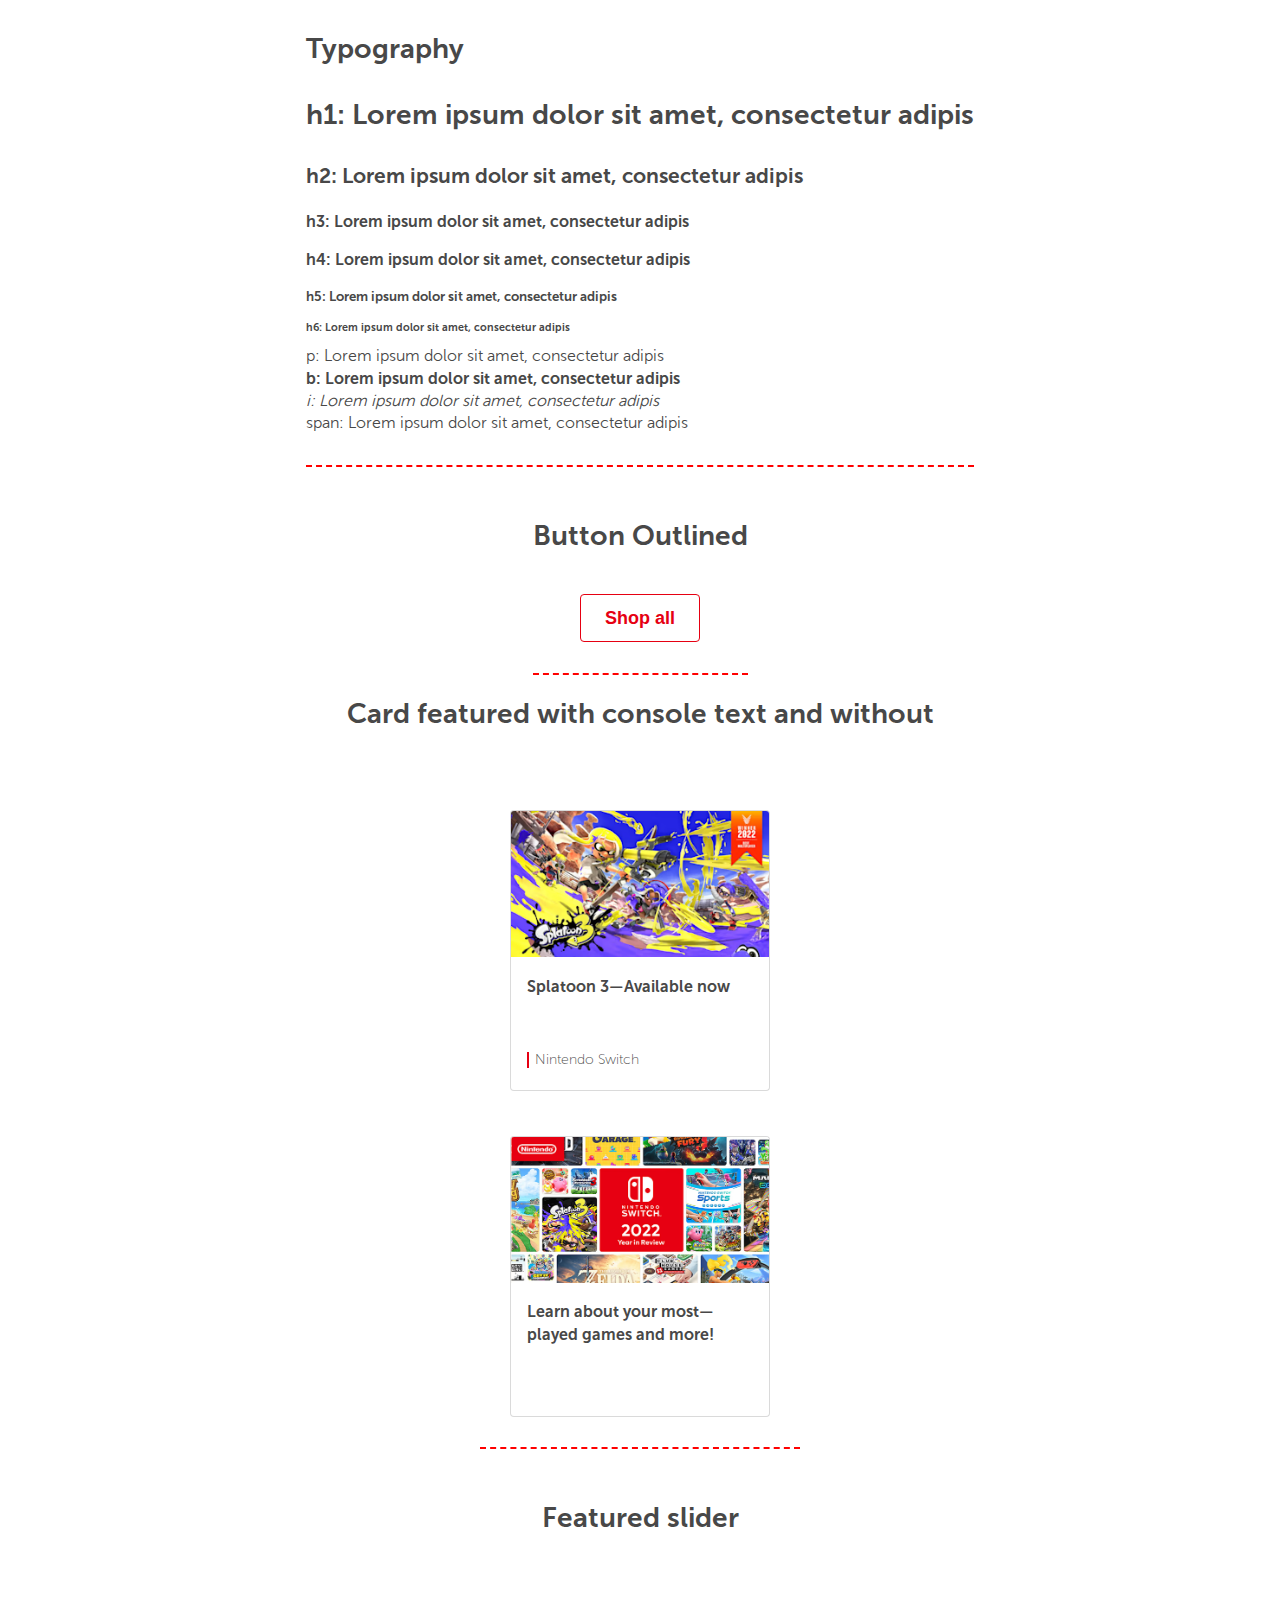
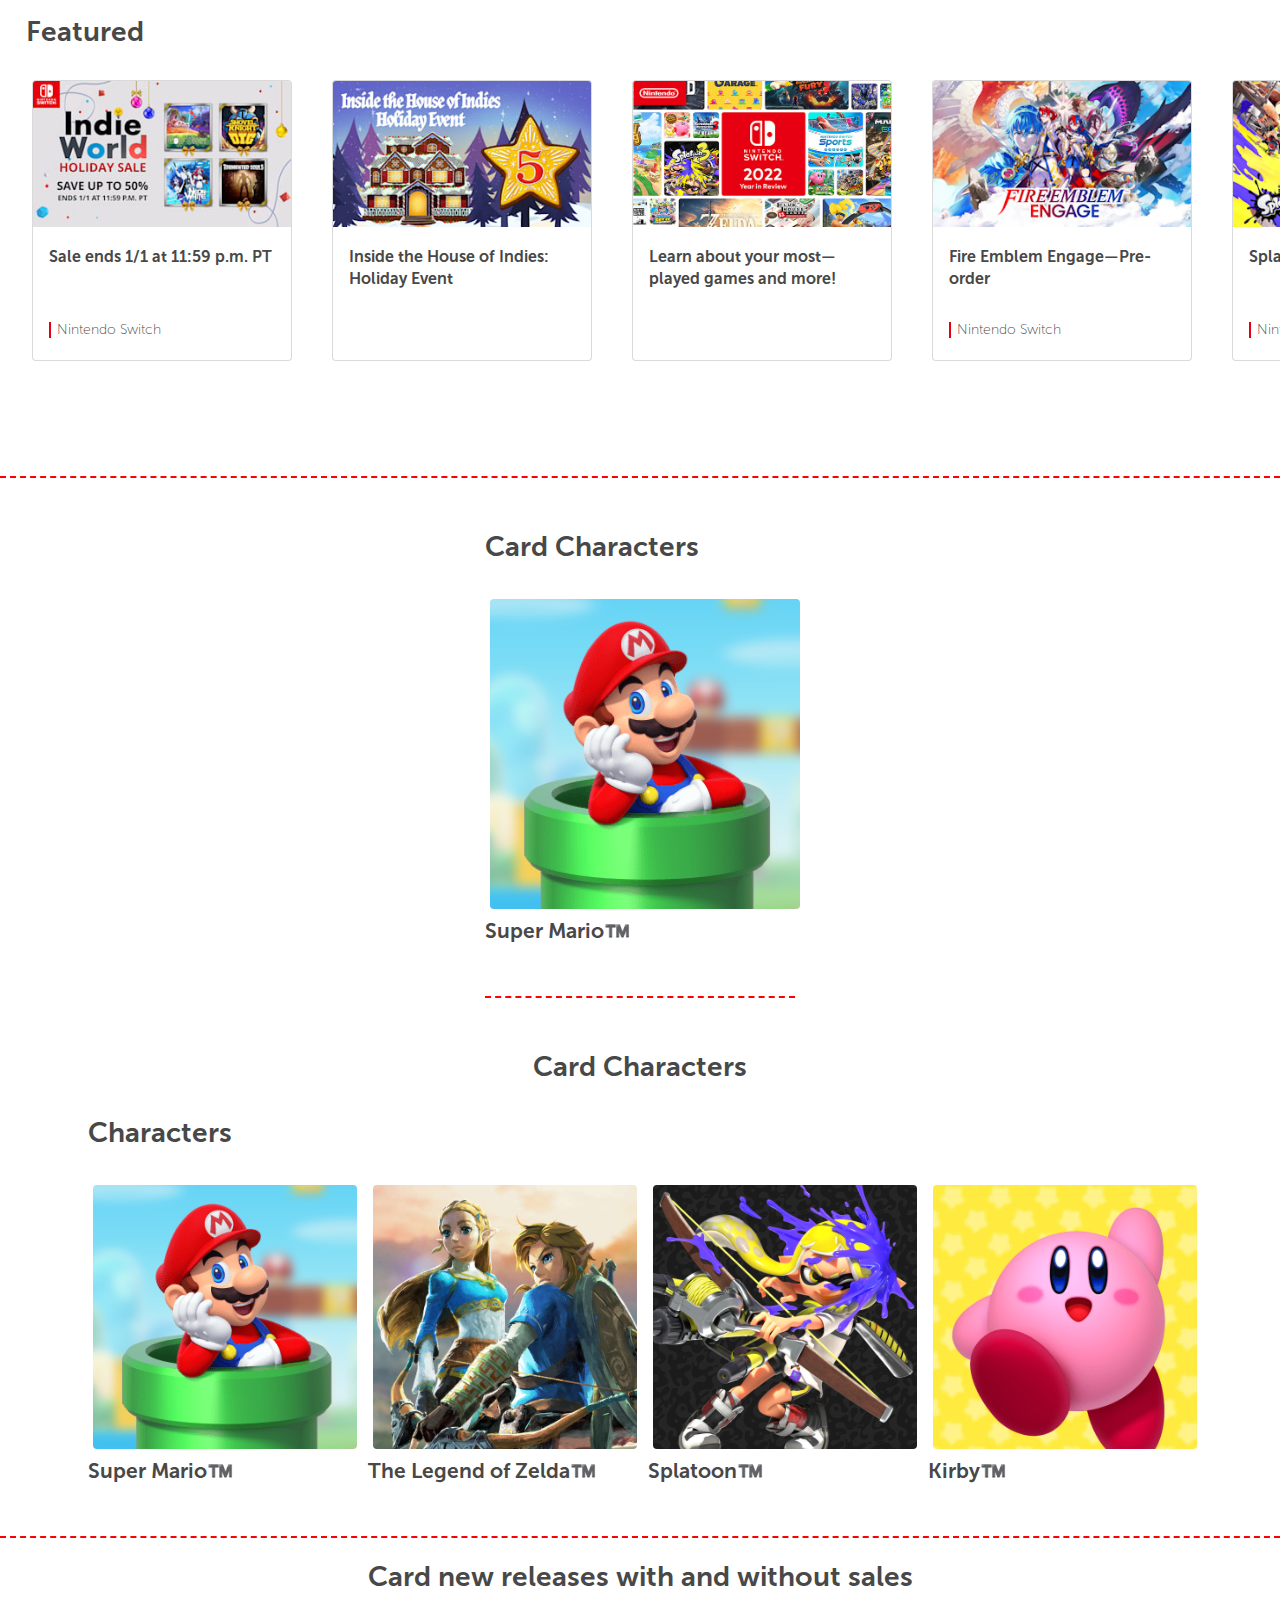
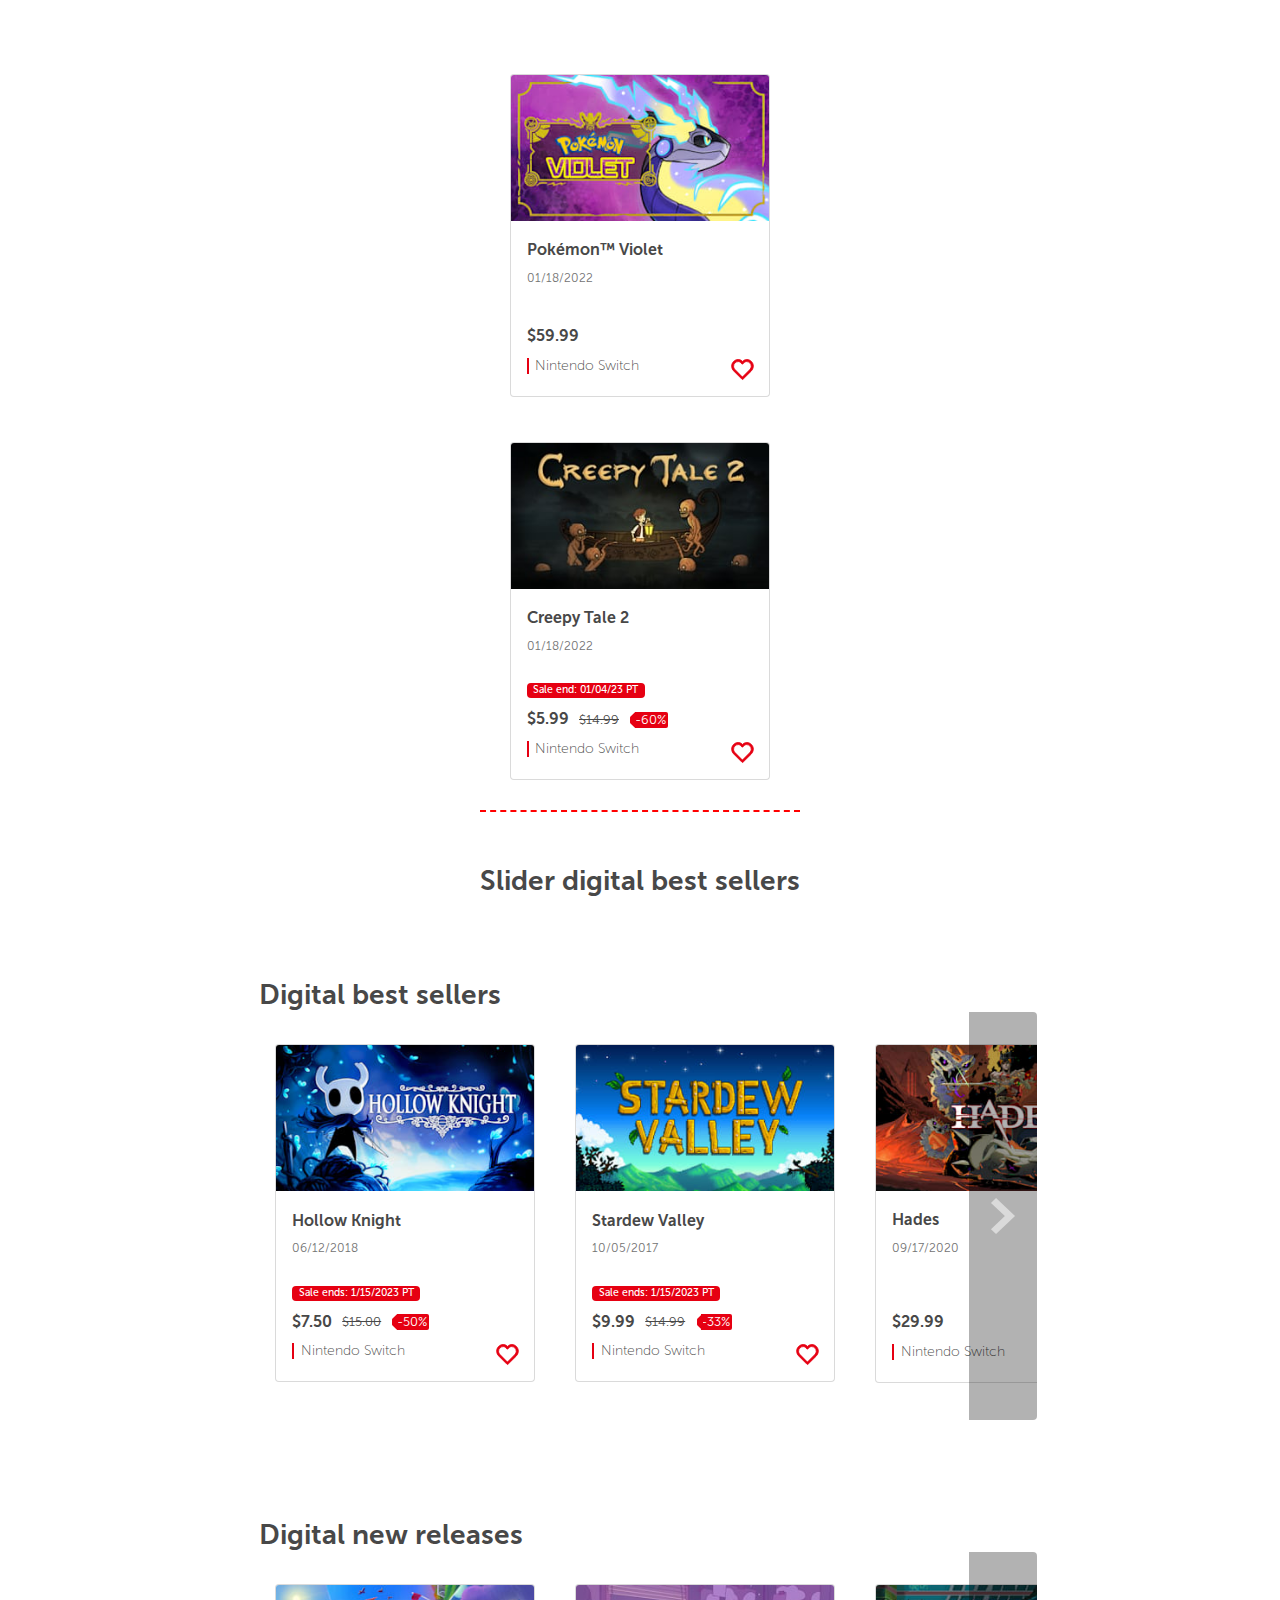
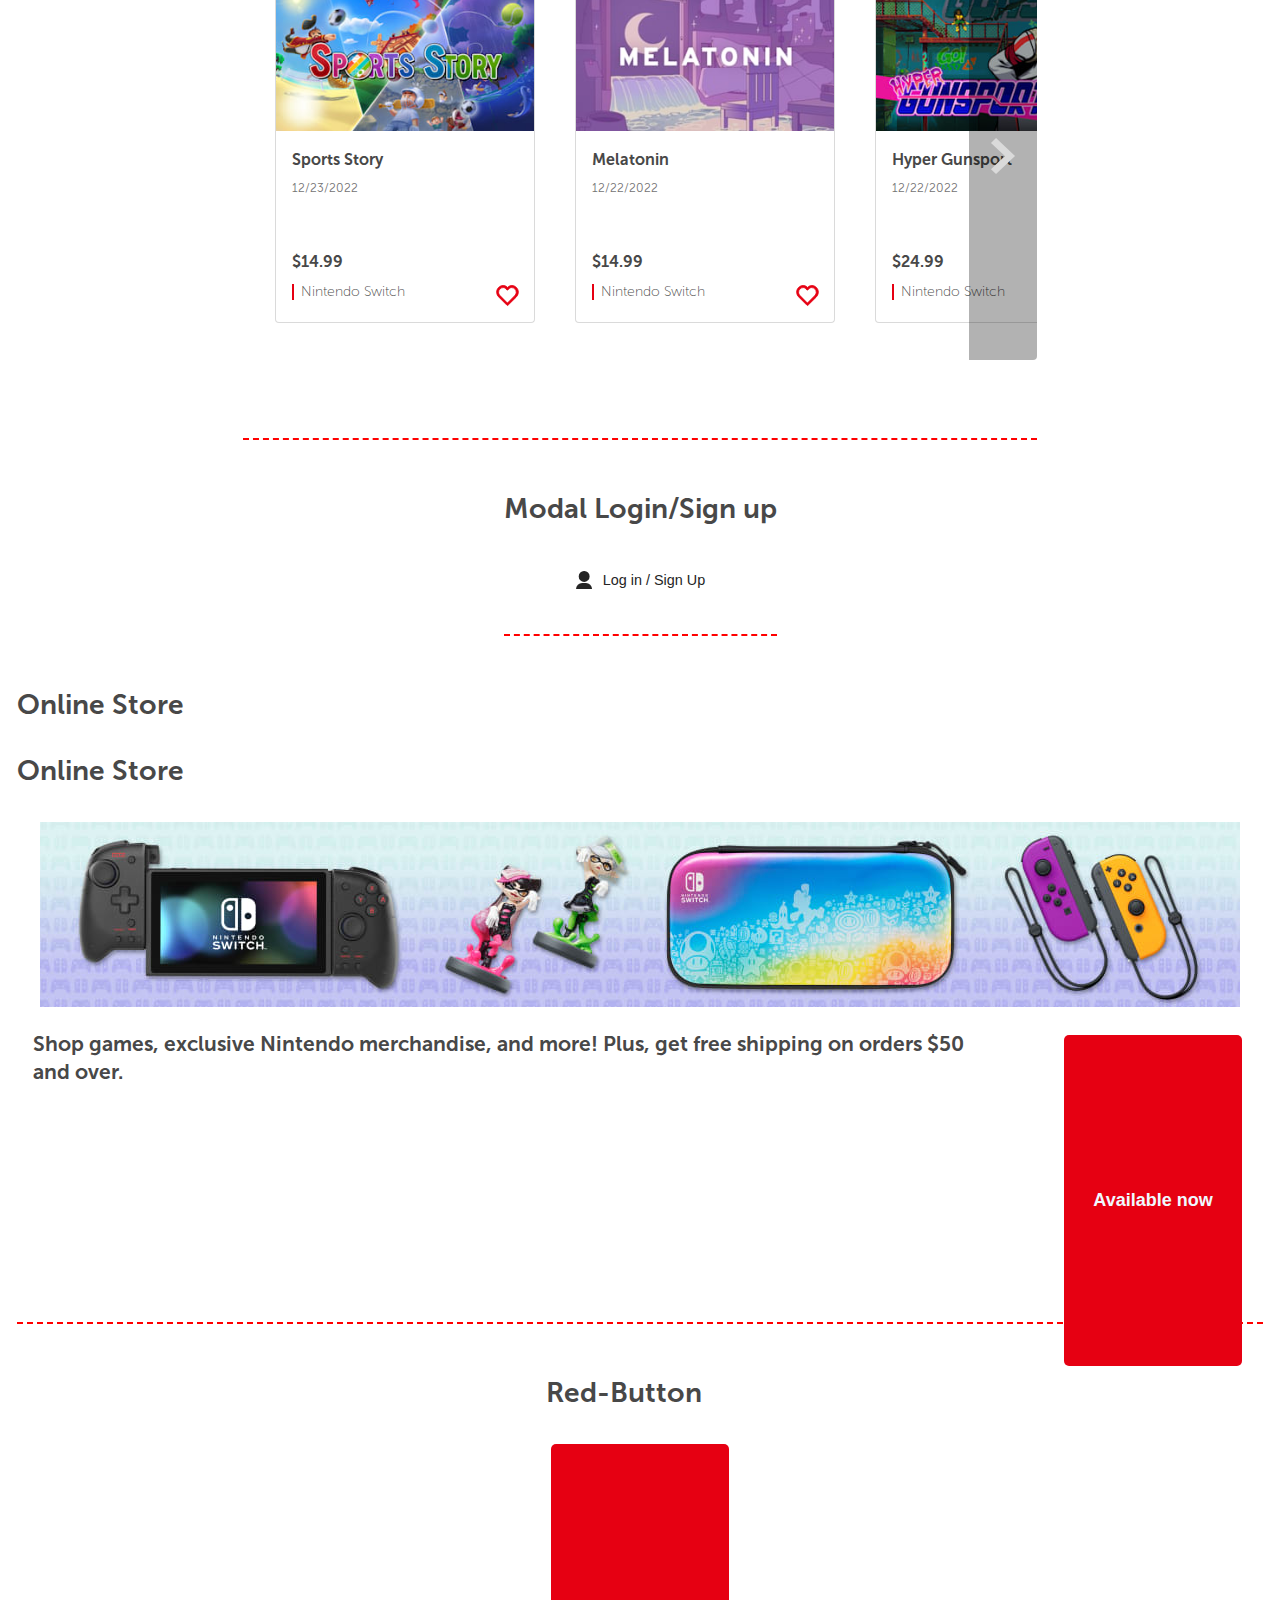
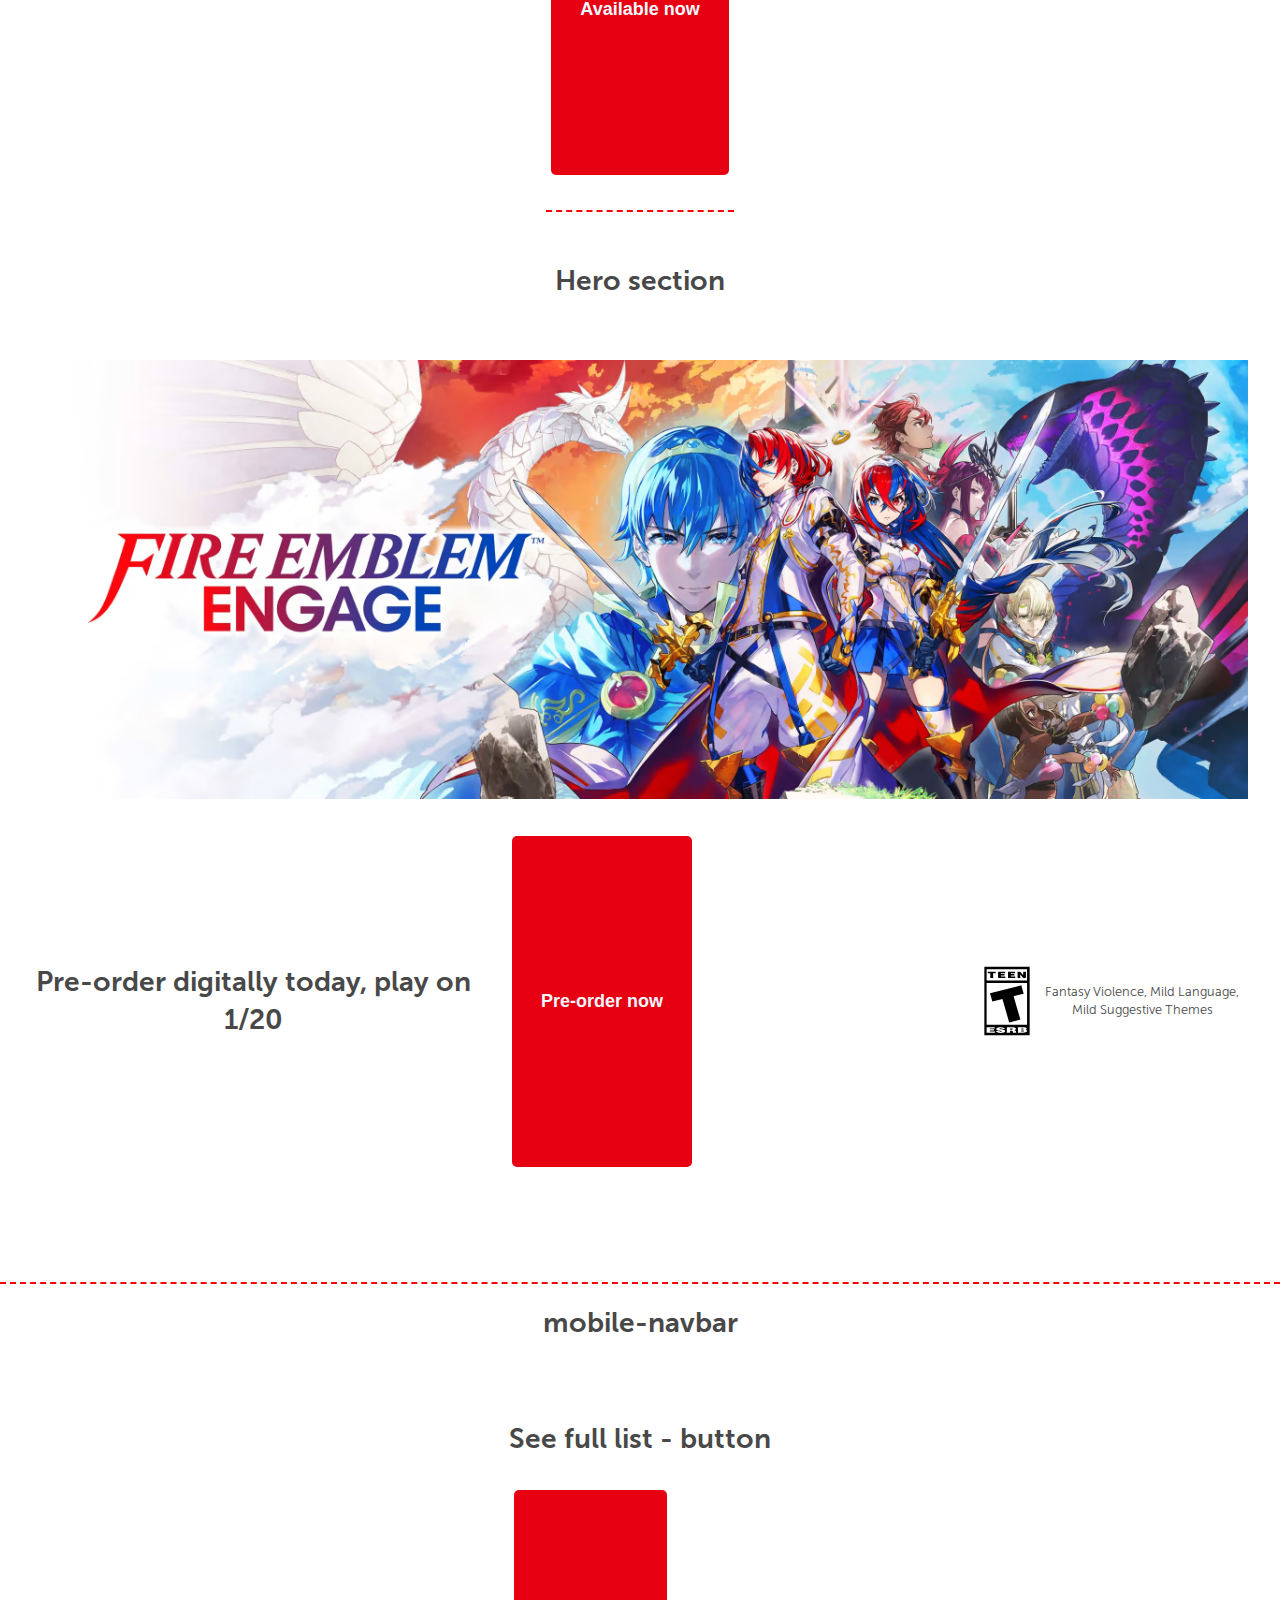
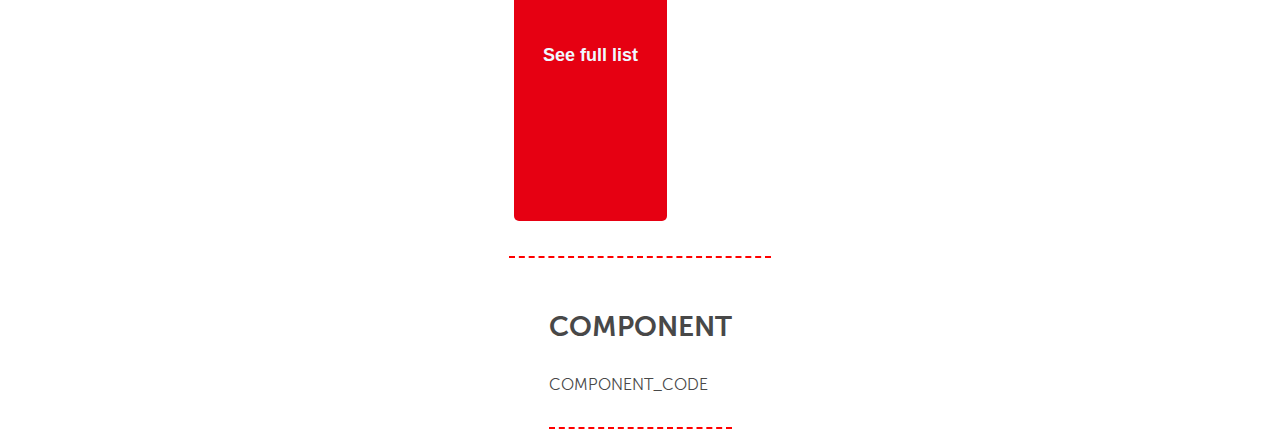
==== components.html @ 9468f5fb "feat see full list button" ====
<!DOCTYPE html>
<html lang="it">

<head>
  <meta charset="UTF-8" />
  <meta http-equiv="X-UA-Compatible" content="IE=edge" />
  <meta name="viewport" content="width=device-width, initial-scale=1.0" />
  <title>Nintendo | Components</title>
  <link rel="stylesheet" href="./assets/css/components-page.css" />
  <link rel="stylesheet" href="./assets/css/common.css" />
  <meta name="description" content="List of components used in the website" />
  <meta name="author" content="Fullstack Team 4" />
</head>

<body>
  <main class="container-components">

    <!-- Typography -->
    <section class="component">
      <h1>Typography</h1>
      <div>
        <h1>h1: Lorem ipsum dolor sit amet, consectetur adipis</h1>
        <h2>h2: Lorem ipsum dolor sit amet, consectetur adipis</h2>
        <h3>h3: Lorem ipsum dolor sit amet, consectetur adipis</h3>
        <h4>h4: Lorem ipsum dolor sit amet, consectetur adipis</h4>
        <h5>h5: Lorem ipsum dolor sit amet, consectetur adipis</h5>
        <h6>h6: Lorem ipsum dolor sit amet, consectetur adipis</h6>
        <p>p: Lorem ipsum dolor sit amet, consectetur adipis</p>
        <b>b: Lorem ipsum dolor sit amet, consectetur adipis</b><br />
        <i>i: Lorem ipsum dolor sit amet, consectetur adipis</i><br />
        <span>span: Lorem ipsum dolor sit amet, consectetur adipis</span>
      </div>
      <div></div>
    </section>

    <!-- Button outlined -->
    <section class="component">
      <h1>Button Outlined</h1>
      <div>
        <a href="#"><button class="button-outlined">Shop all</button></a>
      </div>
      <div></div>
    </section>

    <!-- Card Featured -->
    <h1>Card featured with console text and without</h1>
    <section class="multiple-component">
      <div>
        <div class="featured-card">
          <section class="featured-card-image-container">
            <img src="assets/img/splat3_tga.avif" alt="Nintendo switch preview" width="260px" height="146px">
          </section>
          <section class="featured-card-description-container">
            <div class="featured-card-description">
              <h3 class="featured-card-text">Splatoon 3—Available now</h3>
            </div>
            <div class="featured-card-console-grid">
              <div class="featured-card-console">
                <div class="vline-red"></div>
                <span class="console">Nintendo Switch</span>
              </div>
            </div>
          </section>
        </div>
        <br><br>
        <div class="featured-card">
          <section class="featured-card-image-container">
            <img src="assets/img/680x383_YIR2022_EN.avif" alt="Nintendo switch preview" width="260px" height="146px">
          </section>
          <section class="featured-card-description-container">
            <div class="featured-card-description">
              <h3 class="featured-card-text">Learn about your most—played games and more!</h3>
            </div>
            <div class="featured-card-console-grid">
            </div>
          </section>
        </div>
      </div>
    </section>

    <!-- Container featured -->
    <section class="component" style="width:100%">
      <h1 style="text-align:center">Featured slider</h1>
      <div>
        <section class="featured-slider-section-container">
          <div class="featured-slider-title-container">
            <h1 class="section-title">Featured</h1>
          </div>
          <div class="featured-slider-container">
            <div class="featured-slider">

              <div class="featured-card">
                <section class="featured-card-image-container">
                  <img src="assets/img/Ncom_1920x1080_feature.png" alt="Nintendo switch preview" width="260px"
                    height="146px">
                </section>
                <section class="featured-card-description-container">
                  <div class="featured-card-description">
                    <h3 class="featured-card-text">
                      Sale ends 1/1 at 11:59 p.m. PT</h3>
                  </div>
                  <div class="featured-card-console-grid">
                    <div class="featured-card-console">
                      <div class="vline-red"></div>
                      <span class="console">Nintendo Switch</span>
                    </div>
                  </div>
                </section>
              </div>

              <div class="featured-card">
                <section class="featured-card-image-container">
                  <img src="assets/img/Snack_NintendoHoliday2022_thumbnail_day5_no_Nintendo.png"
                    alt="Nintendo switch preview" width="260px" height="146px">
                </section>
                <section class="featured-card-description-container">
                  <div class="featured-card-description">
                    <h3 class="featured-card-text">Inside the House of Indies: Holiday Event</h3>
                  </div>
                  <div class="featured-card-console-grid">
                  </div>
                </section>
              </div>

              <div class="featured-card">
                <section class="featured-card-image-container">
                  <img src="assets/img/680x383_YIR2022_EN.avif" alt="Nintendo switch preview" width="260px"
                    height="146px">
                </section>
                <section class="featured-card-description-container">
                  <div class="featured-card-description">
                    <h3 class="featured-card-text">Learn about your most—played games and more!</h3>
                  </div>
                  <div class="featured-card-console-grid">
                  </div>
                </section>
              </div>

              <div class="featured-card">
                <section class="featured-card-image-container">
                  <img src="assets/img/fire_emblem.png" alt="Nintendo switch preview" width="260px" height="146px">
                </section>
                <section class="featured-card-description-container">
                  <div class="featured-card-description">
                    <h3 class="featured-card-text">Fire Emblem Engage—Pre-order</h3>
                  </div>
                  <div class="featured-card-console-grid">
                    <div class="featured-card-console">
                      <div class="vline-red"></div>
                      <span class="console">Nintendo Switch</span>
                    </div>
                  </div>
                </section>
              </div>

              <div class="featured-card">
                <section class="featured-card-image-container">
                  <img src="assets/img/splat3_tga.avif" alt="Nintendo switch preview" width="260px" height="146px">
                </section>
                <section class="featured-card-description-container">
                  <div class="featured-card-description">
                    <h3 class="featured-card-text">Splatoon 3—Available now</h3>
                  </div>
                  <div class="featured-card-console-grid">
                    <div class="featured-card-console">
                      <div class="vline-red"></div>
                      <span class="console">Nintendo Switch</span>
                    </div>
                  </div>
                </section>
              </div>

              <div class="featured-card">
                <section class="featured-card-image-container">
                  <img src="assets/img/1280x720_MK8DBCP_wave-3_hero.png" alt="Nintendo switch preview" width="260px"
                    height="146px">
                </section>
                <section class="featured-card-description-container">
                  <div class="featured-card-description">
                    <h3 class="featured-card-text">Mario Kart 8 Deluxe DLC Wave 3—Available now</h3>
                  </div>
                  <div class="featured-card-console-grid">
                    <div class="featured-card-console">
                      <div class="vline-red"></div>
                      <span class="console">Nintendo Switch</span>
                    </div>
                  </div>
                </section>
              </div>

              <div class="featured-card">
                <section class="featured-card-image-container">
                  <img src="assets/img/hero--vkvzmj.png" alt="Nintendo switch preview" width="260px" height="146px">
                </section>
                <section class="featured-card-description-container">
                  <div class="featured-card-description">
                    <h3 class="featured-card-text">Mario+Rabbids Sparks of Hope—Available now</h3>
                  </div>
                  <div class="featured-card-console-grid">
                    <div class="featured-card-console">
                      <div class="vline-red"></div>
                      <span class="console">Nintendo Switch</span>
                    </div>
                  </div>
                </section>
              </div>

              <div class="featured-card">
                <section class="featured-card-image-container">
                  <img src="assets/img/bayo3_tga.png" alt="Nintendo switch preview" width="260px" height="146px">
                </section>
                <section class="featured-card-description-container">
                  <div class="featured-card-description">
                    <h3 class="featured-card-text">Bayonetta 3—Available now</h3>
                  </div>
                  <div class="featured-card-console-grid">
                    <div class="featured-card-console">
                      <div class="vline-red"></div>
                      <span class="console">Nintendo Switch</span>
                    </div>
                  </div>
                </section>
              </div>

              <div class="featured-card">
                <section class="featured-card-image-container">
                  <img src="assets/img/hero--J9Zwu8.png" alt="Nintendo switch preview" width="260px" height="146px">
                </section>
                <section class="featured-card-description-container">
                  <div class="featured-card-description">
                    <h3 class="featured-card-text">Crisis Core –Final Fantasy VII– Reunion</h3>
                  </div>
                  <div class="featured-card-console-grid">
                    <div class="featured-card-console">
                      <div class="vline-red"></div>
                      <span class="console">Nintendo Switch</span>
                    </div>
                  </div>
                </section>
              </div>

              <div class="featured-card">
                <section class="featured-card-image-container">
                  <img src="assets/img/hero--cTK09s.png" alt="Nintendo switch preview" width="260px" height="146px">
                </section>
                <section class="featured-card-description-container">
                  <div class="featured-card-description">
                    <h3 class="featured-card-text">Fortnite—Chapter 4 Season 1</h3>
                  </div>
                  <div class="featured-card-console-grid">
                    <div class="featured-card-console">
                      <div class="vline-red"></div>
                      <span class="console">Nintendo Switch</span>
                    </div>
                  </div>
                </section>
              </div>

              <div class="featured-card">
                <section class="featured-card-image-container">
                  <img src="assets/img/hero--gr4d0t.png" alt="Nintendo switch preview" width="260px" height="146px">
                </section>
                <section class="featured-card-description-container">
                  <div class="featured-card-description">
                    <h3 class="featured-card-text">Dragon Quest Treasures—Available now</h3>
                  </div>
                  <div class="featured-card-console-grid">
                    <div class="featured-card-console">
                      <div class="vline-red"></div>
                      <span class="console">Nintendo Switch</span>
                    </div>
                  </div>
                </section>
              </div>

              <div class="featured-card">
                <section class="featured-card-image-container">
                  <img src="assets/img/NINMERCH-1468-1920x1080-GridPromos-MarioFriends_v01.png"
                    alt="Nintendo switch preview" width="260px" height="146px">
                </section>
                <section class="featured-card-description-container">
                  <div class="featured-card-description">
                    <h3 class="featured-card-text">Check out games featuring Mario and friends!</h3>
                  </div>
                  <div class="featured-card-console-grid">
                  </div>
                </section>
              </div>

              <div class="featured-card">
                <section class="featured-card-image-container">
                  <img src="assets/img/xenoblade.png" alt="Nintendo switch preview" width="260px" height="146px">
                </section>
                <section class="featured-card-description-container">
                  <div class="featured-card-description">
                    <h3 class="featured-card-text">Xenoblade Chronicles 3—Available now</h3>
                  </div>
                  <div class="featured-card-console-grid">
                    <div class="featured-card-console">
                      <div class="vline-red"></div>
                      <span class="console">Nintendo Switch</span>
                    </div>
                  </div>
                </section>
              </div>

              <div class="featured-card">
                <section class="featured-card-image-container">
                  <img src="assets/img/2250x1266_MarioStrikers_update3_EN.png" alt="Nintendo switch preview"
                    width="260px" height="146px">
                </section>
                <section class="featured-card-description-container">
                  <div class="featured-card-description">
                    <h3 class="featured-card-text">Free demo available</h3>
                  </div>
                  <div class="featured-card-console-grid">
                    <div class="featured-card-console">
                      <div class="vline-red"></div>
                      <span class="console">Nintendo Switch</span>
                    </div>
                  </div>
                </section>
              </div>

              <div class="featured-card">
                <section class="featured-card-image-container">
                  <img src="assets/img/OW2_Season_2_Gingerbread_Bastion_Promo_NX_1920x1080_OW2_logo_only_1.png"
                    alt="Nintendo switch preview" width="260px" height="146px">
                </section>
                <section class="featured-card-description-container">
                  <div class="featured-card-description">
                    <h3 class="featured-card-text">Overwatch 2: Season 2—Free download</h3>
                  </div>
                  <div class="featured-card-console-grid">
                    <div class="featured-card-console">
                      <div class="vline-red"></div>
                      <span class="console">Nintendo Switch</span>
                    </div>
                  </div>
                </section>
              </div>

              <div class="featured-card">
                <section class="featured-card-image-container">
                  <img src="assets/img/image.png" alt="Nintendo switch preview" width="260px" height="146px">
                </section>
                <section class="featured-card-description-container">
                  <div class="featured-card-description">
                    <h3 class="featured-card-text">Just Dance 2023 Edition—Available now</h3>
                  </div>
                  <div class="featured-card-console-grid">
                    <div class="featured-card-console">
                      <div class="vline-red"></div>
                      <span class="console">Nintendo Switch</span>
                    </div>
                  </div>
                </section>
              </div>

              <div class="featured-card">
                <section class="featured-card-image-container">
                  <img src="assets/img/FallGuys-yeetings.png" alt="Nintendo switch preview" width="260px"
                    height="146px">
                </section>
                <section class="featured-card-description-container">
                  <div class="featured-card-description">
                    <h3 class="featured-card-text">Fall Guys—Season’s Yeetings!</h3>
                  </div>
                  <div class="featured-card-console-grid">
                    <div class="featured-card-console">
                      <div class="vline-red"></div>
                      <span class="console">Nintendo Switch</span>
                    </div>
                  </div>
                </section>
              </div>

              <div class="featured-card">
                <section class="featured-card-image-container">
                  <img src="assets/img/1920x1080-NSO_EP_20222204.png" alt="Nintendo switch preview" width="260px"
                    height="146px">
                </section>
                <section class="featured-card-description-container">
                  <div class="featured-card-description">
                    <h3 class="featured-card-text">Nintendo Switch Online + Expansion Pack</h3>
                  </div>
                  <div class="featured-card-console-grid">
                    <div class="featured-card-console">
                      <div class="vline-red"></div>
                      <span class="console">Nintendo Switch</span>
                    </div>
                  </div>
                </section>
              </div>

              <div class="featured-card">
                <section class="featured-card-image-container">
                  <img src="assets/img/1216splatfest.png" alt="Nintendo switch preview" width="260px" height="146px">
                </section>
                <section class="featured-card-description-container">
                  <div class="featured-card-description">
                    <h3 class="featured-card-text">Splatoon 3 Splatfest—Learn more</h3>
                  </div>
                  <div class="featured-card-console-grid">
                    <div class="featured-card-console">
                      <div class="vline-red"></div>
                      <span class="console">Nintendo Switch</span>
                    </div>
                  </div>
                </section>
              </div>

            </div>

            <div class="slider-controls">
              <a class="pos" id="pos1"></a>
              <a class="pos" id="pos2"></a>
              <a class="pos" id="pos3"></a>
              <a class="pos" id="pos4"></a>

              <a href="#pos1" id="left1">
                <button aria-label="Previous page" tabindex="0" class="slider-button-prev">
                  <svg xmlns="http://www.w3.org/2000/svg" viewBox="0 0 32 32" width="36" role="presentation" alt=""
                    size="36">
                    <path fill-rule="evenodd" clip-rule="evenodd" fill="currentColor"
                      d="M14.3 16l12.4 11.7-4.5 4.3L5.3 16 22.2 0l4.5 4.3z">
                    </path>
                  </svg>
                </button>
              </a>

              <a href="#pos2" id="left2">
                <button aria-label="Previous page" tabindex="0" class="slider-button-prev">
                  <svg xmlns="http://www.w3.org/2000/svg" viewBox="0 0 32 32" width="36" role="presentation" alt=""
                    size="36">
                    <path fill-rule="evenodd" clip-rule="evenodd" fill="currentColor"
                      d="M14.3 16l12.4 11.7-4.5 4.3L5.3 16 22.2 0l4.5 4.3z">
                    </path>
                  </svg>
                </button>
              </a>

              <a href="#pos3" id="left3">
                <button aria-label="Previous page" tabindex="0" class="slider-button-prev">
                  <svg xmlns="http://www.w3.org/2000/svg" viewBox="0 0 32 32" width="36" role="presentation" alt=""
                    size="36">
                    <path fill-rule="evenodd" clip-rule="evenodd" fill="currentColor"
                      d="M14.3 16l12.4 11.7-4.5 4.3L5.3 16 22.2 0l4.5 4.3z">
                    </path>
                  </svg>
                </button>
              </a>

              <a href="#pos2" id="right1">
                <button aria-label="Next page" tabindex="0" class="slider-button-next">
                  <svg xmlns="http://www.w3.org/2000/svg" viewBox="0 0 32 32" width="36" role="presentation" alt=""
                    size="36" color="currentColor">
                    <path fill-rule="evenodd" clip-rule="evenodd" fill="currentColor"
                      d="M5.3 4.3L9.8 0l16.9 16L9.8 32l-4.5-4.3L17.7 16z">
                    </path>
                  </svg>
                </button>
              </a>
              <a href="#pos3" id="right2">
                <button aria-label="Next page" tabindex="0" class="slider-button-next">
                  <svg xmlns="http://www.w3.org/2000/svg" viewBox="0 0 32 32" width="36" role="presentation" alt=""
                    size="36" color="currentColor">
                    <path fill-rule="evenodd" clip-rule="evenodd" fill="currentColor"
                      d="M5.3 4.3L9.8 0l16.9 16L9.8 32l-4.5-4.3L17.7 16z">
                    </path>
                  </svg>
                </button>
              </a>
              <a href="#pos4" id="right3">
                <button aria-label="Next page" tabindex="0" class="slider-button-next">
                  <svg xmlns="http://www.w3.org/2000/svg" viewBox="0 0 32 32" width="36" role="presentation" alt=""
                    size="36" color="currentColor">
                    <path fill-rule="evenodd" clip-rule="evenodd" fill="currentColor"
                      d="M5.3 4.3L9.8 0l16.9 16L9.8 32l-4.5-4.3L17.7 16z">
                    </path>
                  </svg>
                </button>
              </a>
            </div>

          </div>
        </section>
      </div>
      <div></div>
    </section>

    <!-- Card characters -->
    <section class="component">
      <h1>Card Characters</h1>
      <div>
        <section class="character-card">
          <a class="character-card-image-container">
            <div class="character-card-bg">
              <img alt="mario-bg" src="assets/img/mario-bg.png">
            </div>
            <div class="character-card-img">
              <img alt="mario" src="assets/img/1600x1600_NCOM_Home_Characters_Mario.png">
            </div>
          </a>
          <h2>Super Mario™️</h2>
        </section>
      </div>
      <div></div>
    </section>

    <!-- Container characters -->
    <section class="component" style="width:100%">
      <h1 style="text-align:center">Card Characters</h1>
      <div>
        <section class="characters-section-container">
          <h1 class="character-title">Characters</h1>
          <div class="characters-container">
            <section class="character-card">
              <a class="character-card-image-container">
                <div class="character-card-bg">
                  <img alt="mario-bg" src="assets/img/mario-bg.png">
                </div>
                <div class="character-card-img">
                  <img alt="mario" src="assets/img/1600x1600_NCOM_Home_Characters_Mario.png">
                </div>
              </a>
              <h2>Super Mario™️</h2>
            </section>

            <section class="character-card">
              <a class="character-card-image-container">
                <div class="character-card-bg">
                  <img alt="mario-bg" src="assets/img/1600x1600_NCOM_Home_Characters_TLOZ_BOTW_BG.png">
                </div>
                <div class="character-card-img">
                  <img alt="mario" src="assets/img/1600x1600_NCOM_Home_Characters_TLOZ_BOTW.png">
                </div>
              </a>
              <h2>The Legend of Zelda™️</h2>
            </section>

            <section class="character-card">
              <a class="character-card-image-container">
                <div class="character-card-bg">
                  <img alt="mario-bg" src="assets/img/Ncom_CharacterRail_1600x1600_Splatoon_BG.png">
                </div>
                <div class="character-card-img">
                  <img alt="mario" src="assets/img/Ncom_CharacterRail_1600x1600_Splatoon_character_v2.png">
                </div>
              </a>
              <h2>Splatoon™️</h2>
            </section>

            <section class="character-card">
              <a class="character-card-image-container">
                <div class="character-card-bg">
                  <img alt="mario-bg" src="assets/img/1600x1600_NCOM_Home_Characters_Kirby_BG.png">
                </div>
                <div class="character-card-img">
                  <img alt="mario" src="assets/img/1600x1600_NCOM_Home_Characters_Kirby.png">
                </div>
              </a>
              <h2>Kirby™️</h2>
            </section>
          </div>
        </section>
      </div>

    </section>

    <!-- Card new releases -->
    <h1>Card new releases with and without sales</h1>
    <section class="multiple-component">
      <div>
        <div class="featured-card">
          <section class="featured-card-image-container">
            <img src="assets/img/hero--XYQ488.png" alt="Nintendo switch preview" width="260px" height="146px">
          </section>
          <section class="featured-card-description-container">
            <div class="featured-card-description">
              <h3 class="featured-card-text">Pokémon™ Violet</h3>
              <div class="featured-card-date">01/18/2022</div>
            </div>
            <div class="featured-card-price">
              <b>$59.99</b>
            </div>
            <div class="featured-card-console-grid">
              <div class="featured-card-console">
                <div class="vline-red"></div>
                <span class="console">Nintendo Switch</span>
              </div>
              <button class="featured-card-heart">
                <svg viewBox="0 0 54 54" fill="currentColor" stroke="currentColor" width="45" color="currentColor"
                  size="45">
                  <g class="heart">
                    <path class="heart-outline"
                      d="M27 38.9c-.4 0-.6-.1-.8-.4L16.7 29c-1.8-1.8-2.7-3.8-2.7-6 0-4.4 3.5-8 7.9-8 1.9 0 3.7.8 5.1 2.3 1.4-1.4 3.2-2.3 5.1-2.3 4.4 0 7.9 3.6 7.9 8 0 2.6-1.5 4.6-2.7 6.1l-9.5 9.4c-.2.3-.6.4-.8.4zm-5.1-21.4c-3.1 0-5.6 2.5-5.6 5.6 0 1.9 1.1 3.3 2 4.3l8.6 8.7 8.5-8.6c1.4-1.5 2.1-3 2.1-4.4 0-3.1-2.5-5.6-5.6-5.6-1.5 0-3 1-4.1 2.5-.5.6-1.4.6-1.9 0-1-1.6-2.4-2.5-4-2.5z">
                    </path>
                  </g>
                  <g class="sparks">
                    <path class="spark" d="M27 8V0M27 46v8" stroke-width="2"></path>
                    <path class="spark" d="M41.171 12.828l5.657-5.657M12.829 12.828L7.171 7.172" stroke-width="1.99998">
                    </path>
                    <path class="spark" d="M46 27h8M8 27H0" stroke-width="2"></path>
                    <path class="spark" d="M41.172 41.172l5.657 5.656M12.829 41.171l-5.657 5.657"
                      stroke-width="1.99998"></path>
                  </g>
                </svg></button>
            </div>
          </section>
        </div>
        <br><br>

        <div class="featured-card">
          <section class="featured-card-image-container">
            <img src="assets/img/hero--MTaPkv.png" alt="Nintendo switch preview" width="260px" height="146px">
          </section>
          <section class="featured-card-description-container">
            <div class="featured-card-description">
              <h3 class="featured-card-text">Creepy Tale 2</h3>
              <div class="featured-card-date">01/18/2022</div>
            </div>
            <div class="featured-card-sale-label">
              Sale end: 01/04/23 PT
            </div>
            <div class="featured-card-price">
              <b>$5.99</b>
              <span class="featured-card-previous-price">$14.99</span>
              <span class="featured-card-discount">-60%</span>
            </div>
            <div class="featured-card-console-grid">
              <div class="featured-card-console">
                <div class="vline-red"></div>
                <span class="console">Nintendo Switch</span>
              </div>
              <button class="featured-card-heart">
                <svg viewBox="0 0 54 54" fill="currentColor" stroke="currentColor" width="45" color="currentColor"
                  size="45">
                  <g class="heart">
                    <path class="heart-outline"
                      d="M27 38.9c-.4 0-.6-.1-.8-.4L16.7 29c-1.8-1.8-2.7-3.8-2.7-6 0-4.4 3.5-8 7.9-8 1.9 0 3.7.8 5.1 2.3 1.4-1.4 3.2-2.3 5.1-2.3 4.4 0 7.9 3.6 7.9 8 0 2.6-1.5 4.6-2.7 6.1l-9.5 9.4c-.2.3-.6.4-.8.4zm-5.1-21.4c-3.1 0-5.6 2.5-5.6 5.6 0 1.9 1.1 3.3 2 4.3l8.6 8.7 8.5-8.6c1.4-1.5 2.1-3 2.1-4.4 0-3.1-2.5-5.6-5.6-5.6-1.5 0-3 1-4.1 2.5-.5.6-1.4.6-1.9 0-1-1.6-2.4-2.5-4-2.5z">
                    </path>
                  </g>
                  <g class="sparks">
                    <path class="spark" d="M27 8V0M27 46v8" stroke-width="2"></path>
                    <path class="spark" d="M41.171 12.828l5.657-5.657M12.829 12.828L7.171 7.172" stroke-width="1.99998">
                    </path>
                    <path class="spark" d="M46 27h8M8 27H0" stroke-width="2"></path>
                    <path class="spark" d="M41.172 41.172l5.657 5.656M12.829 41.171l-5.657 5.657"
                      stroke-width="1.99998"></path>
                  </g>
                </svg></button>
            </div>
          </section>
        </div>
      </div>
    </section>

    <section class="component" style="width:62%">
      <h1 style="text-align:center">Slider digital best sellers</h1>
      <div>
        <section class="featured-slider-section-container">
          <div class="featured-slider-title-container">
            <h1 class="section-title">Digital best sellers</h1>
          </div>
          <div class="featured-slider-container">
            <div class="featured-slider">

              <div class="featured-card">
                <section class="featured-card-image-container">
                  <img src="assets/img/hero--fsZelq.png" alt="Nintendo switch preview" width="260px" height="146px">
                </section>
                <section class="featured-card-description-container">
                  <div class="featured-card-description">
                    <h3 class="featured-card-text">Hollow Knight</h3>
                    <div class="featured-card-date">06/12/2018</div>
                  </div>
                  <div class="featured-card-sale-label">
                    Sale ends: 1/15/2023 PT
                  </div>
                  <div class="featured-card-price">
                    <b>$7.50</b>
                    <span class="featured-card-previous-price">$15.00</span>
                    <span class="featured-card-discount">-50%</span>
                  </div>
                  <div class="featured-card-console-grid">
                    <div class="featured-card-console">
                      <div class="vline-red"></div>
                      <span class="console">Nintendo Switch</span>
                    </div>
                    <button class="featured-card-heart">
                      <svg viewBox="0 0 54 54" fill="currentColor" stroke="currentColor" width="45" color="currentColor"
                        size="45">
                        <g class="heart">
                          <path class="heart-outline"
                            d="M27 38.9c-.4 0-.6-.1-.8-.4L16.7 29c-1.8-1.8-2.7-3.8-2.7-6 0-4.4 3.5-8 7.9-8 1.9 0 3.7.8 5.1 2.3 1.4-1.4 3.2-2.3 5.1-2.3 4.4 0 7.9 3.6 7.9 8 0 2.6-1.5 4.6-2.7 6.1l-9.5 9.4c-.2.3-.6.4-.8.4zm-5.1-21.4c-3.1 0-5.6 2.5-5.6 5.6 0 1.9 1.1 3.3 2 4.3l8.6 8.7 8.5-8.6c1.4-1.5 2.1-3 2.1-4.4 0-3.1-2.5-5.6-5.6-5.6-1.5 0-3 1-4.1 2.5-.5.6-1.4.6-1.9 0-1-1.6-2.4-2.5-4-2.5z">
                          </path>
                        </g>
                        <g class="sparks">
                          <path class="spark" d="M27 8V0M27 46v8" stroke-width="2"></path>
                          <path class="spark" d="M41.171 12.828l5.657-5.657M12.829 12.828L7.171 7.172"
                            stroke-width="1.99998">
                          </path>
                          <path class="spark" d="M46 27h8M8 27H0" stroke-width="2"></path>
                          <path class="spark" d="M41.172 41.172l5.657 5.656M12.829 41.171l-5.657 5.657"
                            stroke-width="1.99998"></path>
                        </g>
                      </svg></button>
                  </div>
                </section>
              </div>

              <div class="featured-card">
                <section class="featured-card-image-container">
                  <img src="assets/img/hero--mQVKM7.png" alt="Nintendo switch preview" width="260px" height="146px">
                </section>
                <section class="featured-card-description-container">
                  <div class="featured-card-description">
                    <h3 class="featured-card-text">Stardew Valley</h3>
                    <div class="featured-card-date">10/05/2017</div>
                  </div>
                  <div class="featured-card-sale-label">
                    Sale ends: 1/15/2023 PT
                  </div>
                  <div class="featured-card-price">
                    <b>$9.99</b>
                    <span class="featured-card-previous-price">$14.99</span>
                    <span class="featured-card-discount">-33%</span>
                  </div>
                  <div class="featured-card-console-grid">
                    <div class="featured-card-console">
                      <div class="vline-red"></div>
                      <span class="console">Nintendo Switch</span>
                    </div>
                    <button class="featured-card-heart">
                      <svg viewBox="0 0 54 54" fill="currentColor" stroke="currentColor" width="45" color="currentColor"
                        size="45">
                        <g class="heart">
                          <path class="heart-outline"
                            d="M27 38.9c-.4 0-.6-.1-.8-.4L16.7 29c-1.8-1.8-2.7-3.8-2.7-6 0-4.4 3.5-8 7.9-8 1.9 0 3.7.8 5.1 2.3 1.4-1.4 3.2-2.3 5.1-2.3 4.4 0 7.9 3.6 7.9 8 0 2.6-1.5 4.6-2.7 6.1l-9.5 9.4c-.2.3-.6.4-.8.4zm-5.1-21.4c-3.1 0-5.6 2.5-5.6 5.6 0 1.9 1.1 3.3 2 4.3l8.6 8.7 8.5-8.6c1.4-1.5 2.1-3 2.1-4.4 0-3.1-2.5-5.6-5.6-5.6-1.5 0-3 1-4.1 2.5-.5.6-1.4.6-1.9 0-1-1.6-2.4-2.5-4-2.5z">
                          </path>
                        </g>
                        <g class="sparks">
                          <path class="spark" d="M27 8V0M27 46v8" stroke-width="2"></path>
                          <path class="spark" d="M41.171 12.828l5.657-5.657M12.829 12.828L7.171 7.172"
                            stroke-width="1.99998">
                          </path>
                          <path class="spark" d="M46 27h8M8 27H0" stroke-width="2"></path>
                          <path class="spark" d="M41.172 41.172l5.657 5.656M12.829 41.171l-5.657 5.657"
                            stroke-width="1.99998"></path>
                        </g>
                      </svg></button>
                  </div>
                </section>
              </div>

              <div class="featured-card">
                <section class="featured-card-image-container">
                  <img src="assets/img/hero--wHVFOd.png" alt="Nintendo switch preview" width="260px" height="146px">
                </section>
                <section class="featured-card-description-container">
                  <div class="featured-card-description">
                    <h3 class="featured-card-text">Hades</h3>
                    <div class="featured-card-date">09/17/2020</div>
                  </div>
                  <div style="padding:0.5rem;"></div> <!--filler for right height-->
                  <div class="featured-card-price">
                    <b>$29.99</b>
                  </div>
                  <div class="featured-card-console-grid">
                    <div class="featured-card-console">
                      <div class="vline-red"></div>
                      <span class="console">Nintendo Switch</span>
                    </div>
                    <button class="featured-card-heart">
                      <svg viewBox="0 0 54 54" fill="currentColor" stroke="currentColor" width="45" color="currentColor"
                        size="45">
                        <g class="heart">
                          <path class="heart-outline"
                            d="M27 38.9c-.4 0-.6-.1-.8-.4L16.7 29c-1.8-1.8-2.7-3.8-2.7-6 0-4.4 3.5-8 7.9-8 1.9 0 3.7.8 5.1 2.3 1.4-1.4 3.2-2.3 5.1-2.3 4.4 0 7.9 3.6 7.9 8 0 2.6-1.5 4.6-2.7 6.1l-9.5 9.4c-.2.3-.6.4-.8.4zm-5.1-21.4c-3.1 0-5.6 2.5-5.6 5.6 0 1.9 1.1 3.3 2 4.3l8.6 8.7 8.5-8.6c1.4-1.5 2.1-3 2.1-4.4 0-3.1-2.5-5.6-5.6-5.6-1.5 0-3 1-4.1 2.5-.5.6-1.4.6-1.9 0-1-1.6-2.4-2.5-4-2.5z">
                          </path>
                        </g>
                        <g class="sparks">
                          <path class="spark" d="M27 8V0M27 46v8" stroke-width="2"></path>
                          <path class="spark" d="M41.171 12.828l5.657-5.657M12.829 12.828L7.171 7.172"
                            stroke-width="1.99998">
                          </path>
                          <path class="spark" d="M46 27h8M8 27H0" stroke-width="2"></path>
                          <path class="spark" d="M41.172 41.172l5.657 5.656M12.829 41.171l-5.657 5.657"
                            stroke-width="1.99998"></path>
                        </g>
                      </svg></button>
                  </div>
                </section>
              </div>

              <div class="featured-card">
                <section class="featured-card-image-container">
                  <img src="assets/img/hero--35fSGB.png" alt="Nintendo switch preview" width="260px" height="146px">
                </section>
                <section class="featured-card-description-container">
                  <div class="featured-card-description">
                    <h3 class="featured-card-text">Pool Pro GOLD</h3>
                    <div class="featured-card-date">08/13/2020</div>
                  </div>
                  <div style="padding:0.5rem;"></div> <!--filler for right height-->
                  <div class="featured-card-price">
                    <b>$9.99</b>
                  </div>
                  <div class="featured-card-console-grid">
                    <div class="featured-card-console">
                      <div class="vline-red"></div>
                      <span class="console">Nintendo Switch</span>
                    </div>
                    <button class="featured-card-heart">
                      <svg viewBox="0 0 54 54" fill="currentColor" stroke="currentColor" width="45" color="currentColor"
                        size="45">
                        <g class="heart">
                          <path class="heart-outline"
                            d="M27 38.9c-.4 0-.6-.1-.8-.4L16.7 29c-1.8-1.8-2.7-3.8-2.7-6 0-4.4 3.5-8 7.9-8 1.9 0 3.7.8 5.1 2.3 1.4-1.4 3.2-2.3 5.1-2.3 4.4 0 7.9 3.6 7.9 8 0 2.6-1.5 4.6-2.7 6.1l-9.5 9.4c-.2.3-.6.4-.8.4zm-5.1-21.4c-3.1 0-5.6 2.5-5.6 5.6 0 1.9 1.1 3.3 2 4.3l8.6 8.7 8.5-8.6c1.4-1.5 2.1-3 2.1-4.4 0-3.1-2.5-5.6-5.6-5.6-1.5 0-3 1-4.1 2.5-.5.6-1.4.6-1.9 0-1-1.6-2.4-2.5-4-2.5z">
                          </path>
                        </g>
                        <g class="sparks">
                          <path class="spark" d="M27 8V0M27 46v8" stroke-width="2"></path>
                          <path class="spark" d="M41.171 12.828l5.657-5.657M12.829 12.828L7.171 7.172"
                            stroke-width="1.99998">
                          </path>
                          <path class="spark" d="M46 27h8M8 27H0" stroke-width="2"></path>
                          <path class="spark" d="M41.172 41.172l5.657 5.656M12.829 41.171l-5.657 5.657"
                            stroke-width="1.99998"></path>
                        </g>
                      </svg></button>
                  </div>
                </section>
              </div>

              <div class="featured-card">
                <section class="featured-card-image-container">
                  <img src="assets/img/hero--fsZelq.png" alt="Nintendo switch preview" width="260px" height="146px">
                </section>
                <section class="featured-card-description-container">
                  <div class="featured-card-description">
                    <h3 class="featured-card-text">Hollow Knight</h3>
                    <div class="featured-card-date">06/12/2018</div>
                  </div>
                  <div class="featured-card-sale-label">
                    Sale ends: 1/15/2023 PT
                  </div>
                  <div class="featured-card-price">
                    <b>$7.50</b>
                    <span class="featured-card-previous-price">$15.00</span>
                    <span class="featured-card-discount">-50%</span>
                  </div>
                  <div class="featured-card-console-grid">
                    <div class="featured-card-console">
                      <div class="vline-red"></div>
                      <span class="console">Nintendo Switch</span>
                    </div>
                    <button class="featured-card-heart">
                      <svg viewBox="0 0 54 54" fill="currentColor" stroke="currentColor" width="45" color="currentColor"
                        size="45">
                        <g class="heart">
                          <path class="heart-outline"
                            d="M27 38.9c-.4 0-.6-.1-.8-.4L16.7 29c-1.8-1.8-2.7-3.8-2.7-6 0-4.4 3.5-8 7.9-8 1.9 0 3.7.8 5.1 2.3 1.4-1.4 3.2-2.3 5.1-2.3 4.4 0 7.9 3.6 7.9 8 0 2.6-1.5 4.6-2.7 6.1l-9.5 9.4c-.2.3-.6.4-.8.4zm-5.1-21.4c-3.1 0-5.6 2.5-5.6 5.6 0 1.9 1.1 3.3 2 4.3l8.6 8.7 8.5-8.6c1.4-1.5 2.1-3 2.1-4.4 0-3.1-2.5-5.6-5.6-5.6-1.5 0-3 1-4.1 2.5-.5.6-1.4.6-1.9 0-1-1.6-2.4-2.5-4-2.5z">
                          </path>
                        </g>
                        <g class="sparks">
                          <path class="spark" d="M27 8V0M27 46v8" stroke-width="2"></path>
                          <path class="spark" d="M41.171 12.828l5.657-5.657M12.829 12.828L7.171 7.172"
                            stroke-width="1.99998">
                          </path>
                          <path class="spark" d="M46 27h8M8 27H0" stroke-width="2"></path>
                          <path class="spark" d="M41.172 41.172l5.657 5.656M12.829 41.171l-5.657 5.657"
                            stroke-width="1.99998"></path>
                        </g>
                      </svg></button>
                  </div>
                </section>
              </div>

              <div class="featured-card">
                <section class="featured-card-image-container">
                  <img src="assets/img/hero--mQVKM7.png" alt="Nintendo switch preview" width="260px" height="146px">
                </section>
                <section class="featured-card-description-container">
                  <div class="featured-card-description">
                    <h3 class="featured-card-text">Stardew Valley</h3>
                    <div class="featured-card-date">10/05/2017</div>
                  </div>
                  <div class="featured-card-sale-label">
                    Sale ends: 1/15/2023 PT
                  </div>
                  <div class="featured-card-price">
                    <b>$9.99</b>
                    <span class="featured-card-previous-price">$14.99</span>
                    <span class="featured-card-discount">-33%</span>
                  </div>
                  <div class="featured-card-console-grid">
                    <div class="featured-card-console">
                      <div class="vline-red"></div>
                      <span class="console">Nintendo Switch</span>
                    </div>
                    <button class="featured-card-heart">
                      <svg viewBox="0 0 54 54" fill="currentColor" stroke="currentColor" width="45" color="currentColor"
                        size="45">
                        <g class="heart">
                          <path class="heart-outline"
                            d="M27 38.9c-.4 0-.6-.1-.8-.4L16.7 29c-1.8-1.8-2.7-3.8-2.7-6 0-4.4 3.5-8 7.9-8 1.9 0 3.7.8 5.1 2.3 1.4-1.4 3.2-2.3 5.1-2.3 4.4 0 7.9 3.6 7.9 8 0 2.6-1.5 4.6-2.7 6.1l-9.5 9.4c-.2.3-.6.4-.8.4zm-5.1-21.4c-3.1 0-5.6 2.5-5.6 5.6 0 1.9 1.1 3.3 2 4.3l8.6 8.7 8.5-8.6c1.4-1.5 2.1-3 2.1-4.4 0-3.1-2.5-5.6-5.6-5.6-1.5 0-3 1-4.1 2.5-.5.6-1.4.6-1.9 0-1-1.6-2.4-2.5-4-2.5z">
                          </path>
                        </g>
                        <g class="sparks">
                          <path class="spark" d="M27 8V0M27 46v8" stroke-width="2"></path>
                          <path class="spark" d="M41.171 12.828l5.657-5.657M12.829 12.828L7.171 7.172"
                            stroke-width="1.99998">
                          </path>
                          <path class="spark" d="M46 27h8M8 27H0" stroke-width="2"></path>
                          <path class="spark" d="M41.172 41.172l5.657 5.656M12.829 41.171l-5.657 5.657"
                            stroke-width="1.99998"></path>
                        </g>
                      </svg></button>
                  </div>
                </section>
              </div>

              <div class="featured-card">
                <section class="featured-card-image-container">
                  <img src="assets/img/hero--wHVFOd.png" alt="Nintendo switch preview" width="260px" height="146px">
                </section>
                <section class="featured-card-description-container">
                  <div class="featured-card-description">
                    <h3 class="featured-card-text">Hades</h3>
                    <div class="featured-card-date">09/17/2020</div>
                  </div>
                  <div style="padding:0.5rem;"></div> <!--filler for right height-->
                  <div class="featured-card-price">
                    <b>$29.99</b>
                  </div>
                  <div class="featured-card-console-grid">
                    <div class="featured-card-console">
                      <div class="vline-red"></div>
                      <span class="console">Nintendo Switch</span>
                    </div>
                    <button class="featured-card-heart">
                      <svg viewBox="0 0 54 54" fill="currentColor" stroke="currentColor" width="45" color="currentColor"
                        size="45">
                        <g class="heart">
                          <path class="heart-outline"
                            d="M27 38.9c-.4 0-.6-.1-.8-.4L16.7 29c-1.8-1.8-2.7-3.8-2.7-6 0-4.4 3.5-8 7.9-8 1.9 0 3.7.8 5.1 2.3 1.4-1.4 3.2-2.3 5.1-2.3 4.4 0 7.9 3.6 7.9 8 0 2.6-1.5 4.6-2.7 6.1l-9.5 9.4c-.2.3-.6.4-.8.4zm-5.1-21.4c-3.1 0-5.6 2.5-5.6 5.6 0 1.9 1.1 3.3 2 4.3l8.6 8.7 8.5-8.6c1.4-1.5 2.1-3 2.1-4.4 0-3.1-2.5-5.6-5.6-5.6-1.5 0-3 1-4.1 2.5-.5.6-1.4.6-1.9 0-1-1.6-2.4-2.5-4-2.5z">
                          </path>
                        </g>
                        <g class="sparks">
                          <path class="spark" d="M27 8V0M27 46v8" stroke-width="2"></path>
                          <path class="spark" d="M41.171 12.828l5.657-5.657M12.829 12.828L7.171 7.172"
                            stroke-width="1.99998">
                          </path>
                          <path class="spark" d="M46 27h8M8 27H0" stroke-width="2"></path>
                          <path class="spark" d="M41.172 41.172l5.657 5.656M12.829 41.171l-5.657 5.657"
                            stroke-width="1.99998"></path>
                        </g>
                      </svg></button>
                  </div>
                </section>
              </div>

              <div class="featured-card">
                <section class="featured-card-image-container">
                  <img src="assets/img/hero--35fSGB.png" alt="Nintendo switch preview" width="260px" height="146px">
                </section>
                <section class="featured-card-description-container">
                  <div class="featured-card-description">
                    <h3 class="featured-card-text">Pool Pro GOLD</h3>
                    <div class="featured-card-date">08/13/2020</div>
                  </div>
                  <div style="padding:0.5rem;"></div> <!--filler for right height-->
                  <div class="featured-card-price">
                    <b>$9.99</b>
                  </div>
                  <div class="featured-card-console-grid">
                    <div class="featured-card-console">
                      <div class="vline-red"></div>
                      <span class="console">Nintendo Switch</span>
                    </div>
                    <button class="featured-card-heart">
                      <svg viewBox="0 0 54 54" fill="currentColor" stroke="currentColor" width="45" color="currentColor"
                        size="45">
                        <g class="heart">
                          <path class="heart-outline"
                            d="M27 38.9c-.4 0-.6-.1-.8-.4L16.7 29c-1.8-1.8-2.7-3.8-2.7-6 0-4.4 3.5-8 7.9-8 1.9 0 3.7.8 5.1 2.3 1.4-1.4 3.2-2.3 5.1-2.3 4.4 0 7.9 3.6 7.9 8 0 2.6-1.5 4.6-2.7 6.1l-9.5 9.4c-.2.3-.6.4-.8.4zm-5.1-21.4c-3.1 0-5.6 2.5-5.6 5.6 0 1.9 1.1 3.3 2 4.3l8.6 8.7 8.5-8.6c1.4-1.5 2.1-3 2.1-4.4 0-3.1-2.5-5.6-5.6-5.6-1.5 0-3 1-4.1 2.5-.5.6-1.4.6-1.9 0-1-1.6-2.4-2.5-4-2.5z">
                          </path>
                        </g>
                        <g class="sparks">
                          <path class="spark" d="M27 8V0M27 46v8" stroke-width="2"></path>
                          <path class="spark" d="M41.171 12.828l5.657-5.657M12.829 12.828L7.171 7.172"
                            stroke-width="1.99998">
                          </path>
                          <path class="spark" d="M46 27h8M8 27H0" stroke-width="2"></path>
                          <path class="spark" d="M41.172 41.172l5.657 5.656M12.829 41.171l-5.657 5.657"
                            stroke-width="1.99998"></path>
                        </g>
                      </svg></button>
                  </div>
                </section>
              </div>

              <div class="featured-card">
                <section class="featured-card-image-container">
                  <img src="assets/img/hero--fsZelq.png" alt="Nintendo switch preview" width="260px" height="146px">
                </section>
                <section class="featured-card-description-container">
                  <div class="featured-card-description">
                    <h3 class="featured-card-text">Hollow Knight</h3>
                    <div class="featured-card-date">06/12/2018</div>
                  </div>
                  <div class="featured-card-sale-label">
                    Sale ends: 1/15/2023 PT
                  </div>
                  <div class="featured-card-price">
                    <b>$7.50</b>
                    <span class="featured-card-previous-price">$15.00</span>
                    <span class="featured-card-discount">-50%</span>
                  </div>
                  <div class="featured-card-console-grid">
                    <div class="featured-card-console">
                      <div class="vline-red"></div>
                      <span class="console">Nintendo Switch</span>
                    </div>
                    <button class="featured-card-heart">
                      <svg viewBox="0 0 54 54" fill="currentColor" stroke="currentColor" width="45" color="currentColor"
                        size="45">
                        <g class="heart">
                          <path class="heart-outline"
                            d="M27 38.9c-.4 0-.6-.1-.8-.4L16.7 29c-1.8-1.8-2.7-3.8-2.7-6 0-4.4 3.5-8 7.9-8 1.9 0 3.7.8 5.1 2.3 1.4-1.4 3.2-2.3 5.1-2.3 4.4 0 7.9 3.6 7.9 8 0 2.6-1.5 4.6-2.7 6.1l-9.5 9.4c-.2.3-.6.4-.8.4zm-5.1-21.4c-3.1 0-5.6 2.5-5.6 5.6 0 1.9 1.1 3.3 2 4.3l8.6 8.7 8.5-8.6c1.4-1.5 2.1-3 2.1-4.4 0-3.1-2.5-5.6-5.6-5.6-1.5 0-3 1-4.1 2.5-.5.6-1.4.6-1.9 0-1-1.6-2.4-2.5-4-2.5z">
                          </path>
                        </g>
                        <g class="sparks">
                          <path class="spark" d="M27 8V0M27 46v8" stroke-width="2"></path>
                          <path class="spark" d="M41.171 12.828l5.657-5.657M12.829 12.828L7.171 7.172"
                            stroke-width="1.99998">
                          </path>
                          <path class="spark" d="M46 27h8M8 27H0" stroke-width="2"></path>
                          <path class="spark" d="M41.172 41.172l5.657 5.656M12.829 41.171l-5.657 5.657"
                            stroke-width="1.99998"></path>
                        </g>
                      </svg></button>
                  </div>
                </section>
              </div>

              <div class="featured-card">
                <section class="featured-card-image-container">
                  <img src="assets/img/hero--mQVKM7.png" alt="Nintendo switch preview" width="260px" height="146px">
                </section>
                <section class="featured-card-description-container">
                  <div class="featured-card-description">
                    <h3 class="featured-card-text">Stardew Valley</h3>
                    <div class="featured-card-date">10/05/2017</div>
                  </div>
                  <div class="featured-card-sale-label">
                    Sale ends: 1/15/2023 PT
                  </div>
                  <div class="featured-card-price">
                    <b>$9.99</b>
                    <span class="featured-card-previous-price">$14.99</span>
                    <span class="featured-card-discount">-33%</span>
                  </div>
                  <div class="featured-card-console-grid">
                    <div class="featured-card-console">
                      <div class="vline-red"></div>
                      <span class="console">Nintendo Switch</span>
                    </div>
                    <button class="featured-card-heart">
                      <svg viewBox="0 0 54 54" fill="currentColor" stroke="currentColor" width="45" color="currentColor"
                        size="45">
                        <g class="heart">
                          <path class="heart-outline"
                            d="M27 38.9c-.4 0-.6-.1-.8-.4L16.7 29c-1.8-1.8-2.7-3.8-2.7-6 0-4.4 3.5-8 7.9-8 1.9 0 3.7.8 5.1 2.3 1.4-1.4 3.2-2.3 5.1-2.3 4.4 0 7.9 3.6 7.9 8 0 2.6-1.5 4.6-2.7 6.1l-9.5 9.4c-.2.3-.6.4-.8.4zm-5.1-21.4c-3.1 0-5.6 2.5-5.6 5.6 0 1.9 1.1 3.3 2 4.3l8.6 8.7 8.5-8.6c1.4-1.5 2.1-3 2.1-4.4 0-3.1-2.5-5.6-5.6-5.6-1.5 0-3 1-4.1 2.5-.5.6-1.4.6-1.9 0-1-1.6-2.4-2.5-4-2.5z">
                          </path>
                        </g>
                        <g class="sparks">
                          <path class="spark" d="M27 8V0M27 46v8" stroke-width="2"></path>
                          <path class="spark" d="M41.171 12.828l5.657-5.657M12.829 12.828L7.171 7.172"
                            stroke-width="1.99998">
                          </path>
                          <path class="spark" d="M46 27h8M8 27H0" stroke-width="2"></path>
                          <path class="spark" d="M41.172 41.172l5.657 5.656M12.829 41.171l-5.657 5.657"
                            stroke-width="1.99998"></path>
                        </g>
                      </svg></button>
                  </div>
                </section>
              </div>

              <div class="featured-card">
                <section class="featured-card-image-container">
                  <img src="assets/img/hero--wHVFOd.png" alt="Nintendo switch preview" width="260px" height="146px">
                </section>
                <section class="featured-card-description-container">
                  <div class="featured-card-description">
                    <h3 class="featured-card-text">Hades</h3>
                    <div class="featured-card-date">09/17/2020</div>
                  </div>
                  <div style="padding:0.5rem;"></div> <!--filler for right height-->
                  <div class="featured-card-price">
                    <b>$29.99</b>
                  </div>
                  <div class="featured-card-console-grid">
                    <div class="featured-card-console">
                      <div class="vline-red"></div>
                      <span class="console">Nintendo Switch</span>
                    </div>
                    <button class="featured-card-heart">
                      <svg viewBox="0 0 54 54" fill="currentColor" stroke="currentColor" width="45" color="currentColor"
                        size="45">
                        <g class="heart">
                          <path class="heart-outline"
                            d="M27 38.9c-.4 0-.6-.1-.8-.4L16.7 29c-1.8-1.8-2.7-3.8-2.7-6 0-4.4 3.5-8 7.9-8 1.9 0 3.7.8 5.1 2.3 1.4-1.4 3.2-2.3 5.1-2.3 4.4 0 7.9 3.6 7.9 8 0 2.6-1.5 4.6-2.7 6.1l-9.5 9.4c-.2.3-.6.4-.8.4zm-5.1-21.4c-3.1 0-5.6 2.5-5.6 5.6 0 1.9 1.1 3.3 2 4.3l8.6 8.7 8.5-8.6c1.4-1.5 2.1-3 2.1-4.4 0-3.1-2.5-5.6-5.6-5.6-1.5 0-3 1-4.1 2.5-.5.6-1.4.6-1.9 0-1-1.6-2.4-2.5-4-2.5z">
                          </path>
                        </g>
                        <g class="sparks">
                          <path class="spark" d="M27 8V0M27 46v8" stroke-width="2"></path>
                          <path class="spark" d="M41.171 12.828l5.657-5.657M12.829 12.828L7.171 7.172"
                            stroke-width="1.99998">
                          </path>
                          <path class="spark" d="M46 27h8M8 27H0" stroke-width="2"></path>
                          <path class="spark" d="M41.172 41.172l5.657 5.656M12.829 41.171l-5.657 5.657"
                            stroke-width="1.99998"></path>
                        </g>
                      </svg></button>
                  </div>
                </section>
              </div>

              <div class="featured-card">
                <section class="featured-card-image-container">
                  <img src="assets/img/hero--35fSGB.png" alt="Nintendo switch preview" width="260px" height="146px">
                </section>
                <section class="featured-card-description-container">
                  <div class="featured-card-description">
                    <h3 class="featured-card-text">Pool Pro GOLD</h3>
                    <div class="featured-card-date">08/13/2020</div>
                  </div>
                  <div style="padding:0.5rem;"></div> <!--filler for right height-->
                  <div class="featured-card-price">
                    <b>$9.99</b>
                  </div>
                  <div class="featured-card-console-grid">
                    <div class="featured-card-console">
                      <div class="vline-red"></div>
                      <span class="console">Nintendo Switch</span>
                    </div>
                    <button class="featured-card-heart">
                      <svg viewBox="0 0 54 54" fill="currentColor" stroke="currentColor" width="45" color="currentColor"
                        size="45">
                        <g class="heart">
                          <path class="heart-outline"
                            d="M27 38.9c-.4 0-.6-.1-.8-.4L16.7 29c-1.8-1.8-2.7-3.8-2.7-6 0-4.4 3.5-8 7.9-8 1.9 0 3.7.8 5.1 2.3 1.4-1.4 3.2-2.3 5.1-2.3 4.4 0 7.9 3.6 7.9 8 0 2.6-1.5 4.6-2.7 6.1l-9.5 9.4c-.2.3-.6.4-.8.4zm-5.1-21.4c-3.1 0-5.6 2.5-5.6 5.6 0 1.9 1.1 3.3 2 4.3l8.6 8.7 8.5-8.6c1.4-1.5 2.1-3 2.1-4.4 0-3.1-2.5-5.6-5.6-5.6-1.5 0-3 1-4.1 2.5-.5.6-1.4.6-1.9 0-1-1.6-2.4-2.5-4-2.5z">
                          </path>
                        </g>
                        <g class="sparks">
                          <path class="spark" d="M27 8V0M27 46v8" stroke-width="2"></path>
                          <path class="spark" d="M41.171 12.828l5.657-5.657M12.829 12.828L7.171 7.172"
                            stroke-width="1.99998">
                          </path>
                          <path class="spark" d="M46 27h8M8 27H0" stroke-width="2"></path>
                          <path class="spark" d="M41.172 41.172l5.657 5.656M12.829 41.171l-5.657 5.657"
                            stroke-width="1.99998"></path>
                        </g>
                      </svg></button>
                  </div>
                </section>
              </div>

              <div class="featured-card">
                <section class="featured-card-image-container">
                  <img src="assets/img/hero--fsZelq.png" alt="Nintendo switch preview" width="260px" height="146px">
                </section>
                <section class="featured-card-description-container">
                  <div class="featured-card-description">
                    <h3 class="featured-card-text">Hollow Knight</h3>
                    <div class="featured-card-date">06/12/2018</div>
                  </div>
                  <div class="featured-card-sale-label">
                    Sale ends: 1/15/2023 PT
                  </div>
                  <div class="featured-card-price">
                    <b>$7.50</b>
                    <span class="featured-card-previous-price">$15.00</span>
                    <span class="featured-card-discount">-50%</span>
                  </div>
                  <div class="featured-card-console-grid">
                    <div class="featured-card-console">
                      <div class="vline-red"></div>
                      <span class="console">Nintendo Switch</span>
                    </div>
                    <button class="featured-card-heart">
                      <svg viewBox="0 0 54 54" fill="currentColor" stroke="currentColor" width="45" color="currentColor"
                        size="45">
                        <g class="heart">
                          <path class="heart-outline"
                            d="M27 38.9c-.4 0-.6-.1-.8-.4L16.7 29c-1.8-1.8-2.7-3.8-2.7-6 0-4.4 3.5-8 7.9-8 1.9 0 3.7.8 5.1 2.3 1.4-1.4 3.2-2.3 5.1-2.3 4.4 0 7.9 3.6 7.9 8 0 2.6-1.5 4.6-2.7 6.1l-9.5 9.4c-.2.3-.6.4-.8.4zm-5.1-21.4c-3.1 0-5.6 2.5-5.6 5.6 0 1.9 1.1 3.3 2 4.3l8.6 8.7 8.5-8.6c1.4-1.5 2.1-3 2.1-4.4 0-3.1-2.5-5.6-5.6-5.6-1.5 0-3 1-4.1 2.5-.5.6-1.4.6-1.9 0-1-1.6-2.4-2.5-4-2.5z">
                          </path>
                        </g>
                        <g class="sparks">
                          <path class="spark" d="M27 8V0M27 46v8" stroke-width="2"></path>
                          <path class="spark" d="M41.171 12.828l5.657-5.657M12.829 12.828L7.171 7.172"
                            stroke-width="1.99998">
                          </path>
                          <path class="spark" d="M46 27h8M8 27H0" stroke-width="2"></path>
                          <path class="spark" d="M41.172 41.172l5.657 5.656M12.829 41.171l-5.657 5.657"
                            stroke-width="1.99998"></path>
                        </g>
                      </svg></button>
                  </div>
                </section>
              </div>

              <div class="featured-card">
                <section class="featured-card-image-container">
                  <img src="assets/img/hero--mQVKM7.png" alt="Nintendo switch preview" width="260px" height="146px">
                </section>
                <section class="featured-card-description-container">
                  <div class="featured-card-description">
                    <h3 class="featured-card-text">Stardew Valley</h3>
                    <div class="featured-card-date">10/05/2017</div>
                  </div>
                  <div class="featured-card-sale-label">
                    Sale ends: 1/15/2023 PT
                  </div>
                  <div class="featured-card-price">
                    <b>$9.99</b>
                    <span class="featured-card-previous-price">$14.99</span>
                    <span class="featured-card-discount">-33%</span>
                  </div>
                  <div class="featured-card-console-grid">
                    <div class="featured-card-console">
                      <div class="vline-red"></div>
                      <span class="console">Nintendo Switch</span>
                    </div>
                    <button class="featured-card-heart">
                      <svg viewBox="0 0 54 54" fill="currentColor" stroke="currentColor" width="45" color="currentColor"
                        size="45">
                        <g class="heart">
                          <path class="heart-outline"
                            d="M27 38.9c-.4 0-.6-.1-.8-.4L16.7 29c-1.8-1.8-2.7-3.8-2.7-6 0-4.4 3.5-8 7.9-8 1.9 0 3.7.8 5.1 2.3 1.4-1.4 3.2-2.3 5.1-2.3 4.4 0 7.9 3.6 7.9 8 0 2.6-1.5 4.6-2.7 6.1l-9.5 9.4c-.2.3-.6.4-.8.4zm-5.1-21.4c-3.1 0-5.6 2.5-5.6 5.6 0 1.9 1.1 3.3 2 4.3l8.6 8.7 8.5-8.6c1.4-1.5 2.1-3 2.1-4.4 0-3.1-2.5-5.6-5.6-5.6-1.5 0-3 1-4.1 2.5-.5.6-1.4.6-1.9 0-1-1.6-2.4-2.5-4-2.5z">
                          </path>
                        </g>
                        <g class="sparks">
                          <path class="spark" d="M27 8V0M27 46v8" stroke-width="2"></path>
                          <path class="spark" d="M41.171 12.828l5.657-5.657M12.829 12.828L7.171 7.172"
                            stroke-width="1.99998">
                          </path>
                          <path class="spark" d="M46 27h8M8 27H0" stroke-width="2"></path>
                          <path class="spark" d="M41.172 41.172l5.657 5.656M12.829 41.171l-5.657 5.657"
                            stroke-width="1.99998"></path>
                        </g>
                      </svg></button>
                  </div>
                </section>
              </div>

              <div class="featured-card">
                <section class="featured-card-image-container">
                  <img src="assets/img/hero--wHVFOd.png" alt="Nintendo switch preview" width="260px" height="146px">
                </section>
                <section class="featured-card-description-container">
                  <div class="featured-card-description">
                    <h3 class="featured-card-text">Hades</h3>
                    <div class="featured-card-date">09/17/2020</div>
                  </div>
                  <div style="padding:0.5rem;"></div> <!--filler for right height-->
                  <div class="featured-card-price">
                    <b>$29.99</b>
                  </div>
                  <div class="featured-card-console-grid">
                    <div class="featured-card-console">
                      <div class="vline-red"></div>
                      <span class="console">Nintendo Switch</span>
                    </div>
                    <button class="featured-card-heart">
                      <svg viewBox="0 0 54 54" fill="currentColor" stroke="currentColor" width="45" color="currentColor"
                        size="45">
                        <g class="heart">
                          <path class="heart-outline"
                            d="M27 38.9c-.4 0-.6-.1-.8-.4L16.7 29c-1.8-1.8-2.7-3.8-2.7-6 0-4.4 3.5-8 7.9-8 1.9 0 3.7.8 5.1 2.3 1.4-1.4 3.2-2.3 5.1-2.3 4.4 0 7.9 3.6 7.9 8 0 2.6-1.5 4.6-2.7 6.1l-9.5 9.4c-.2.3-.6.4-.8.4zm-5.1-21.4c-3.1 0-5.6 2.5-5.6 5.6 0 1.9 1.1 3.3 2 4.3l8.6 8.7 8.5-8.6c1.4-1.5 2.1-3 2.1-4.4 0-3.1-2.5-5.6-5.6-5.6-1.5 0-3 1-4.1 2.5-.5.6-1.4.6-1.9 0-1-1.6-2.4-2.5-4-2.5z">
                          </path>
                        </g>
                        <g class="sparks">
                          <path class="spark" d="M27 8V0M27 46v8" stroke-width="2"></path>
                          <path class="spark" d="M41.171 12.828l5.657-5.657M12.829 12.828L7.171 7.172"
                            stroke-width="1.99998">
                          </path>
                          <path class="spark" d="M46 27h8M8 27H0" stroke-width="2"></path>
                          <path class="spark" d="M41.172 41.172l5.657 5.656M12.829 41.171l-5.657 5.657"
                            stroke-width="1.99998"></path>
                        </g>
                      </svg></button>
                  </div>
                </section>
              </div>

              <div class="featured-card">
                <section class="featured-card-image-container">
                  <img src="assets/img/hero--35fSGB.png" alt="Nintendo switch preview" width="260px" height="146px">
                </section>
                <section class="featured-card-description-container">
                  <div class="featured-card-description">
                    <h3 class="featured-card-text">Pool Pro GOLD</h3>
                    <div class="featured-card-date">08/13/2020</div>
                  </div>
                  <div style="padding:0.5rem;"></div> <!--filler for right height-->
                  <div class="featured-card-price">
                    <b>$9.99</b>
                  </div>
                  <div class="featured-card-console-grid">
                    <div class="featured-card-console">
                      <div class="vline-red"></div>
                      <span class="console">Nintendo Switch</span>
                    </div>
                    <button class="featured-card-heart">
                      <svg viewBox="0 0 54 54" fill="currentColor" stroke="currentColor" width="45" color="currentColor"
                        size="45">
                        <g class="heart">
                          <path class="heart-outline"
                            d="M27 38.9c-.4 0-.6-.1-.8-.4L16.7 29c-1.8-1.8-2.7-3.8-2.7-6 0-4.4 3.5-8 7.9-8 1.9 0 3.7.8 5.1 2.3 1.4-1.4 3.2-2.3 5.1-2.3 4.4 0 7.9 3.6 7.9 8 0 2.6-1.5 4.6-2.7 6.1l-9.5 9.4c-.2.3-.6.4-.8.4zm-5.1-21.4c-3.1 0-5.6 2.5-5.6 5.6 0 1.9 1.1 3.3 2 4.3l8.6 8.7 8.5-8.6c1.4-1.5 2.1-3 2.1-4.4 0-3.1-2.5-5.6-5.6-5.6-1.5 0-3 1-4.1 2.5-.5.6-1.4.6-1.9 0-1-1.6-2.4-2.5-4-2.5z">
                          </path>
                        </g>
                        <g class="sparks">
                          <path class="spark" d="M27 8V0M27 46v8" stroke-width="2"></path>
                          <path class="spark" d="M41.171 12.828l5.657-5.657M12.829 12.828L7.171 7.172"
                            stroke-width="1.99998">
                          </path>
                          <path class="spark" d="M46 27h8M8 27H0" stroke-width="2"></path>
                          <path class="spark" d="M41.172 41.172l5.657 5.656M12.829 41.171l-5.657 5.657"
                            stroke-width="1.99998"></path>
                        </g>
                      </svg></button>
                  </div>
                </section>
              </div>

            </div>

            <div class="slider-controls">
              <a class="pos" id="posd1"></a>
              <a class="pos" id="posd2"></a>
              <a class="pos" id="posd3"></a>
              <a class="pos" id="posd4"></a>

              <a href="#posd1" id="leftd1">
                <button aria-label="Previous page" tabindex="0" class="slider-button-prev slider-button-active">
                  <svg xmlns="http://www.w3.org/2000/svg" viewBox="0 0 32 32" width="36" role="presentation" alt=""
                    size="36">
                    <path fill-rule="evenodd" clip-rule="evenodd" fill="currentColor"
                      d="M14.3 16l12.4 11.7-4.5 4.3L5.3 16 22.2 0l4.5 4.3z">
                    </path>
                  </svg>
                </button>
              </a>

              <a href="#posd2" id="leftd2">
                <button aria-label="Previous page" tabindex="0" class="slider-button-prev">
                  <svg xmlns="http://www.w3.org/2000/svg" viewBox="0 0 32 32" width="36" role="presentation" alt=""
                    size="36">
                    <path fill-rule="evenodd" clip-rule="evenodd" fill="currentColor"
                      d="M14.3 16l12.4 11.7-4.5 4.3L5.3 16 22.2 0l4.5 4.3z">
                    </path>
                  </svg>
                </button>
              </a>

              <a href="#posd3" id="leftd3">
                <button aria-label="Previous page" tabindex="0" class="slider-button-prev">
                  <svg xmlns="http://www.w3.org/2000/svg" viewBox="0 0 32 32" width="36" role="presentation" alt=""
                    size="36">
                    <path fill-rule="evenodd" clip-rule="evenodd" fill="currentColor"
                      d="M14.3 16l12.4 11.7-4.5 4.3L5.3 16 22.2 0l4.5 4.3z">
                    </path>
                  </svg>
                </button>
              </a>

              <a href="#posd2" id="rightd1">
                <button aria-label="Next page" tabindex="0" class="slider-button-next slider-button-active">
                  <svg xmlns="http://www.w3.org/2000/svg" viewBox="0 0 32 32" width="36" role="presentation" alt=""
                    size="36" color="currentColor">
                    <path fill-rule="evenodd" clip-rule="evenodd" fill="currentColor"
                      d="M5.3 4.3L9.8 0l16.9 16L9.8 32l-4.5-4.3L17.7 16z">
                    </path>
                  </svg>
                </button>
              </a>
              <a href="#posd3" id="rightd2">
                <button aria-label="Next page" tabindex="0" class="slider-button-next">
                  <svg xmlns="http://www.w3.org/2000/svg" viewBox="0 0 32 32" width="36" role="presentation" alt=""
                    size="36" color="currentColor">
                    <path fill-rule="evenodd" clip-rule="evenodd" fill="currentColor"
                      d="M5.3 4.3L9.8 0l16.9 16L9.8 32l-4.5-4.3L17.7 16z">
                    </path>
                  </svg>
                </button>
              </a>
              <a href="#posd4" id="rightd3">
                <button aria-label="Next page" tabindex="0" class="slider-button-next">
                  <svg xmlns="http://www.w3.org/2000/svg" viewBox="0 0 32 32" width="36" role="presentation" alt=""
                    size="36" color="currentColor">
                    <path fill-rule="evenodd" clip-rule="evenodd" fill="currentColor"
                      d="M5.3 4.3L9.8 0l16.9 16L9.8 32l-4.5-4.3L17.7 16z">
                    </path>
                  </svg>
                </button>
              </a>
            </div>

          </div>
        </section>
      </div>

      <div>
        <section class="featured-slider-section-container">
          <div class="featured-slider-title-container">
            <h1 class="section-title">Digital new releases</h1>
          </div>
          <div class="featured-slider-container">
            <div class="featured-slider">

              <div class="featured-card">
                <section class="featured-card-image-container">
                  <img src="assets/img/hero--uUfDz2.png" alt="Nintendo switch preview" width="260px" height="146px">
                </section>
                <section class="featured-card-description-container">
                  <div class="featured-card-description">
                    <h3 class="featured-card-text">Sports Story</h3>
                    <div class="featured-card-date">12/23/2022</div>
                  </div>
                  <div style="padding:0.5rem;"></div> <!--filler for right height-->
                  <div class="featured-card-price">
                    <b>$14.99</b>
                  </div>
                  <div class="featured-card-console-grid">
                    <div class="featured-card-console">
                      <div class="vline-red"></div>
                      <span class="console">Nintendo Switch</span>
                    </div>
                    <button class="featured-card-heart">
                      <svg viewBox="0 0 54 54" fill="currentColor" stroke="currentColor" width="45" color="currentColor"
                        size="45">
                        <g class="heart">
                          <path class="heart-outline"
                            d="M27 38.9c-.4 0-.6-.1-.8-.4L16.7 29c-1.8-1.8-2.7-3.8-2.7-6 0-4.4 3.5-8 7.9-8 1.9 0 3.7.8 5.1 2.3 1.4-1.4 3.2-2.3 5.1-2.3 4.4 0 7.9 3.6 7.9 8 0 2.6-1.5 4.6-2.7 6.1l-9.5 9.4c-.2.3-.6.4-.8.4zm-5.1-21.4c-3.1 0-5.6 2.5-5.6 5.6 0 1.9 1.1 3.3 2 4.3l8.6 8.7 8.5-8.6c1.4-1.5 2.1-3 2.1-4.4 0-3.1-2.5-5.6-5.6-5.6-1.5 0-3 1-4.1 2.5-.5.6-1.4.6-1.9 0-1-1.6-2.4-2.5-4-2.5z">
                          </path>
                        </g>
                        <g class="sparks">
                          <path class="spark" d="M27 8V0M27 46v8" stroke-width="2"></path>
                          <path class="spark" d="M41.171 12.828l5.657-5.657M12.829 12.828L7.171 7.172"
                            stroke-width="1.99998">
                          </path>
                          <path class="spark" d="M46 27h8M8 27H0" stroke-width="2"></path>
                          <path class="spark" d="M41.172 41.172l5.657 5.656M12.829 41.171l-5.657 5.657"
                            stroke-width="1.99998"></path>
                        </g>
                      </svg></button>
                  </div>
                </section>
              </div>

              <div class="featured-card">
                <section class="featured-card-image-container">
                  <img src="assets/img/hero--LTzovB.png" alt="Nintendo switch preview" width="260px" height="146px">
                </section>
                <section class="featured-card-description-container">
                  <div class="featured-card-description">
                    <h3 class="featured-card-text">Melatonin</h3>
                    <div class="featured-card-date">12/22/2022</div>
                  </div>
                  <div style="padding:0.5rem;"></div> <!--filler for right height-->
                  <div class="featured-card-price">
                    <b>$14.99</b>
                  </div>
                  <div class="featured-card-console-grid">
                    <div class="featured-card-console">
                      <div class="vline-red"></div>
                      <span class="console">Nintendo Switch</span>
                    </div>
                    <button class="featured-card-heart">
                      <svg viewBox="0 0 54 54" fill="currentColor" stroke="currentColor" width="45" color="currentColor"
                        size="45">
                        <g class="heart">
                          <path class="heart-outline"
                            d="M27 38.9c-.4 0-.6-.1-.8-.4L16.7 29c-1.8-1.8-2.7-3.8-2.7-6 0-4.4 3.5-8 7.9-8 1.9 0 3.7.8 5.1 2.3 1.4-1.4 3.2-2.3 5.1-2.3 4.4 0 7.9 3.6 7.9 8 0 2.6-1.5 4.6-2.7 6.1l-9.5 9.4c-.2.3-.6.4-.8.4zm-5.1-21.4c-3.1 0-5.6 2.5-5.6 5.6 0 1.9 1.1 3.3 2 4.3l8.6 8.7 8.5-8.6c1.4-1.5 2.1-3 2.1-4.4 0-3.1-2.5-5.6-5.6-5.6-1.5 0-3 1-4.1 2.5-.5.6-1.4.6-1.9 0-1-1.6-2.4-2.5-4-2.5z">
                          </path>
                        </g>
                        <g class="sparks">
                          <path class="spark" d="M27 8V0M27 46v8" stroke-width="2"></path>
                          <path class="spark" d="M41.171 12.828l5.657-5.657M12.829 12.828L7.171 7.172"
                            stroke-width="1.99998">
                          </path>
                          <path class="spark" d="M46 27h8M8 27H0" stroke-width="2"></path>
                          <path class="spark" d="M41.172 41.172l5.657 5.656M12.829 41.171l-5.657 5.657"
                            stroke-width="1.99998"></path>
                        </g>
                      </svg></button>
                  </div>
                </section>
              </div>

              <div class="featured-card">
                <section class="featured-card-image-container">
                  <img src="assets/img/hero--hIuVPt.png" alt="Nintendo switch preview" width="260px" height="146px">
                </section>
                <section class="featured-card-description-container">
                  <div class="featured-card-description">
                    <h3 class="featured-card-text">Hyper Gunsport</h3>
                    <div class="featured-card-date">12/22/2022</div>
                  </div>
                  <div style="padding:0.5rem;"></div> <!--filler for right height-->
                  <div class="featured-card-price">
                    <b>$24.99</b>
                  </div>
                  <div class="featured-card-console-grid">
                    <div class="featured-card-console">
                      <div class="vline-red"></div>
                      <span class="console">Nintendo Switch</span>
                    </div>
                    <button class="featured-card-heart">
                      <svg viewBox="0 0 54 54" fill="currentColor" stroke="currentColor" width="45" color="currentColor"
                        size="45">
                        <g class="heart">
                          <path class="heart-outline"
                            d="M27 38.9c-.4 0-.6-.1-.8-.4L16.7 29c-1.8-1.8-2.7-3.8-2.7-6 0-4.4 3.5-8 7.9-8 1.9 0 3.7.8 5.1 2.3 1.4-1.4 3.2-2.3 5.1-2.3 4.4 0 7.9 3.6 7.9 8 0 2.6-1.5 4.6-2.7 6.1l-9.5 9.4c-.2.3-.6.4-.8.4zm-5.1-21.4c-3.1 0-5.6 2.5-5.6 5.6 0 1.9 1.1 3.3 2 4.3l8.6 8.7 8.5-8.6c1.4-1.5 2.1-3 2.1-4.4 0-3.1-2.5-5.6-5.6-5.6-1.5 0-3 1-4.1 2.5-.5.6-1.4.6-1.9 0-1-1.6-2.4-2.5-4-2.5z">
                          </path>
                        </g>
                        <g class="sparks">
                          <path class="spark" d="M27 8V0M27 46v8" stroke-width="2"></path>
                          <path class="spark" d="M41.171 12.828l5.657-5.657M12.829 12.828L7.171 7.172"
                            stroke-width="1.99998">
                          </path>
                          <path class="spark" d="M46 27h8M8 27H0" stroke-width="2"></path>
                          <path class="spark" d="M41.172 41.172l5.657 5.656M12.829 41.171l-5.657 5.657"
                            stroke-width="1.99998"></path>
                        </g>
                      </svg></button>
                  </div>
                </section>
              </div>

              <div class="featured-card">
                <section class="featured-card-image-container">
                  <img src="assets/img/hero--N02q2m.png" alt="Nintendo switch preview" width="260px" height="146px">
                </section>
                <section class="featured-card-description-container">
                  <div class="featured-card-description">
                    <h3 class="featured-card-text">Sail Forth</h3>
                    <div class="featured-card-date">12/21/2022</div>
                  </div>
                  <div style="padding:0.5rem;"></div> <!--filler for right height-->
                  <div class="featured-card-price">
                    <b>$19.99</b>
                  </div>
                  <div class="featured-card-console-grid">
                    <div class="featured-card-console">
                      <div class="vline-red"></div>
                      <span class="console">Nintendo Switch</span>
                    </div>
                    <button class="featured-card-heart">
                      <svg viewBox="0 0 54 54" fill="currentColor" stroke="currentColor" width="45" color="currentColor"
                        size="45">
                        <g class="heart">
                          <path class="heart-outline"
                            d="M27 38.9c-.4 0-.6-.1-.8-.4L16.7 29c-1.8-1.8-2.7-3.8-2.7-6 0-4.4 3.5-8 7.9-8 1.9 0 3.7.8 5.1 2.3 1.4-1.4 3.2-2.3 5.1-2.3 4.4 0 7.9 3.6 7.9 8 0 2.6-1.5 4.6-2.7 6.1l-9.5 9.4c-.2.3-.6.4-.8.4zm-5.1-21.4c-3.1 0-5.6 2.5-5.6 5.6 0 1.9 1.1 3.3 2 4.3l8.6 8.7 8.5-8.6c1.4-1.5 2.1-3 2.1-4.4 0-3.1-2.5-5.6-5.6-5.6-1.5 0-3 1-4.1 2.5-.5.6-1.4.6-1.9 0-1-1.6-2.4-2.5-4-2.5z">
                          </path>
                        </g>
                        <g class="sparks">
                          <path class="spark" d="M27 8V0M27 46v8" stroke-width="2"></path>
                          <path class="spark" d="M41.171 12.828l5.657-5.657M12.829 12.828L7.171 7.172"
                            stroke-width="1.99998">
                          </path>
                          <path class="spark" d="M46 27h8M8 27H0" stroke-width="2"></path>
                          <path class="spark" d="M41.172 41.172l5.657 5.656M12.829 41.171l-5.657 5.657"
                            stroke-width="1.99998"></path>
                        </g>
                      </svg></button>
                  </div>
                </section>
              </div>

              <div class="featured-card">
                <section class="featured-card-image-container">
                  <img src="assets/img/hero--uUfDz2.png" alt="Nintendo switch preview" width="260px" height="146px">
                </section>
                <section class="featured-card-description-container">
                  <div class="featured-card-description">
                    <h3 class="featured-card-text">Sports Story</h3>
                    <div class="featured-card-date">12/23/2022</div>
                  </div>
                  <div style="padding:0.5rem;"></div> <!--filler for right height-->
                  <div class="featured-card-price">
                    <b>$14.99</b>
                  </div>
                  <div class="featured-card-console-grid">
                    <div class="featured-card-console">
                      <div class="vline-red"></div>
                      <span class="console">Nintendo Switch</span>
                    </div>
                    <button class="featured-card-heart">
                      <svg viewBox="0 0 54 54" fill="currentColor" stroke="currentColor" width="45" color="currentColor"
                        size="45">
                        <g class="heart">
                          <path class="heart-outline"
                            d="M27 38.9c-.4 0-.6-.1-.8-.4L16.7 29c-1.8-1.8-2.7-3.8-2.7-6 0-4.4 3.5-8 7.9-8 1.9 0 3.7.8 5.1 2.3 1.4-1.4 3.2-2.3 5.1-2.3 4.4 0 7.9 3.6 7.9 8 0 2.6-1.5 4.6-2.7 6.1l-9.5 9.4c-.2.3-.6.4-.8.4zm-5.1-21.4c-3.1 0-5.6 2.5-5.6 5.6 0 1.9 1.1 3.3 2 4.3l8.6 8.7 8.5-8.6c1.4-1.5 2.1-3 2.1-4.4 0-3.1-2.5-5.6-5.6-5.6-1.5 0-3 1-4.1 2.5-.5.6-1.4.6-1.9 0-1-1.6-2.4-2.5-4-2.5z">
                          </path>
                        </g>
                        <g class="sparks">
                          <path class="spark" d="M27 8V0M27 46v8" stroke-width="2"></path>
                          <path class="spark" d="M41.171 12.828l5.657-5.657M12.829 12.828L7.171 7.172"
                            stroke-width="1.99998">
                          </path>
                          <path class="spark" d="M46 27h8M8 27H0" stroke-width="2"></path>
                          <path class="spark" d="M41.172 41.172l5.657 5.656M12.829 41.171l-5.657 5.657"
                            stroke-width="1.99998"></path>
                        </g>
                      </svg></button>
                  </div>
                </section>
              </div>

              <div class="featured-card">
                <section class="featured-card-image-container">
                  <img src="assets/img/hero--LTzovB.png" alt="Nintendo switch preview" width="260px" height="146px">
                </section>
                <section class="featured-card-description-container">
                  <div class="featured-card-description">
                    <h3 class="featured-card-text">Melatonin</h3>
                    <div class="featured-card-date">12/22/2022</div>
                  </div>
                  <div style="padding:0.5rem;"></div> <!--filler for right height-->
                  <div class="featured-card-price">
                    <b>$14.99</b>
                  </div>
                  <div class="featured-card-console-grid">
                    <div class="featured-card-console">
                      <div class="vline-red"></div>
                      <span class="console">Nintendo Switch</span>
                    </div>
                    <button class="featured-card-heart">
                      <svg viewBox="0 0 54 54" fill="currentColor" stroke="currentColor" width="45" color="currentColor"
                        size="45">
                        <g class="heart">
                          <path class="heart-outline"
                            d="M27 38.9c-.4 0-.6-.1-.8-.4L16.7 29c-1.8-1.8-2.7-3.8-2.7-6 0-4.4 3.5-8 7.9-8 1.9 0 3.7.8 5.1 2.3 1.4-1.4 3.2-2.3 5.1-2.3 4.4 0 7.9 3.6 7.9 8 0 2.6-1.5 4.6-2.7 6.1l-9.5 9.4c-.2.3-.6.4-.8.4zm-5.1-21.4c-3.1 0-5.6 2.5-5.6 5.6 0 1.9 1.1 3.3 2 4.3l8.6 8.7 8.5-8.6c1.4-1.5 2.1-3 2.1-4.4 0-3.1-2.5-5.6-5.6-5.6-1.5 0-3 1-4.1 2.5-.5.6-1.4.6-1.9 0-1-1.6-2.4-2.5-4-2.5z">
                          </path>
                        </g>
                        <g class="sparks">
                          <path class="spark" d="M27 8V0M27 46v8" stroke-width="2"></path>
                          <path class="spark" d="M41.171 12.828l5.657-5.657M12.829 12.828L7.171 7.172"
                            stroke-width="1.99998">
                          </path>
                          <path class="spark" d="M46 27h8M8 27H0" stroke-width="2"></path>
                          <path class="spark" d="M41.172 41.172l5.657 5.656M12.829 41.171l-5.657 5.657"
                            stroke-width="1.99998"></path>
                        </g>
                      </svg></button>
                  </div>
                </section>
              </div>

              <div class="featured-card">
                <section class="featured-card-image-container">
                  <img src="assets/img/hero--hIuVPt.png" alt="Nintendo switch preview" width="260px" height="146px">
                </section>
                <section class="featured-card-description-container">
                  <div class="featured-card-description">
                    <h3 class="featured-card-text">Hyper Gunsport</h3>
                    <div class="featured-card-date">12/22/2022</div>
                  </div>
                  <div style="padding:0.5rem;"></div> <!--filler for right height-->
                  <div class="featured-card-price">
                    <b>$24.99</b>
                  </div>
                  <div class="featured-card-console-grid">
                    <div class="featured-card-console">
                      <div class="vline-red"></div>
                      <span class="console">Nintendo Switch</span>
                    </div>
                    <button class="featured-card-heart">
                      <svg viewBox="0 0 54 54" fill="currentColor" stroke="currentColor" width="45" color="currentColor"
                        size="45">
                        <g class="heart">
                          <path class="heart-outline"
                            d="M27 38.9c-.4 0-.6-.1-.8-.4L16.7 29c-1.8-1.8-2.7-3.8-2.7-6 0-4.4 3.5-8 7.9-8 1.9 0 3.7.8 5.1 2.3 1.4-1.4 3.2-2.3 5.1-2.3 4.4 0 7.9 3.6 7.9 8 0 2.6-1.5 4.6-2.7 6.1l-9.5 9.4c-.2.3-.6.4-.8.4zm-5.1-21.4c-3.1 0-5.6 2.5-5.6 5.6 0 1.9 1.1 3.3 2 4.3l8.6 8.7 8.5-8.6c1.4-1.5 2.1-3 2.1-4.4 0-3.1-2.5-5.6-5.6-5.6-1.5 0-3 1-4.1 2.5-.5.6-1.4.6-1.9 0-1-1.6-2.4-2.5-4-2.5z">
                          </path>
                        </g>
                        <g class="sparks">
                          <path class="spark" d="M27 8V0M27 46v8" stroke-width="2"></path>
                          <path class="spark" d="M41.171 12.828l5.657-5.657M12.829 12.828L7.171 7.172"
                            stroke-width="1.99998">
                          </path>
                          <path class="spark" d="M46 27h8M8 27H0" stroke-width="2"></path>
                          <path class="spark" d="M41.172 41.172l5.657 5.656M12.829 41.171l-5.657 5.657"
                            stroke-width="1.99998"></path>
                        </g>
                      </svg></button>
                  </div>
                </section>
              </div>

              <div class="featured-card">
                <section class="featured-card-image-container">
                  <img src="assets/img/hero--N02q2m.png" alt="Nintendo switch preview" width="260px" height="146px">
                </section>
                <section class="featured-card-description-container">
                  <div class="featured-card-description">
                    <h3 class="featured-card-text">Sail Forth</h3>
                    <div class="featured-card-date">12/21/2022</div>
                  </div>
                  <div style="padding:0.5rem;"></div> <!--filler for right height-->
                  <div class="featured-card-price">
                    <b>$19.99</b>
                  </div>
                  <div class="featured-card-console-grid">
                    <div class="featured-card-console">
                      <div class="vline-red"></div>
                      <span class="console">Nintendo Switch</span>
                    </div>
                    <button class="featured-card-heart">
                      <svg viewBox="0 0 54 54" fill="currentColor" stroke="currentColor" width="45" color="currentColor"
                        size="45">
                        <g class="heart">
                          <path class="heart-outline"
                            d="M27 38.9c-.4 0-.6-.1-.8-.4L16.7 29c-1.8-1.8-2.7-3.8-2.7-6 0-4.4 3.5-8 7.9-8 1.9 0 3.7.8 5.1 2.3 1.4-1.4 3.2-2.3 5.1-2.3 4.4 0 7.9 3.6 7.9 8 0 2.6-1.5 4.6-2.7 6.1l-9.5 9.4c-.2.3-.6.4-.8.4zm-5.1-21.4c-3.1 0-5.6 2.5-5.6 5.6 0 1.9 1.1 3.3 2 4.3l8.6 8.7 8.5-8.6c1.4-1.5 2.1-3 2.1-4.4 0-3.1-2.5-5.6-5.6-5.6-1.5 0-3 1-4.1 2.5-.5.6-1.4.6-1.9 0-1-1.6-2.4-2.5-4-2.5z">
                          </path>
                        </g>
                        <g class="sparks">
                          <path class="spark" d="M27 8V0M27 46v8" stroke-width="2"></path>
                          <path class="spark" d="M41.171 12.828l5.657-5.657M12.829 12.828L7.171 7.172"
                            stroke-width="1.99998">
                          </path>
                          <path class="spark" d="M46 27h8M8 27H0" stroke-width="2"></path>
                          <path class="spark" d="M41.172 41.172l5.657 5.656M12.829 41.171l-5.657 5.657"
                            stroke-width="1.99998"></path>
                        </g>
                      </svg></button>
                  </div>
                </section>
              </div>

              <div class="featured-card">
                <section class="featured-card-image-container">
                  <img src="assets/img/hero--uUfDz2.png" alt="Nintendo switch preview" width="260px" height="146px">
                </section>
                <section class="featured-card-description-container">
                  <div class="featured-card-description">
                    <h3 class="featured-card-text">Sports Story</h3>
                    <div class="featured-card-date">12/23/2022</div>
                  </div>
                  <div style="padding:0.5rem;"></div> <!--filler for right height-->
                  <div class="featured-card-price">
                    <b>$14.99</b>
                  </div>
                  <div class="featured-card-console-grid">
                    <div class="featured-card-console">
                      <div class="vline-red"></div>
                      <span class="console">Nintendo Switch</span>
                    </div>
                    <button class="featured-card-heart">
                      <svg viewBox="0 0 54 54" fill="currentColor" stroke="currentColor" width="45" color="currentColor"
                        size="45">
                        <g class="heart">
                          <path class="heart-outline"
                            d="M27 38.9c-.4 0-.6-.1-.8-.4L16.7 29c-1.8-1.8-2.7-3.8-2.7-6 0-4.4 3.5-8 7.9-8 1.9 0 3.7.8 5.1 2.3 1.4-1.4 3.2-2.3 5.1-2.3 4.4 0 7.9 3.6 7.9 8 0 2.6-1.5 4.6-2.7 6.1l-9.5 9.4c-.2.3-.6.4-.8.4zm-5.1-21.4c-3.1 0-5.6 2.5-5.6 5.6 0 1.9 1.1 3.3 2 4.3l8.6 8.7 8.5-8.6c1.4-1.5 2.1-3 2.1-4.4 0-3.1-2.5-5.6-5.6-5.6-1.5 0-3 1-4.1 2.5-.5.6-1.4.6-1.9 0-1-1.6-2.4-2.5-4-2.5z">
                          </path>
                        </g>
                        <g class="sparks">
                          <path class="spark" d="M27 8V0M27 46v8" stroke-width="2"></path>
                          <path class="spark" d="M41.171 12.828l5.657-5.657M12.829 12.828L7.171 7.172"
                            stroke-width="1.99998">
                          </path>
                          <path class="spark" d="M46 27h8M8 27H0" stroke-width="2"></path>
                          <path class="spark" d="M41.172 41.172l5.657 5.656M12.829 41.171l-5.657 5.657"
                            stroke-width="1.99998"></path>
                        </g>
                      </svg></button>
                  </div>
                </section>
              </div>

              <div class="featured-card">
                <section class="featured-card-image-container">
                  <img src="assets/img/hero--LTzovB.png" alt="Nintendo switch preview" width="260px" height="146px">
                </section>
                <section class="featured-card-description-container">
                  <div class="featured-card-description">
                    <h3 class="featured-card-text">Melatonin</h3>
                    <div class="featured-card-date">12/22/2022</div>
                  </div>
                  <div style="padding:0.5rem;"></div> <!--filler for right height-->
                  <div class="featured-card-price">
                    <b>$14.99</b>
                  </div>
                  <div class="featured-card-console-grid">
                    <div class="featured-card-console">
                      <div class="vline-red"></div>
                      <span class="console">Nintendo Switch</span>
                    </div>
                    <button class="featured-card-heart">
                      <svg viewBox="0 0 54 54" fill="currentColor" stroke="currentColor" width="45" color="currentColor"
                        size="45">
                        <g class="heart">
                          <path class="heart-outline"
                            d="M27 38.9c-.4 0-.6-.1-.8-.4L16.7 29c-1.8-1.8-2.7-3.8-2.7-6 0-4.4 3.5-8 7.9-8 1.9 0 3.7.8 5.1 2.3 1.4-1.4 3.2-2.3 5.1-2.3 4.4 0 7.9 3.6 7.9 8 0 2.6-1.5 4.6-2.7 6.1l-9.5 9.4c-.2.3-.6.4-.8.4zm-5.1-21.4c-3.1 0-5.6 2.5-5.6 5.6 0 1.9 1.1 3.3 2 4.3l8.6 8.7 8.5-8.6c1.4-1.5 2.1-3 2.1-4.4 0-3.1-2.5-5.6-5.6-5.6-1.5 0-3 1-4.1 2.5-.5.6-1.4.6-1.9 0-1-1.6-2.4-2.5-4-2.5z">
                          </path>
                        </g>
                        <g class="sparks">
                          <path class="spark" d="M27 8V0M27 46v8" stroke-width="2"></path>
                          <path class="spark" d="M41.171 12.828l5.657-5.657M12.829 12.828L7.171 7.172"
                            stroke-width="1.99998">
                          </path>
                          <path class="spark" d="M46 27h8M8 27H0" stroke-width="2"></path>
                          <path class="spark" d="M41.172 41.172l5.657 5.656M12.829 41.171l-5.657 5.657"
                            stroke-width="1.99998"></path>
                        </g>
                      </svg></button>
                  </div>
                </section>
              </div>

              <div class="featured-card">
                <section class="featured-card-image-container">
                  <img src="assets/img/hero--hIuVPt.png" alt="Nintendo switch preview" width="260px" height="146px">
                </section>
                <section class="featured-card-description-container">
                  <div class="featured-card-description">
                    <h3 class="featured-card-text">Hyper Gunsport</h3>
                    <div class="featured-card-date">12/22/2022</div>
                  </div>
                  <div style="padding:0.5rem;"></div> <!--filler for right height-->
                  <div class="featured-card-price">
                    <b>$24.99</b>
                  </div>
                  <div class="featured-card-console-grid">
                    <div class="featured-card-console">
                      <div class="vline-red"></div>
                      <span class="console">Nintendo Switch</span>
                    </div>
                    <button class="featured-card-heart">
                      <svg viewBox="0 0 54 54" fill="currentColor" stroke="currentColor" width="45" color="currentColor"
                        size="45">
                        <g class="heart">
                          <path class="heart-outline"
                            d="M27 38.9c-.4 0-.6-.1-.8-.4L16.7 29c-1.8-1.8-2.7-3.8-2.7-6 0-4.4 3.5-8 7.9-8 1.9 0 3.7.8 5.1 2.3 1.4-1.4 3.2-2.3 5.1-2.3 4.4 0 7.9 3.6 7.9 8 0 2.6-1.5 4.6-2.7 6.1l-9.5 9.4c-.2.3-.6.4-.8.4zm-5.1-21.4c-3.1 0-5.6 2.5-5.6 5.6 0 1.9 1.1 3.3 2 4.3l8.6 8.7 8.5-8.6c1.4-1.5 2.1-3 2.1-4.4 0-3.1-2.5-5.6-5.6-5.6-1.5 0-3 1-4.1 2.5-.5.6-1.4.6-1.9 0-1-1.6-2.4-2.5-4-2.5z">
                          </path>
                        </g>
                        <g class="sparks">
                          <path class="spark" d="M27 8V0M27 46v8" stroke-width="2"></path>
                          <path class="spark" d="M41.171 12.828l5.657-5.657M12.829 12.828L7.171 7.172"
                            stroke-width="1.99998">
                          </path>
                          <path class="spark" d="M46 27h8M8 27H0" stroke-width="2"></path>
                          <path class="spark" d="M41.172 41.172l5.657 5.656M12.829 41.171l-5.657 5.657"
                            stroke-width="1.99998"></path>
                        </g>
                      </svg></button>
                  </div>
                </section>
              </div>

              <div class="featured-card">
                <section class="featured-card-image-container">
                  <img src="assets/img/hero--uUfDz2.png" alt="Nintendo switch preview" width="260px" height="146px">
                </section>
                <section class="featured-card-description-container">
                  <div class="featured-card-description">
                    <h3 class="featured-card-text">Sports Story</h3>
                    <div class="featured-card-date">12/23/2022</div>
                  </div>
                  <div style="padding:0.5rem;"></div> <!--filler for right height-->
                  <div class="featured-card-price">
                    <b>$14.99</b>
                  </div>
                  <div class="featured-card-console-grid">
                    <div class="featured-card-console">
                      <div class="vline-red"></div>
                      <span class="console">Nintendo Switch</span>
                    </div>
                    <button class="featured-card-heart">
                      <svg viewBox="0 0 54 54" fill="currentColor" stroke="currentColor" width="45" color="currentColor"
                        size="45">
                        <g class="heart">
                          <path class="heart-outline"
                            d="M27 38.9c-.4 0-.6-.1-.8-.4L16.7 29c-1.8-1.8-2.7-3.8-2.7-6 0-4.4 3.5-8 7.9-8 1.9 0 3.7.8 5.1 2.3 1.4-1.4 3.2-2.3 5.1-2.3 4.4 0 7.9 3.6 7.9 8 0 2.6-1.5 4.6-2.7 6.1l-9.5 9.4c-.2.3-.6.4-.8.4zm-5.1-21.4c-3.1 0-5.6 2.5-5.6 5.6 0 1.9 1.1 3.3 2 4.3l8.6 8.7 8.5-8.6c1.4-1.5 2.1-3 2.1-4.4 0-3.1-2.5-5.6-5.6-5.6-1.5 0-3 1-4.1 2.5-.5.6-1.4.6-1.9 0-1-1.6-2.4-2.5-4-2.5z">
                          </path>
                        </g>
                        <g class="sparks">
                          <path class="spark" d="M27 8V0M27 46v8" stroke-width="2"></path>
                          <path class="spark" d="M41.171 12.828l5.657-5.657M12.829 12.828L7.171 7.172"
                            stroke-width="1.99998">
                          </path>
                          <path class="spark" d="M46 27h8M8 27H0" stroke-width="2"></path>
                          <path class="spark" d="M41.172 41.172l5.657 5.656M12.829 41.171l-5.657 5.657"
                            stroke-width="1.99998"></path>
                        </g>
                      </svg></button>
                  </div>
                </section>
              </div>

              <div class="featured-card">
                <section class="featured-card-image-container">
                  <img src="assets/img/hero--LTzovB.png" alt="Nintendo switch preview" width="260px" height="146px">
                </section>
                <section class="featured-card-description-container">
                  <div class="featured-card-description">
                    <h3 class="featured-card-text">Melatonin</h3>
                    <div class="featured-card-date">12/22/2022</div>
                  </div>
                  <div style="padding:0.5rem;"></div> <!--filler for right height-->
                  <div class="featured-card-price">
                    <b>$14.99</b>
                  </div>
                  <div class="featured-card-console-grid">
                    <div class="featured-card-console">
                      <div class="vline-red"></div>
                      <span class="console">Nintendo Switch</span>
                    </div>
                    <button class="featured-card-heart">
                      <svg viewBox="0 0 54 54" fill="currentColor" stroke="currentColor" width="45" color="currentColor"
                        size="45">
                        <g class="heart">
                          <path class="heart-outline"
                            d="M27 38.9c-.4 0-.6-.1-.8-.4L16.7 29c-1.8-1.8-2.7-3.8-2.7-6 0-4.4 3.5-8 7.9-8 1.9 0 3.7.8 5.1 2.3 1.4-1.4 3.2-2.3 5.1-2.3 4.4 0 7.9 3.6 7.9 8 0 2.6-1.5 4.6-2.7 6.1l-9.5 9.4c-.2.3-.6.4-.8.4zm-5.1-21.4c-3.1 0-5.6 2.5-5.6 5.6 0 1.9 1.1 3.3 2 4.3l8.6 8.7 8.5-8.6c1.4-1.5 2.1-3 2.1-4.4 0-3.1-2.5-5.6-5.6-5.6-1.5 0-3 1-4.1 2.5-.5.6-1.4.6-1.9 0-1-1.6-2.4-2.5-4-2.5z">
                          </path>
                        </g>
                        <g class="sparks">
                          <path class="spark" d="M27 8V0M27 46v8" stroke-width="2"></path>
                          <path class="spark" d="M41.171 12.828l5.657-5.657M12.829 12.828L7.171 7.172"
                            stroke-width="1.99998">
                          </path>
                          <path class="spark" d="M46 27h8M8 27H0" stroke-width="2"></path>
                          <path class="spark" d="M41.172 41.172l5.657 5.656M12.829 41.171l-5.657 5.657"
                            stroke-width="1.99998"></path>
                        </g>
                      </svg></button>
                  </div>
                </section>
              </div>

              <div class="featured-card">
                <section class="featured-card-image-container">
                  <img src="assets/img/hero--hIuVPt.png" alt="Nintendo switch preview" width="260px" height="146px">
                </section>
                <section class="featured-card-description-container">
                  <div class="featured-card-description">
                    <h3 class="featured-card-text">Hyper Gunsport</h3>
                    <div class="featured-card-date">12/22/2022</div>
                  </div>
                  <div style="padding:0.5rem;"></div> <!--filler for right height-->
                  <div class="featured-card-price">
                    <b>$24.99</b>
                  </div>
                  <div class="featured-card-console-grid">
                    <div class="featured-card-console">
                      <div class="vline-red"></div>
                      <span class="console">Nintendo Switch</span>
                    </div>
                    <button class="featured-card-heart">
                      <svg viewBox="0 0 54 54" fill="currentColor" stroke="currentColor" width="45" color="currentColor"
                        size="45">
                        <g class="heart">
                          <path class="heart-outline"
                            d="M27 38.9c-.4 0-.6-.1-.8-.4L16.7 29c-1.8-1.8-2.7-3.8-2.7-6 0-4.4 3.5-8 7.9-8 1.9 0 3.7.8 5.1 2.3 1.4-1.4 3.2-2.3 5.1-2.3 4.4 0 7.9 3.6 7.9 8 0 2.6-1.5 4.6-2.7 6.1l-9.5 9.4c-.2.3-.6.4-.8.4zm-5.1-21.4c-3.1 0-5.6 2.5-5.6 5.6 0 1.9 1.1 3.3 2 4.3l8.6 8.7 8.5-8.6c1.4-1.5 2.1-3 2.1-4.4 0-3.1-2.5-5.6-5.6-5.6-1.5 0-3 1-4.1 2.5-.5.6-1.4.6-1.9 0-1-1.6-2.4-2.5-4-2.5z">
                          </path>
                        </g>
                        <g class="sparks">
                          <path class="spark" d="M27 8V0M27 46v8" stroke-width="2"></path>
                          <path class="spark" d="M41.171 12.828l5.657-5.657M12.829 12.828L7.171 7.172"
                            stroke-width="1.99998">
                          </path>
                          <path class="spark" d="M46 27h8M8 27H0" stroke-width="2"></path>
                          <path class="spark" d="M41.172 41.172l5.657 5.656M12.829 41.171l-5.657 5.657"
                            stroke-width="1.99998"></path>
                        </g>
                      </svg></button>
                  </div>
                </section>
              </div>

              <div class="featured-card">
                <section class="featured-card-image-container">
                  <img src="assets/img/hero--N02q2m.png" alt="Nintendo switch preview" width="260px" height="146px">
                </section>
                <section class="featured-card-description-container">
                  <div class="featured-card-description">
                    <h3 class="featured-card-text">Sail Forth</h3>
                    <div class="featured-card-date">12/21/2022</div>
                  </div>
                  <div style="padding:0.5rem;"></div> <!--filler for right height-->
                  <div class="featured-card-price">
                    <b>$19.99</b>
                  </div>
                  <div class="featured-card-console-grid">
                    <div class="featured-card-console">
                      <div class="vline-red"></div>
                      <span class="console">Nintendo Switch</span>
                    </div>
                    <button class="featured-card-heart">
                      <svg viewBox="0 0 54 54" fill="currentColor" stroke="currentColor" width="45" color="currentColor"
                        size="45">
                        <g class="heart">
                          <path class="heart-outline"
                            d="M27 38.9c-.4 0-.6-.1-.8-.4L16.7 29c-1.8-1.8-2.7-3.8-2.7-6 0-4.4 3.5-8 7.9-8 1.9 0 3.7.8 5.1 2.3 1.4-1.4 3.2-2.3 5.1-2.3 4.4 0 7.9 3.6 7.9 8 0 2.6-1.5 4.6-2.7 6.1l-9.5 9.4c-.2.3-.6.4-.8.4zm-5.1-21.4c-3.1 0-5.6 2.5-5.6 5.6 0 1.9 1.1 3.3 2 4.3l8.6 8.7 8.5-8.6c1.4-1.5 2.1-3 2.1-4.4 0-3.1-2.5-5.6-5.6-5.6-1.5 0-3 1-4.1 2.5-.5.6-1.4.6-1.9 0-1-1.6-2.4-2.5-4-2.5z">
                          </path>
                        </g>
                        <g class="sparks">
                          <path class="spark" d="M27 8V0M27 46v8" stroke-width="2"></path>
                          <path class="spark" d="M41.171 12.828l5.657-5.657M12.829 12.828L7.171 7.172"
                            stroke-width="1.99998">
                          </path>
                          <path class="spark" d="M46 27h8M8 27H0" stroke-width="2"></path>
                          <path class="spark" d="M41.172 41.172l5.657 5.656M12.829 41.171l-5.657 5.657"
                            stroke-width="1.99998"></path>
                        </g>
                      </svg></button>
                  </div>
                </section>
              </div>

              <div class="featured-card">
                <section class="featured-card-image-container">
                  <img src="assets/img/hero--N02q2m.png" alt="Nintendo switch preview" width="260px" height="146px">
                </section>
                <section class="featured-card-description-container">
                  <div class="featured-card-description">
                    <h3 class="featured-card-text">Sail Forth</h3>
                    <div class="featured-card-date">12/21/2022</div>
                  </div>
                  <div style="padding:0.5rem;"></div> <!--filler for right height-->
                  <div class="featured-card-price">
                    <b>$19.99</b>
                  </div>
                  <div class="featured-card-console-grid">
                    <div class="featured-card-console">
                      <div class="vline-red"></div>
                      <span class="console">Nintendo Switch</span>
                    </div>
                    <button class="featured-card-heart">
                      <svg viewBox="0 0 54 54" fill="currentColor" stroke="currentColor" width="45" color="currentColor"
                        size="45">
                        <g class="heart">
                          <path class="heart-outline"
                            d="M27 38.9c-.4 0-.6-.1-.8-.4L16.7 29c-1.8-1.8-2.7-3.8-2.7-6 0-4.4 3.5-8 7.9-8 1.9 0 3.7.8 5.1 2.3 1.4-1.4 3.2-2.3 5.1-2.3 4.4 0 7.9 3.6 7.9 8 0 2.6-1.5 4.6-2.7 6.1l-9.5 9.4c-.2.3-.6.4-.8.4zm-5.1-21.4c-3.1 0-5.6 2.5-5.6 5.6 0 1.9 1.1 3.3 2 4.3l8.6 8.7 8.5-8.6c1.4-1.5 2.1-3 2.1-4.4 0-3.1-2.5-5.6-5.6-5.6-1.5 0-3 1-4.1 2.5-.5.6-1.4.6-1.9 0-1-1.6-2.4-2.5-4-2.5z">
                          </path>
                        </g>
                        <g class="sparks">
                          <path class="spark" d="M27 8V0M27 46v8" stroke-width="2"></path>
                          <path class="spark" d="M41.171 12.828l5.657-5.657M12.829 12.828L7.171 7.172"
                            stroke-width="1.99998">
                          </path>
                          <path class="spark" d="M46 27h8M8 27H0" stroke-width="2"></path>
                          <path class="spark" d="M41.172 41.172l5.657 5.656M12.829 41.171l-5.657 5.657"
                            stroke-width="1.99998"></path>
                        </g>
                      </svg></button>
                  </div>
                </section>
              </div>

            </div>

            <div class="slider-controls">
              <a class="pos" id="posx1"></a>
              <a class="pos" id="posx2"></a>
              <a class="pos" id="posx3"></a>
              <a class="pos" id="posx4"></a>

              <a href="#posx1" id="leftx1">
                <button aria-label="Previous page" tabindex="0" class="slider-button-prev slider-button-active">
                  <svg xmlns="http://www.w3.org/2000/svg" viewBox="0 0 32 32" width="36" role="presentation" alt=""
                    size="36">
                    <path fill-rule="evenodd" clip-rule="evenodd" fill="currentColor"
                      d="M14.3 16l12.4 11.7-4.5 4.3L5.3 16 22.2 0l4.5 4.3z">
                    </path>
                  </svg>
                </button>
              </a>

              <a href="#posx2" id="leftx2">
                <button aria-label="Previous page" tabindex="0" class="slider-button-prev">
                  <svg xmlns="http://www.w3.org/2000/svg" viewBox="0 0 32 32" width="36" role="presentation" alt=""
                    size="36">
                    <path fill-rule="evenodd" clip-rule="evenodd" fill="currentColor"
                      d="M14.3 16l12.4 11.7-4.5 4.3L5.3 16 22.2 0l4.5 4.3z">
                    </path>
                  </svg>
                </button>
              </a>

              <a href="#posx3" id="leftx3">
                <button aria-label="Previous page" tabindex="0" class="slider-button-prev">
                  <svg xmlns="http://www.w3.org/2000/svg" viewBox="0 0 32 32" width="36" role="presentation" alt=""
                    size="36">
                    <path fill-rule="evenodd" clip-rule="evenodd" fill="currentColor"
                      d="M14.3 16l12.4 11.7-4.5 4.3L5.3 16 22.2 0l4.5 4.3z">
                    </path>
                  </svg>
                </button>
              </a>

              <a href="#posx2" id="rightx1">
                <button aria-label="Next page" tabindex="0" class="slider-button-next slider-button-active">
                  <svg xmlns="http://www.w3.org/2000/svg" viewBox="0 0 32 32" width="36" role="presentation" alt=""
                    size="36" color="currentColor">
                    <path fill-rule="evenodd" clip-rule="evenodd" fill="currentColor"
                      d="M5.3 4.3L9.8 0l16.9 16L9.8 32l-4.5-4.3L17.7 16z">
                    </path>
                  </svg>
                </button>
              </a>
              <a href="#posx3" id="rightx2">
                <button aria-label="Next page" tabindex="0" class="slider-button-next">
                  <svg xmlns="http://www.w3.org/2000/svg" viewBox="0 0 32 32" width="36" role="presentation" alt=""
                    size="36" color="currentColor">
                    <path fill-rule="evenodd" clip-rule="evenodd" fill="currentColor"
                      d="M5.3 4.3L9.8 0l16.9 16L9.8 32l-4.5-4.3L17.7 16z">
                    </path>
                  </svg>
                </button>
              </a>
              <a href="#posx4" id="rightx3">
                <button aria-label="Next page" tabindex="0" class="slider-button-next">
                  <svg xmlns="http://www.w3.org/2000/svg" viewBox="0 0 32 32" width="36" role="presentation" alt=""
                    size="36" color="currentColor">
                    <path fill-rule="evenodd" clip-rule="evenodd" fill="currentColor"
                      d="M5.3 4.3L9.8 0l16.9 16L9.8 32l-4.5-4.3L17.7 16z">
                    </path>
                  </svg>
                </button>
              </a>
            </div>

          </div>
        </section>
      </div>
    </section>

    <section class="component">
      <h1>Modal Login/Sign up</h1>
      <button class="show-login"><svg xmlns="http://www.w3.org/2000/svg" viewBox="0 0 32 32" width="18"
          role="presentation" alt="" data-testid="UserIcon" size="18" color="currentColor">
          <path
            d="M16.22 19.41A9.71 9.71 0 1 1 26 9.7a9.74 9.74 0 0 1-9.8 9.71M1.84 32a10.88 10.88 0 0 1 10.94-10.74h6.57A10.88 10.88 0 0 1 30.29 32H1.84"
            fill="currentColor"></path>
        </svg> Log in / Sign Up</button>
      <div class="display-opacity"></div>
      <div class="modal-login-container">
        <div class="modal-login-title">
          <h4>Log in / Sign up</h4>
        </div>
        <div class="modal-login-card">
          <img src="./assets/img/unauthd-asset.png" alt="" width="80%">
          <div class="modal-login-card-description">
            <h4 class="modal-login-card-subtitle">With a free account you can</h4>
            <ul class="modal-login-list">
              <li>
                <h5>Shop online</h5>
              </li>
              <li>
                <h5>Earn My Nintendo points</h5>
              </li>
              <li>
                <h5>Save a Wish List</h5>
              </li>
            </ul>
          </div>
        </div>
        <div class="modal-login-buttons-container">
          <button class="button-simple-red">Log in</button>
          <button class="button-simple-noborder">Sign up</button>
        </div>
        <div class="modal-login-links">
          <div class="modal-login-link">
            <div class="modal-login-icon">
              <svg viewBox="0 0 32 32" xmlns="http://www.w3.org/2000/svg" width="16" role="presentation" alt=""
                data-testid="ReceiptIcon" size="18" color="currentColor">
                <path
                  d="M26 1.6L24 0l-2 1.6L20 0l-2 1.6L16 0l-2 1.6L12 0l-2 1.6L8 0 6 1.6 4 0v30.4L6 32l2-1.6 2 1.6 2-1.6 2 1.6 2-1.6 2 1.6 2-1.6 2 1.6 2-1.6 2 1.6 2-1.6V0l-2 1.6zM8 6h8v2H8V6zm16 20H8v-2h16v2zm0-4H8v-2h16v2zm0-4H8v-2h16v2zm0-4H8v-2h16v2z"
                  fill="currentColor"></path>
              </svg>
            </div>
            <a href="#">Order status</a>
          </div>

          <div class="modal-login-link">
            <div class="modal-login-icon">
              <svg viewBox="0 0 32 32" xmlns="http://www.w3.org/2000/svg" width="16" role="presentation" alt=""
                data-testid="MyNintendoTileIcon" size="18" color="currentColor">
                <path
                  d="M26.667 0H5.333A5.333 5.333 0 0 0 0 5.333v21.334A5.333 5.333 0 0 0 5.333 32h21.334A5.333 5.333 0 0 0 32 26.667V5.333A5.333 5.333 0 0 0 26.667 0zm-5.105 22.423a5.212 5.212 0 0 1-2.37-.602 10.482 10.482 0 0 1-13.67-1.608.803.803 0 0 1 1.228-1.036 8.866 8.866 0 0 0 11.914 1.04.803.803 0 0 1 .986-.005 3.461 3.461 0 0 0 5.41-2.888 3.495 3.495 0 0 0-3.39-3.416c-.016 0-.036 0-.063-.002a.962.962 0 0 0-.12.003.806.806 0 0 1-.778-.455 6.54 6.54 0 0 0-5.992-3.848c-2.82 0-5.738 1.802-5.738 4.819-.003.818.35 1.596.969 2.132l1.688-3.147a.803.803 0 0 1 1.423.015l.982 1.926.983-1.926a.8.8 0 0 1 .71-.438c.3 0 .574.164.716.428l2.076 3.933a.8.8 0 0 1-.03.804.802.802 0 0 1-1.391-.054l-1.353-2.564-.995 1.95a.803.803 0 0 1-1.431-.001l-1-1.96-1.384 2.58a.805.805 0 0 1-1.046.349 4.563 4.563 0 0 1-2.524-4.027C7.372 10.403 11.107 8 14.717 8a8.081 8.081 0 0 1 7.209 4.308 5.063 5.063 0 0 1-.363 10.115z"
                  fill="currentColor" fill-rule="evenodd"></path>
              </svg>
            </div>
            <a href="#">My Nintendo</a>
            <div class="modal-login-outicon">
              <svg xmlns="http://www.w3.org/2000/svg" viewBox="0 0 32 32" width="12" role="presentation" alt=""
                data-testid="OffsiteIcon" size="14" color="currentColor">
                <path
                  d="M12.7 5.3v4H4V28h17.3v-8.7h4v10c0 1.5-1.2 2.7-2.7 2.7h-20C1.2 32 0 30.8 0 29.3V8c0-1.5 1.2-2.7 2.7-2.7h10zM32 0v16h-4V6.8L15.1 19.9 12.2 17l13-13H16V0h16z"
                  fill-rule="evenodd" clip-rule="evenodd" fill="currentColor"></path>
              </svg>
            </div>
          </div>

          <div class="modal-login-link">
            <div class="modal-login-icon">
              <svg viewBox="0 0 32 32" xmlns="http://www.w3.org/2000/svg" width="18" role="presentation" alt=""
                data-testid="GiftIcon" size="16" color="currentColor">
                <g fill="currentColor">
                  <path
                    d="M12.151 13.21c.204 0 .406-.035.599-.1.73-.171 1.2-.882 1.073-1.621a1.25 1.25 0 0 0-1.236-.739c-.203 0-.406.035-.598.1a1.417 1.417 0 0 0-1.073 1.621c.214.483.709.779 1.235.739zm-4.561 0a1.247 1.247 0 0 0 1.235-.739 1.414 1.414 0 0 0-1.073-1.62 1.84 1.84 0 0 0-.598-.1 1.247 1.247 0 0 0-1.235.738 1.415 1.415 0 0 0 1.073 1.62c.192.066.394.1.598.1z">
                  </path>
                  <path
                    d="M0 8.533v4.8h4.897c-.5-.664-.65-1.53-.4-2.324A2.724 2.724 0 0 1 7.154 9.25 3.257 3.257 0 0 1 9 9.817V5.333H3.2a3.197 3.197 0 0 0-3.2 3.2zm28.8-3.2H11v4.318a3.336 3.336 0 0 1 1.587-.401 2.724 2.724 0 0 1 2.657 1.76c.25.793.1 1.659-.4 2.323H32v-4.8a3.2 3.2 0 0 0-3.2-3.2zM14.52 16.908a.75.75 0 1 1-.91 1.192L11 16.106v10.56h17.8a3.196 3.196 0 0 0 3.2-3.199v-8.134H12.46l2.06 1.575zm-8.843 1.346a.749.749 0 0 1-.456-1.346l2.061-1.575H0v8.134a3.2 3.2 0 0 0 3.2 3.2H9V15.908L6.131 18.1c-.13.1-.29.154-.454.154z">
                  </path>
                </g>
              </svg>
            </div>
            <a href="#">Redeem code</a>
            <div class="modal-login-outicon">
              <svg xmlns="http://www.w3.org/2000/svg" viewBox="0 0 32 32" width="12" role="presentation" alt=""
                data-testid="OffsiteIcon" size="14" color="currentColor">
                <path
                  d="M12.7 5.3v4H4V28h17.3v-8.7h4v10c0 1.5-1.2 2.7-2.7 2.7h-20C1.2 32 0 30.8 0 29.3V8c0-1.5 1.2-2.7 2.7-2.7h10zM32 0v16h-4V6.8L15.1 19.9 12.2 17l13-13H16V0h16z"
                  fill-rule="evenodd" clip-rule="evenodd" fill="currentColor"></path>
              </svg>
            </div>
          </div>

          <div class="modal-login-link">
            <div class="modal-login-icon">
              <svg xmlns="http://www.w3.org/2000/svg" viewBox="0 0 32 32" width="16" role="presentation" alt=""
                data-testid="GearIcon" size="18" color="currentColor">
                <path
                  d="M30.6 13.1h-2.4c-.3-1.4-.8-2.6-1.5-3.8l1.7-1.7c.5-.5.5-1.4 0-1.9l-2.1-2.1c-.5-.5-1.4-.5-1.9 0l-1.7 1.7c-1.2-.7-2.4-1.3-3.8-1.5V1.4c0-.7-.6-1.4-1.4-1.4h-3c-.7 0-1.4.6-1.4 1.4v2.4c-1.4.4-2.6.8-3.8 1.5L7.6 3.6c-.5-.5-1.4-.5-1.9 0L3.6 5.7c-.6.5-.6 1.4 0 1.9l1.7 1.7c-.7 1.2-1.3 2.4-1.5 3.8H1.3c-.7 0-1.4.6-1.4 1.4v3c0 .7.6 1.4 1.4 1.4h2.4c.3 1.4.8 2.6 1.5 3.8l-1.7 1.7c-.5.5-.5 1.4 0 1.9l2.1 2.1c.6.5 1.4.5 2 0l1.7-1.7c1.2.7 2.4 1.3 3.8 1.5v2.5c0 .7.6 1.4 1.4 1.4h3c.7 0 1.4-.6 1.4-1.4v-2.4c1.4-.3 2.6-.8 3.8-1.5l1.7 1.7c.5.5 1.4.5 1.9 0l2.1-2.1c.5-.5.5-1.4 0-1.9l-1.7-1.7c.7-1.2 1.3-2.4 1.5-3.8h2.4c.7 0 1.4-.6 1.4-1.4v-3c.1-.9-.6-1.5-1.4-1.5zM16 21.6c-3.1 0-5.6-2.5-5.6-5.6 0-3.1 2.5-5.6 5.6-5.6 3.1 0 5.6 2.5 5.6 5.6-.1 3.1-2.6 5.6-5.6 5.6z"
                  fill-rule="evenodd" clip-rule="evenodd" fill="currentColor"></path>
              </svg>
            </div>
            <a href="#">Account settings</a>
            <div class="modal-login-outicon">
              <svg xmlns="http://www.w3.org/2000/svg" viewBox="0 0 32 32" width="12" role="presentation" alt=""
                data-testid="OffsiteIcon" size="14" color="currentColor">
                <path
                  d="M12.7 5.3v4H4V28h17.3v-8.7h4v10c0 1.5-1.2 2.7-2.7 2.7h-20C1.2 32 0 30.8 0 29.3V8c0-1.5 1.2-2.7 2.7-2.7h10zM32 0v16h-4V6.8L15.1 19.9 12.2 17l13-13H16V0h16z"
                  fill-rule="evenodd" clip-rule="evenodd" fill="currentColor"></path>
              </svg>
            </div>
          </div>
        </div>
      </div>
    </section>

    <section class="component">
      <h1>Online Store</h1>
      <div>
        <section class="online-store">
          <h1 class="section-title"> Online Store </h1>
          <a class="online-store-img-link" href="https://www.nintendo.com/store/">
            <picture>
              <source srcset="/assets/img/IS-3221-Ncom-StoreBanner-DT-AccessorizeYourSwitch_v01.png" width="100%"
                media="(min-width:768px)">
              <img class="" src="assets/img/online-store-img-media.avif" width="100%">
            </picture>
          </a>
          <div class="online-store-description">
            <h2 class="online-store-b">Shop games, exclusive Nintendo merchandise, and more! Plus, get free shipping on
              orders $50 and over.</h2>
              <button class="button-red">
                <a class="link" href="http://www.google.it" target="a_blank">Available now</a>
              </button>
          </div>
        </section>
      </div>
      <div></div>
    </section>

    <section class="component">
      <h1>Red-Button</h1>
      <div>
        <button class="button-red">
          <a class="link" href="http://www.google.it" target="a_blank">Available now</a>
        </button>
      </div>
      <div></div>
    </section>
    <section class="component" style="width: 100%; text-align: center">
      <h1>Hero section</h1>
      <div>
        <section class="hero-container">
          <div class="hero-background"></div>
          <picture class="hero-picture">
            <source srcset="
                  assets/img/3600x1300_centerstage_desktop.avif 1x,
                  assets/img/3600x1300_centerstage_desktop.avif 2x
                " media="(min-width: 1024px)" type="image/avif" width="100%" />
            <source srcset="
                  assets/img/2200x2000_centerstage_mobile.avif 1x,
                  assets/img/2200x2000_centerstage_mobile.avif 2x
                " media="(min-width: 1024px)" type="image/avif" width="100%" />
            <img src="assets/img/2200x2000_centerstage_mobile.avif" alt="hero image" type="image/avif" width="100%" />
          </picture>
          <div class="hero-content">
            <h1>Pre-order digitally today, play on 1/20</h1>
            <button class="button-red">
              <a class="link" href="http://www.google.it" target="a_blank">Pre-order now</a>
            </button>
            <div class="hero-right">
              <svg xmlns="http://www.w3.org/2000/svg" viewBox="0 0 39.68 59.53" width="50" height="70">
                <defs>
                  <style>
                    .cls-1 {
                      fill: #fff;
                    }
                  </style>
                </defs>
                <g id="Layer_2" data-name="Layer 2">
                  <g id="Layer_1-2" data-name="Layer 1">
                    <path class="cls-1" d="M39.69 0H0v59.53h39.69V0z"></path>
                    <path d="M39.11.64v58.25H.58V.64h38.53"></path>
                    <path class="cls-1"
                      d="M2.52 2.71H36.9v9.66H2.52zM2.5 14.47h34.4v35.51H2.5zm.01 42.32v-4.72h6.9v1.11H5.28v.67h3.5v1.1h-3.5v.74h4.29v1.1H2.51zm12.93-3.34a.52.52 0 00-.4-.32 2.53 2.53 0 00-.72-.09c-.61 0-.88.1-.88.28 0 .69 4.87.26 4.87 2 0 1.09-1.64 1.63-4 1.63s-3.7-.73-3.75-1.58h2.65a.69.69 0 00.46.37 2.52 2.52 0 00.79.12c.69 0 1.16-.12 1.16-.35 0-.71-4.88-.22-4.88-2 0-1 1.56-1.5 3.67-1.5 2.35 0 3.43.66 3.63 1.49zm7.02.67h1.09c.86 0 1.32-.13 1.32-.45s-.47-.49-1.11-.49h-1.3zm0 1v1.64h-2.77v-4.69h4c2.82 0 3.75.44 3.75 1.35 0 .55-.44 1-1.43 1.16.9.18 1.44.29 1.44 1.24 0 .61 0 .83.29.83v.14h-2.81a1.85 1.85 0 01-.14-.83c0-.61-.19-.81-1.48-.81zm9.45-1.94V54h1.16c.55 0 1-.15 1-.42s-.54-.37-1.13-.37zm0 1.64v.87h1.21c.69 0 1.21-.08 1.21-.43s-.65-.44-1.53-.44zm-2.77 2v-4.75h4c1.9 0 3.42.26 3.42 1.19 0 .49-.57.84-1.1 1 .91.13 1.4.57 1.4 1.08 0 1.05-1.44 1.42-3.64 1.42z">
                    </path>
                    <path
                      d="M5.37 23.09l26.61-6.64 2.05 7.1-8.55 2.13 5.73 19.92-9.51 2.38-5.74-19.93-8.55 2.13-2.04-7.09zM28.82 4.8h2.26l2.62 2.99-.09-1.25V4.8h2.31v5.47h-2.26l-2.62-2.98.04 1.29.05 1.69h-2.31V4.8zm-8.14 0h5.99v1.27h-3.58v.79h3.03v1.27h-3.03v.86h3.73v1.28h-6.14V4.8zm-8.42 0h5.99v1.27h-3.59v.79h3.04v1.27h-3.04v.86h3.73v1.28h-6.13V4.8zm-8.79 0h6.74v1.43H8.05v4.04H5.63V6.23H3.47V4.8z">
                    </path>
                  </g>
                </g>
              </svg>
              <span class="hero-right-text">Fantasy Violence, Mild Language, Mild Suggestive Themes</span>
            </div>
          </div>
        </section>
      </div>
      <div></div>
    </section>

    <section>
      <h1>mobile-navbar</h1>
      <div>
        <nav class="container-list">
          <div class="navbar-mobile-elements">
              <button type="button" id="menu-button">
                  <img src="assets/img/svg7.svg" class="icon">
              </button>
          </div>
          <div class="navbar-mobile-elements">
              <button type="button">
                  <a href="http://www.google.it" target="_blank">
                      <img src="assets/img/svg8.svg" class="icon" id="heart">
                      </a>
              </button>
          </div>
          <div class="center">
              <button>
                  <a href="http://www.google.it" target="_blank">
                      <img src="assets/img/svg9.svg" class="search-button">
                  </a>
              </button>
          </div>
          <div class="navbar-mobile-elements">
              <button type="button">
                  <a href="http://www.google.it" target="_blank">
                      <img src="assets/img/svg10.svg" class="icon" id="cart">
                  </a>
              </button>
          </div>
          <div class="navbar-mobile-elements">
              <button type="button">
                  <img src="assets/img/svg11.svg" class="icon">
                  </div>
              </button>
          </div>
      </ul>
  </nav>
      </div>
      <div></div>
    </section>

    <section class="component">
    <h1>See full list - button</h1>
      <div>
        <button class="button-red">
          <a class="link" href="http://www.google.it" target="a_blank">See full list</a>
        </button>
      </div>
    </section>
    <section class="component">
      <h1>COMPONENT</h1>
      <div>
        COMPONENT_CODE
      </div>
      <div></div>
    </section>
  </main>
</body>

</html>
---- assets/css/components-page.css ----
.container-components {
  display: flex;
  flex-direction: column;
  align-items: center;
  gap:20px;
}

.component {
  display: flex;
  flex-direction: column;
  justify-content: center;
  border-bottom: 2px dashed red;
  padding-top:30px;
  padding-bottom:30px;
}

.component:nth-child(2) > div:first-of-type {
  display: flex;
  align-items: center;
  justify-content: center;
  height: 60px;
}

.multiple-component {
  display: flex;
  flex-direction: row;
  justify-content: center;
  border-bottom: 2px dashed red;
  padding: 30px;
}
---- assets/css/common.css ----
@import url("fonts.css");
@import url("base.css");
@import url("button-style.css");
@import url("featured-section.css");
@import url("character-section.css");
@import url("navbar.css");
@import url("slider-pos.css");
@import url("modal-login.css");
@import url("online-store.css");
@import url("red-button.css");
@import url("hero-section.css");
@import url("mobile-navbar.css");
@import url("see-full-list-button.css");
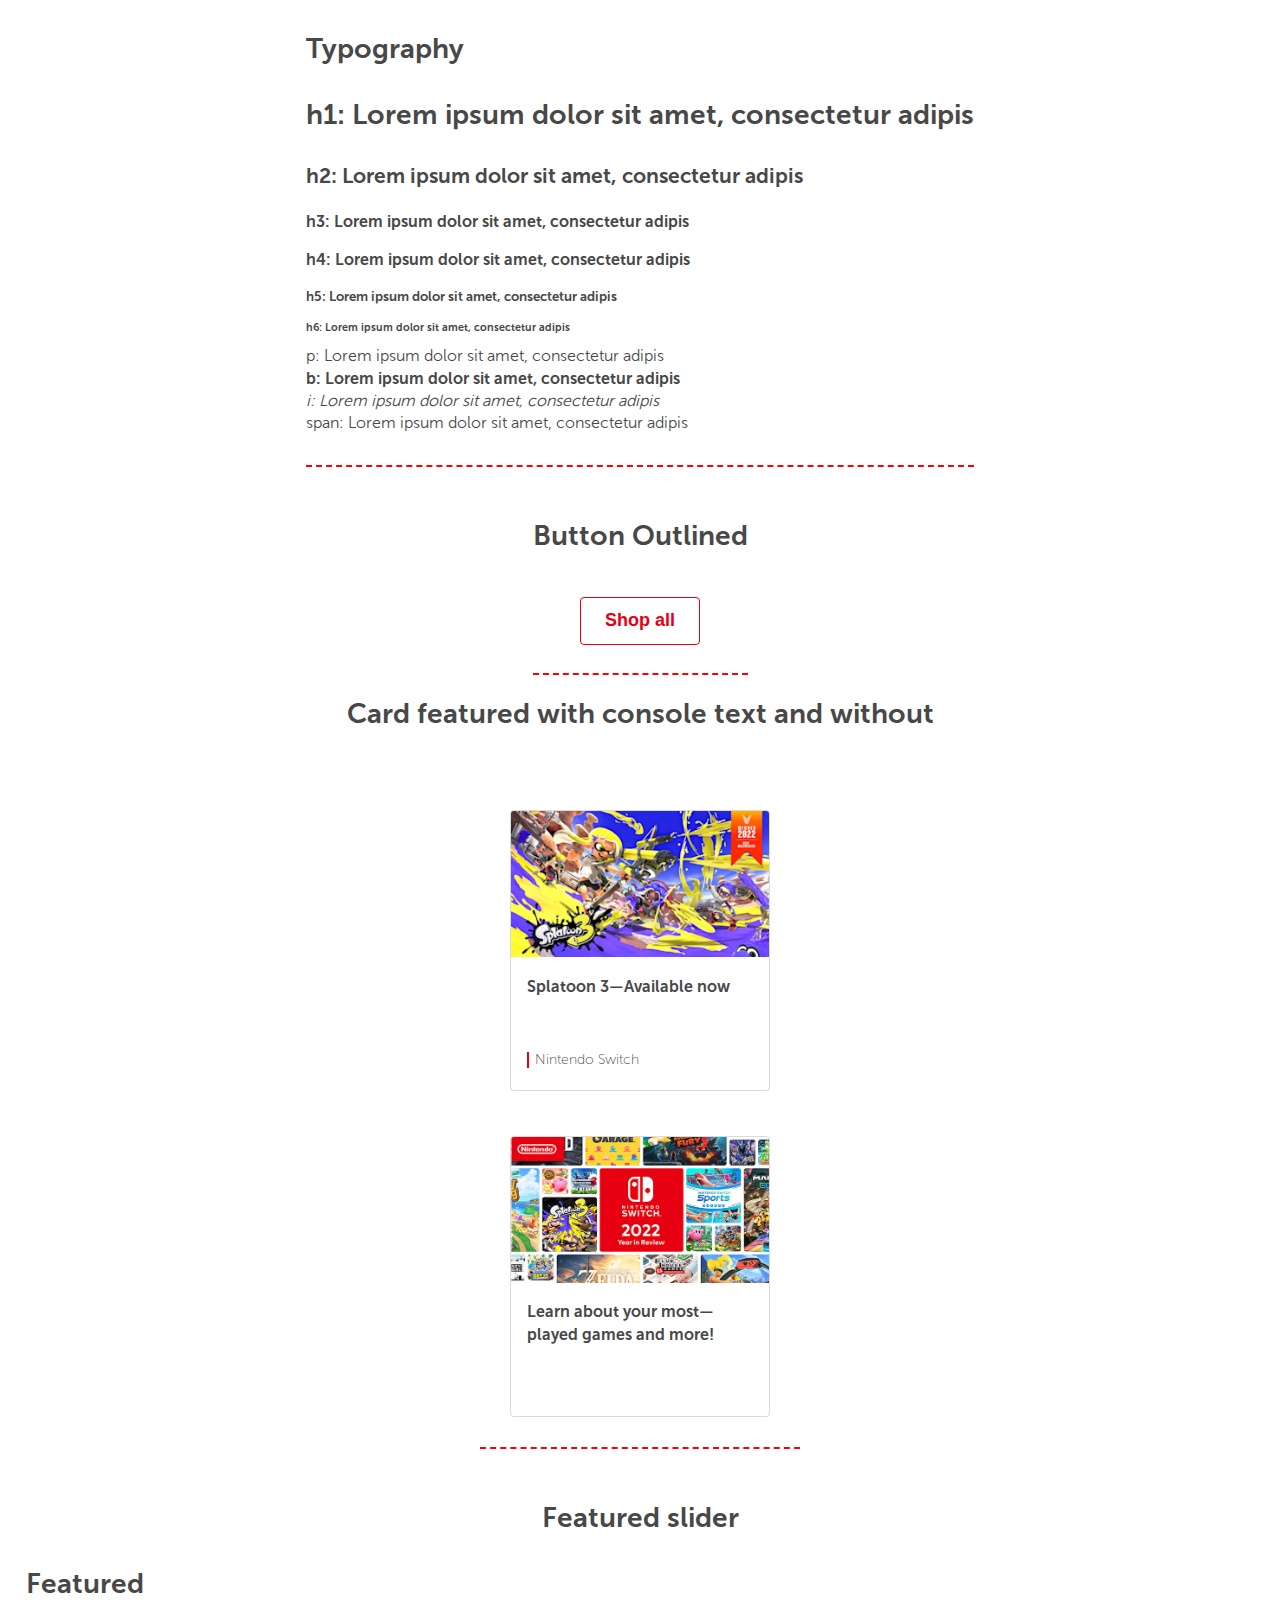
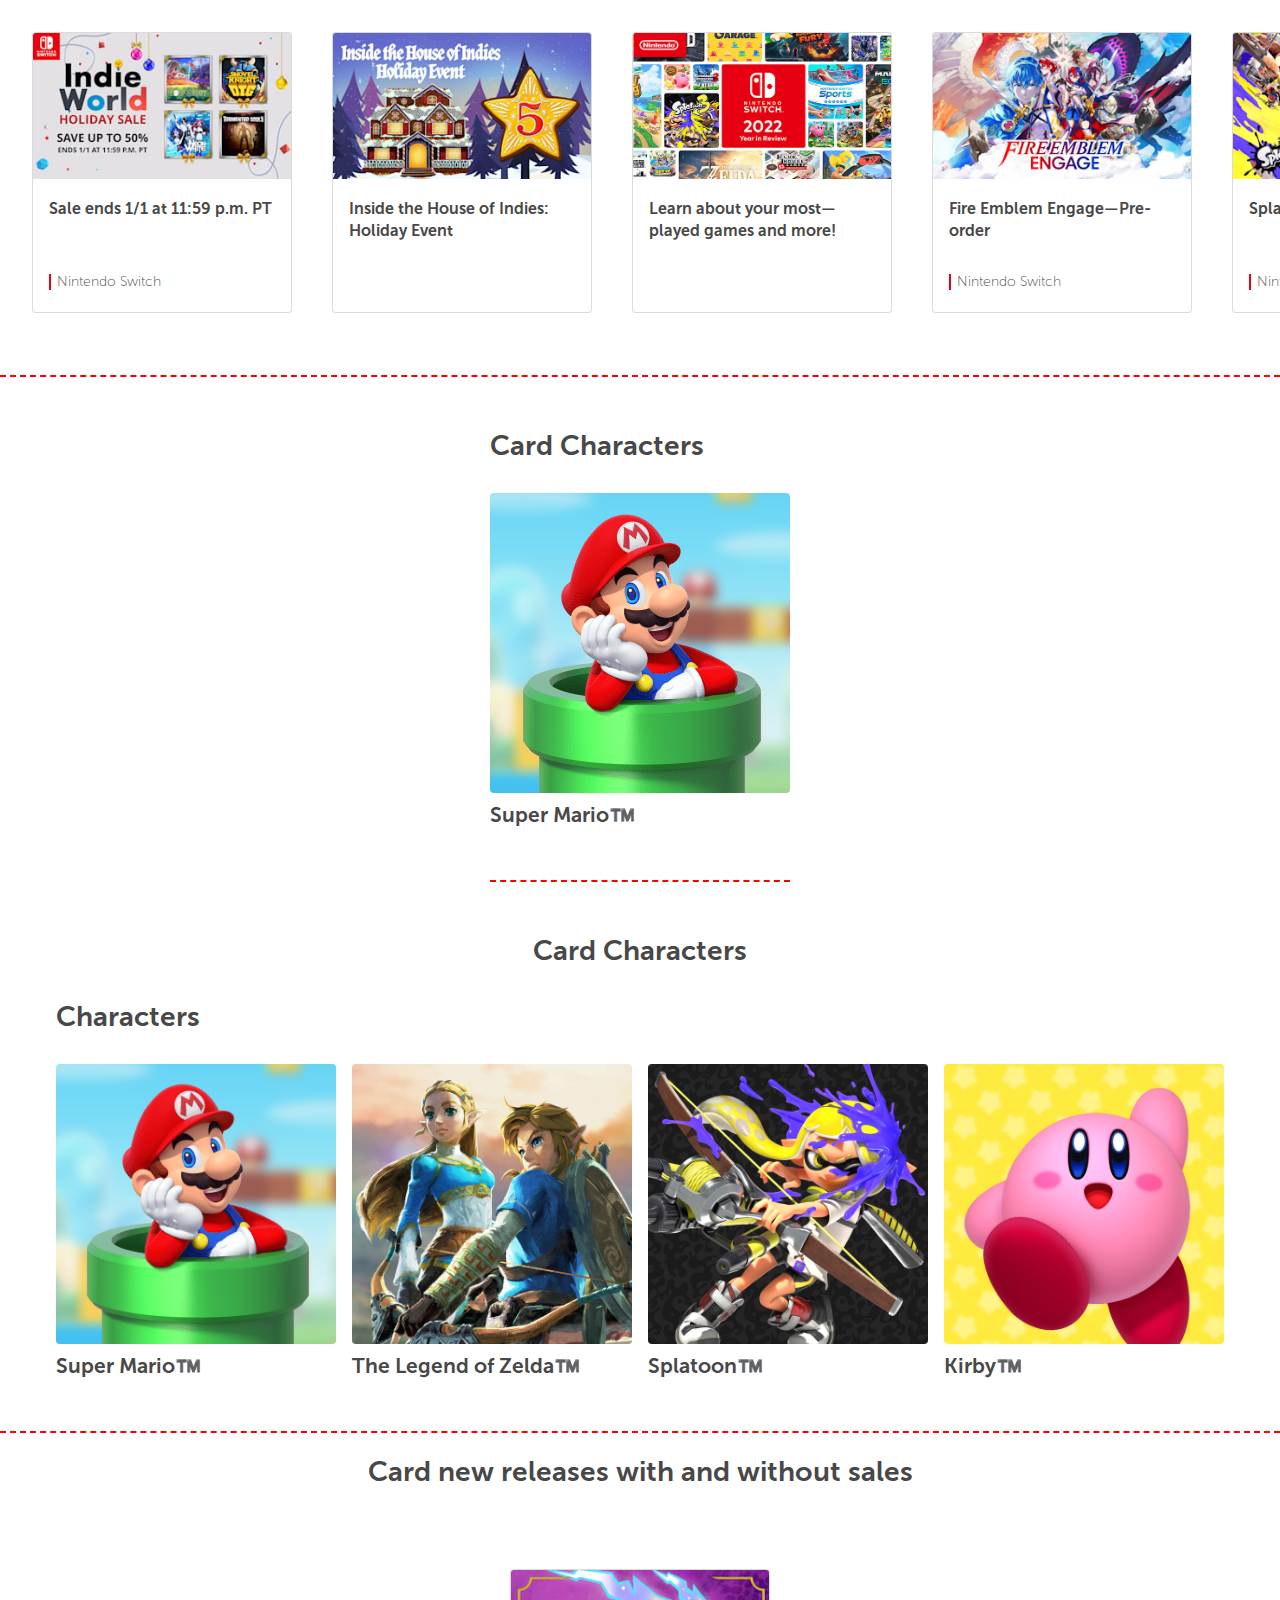
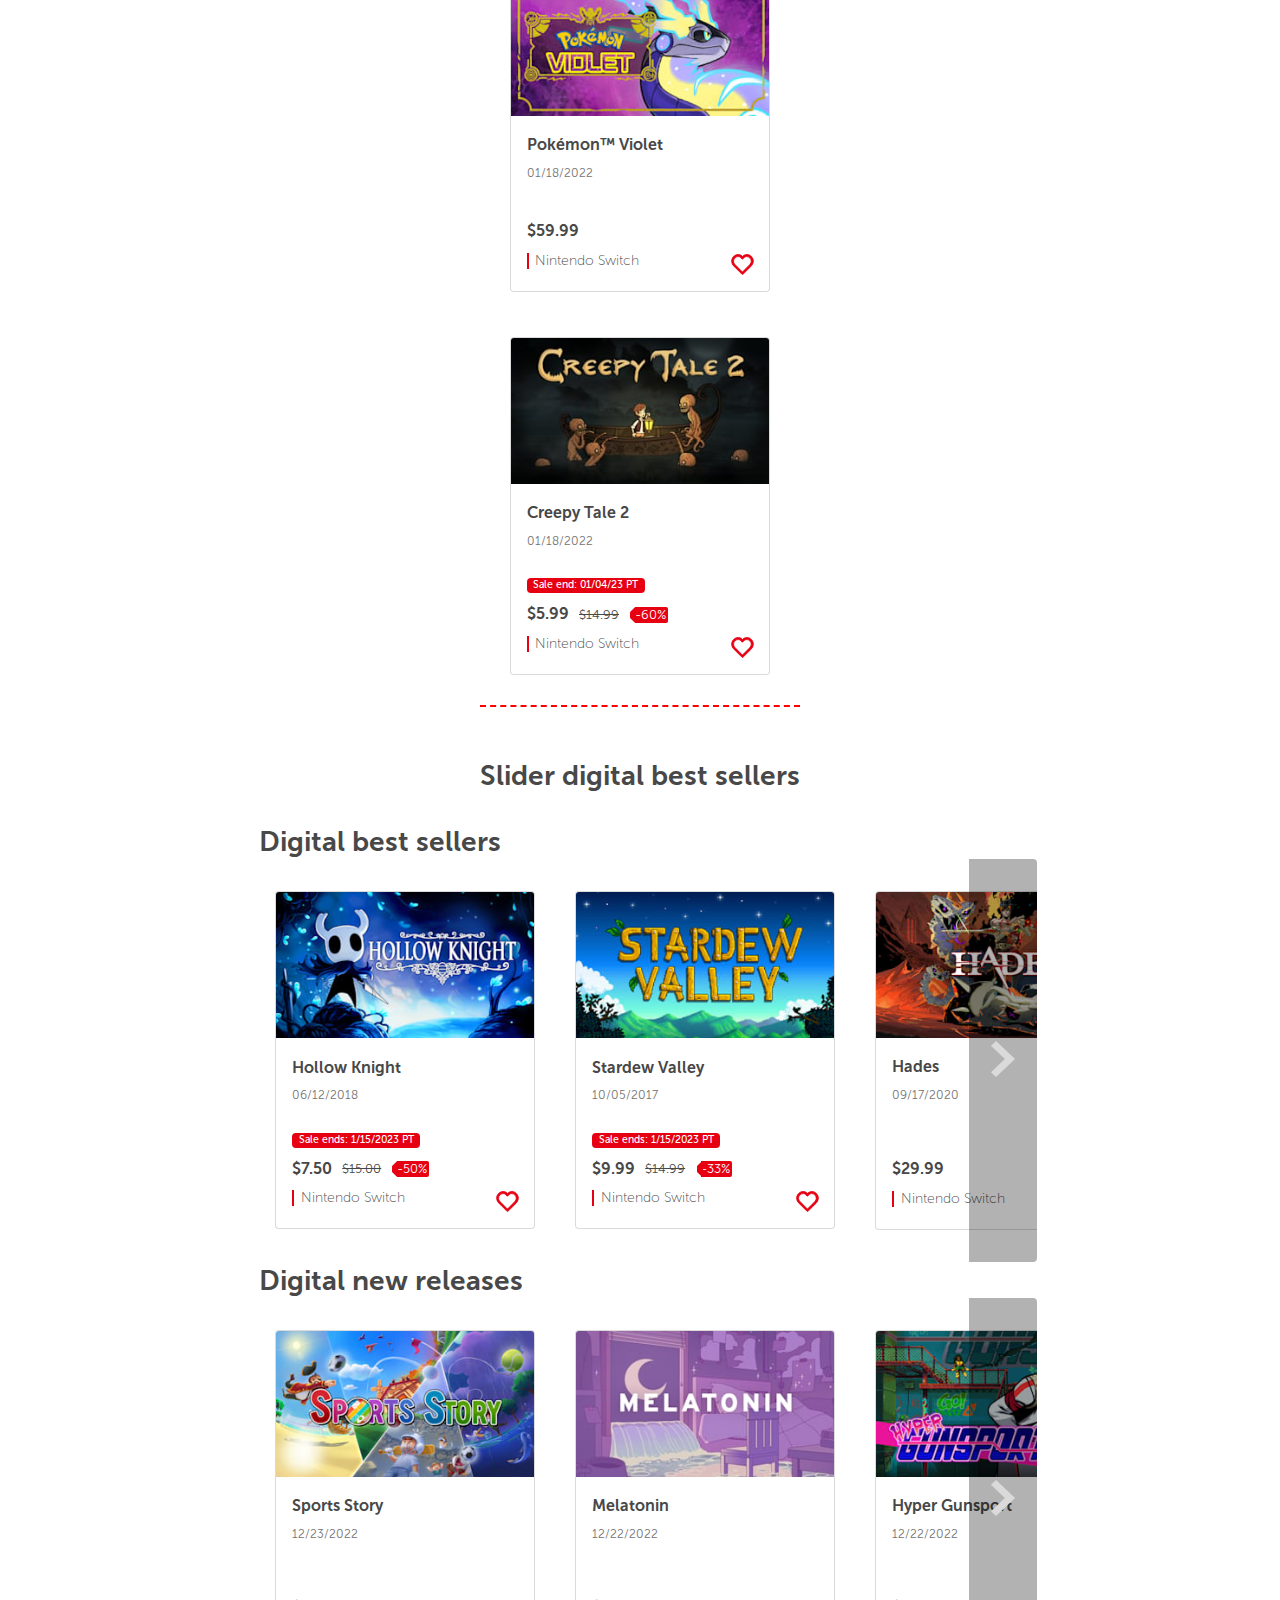
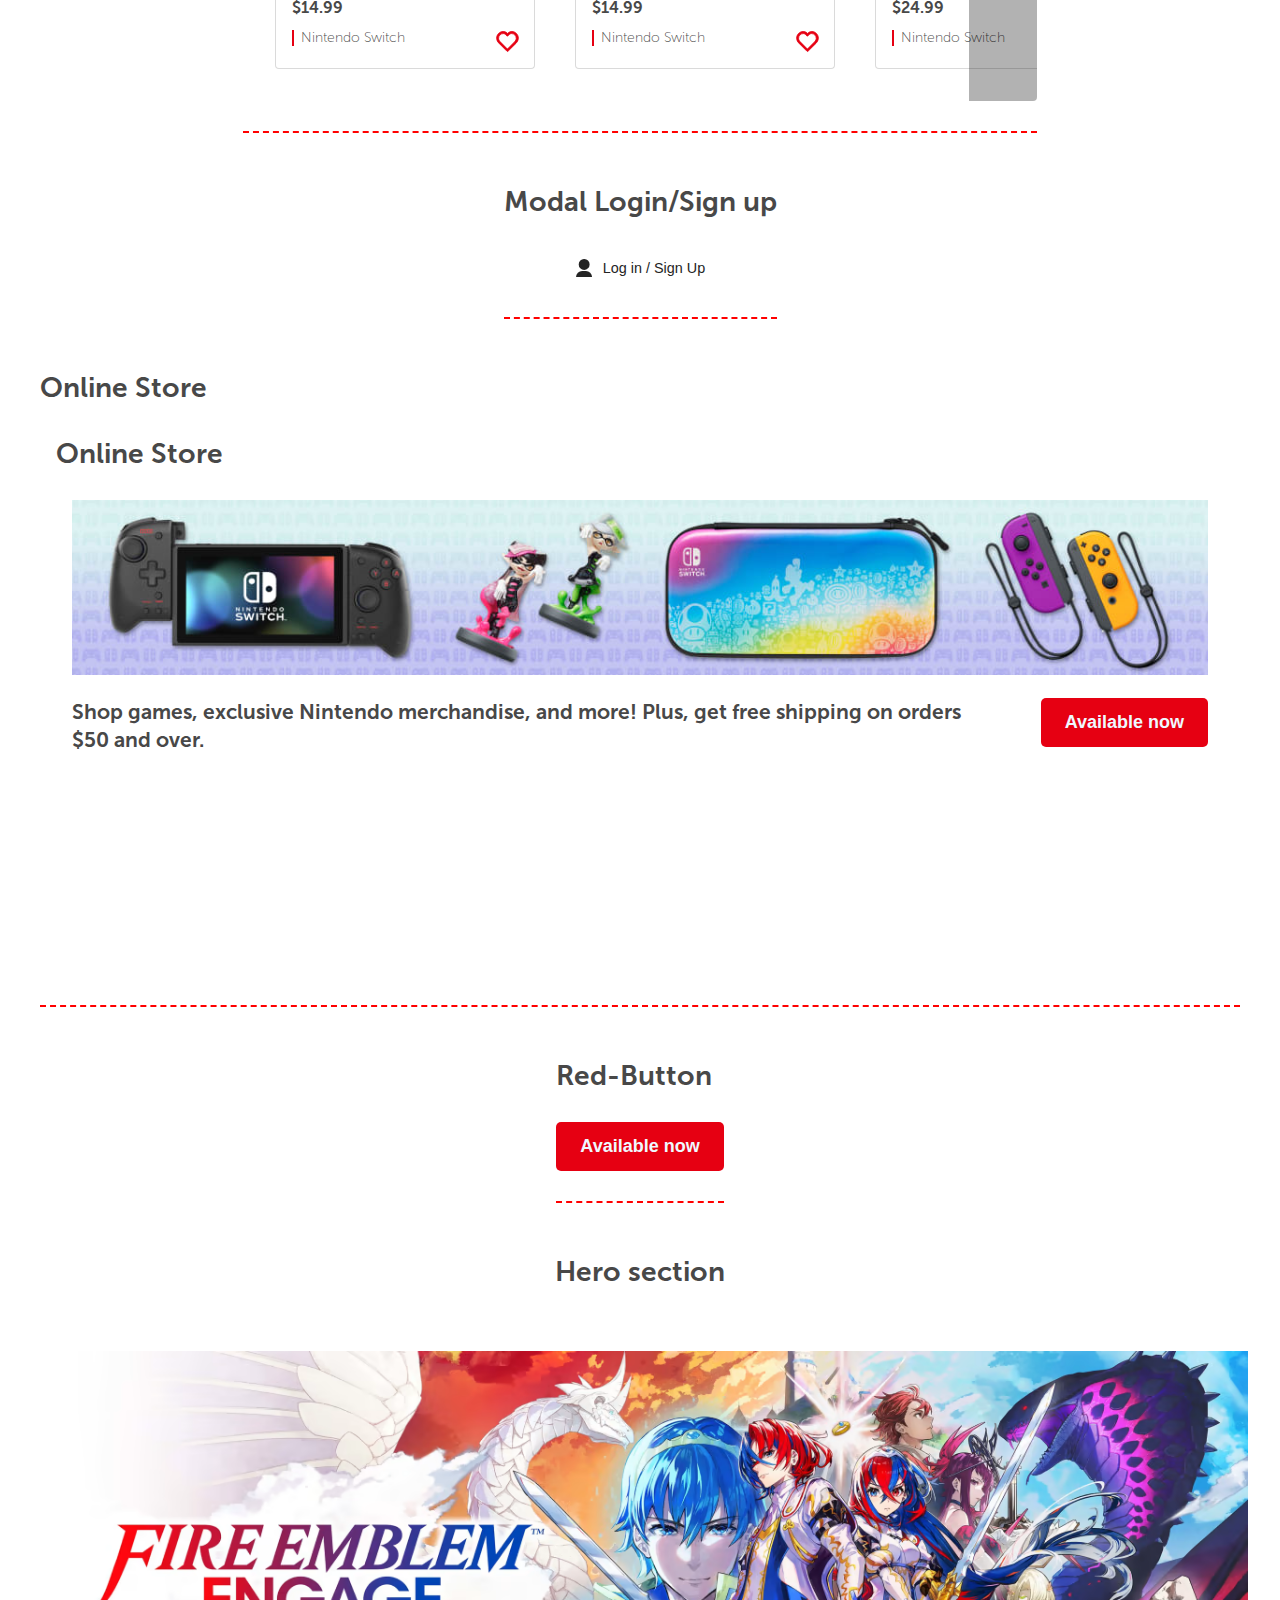
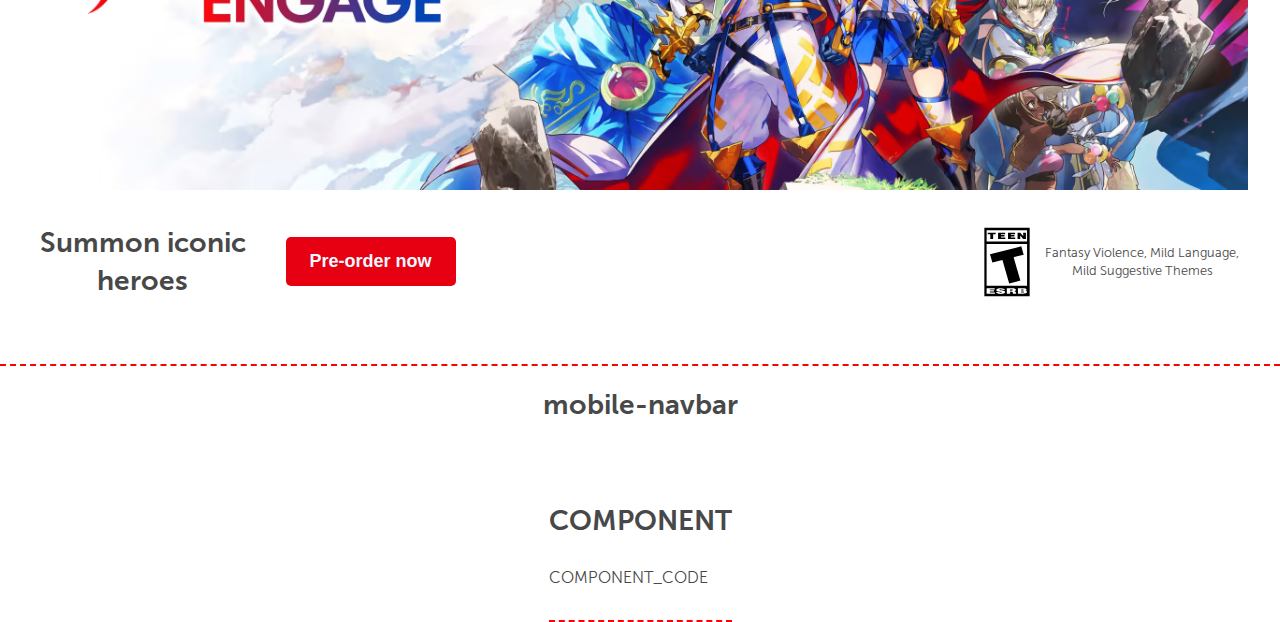
==== commit 5f32406a: "feat: composed the webpage and fixed many visible glitches and bugs of various sections" ====
--- a/components.html
+++ b/components.html
@@ -2271,9 +2271,9 @@
           <div class="online-store-description">
             <h2 class="online-store-b">Shop games, exclusive Nintendo merchandise, and more! Plus, get free shipping on
               orders $50 and over.</h2>
-              <button class="button-red">
-                <a class="link" href="http://www.google.it" target="a_blank">Available now</a>
-              </button>
+            <button class="button-red">
+              <a class="link" href="http://www.google.it" target="a_blank">Available now</a>
+            </button>
           </div>
         </section>
       </div>
@@ -2306,7 +2306,7 @@
             <img src="assets/img/2200x2000_centerstage_mobile.avif" alt="hero image" type="image/avif" width="100%" />
           </picture>
           <div class="hero-content">
-            <h1>Pre-order digitally today, play on 1/20</h1>
+            <h1>Summon iconic heroes</h1>
             <button class="button-red">
               <a class="link" href="http://www.google.it" target="a_blank">Pre-order now</a>
             </button>
@@ -2345,51 +2345,41 @@
       <div>
         <nav class="container-list">
           <div class="navbar-mobile-elements">
-              <button type="button" id="menu-button">
-                  <img src="assets/img/svg7.svg" class="icon">
-              </button>
+            <button type="button" id="menu-button" class="mobile-navbar-button">
+              <img src="assets/img/svg7.svg" class="icon">
+            </button>
           </div>
           <div class="navbar-mobile-elements">
-              <button type="button">
-                  <a href="http://www.google.it" target="_blank">
-                      <img src="assets/img/svg8.svg" class="icon" id="heart">
-                      </a>
-              </button>
+            <button type="button" class="mobile-navbar-button">
+              <a href="http://www.google.it" target="_blank">
+                <img src="assets/img/svg8.svg" class="icon" id="heart">
+              </a>
+            </button>
           </div>
           <div class="center">
-              <button>
-                  <a href="http://www.google.it" target="_blank">
-                      <img src="assets/img/svg9.svg" class="search-button">
-                  </a>
-              </button>
+            <button class="mobile-navbar-button">
+              <a href="http://www.google.it" target="_blank">
+                <img src="assets/img/svg9.svg" class="search-button">
+              </a>
+            </button>
           </div>
           <div class="navbar-mobile-elements">
-              <button type="button">
-                  <a href="http://www.google.it" target="_blank">
-                      <img src="assets/img/svg10.svg" class="icon" id="cart">
-                  </a>
-              </button>
+            <button type="button" class="mobile-navbar-button">
+              <a href="http://www.google.it" target="_blank">
+                <img src="assets/img/svg10.svg" class="icon" id="cart">
+              </a>
+            </button>
           </div>
           <div class="navbar-mobile-elements">
-              <button type="button">
-                  <img src="assets/img/svg11.svg" class="icon">
-                  </div>
-              </button>
+            <button type="button" class="mobile-navbar-button">
+              <img src="assets/img/svg11.svg" class="icon">
+            </button>
           </div>
-      </ul>
-  </nav>
+        </nav>
       </div>
       <div></div>
     </section>
 
-    <section class="component">
-    <h1>See full list - button</h1>
-      <div>
-        <button class="button-red">
-          <a class="link" href="http://www.google.it" target="a_blank">See full list</a>
-        </button>
-      </div>
-    </section>
     <section class="component">
       <h1>COMPONENT</h1>
       <div>
--- a/assets/css/common.css
+++ b/assets/css/common.css
@@ -10,4 +10,4 @@
 @import url("red-button.css");
 @import url("hero-section.css");
 @import url("mobile-navbar.css");
-@import url("see-full-list-button.css");+@import url("divider.css");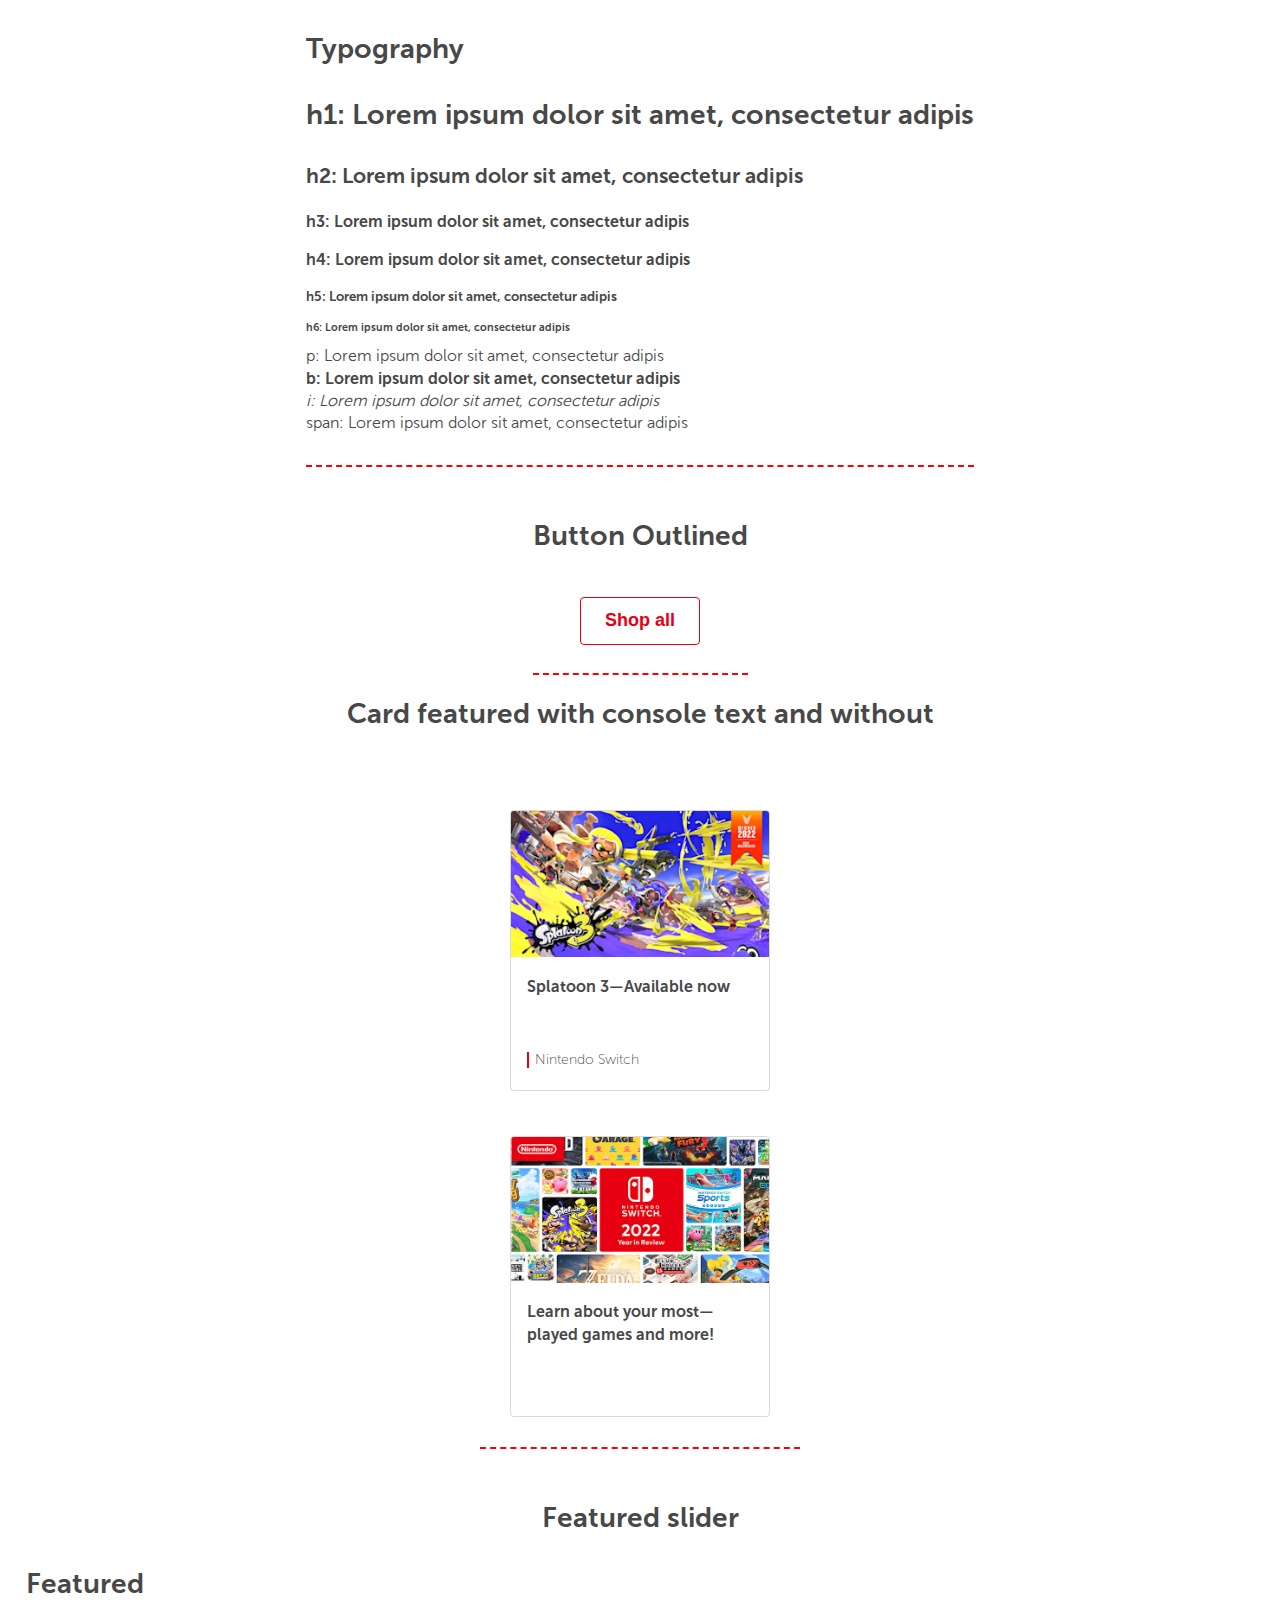
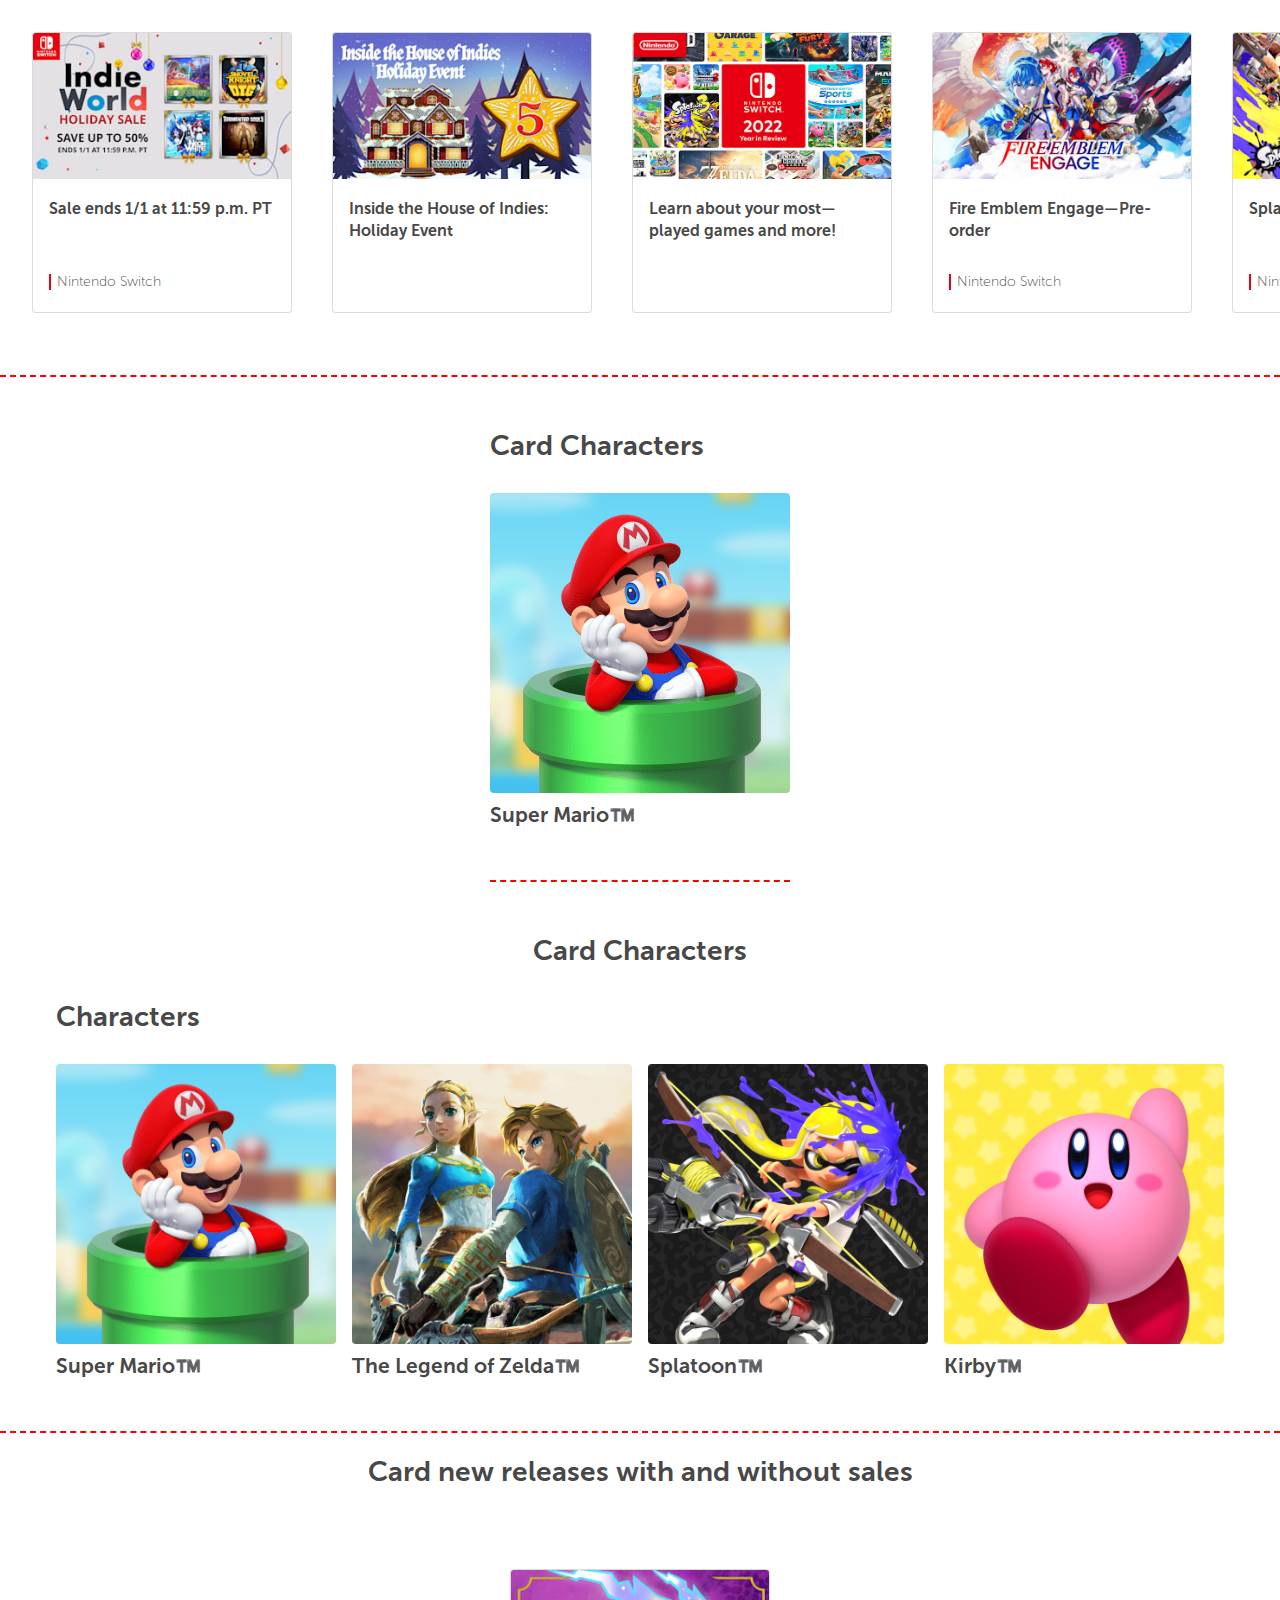
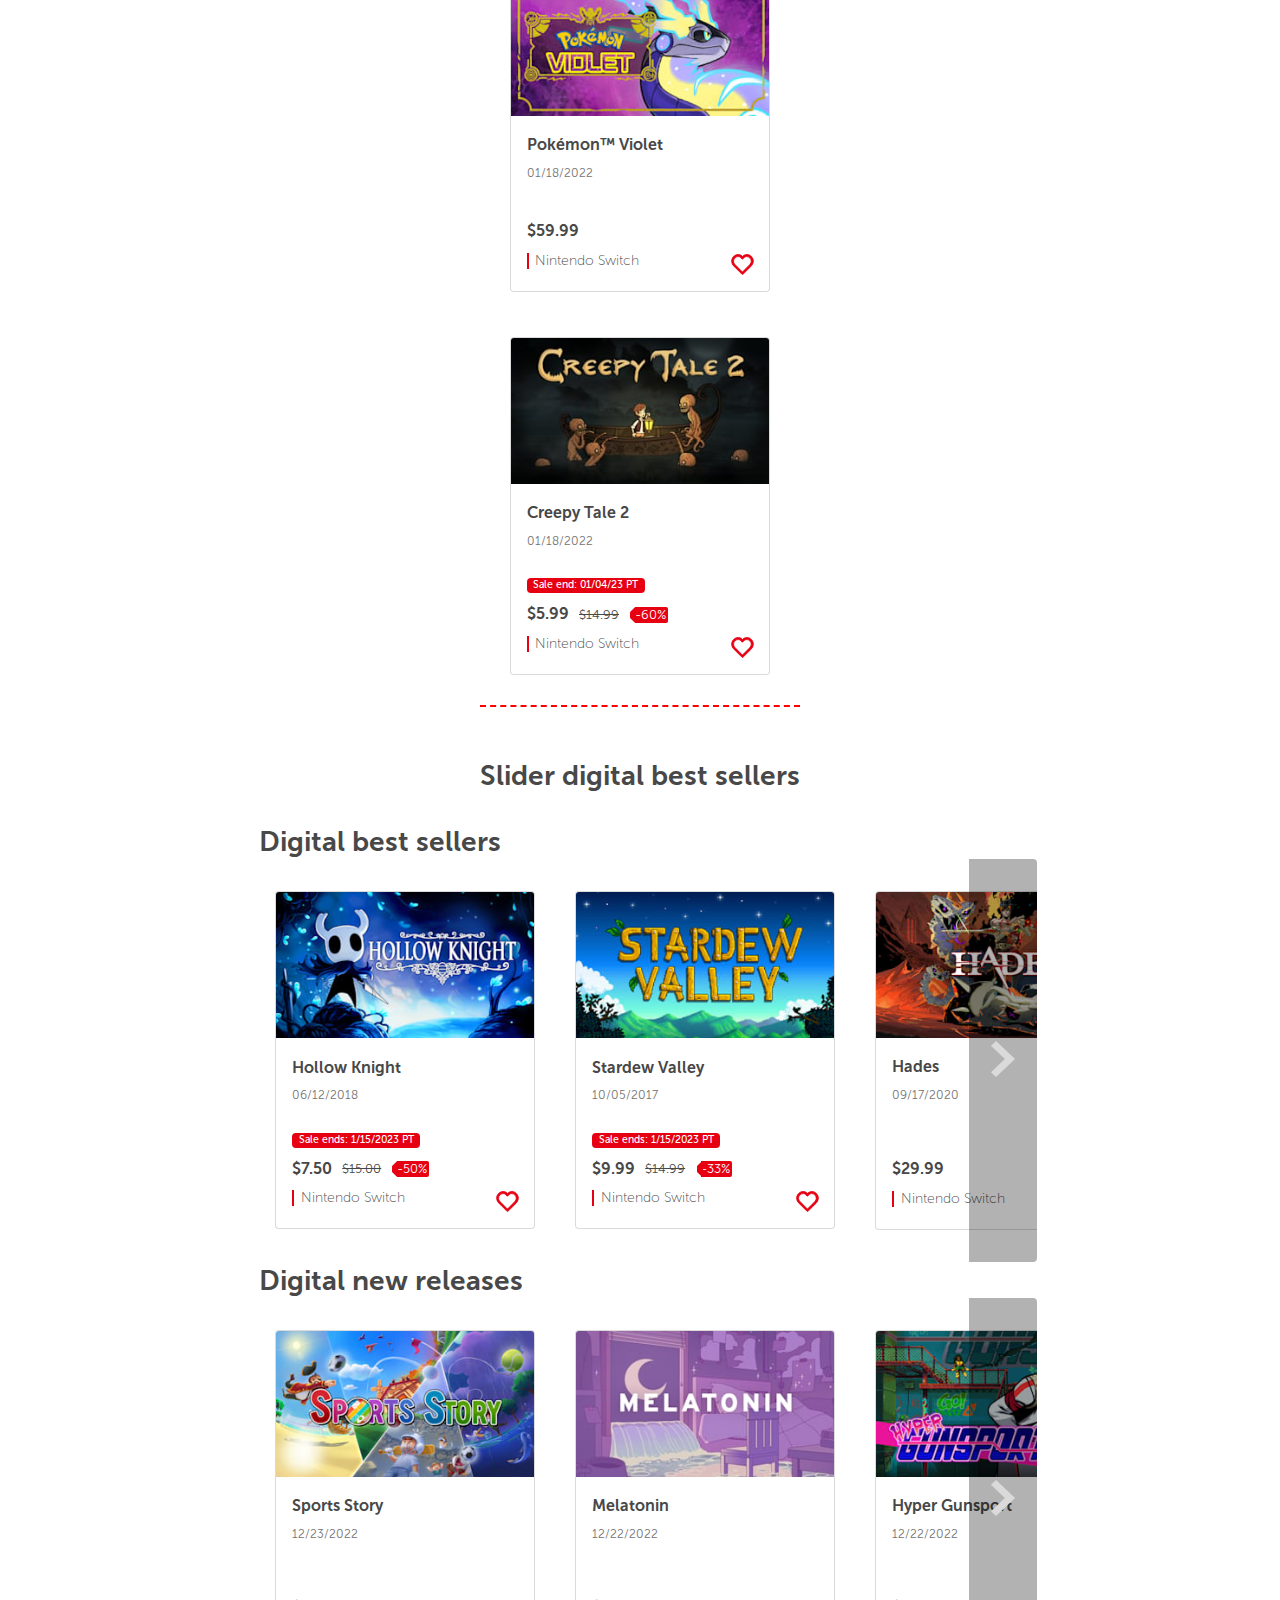
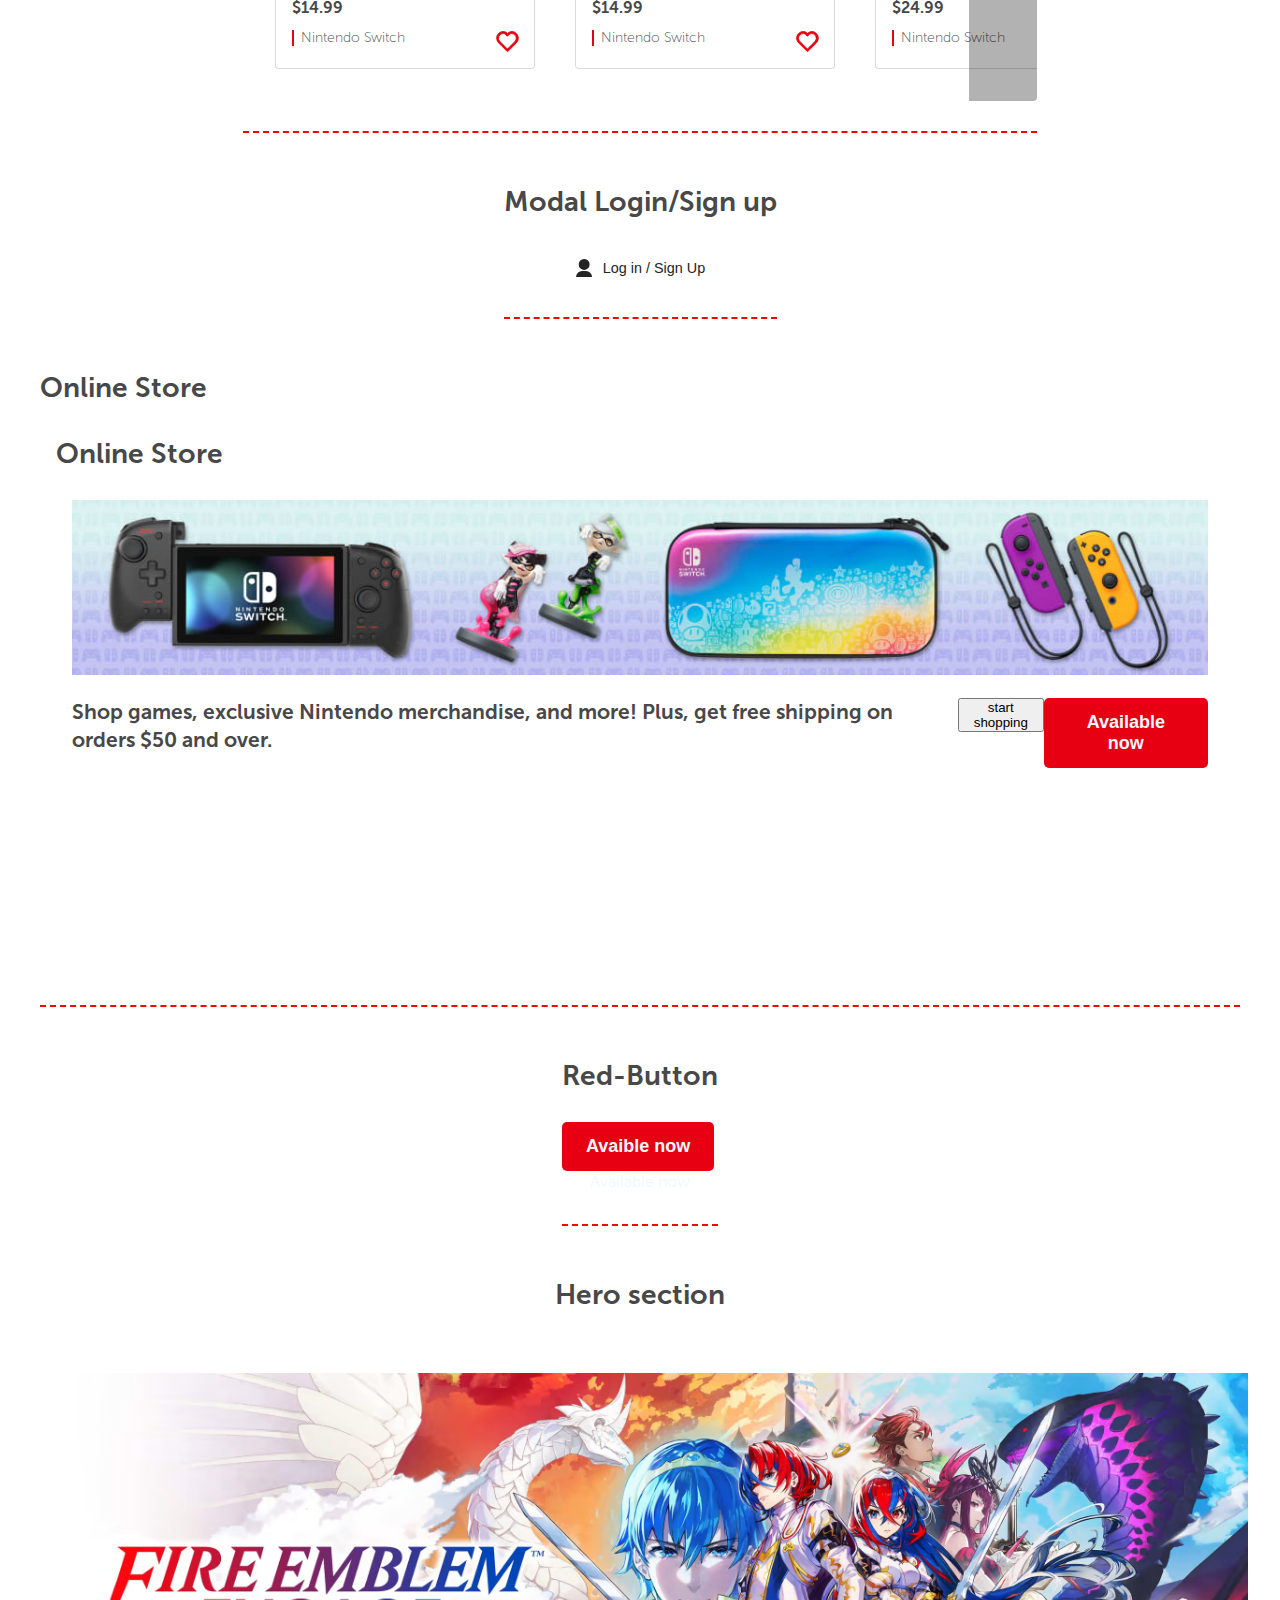
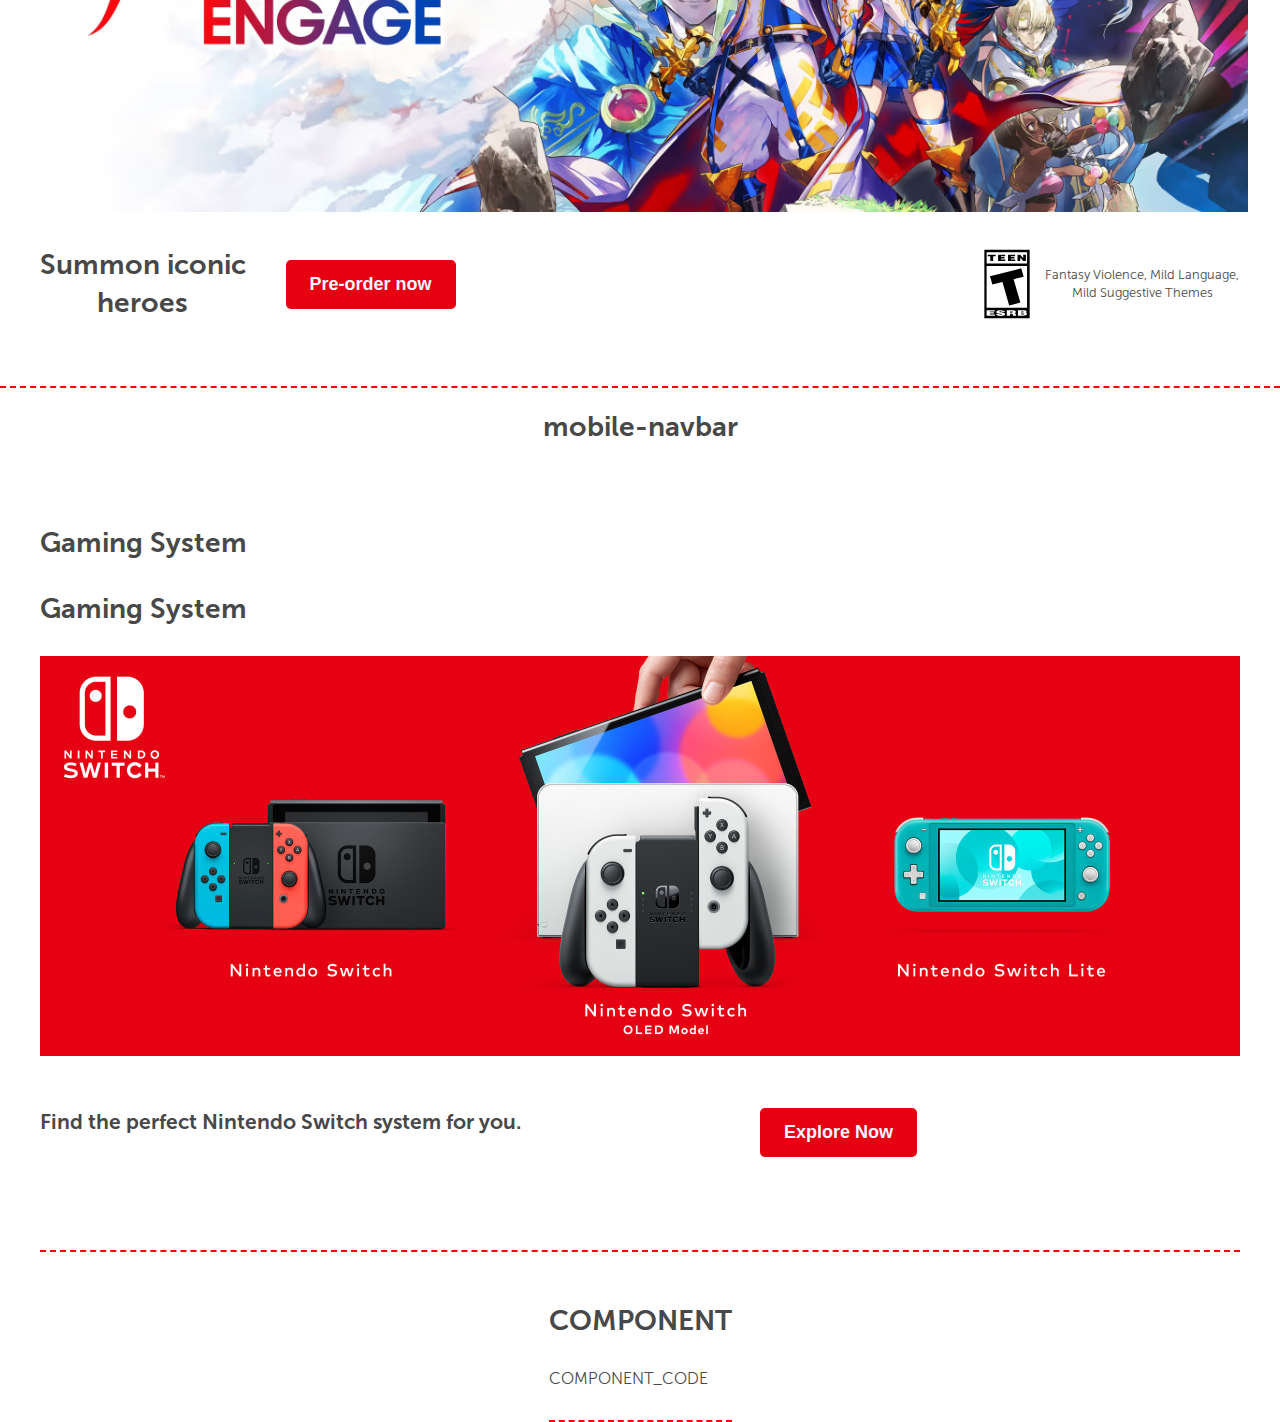
==== commit 3d0fd1ce: "Merge branch 'develop' into 45-gaming-system" ====
--- a/components.html
+++ b/components.html
@@ -2271,19 +2271,26 @@
           <div class="online-store-description">
             <h2 class="online-store-b">Shop games, exclusive Nintendo merchandise, and more! Plus, get free shipping on
               orders $50 and over.</h2>
+
+            <button>
+              start shopping
             <button class="button-red">
               <a class="link" href="http://www.google.it" target="a_blank">Available now</a>
             </button>
           </div>
         </section>
       </div>
-      <div></div>
+
     </section>
 
     <section class="component">
       <h1>Red-Button</h1>
       <div>
         <button class="button-red">
+
+          <a class="link" href="http://www.google.it" target="a_blank">Avaible now</a>
+        </button>
+
           <a class="link" href="http://www.google.it" target="a_blank">Available now</a>
         </button>
       </div>
@@ -2336,11 +2343,14 @@
             </div>
           </div>
         </section>
+
       </div>
       <div></div>
     </section>
 
-    <section>
+
+
+       <section>
       <h1>mobile-navbar</h1>
       <div>
         <nav class="container-list">
@@ -2380,6 +2390,22 @@
       <div></div>
     </section>
 
+ <section class="component">
+      <h1>Gaming System</h1>
+      <div class="gaming-system-container">
+        <h1 class="section-title"> Gaming System </h1>
+        <a class="gaming-system-img-link" href="https://www.nintendo.com/switch/">
+          <img srcset="assets/img/Nintendo_Switch_family_wide_TEST-1.png" width="100%" media="(min-width:768px)">
+        </a>
+        <div class="gaming-system-description">
+          <h2 class="gaming-system-b">Find the perfect Nintendo Switch system for you.</h2>
+          <button class="button-red">
+            <a class="link" href="https://www.nintendo.com/switch/" target="a_blank">Explore Now</a>
+          </button>
+        </div>
+      </div>
+    </section>
+    
     <section class="component">
       <h1>COMPONENT</h1>
       <div>
--- a/assets/css/common.css
+++ b/assets/css/common.css
@@ -3,6 +3,7 @@
 @import url("button-style.css");
 @import url("featured-section.css");
 @import url("character-section.css");
+@import url("topbar.css");
 @import url("navbar.css");
 @import url("slider-pos.css");
 @import url("modal-login.css");
@@ -10,4 +11,6 @@
 @import url("red-button.css");
 @import url("hero-section.css");
 @import url("mobile-navbar.css");
-@import url("divider.css");+@import url("divider.css");
+@import url("gaming-system.css");
+
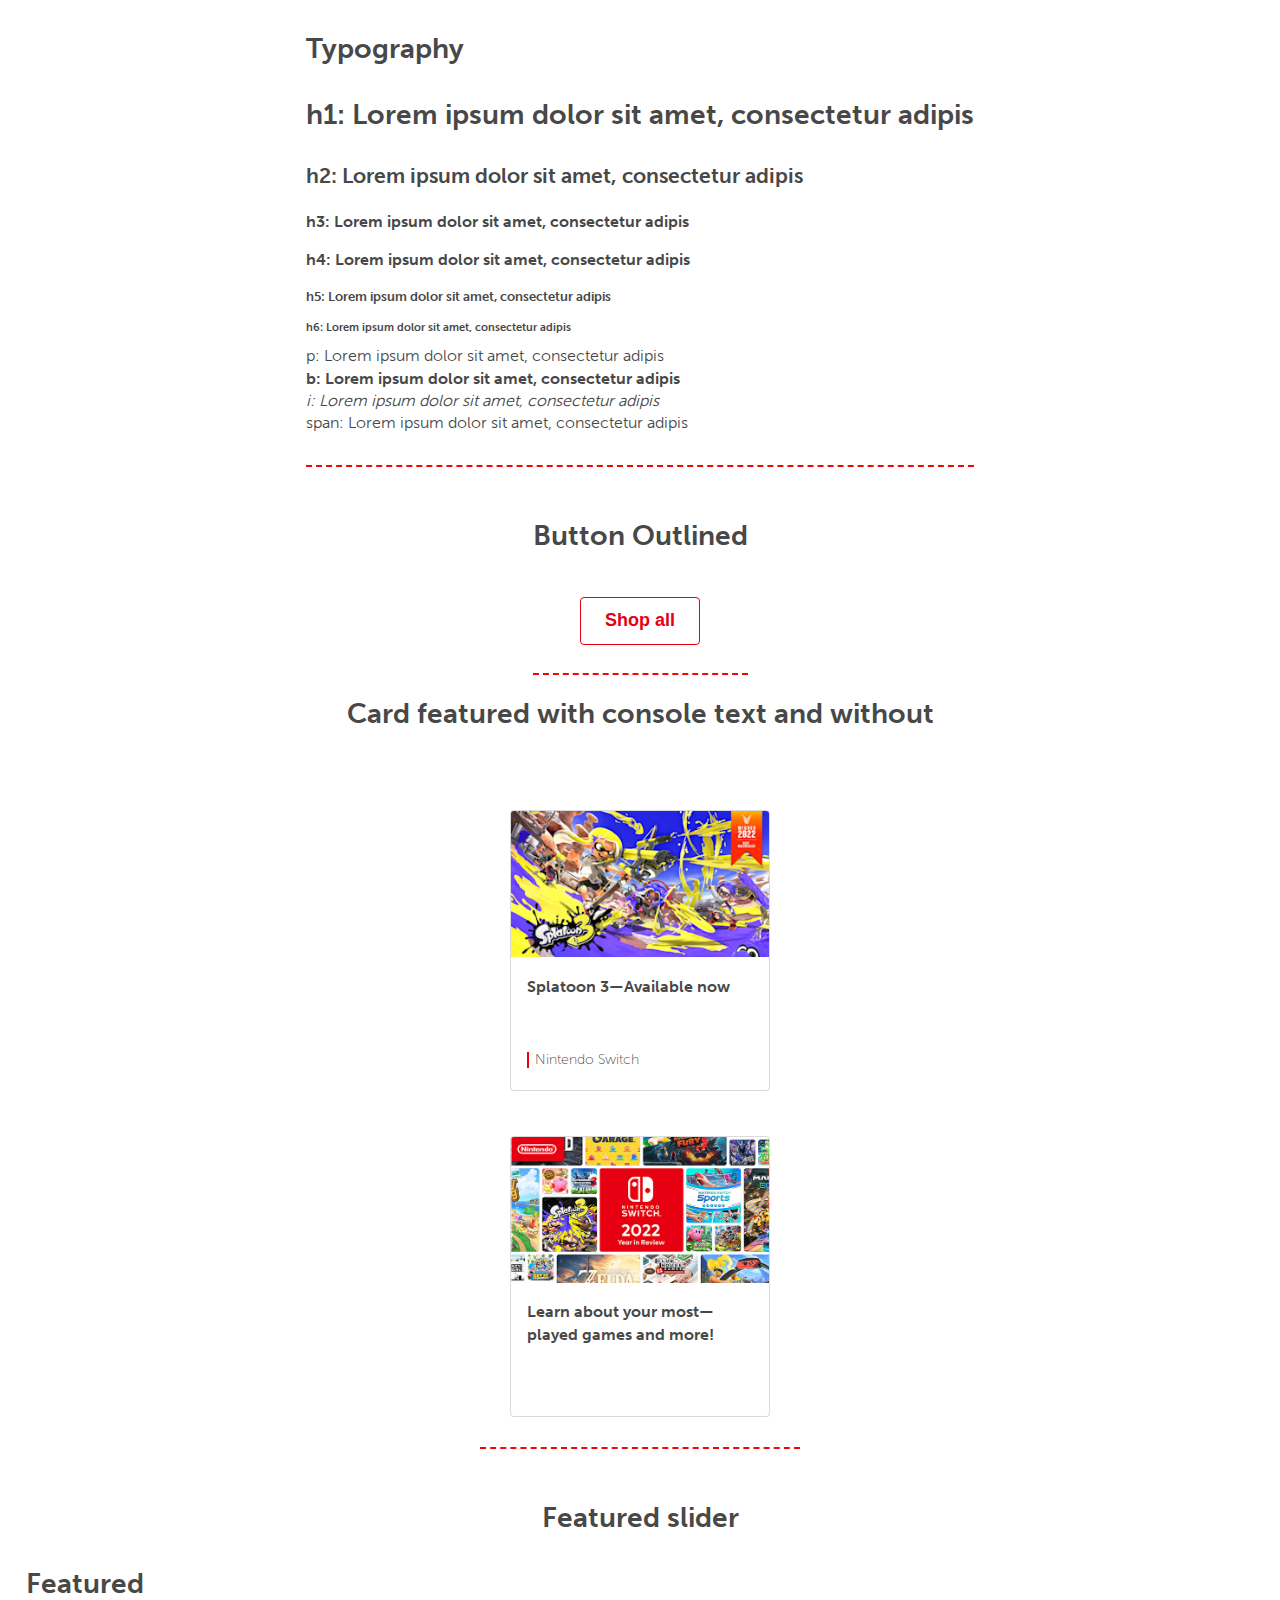
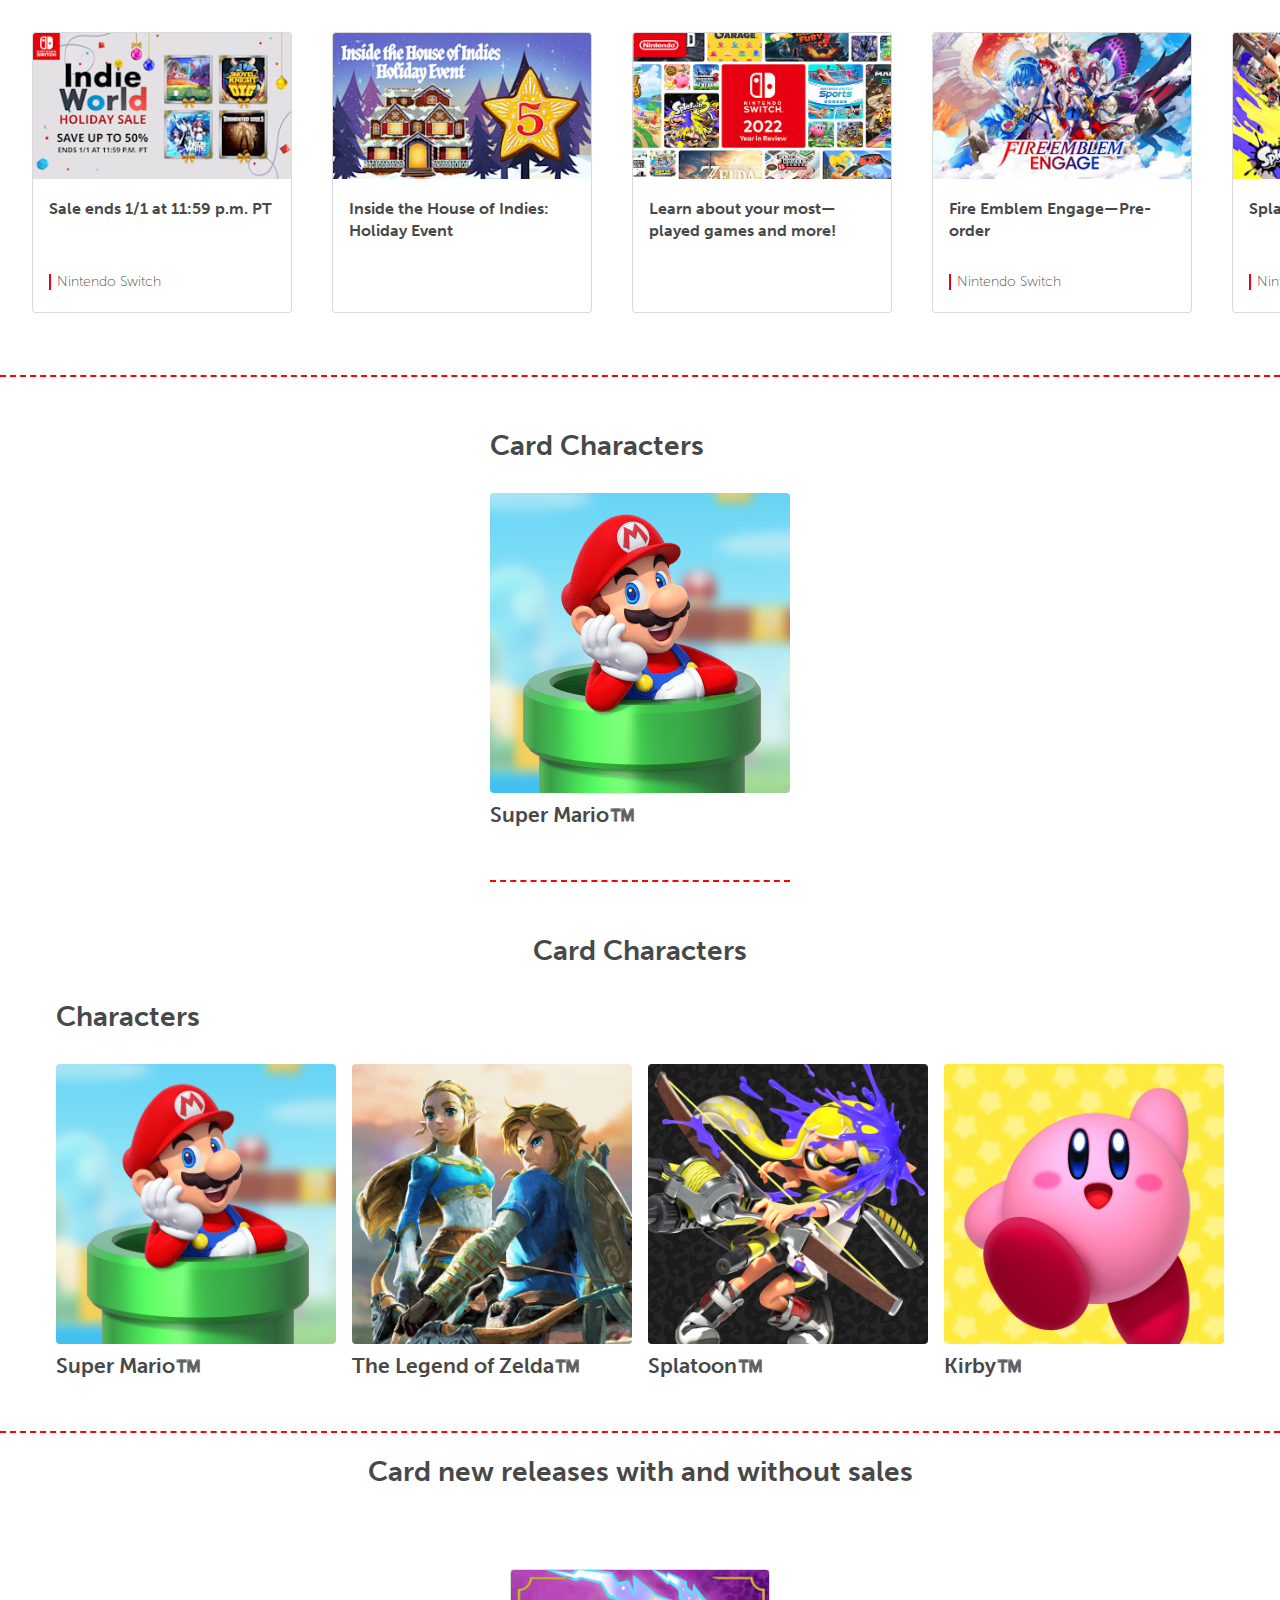
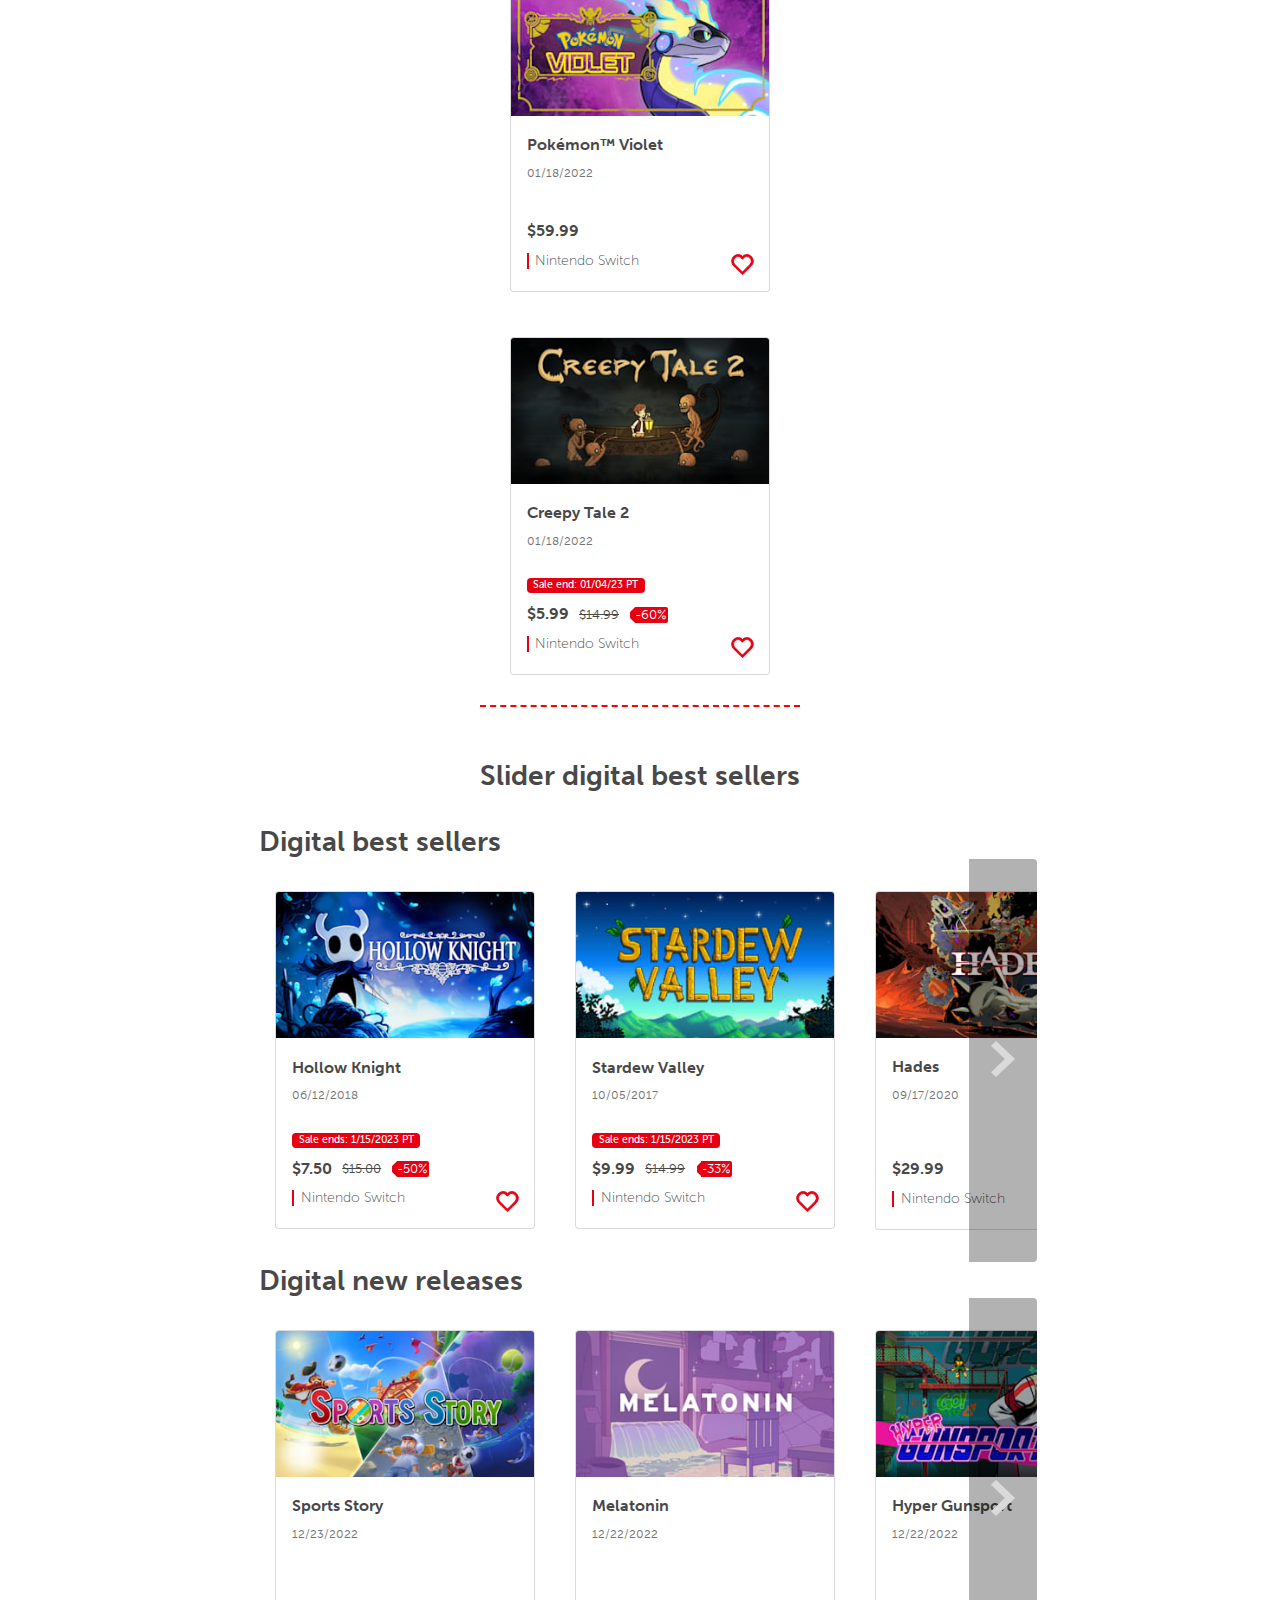
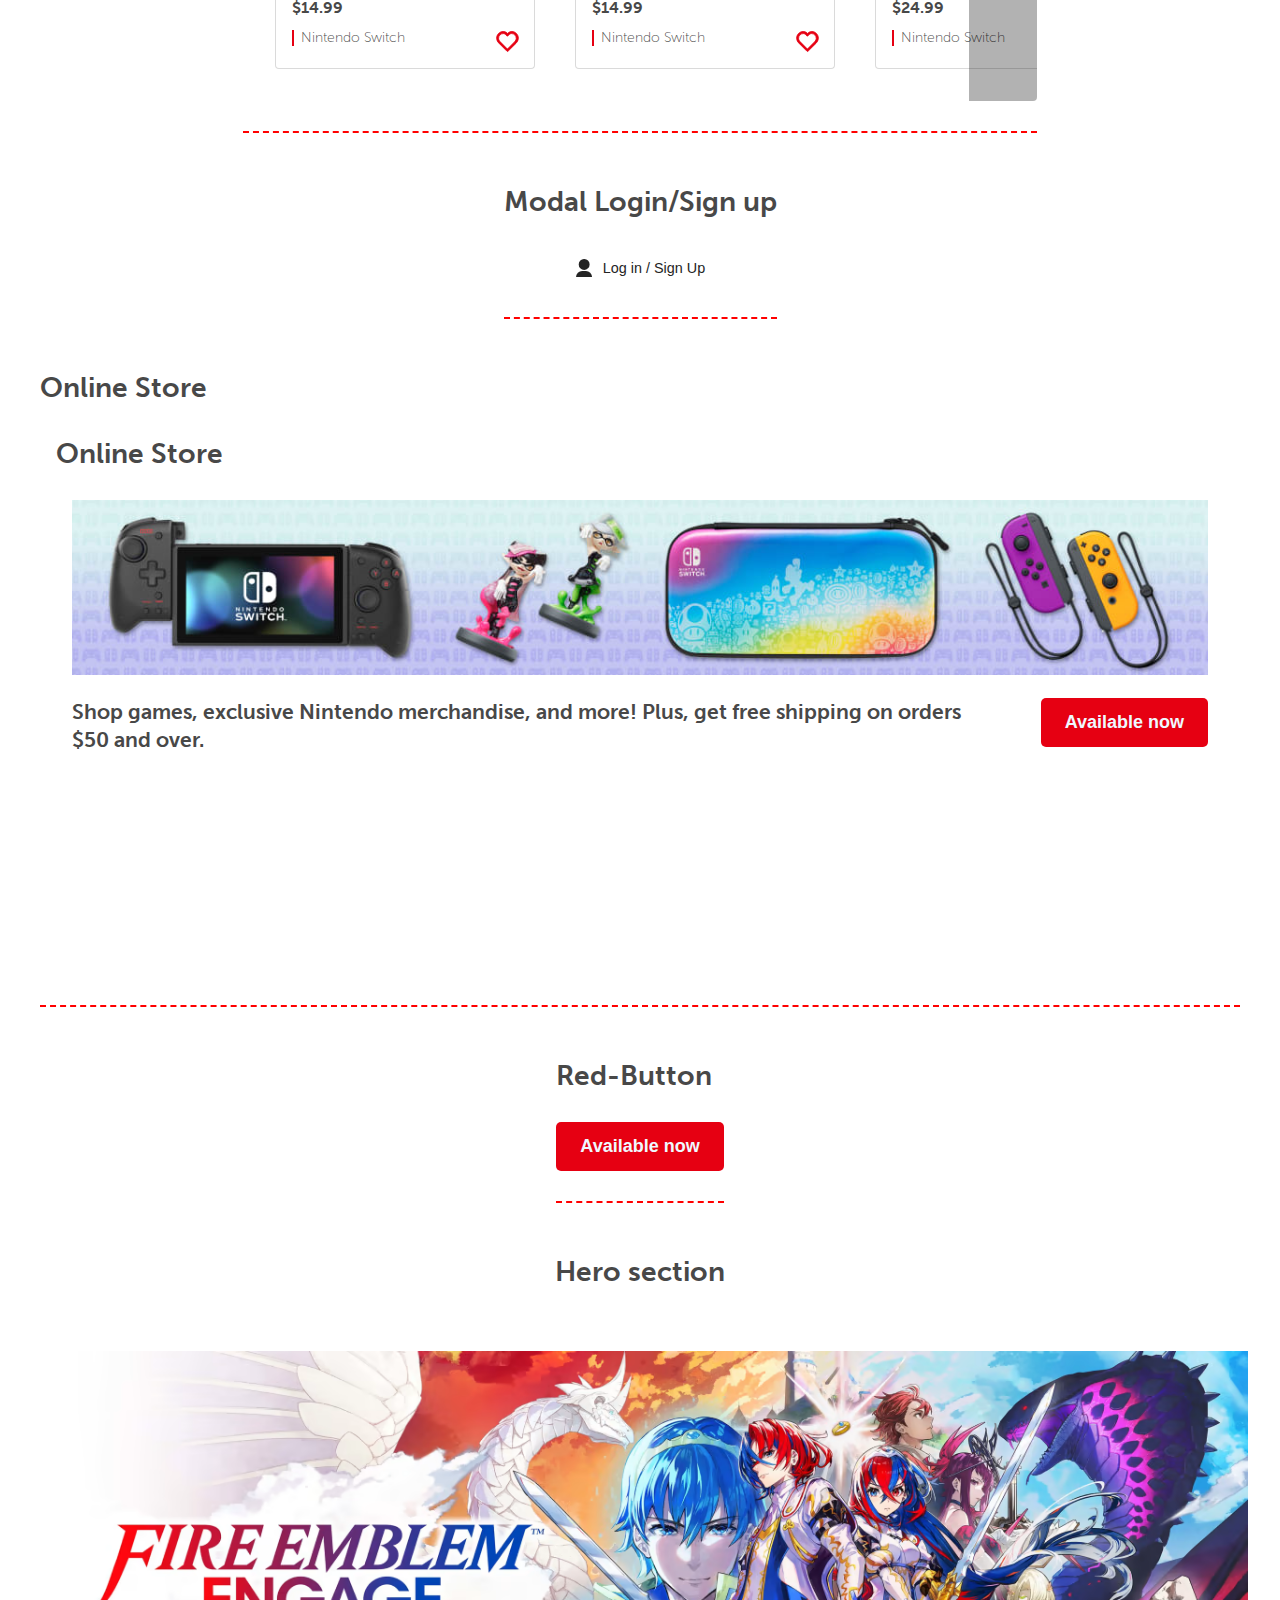
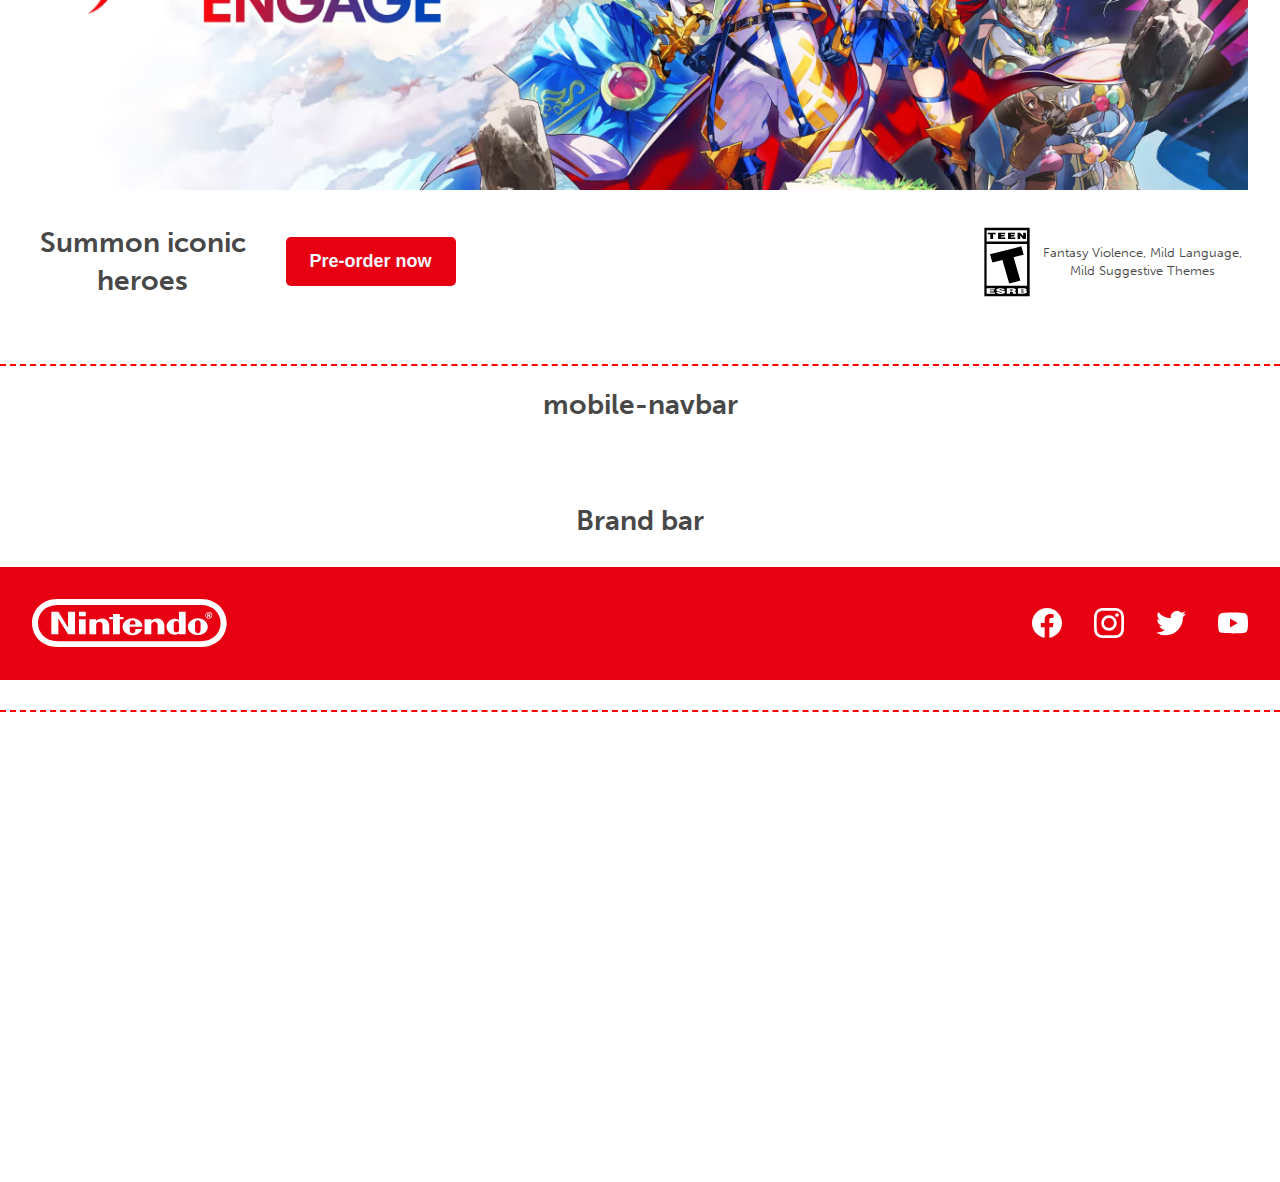
==== commit 953994fe: "feat: add brand bar red" ====
--- a/components.html
+++ b/components.html
@@ -2271,26 +2271,19 @@
           <div class="online-store-description">
             <h2 class="online-store-b">Shop games, exclusive Nintendo merchandise, and more! Plus, get free shipping on
               orders $50 and over.</h2>
-
-            <button>
-              start shopping
             <button class="button-red">
               <a class="link" href="http://www.google.it" target="a_blank">Available now</a>
             </button>
           </div>
         </section>
       </div>
-
+      <div></div>
     </section>
 
     <section class="component">
       <h1>Red-Button</h1>
       <div>
         <button class="button-red">
-
-          <a class="link" href="http://www.google.it" target="a_blank">Avaible now</a>
-        </button>
-
           <a class="link" href="http://www.google.it" target="a_blank">Available now</a>
         </button>
       </div>
@@ -2343,14 +2336,11 @@
             </div>
           </div>
         </section>
-
       </div>
       <div></div>
     </section>
 
-
-
-       <section>
+    <section>
       <h1>mobile-navbar</h1>
       <div>
         <nav class="container-list">
@@ -2390,29 +2380,55 @@
       <div></div>
     </section>
 
- <section class="component">
-      <h1>Gaming System</h1>
-      <div class="gaming-system-container">
-        <h1 class="section-title"> Gaming System </h1>
-        <a class="gaming-system-img-link" href="https://www.nintendo.com/switch/">
-          <img srcset="assets/img/Nintendo_Switch_family_wide_TEST-1.png" width="100%" media="(min-width:768px)">
-        </a>
-        <div class="gaming-system-description">
-          <h2 class="gaming-system-b">Find the perfect Nintendo Switch system for you.</h2>
-          <button class="button-red">
-            <a class="link" href="https://www.nintendo.com/switch/" target="a_blank">Explore Now</a>
-          </button>
-        </div>
-      </div>
-    </section>
-    
-    <section class="component">
-      <h1>COMPONENT</h1>
+    <section class="component" style="width:100%">
+      <h1 class="section-title" style="margin-left: auto; margin-right:auto">Brand bar</h1>
       <div>
-        COMPONENT_CODE
+        <section class="brand-bar-container">
+          <div class="brand-bar-content">
+            <svg viewBox="0 0 97 24" xmlns="http://www.w3.org/2000/svg" width="195" role="presentation" alt=""
+              data-testid="NintendoRacetrackLogoIcon" size="195" color="white">
+              <path
+                d="M17.945 14.157l-4.85-7.838H9.609V17.59h3.486V9.752l4.85 7.838h3.456V6.32h-3.486l.03 7.837zm27.554-4.04V8.993H43.68v-1.52h-3.395v1.52h-1.849v1.124h1.85v7.473h3.394v-7.473h1.82zM23.341 17.56h3.364v-7.474h-3.364v7.474zm0-8.932h3.395V6.319H23.34v2.309zm59.17.942c-2.728 0-4.941 1.883-4.941 4.192s2.213 4.193 4.94 4.193c2.729 0 4.942-1.884 4.942-4.193 0-2.309-2.213-4.192-4.941-4.192zm1.364 5.772c0 1.185-.698 1.67-1.364 1.67-.667 0-1.395-.485-1.395-1.67v-3.16c0-1.184.697-1.67 1.395-1.67.666 0 1.364.486 1.364 1.67v3.16zm-10.73-4.891c-.547-.304-1.123-.608-1.91-.669-2.426-.212-4.305 1.945-4.305 3.92 0 2.612 2 3.554 2.304 3.706 1.152.516 2.607.547 3.88-.274v.426h3.334V6.32h-3.334c.03 0 .03 2.4.03 4.13zm.03 3.342v1.336c0 1.155-.789 1.458-1.334 1.458-.546 0-1.334-.303-1.334-1.458v-2.673c0-1.155.788-1.458 1.334-1.458.515 0 1.333.303 1.333 1.458v1.337zM34.616 9.752c-1.122.03-2.031.516-2.698 1.124v-.79h-3.365v7.474h3.365v-4.922c0-.638.697-1.367 1.607-1.367.909 0 1.546.73 1.546 1.367v4.922h3.364v-4.071c0-2.947-2.546-3.798-3.82-3.737zm27.433 0a4.075 4.075 0 0 0-2.698 1.124v-.79h-3.365v7.474h3.365v-4.922c0-.638.697-1.367 1.606-1.367.91 0 1.546.73 1.546 1.367v4.922h3.365v-4.071c0-2.947-2.546-3.798-3.82-3.737zm-7.063 4.101c0-2.309-2.243-4.253-4.971-4.253-2.759 0-4.972 1.884-4.972 4.193 0 2.308 2.213 4.192 4.972 4.192 2.273 0 4.213-1.306 4.789-3.068H51.44v.455c0 1.367-.91 1.671-1.394 1.671-.515 0-1.425-.304-1.425-1.67v-1.55l6.366.03zm-6.123-2.643a1.391 1.391 0 0 1 1.182-.668c.455 0 .91.213 1.182.668.212.365.212.82.212 1.458H48.62c0-.637.03-1.063.243-1.458zm39.921-3.493c0-.365-.272-.547-.818-.547h-.758v1.914h.455v-.79h.242l.364.79h.515l-.424-.851c.273-.091.424-.273.424-.516zm-.879.273h-.242v-.547h.212c.273 0 .424.091.424.274 0 .212-.12.273-.394.273zm.03-1.58c-.94 0-1.727.79-1.727 1.732s.788 1.732 1.728 1.732 1.727-.79 1.727-1.732a1.73 1.73 0 0 0-1.727-1.732zm0 3.13a1.413 1.413 0 0 1-1.394-1.398c0-.76.637-1.398 1.395-1.398.757 0 1.394.638 1.394 1.398 0 .76-.637 1.397-1.394 1.397zM84.148 0H12.64C5.062-.03 0 5.438 0 11.97c0 6.53 5.062 11.939 12.67 11.939h71.508c7.608 0 12.67-5.408 12.67-11.94C96.818 5.44 91.726 0 84.148 0zm-.03 20.993H12.671c-6.033.03-9.7-4.041-9.7-9.023 0-4.983 3.698-8.993 9.7-9.023h71.446c6.002 0 9.7 4.04 9.7 9.023 0 4.982-3.668 9.023-9.7 9.023z"
+                fill="currentColor"></path>
+            </svg>
+            <div class="brand-bar-social">
+              <svg xmlns="http://www.w3.org/2000/svg" viewBox="0 0 32 32" width="30" role="presentation" alt=""
+                data-testid="FacebookIcon" size="30" color="white">
+                <path
+                  d="M16 0C7.2 0 0 7.2 0 16c0 8 5.9 14.6 13.5 15.8V20.6H9.4V16h4.1v-3.5c0-4 2.4-6.2 6-6.2 1.8 0 3.6.3 3.6.3v3.9h-2c-2 0-2.6 1.2-2.6 2.5v3h4.4l-.7 4.6h-3.7v11.2C26.1 30.6 32 24 32 16c0-8.8-7.2-16-16-16z"
+                  fill="currentColor"></path>
+              </svg>
+              <svg xmlns="http://www.w3.org/2000/svg" viewBox="0 0 32 32" xml:space="preserve" width="30"
+                role="presentation" alt="" data-testid="InstagramIcon" size="30" color="white">
+                <path fill="currentColor"
+                  d="M24.506 5.514c-.511 0-.949.188-1.335.573-.385.376-.573.845-.573 1.397 0 .51.188.949.573 1.334.376.386.845.574 1.397.574.51 0 .949-.188 1.334-.574.376-.375.574-.823.574-1.334 0-.552-.188-1.011-.574-1.397-.375-.385-.844-.573-1.396-.573z">
+                </path>
+                <path fill="currentColor"
+                  d="M31.687 7.213a9.443 9.443 0 0 0-.51-1.689 7.692 7.692 0 0 0-.761-1.49 11.917 11.917 0 0 0-1.084-1.366c-.47-.427-.918-.792-1.366-1.084a7.403 7.403 0 0 0-1.49-.76 21.14 21.14 0 0 0-1.689-.48c-.615-.146-1.345-.24-2.189-.281-.844 0-1.616-.01-2.314-.032C19.586.011 18.158 0 16 0s-3.586.01-4.284.031c-.698.021-1.47.052-2.314.094-.844 0-1.574.073-2.189.219-.615.156-1.178.313-1.689.48-.51.208-.99.469-1.459.76-.469.303-.928.657-1.397 1.084-.427.47-.792.928-1.084 1.397-.291.47-.552.949-.76 1.46-.178.51-.334 1.073-.48 1.688-.146.615-.219 1.345-.219 2.189-.042.844-.073 1.616-.094 2.314C.011 12.414 0 13.842 0 16s.01 3.586.031 4.284c.021.698.052 1.47.094 2.314 0 .844.073 1.574.219 2.189.146.615.313 1.178.48 1.689.208.552.469 1.042.76 1.49.303.448.657.897 1.084 1.366.47.427.928.792 1.397 1.084.459.291.949.552 1.46.76.51.167 1.073.334 1.688.48.615.146 1.345.219 2.189.219.844.042 1.616.073 2.314.094.698.02 2.126.031 4.284.031s3.586-.01 4.284-.031a78.06 78.06 0 0 1 2.314-.032c.844-.041 1.574-.135 2.189-.281a26.634 26.634 0 0 0 1.689-.48 7.692 7.692 0 0 0 1.49-.76c.448-.303.897-.657 1.366-1.084.427-.47.792-.928 1.084-1.397.291-.459.552-.949.76-1.46.22-.51.386-1.073.511-1.688s.209-1.345.25-2.189c0-.844.01-1.616.032-2.314.02-.698.031-2.126.031-4.284v-4.284c0-.698-.02-1.47-.063-2.314a14.798 14.798 0 0 0-.25-2.189zm-2.574 13.008c-.021.657-.052 1.408-.094 2.252-.042.76-.115 1.376-.219 1.845a7.77 7.77 0 0 1-.354 1.146 3.9 3.9 0 0 1-.48.98c-.187.271-.417.563-.667.855a8.21 8.21 0 0 1-.886.667c-.292.188-.615.375-.948.542-.303.084-.678.177-1.147.282-.47.104-1.084.177-1.845.218-.844.042-1.605.073-2.283.094-.677.021-2.074.032-4.19.032s-3.513-.01-4.19-.032c-.678-.02-1.439-.052-2.283-.094-.76-.041-1.376-.114-1.845-.218s-.855-.198-1.146-.282a10.26 10.26 0 0 1-.949-.542 8.21 8.21 0 0 1-.886-.667c-.25-.292-.48-.584-.667-.855a3.435 3.435 0 0 1-.48-.98 6.029 6.029 0 0 1-.354-1.146c-.104-.47-.177-1.084-.219-1.845-.042-.844-.073-1.595-.094-2.251-.02-.657-.031-2.064-.031-4.222 0-2.116.01-3.513.031-4.19.021-.678.052-1.439.094-2.283.042-.76.115-1.376.219-1.845.115-.469.23-.834.354-1.084.125-.386.292-.73.48-1.021.187-.292.417-.574.667-.824.292-.292.594-.542.886-.73.292-.198.605-.354.949-.479.302-.136.677-.25 1.146-.354s1.084-.178 1.845-.22a46.697 46.697 0 0 1 2.283-.062h8.38c.677 0 1.439.021 2.283.063.76.041 1.376.114 1.845.219.469.114.855.229 1.146.354.334.125.657.292.949.48.292.187.594.416.886.667.25.291.48.594.667.886.198.291.355.615.48.948.135.302.25.678.354 1.147s.177 1.084.219 1.845c.042.854.073 1.615.094 2.293.02.677.031 2.074.031 4.19 0 2.158-.01 3.565-.031 4.221z">
+                </path>
+                <path fill="currentColor"
+                  d="M15.99 7.797c-2.294 0-4.232.802-5.817 2.387C8.578 11.779 7.786 13.717 7.786 16c0 2.293.792 4.221 2.387 5.816 1.595 1.595 3.523 2.387 5.817 2.387s4.231-.802 5.816-2.387c1.584-1.595 2.376-3.533 2.387-5.816 0-2.293-.803-4.232-2.387-5.816-1.595-1.595-3.523-2.387-5.816-2.387zm3.783 11.987c-1.042 1.032-2.303 1.553-3.783 1.553-1.491 0-2.742-.51-3.784-1.553-1.032-1.043-1.553-2.304-1.553-3.784 0-1.49.51-2.741 1.553-3.784 1.042-1.032 2.303-1.553 3.784-1.553s2.74.521 3.783 1.553c1.032 1.043 1.553 2.304 1.553 3.784 0 1.49-.51 2.741-1.553 3.784z">
+                </path>
+              </svg>
+              <svg xmlns="http://www.w3.org/2000/svg" viewBox="0 0 32 32" width="30" role="presentation" alt=""
+                data-testid="TwitterIcon" size="30" color="white">
+                <path
+                  d="M28.73 9.48v.85C28.75 19 22.16 29 10.11 29A18.65 18.65 0 0 1 .06 26a13.61 13.61 0 0 0 1.56.1 13.2 13.2 0 0 0 8.14-2.81 6.58 6.58 0 0 1-6.12-4.55 6.58 6.58 0 0 0 3-.12 6.54 6.54 0 0 1-5.26-6.42v-.08a6.46 6.46 0 0 0 3 .82 6.57 6.57 0 0 1-2-8.75 18.62 18.62 0 0 0 13.5 6.85A6.56 6.56 0 0 1 27 5.09a13.32 13.32 0 0 0 4.12-1.59 6.56 6.56 0 0 1-2.88 3.62 13 13 0 0 0 3.76-1 13.18 13.18 0 0 1-3.27 3.36z"
+                  fill="currentColor"></path>
+              </svg>
+              <svg xmlns="http://www.w3.org/2000/svg" viewBox="0 0 32 32" width="30" role="presentation" alt=""
+                data-testid="YoutubeIcon" size="30" color="white">
+                <path
+                  d="M31.33 8.3a4 4 0 0 0-2.83-2.83C26 4.8 16 4.8 16 4.8s-10 0-12.5.67A4 4 0 0 0 .67 8.3 41.51 41.51 0 0 0 0 16a41.51 41.51 0 0 0 .67 7.7 4 4 0 0 0 2.83 2.83c2.5.67 12.5.67 12.5.67s10 0 12.5-.67a4 4 0 0 0 2.83-2.83A41.51 41.51 0 0 0 32 16a41.51 41.51 0 0 0-.67-7.7zM12.8 20.8v-9.6l8.31 4.8z"
+                  fill="currentColor"></path>
+              </svg>
+            </div>
+          </div>
+        </section>
       </div>
       <div></div>
     </section>
+    <section style="height:50vh"></section>
   </main>
 </body>
 
--- a/assets/css/common.css
+++ b/assets/css/common.css
@@ -3,7 +3,6 @@
 @import url("button-style.css");
 @import url("featured-section.css");
 @import url("character-section.css");
-@import url("topbar.css");
 @import url("navbar.css");
 @import url("slider-pos.css");
 @import url("modal-login.css");
@@ -12,5 +11,4 @@
 @import url("hero-section.css");
 @import url("mobile-navbar.css");
 @import url("divider.css");
-@import url("gaming-system.css");
-
+@import url("brand-bar.css");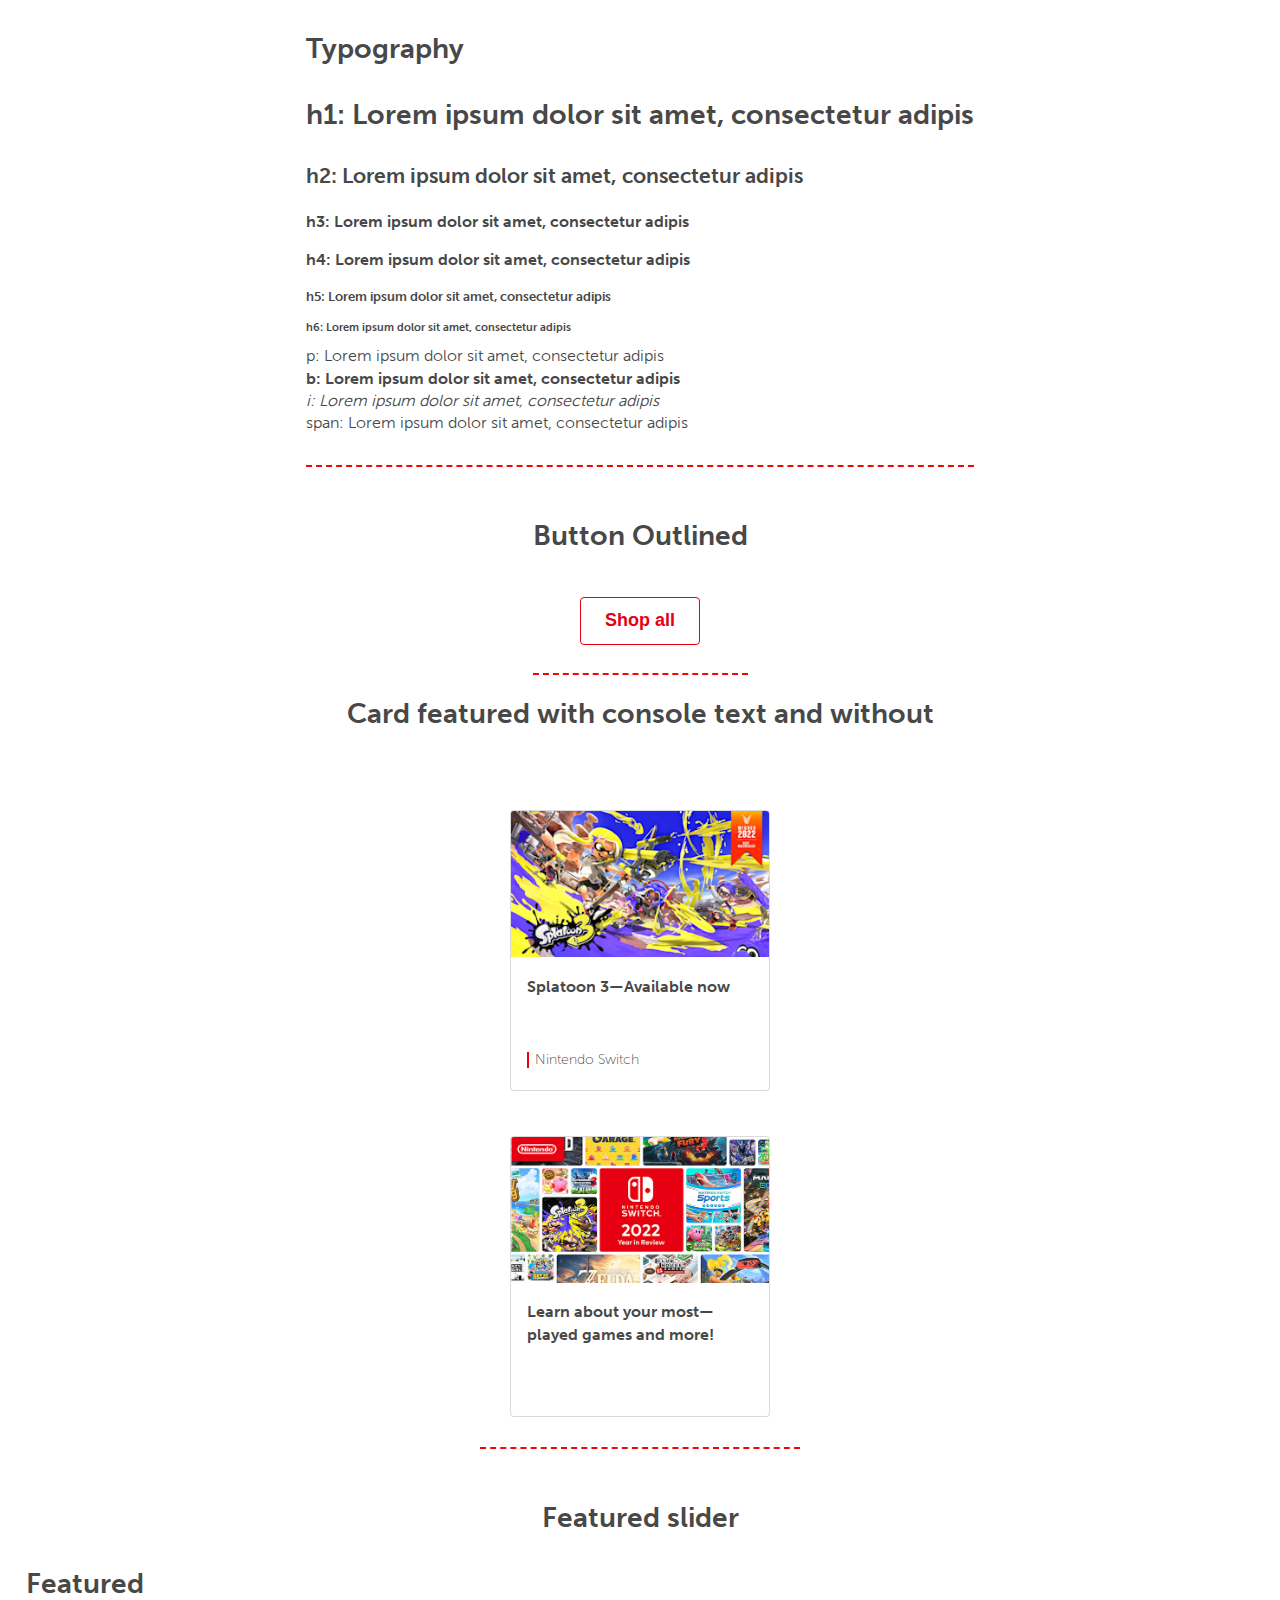
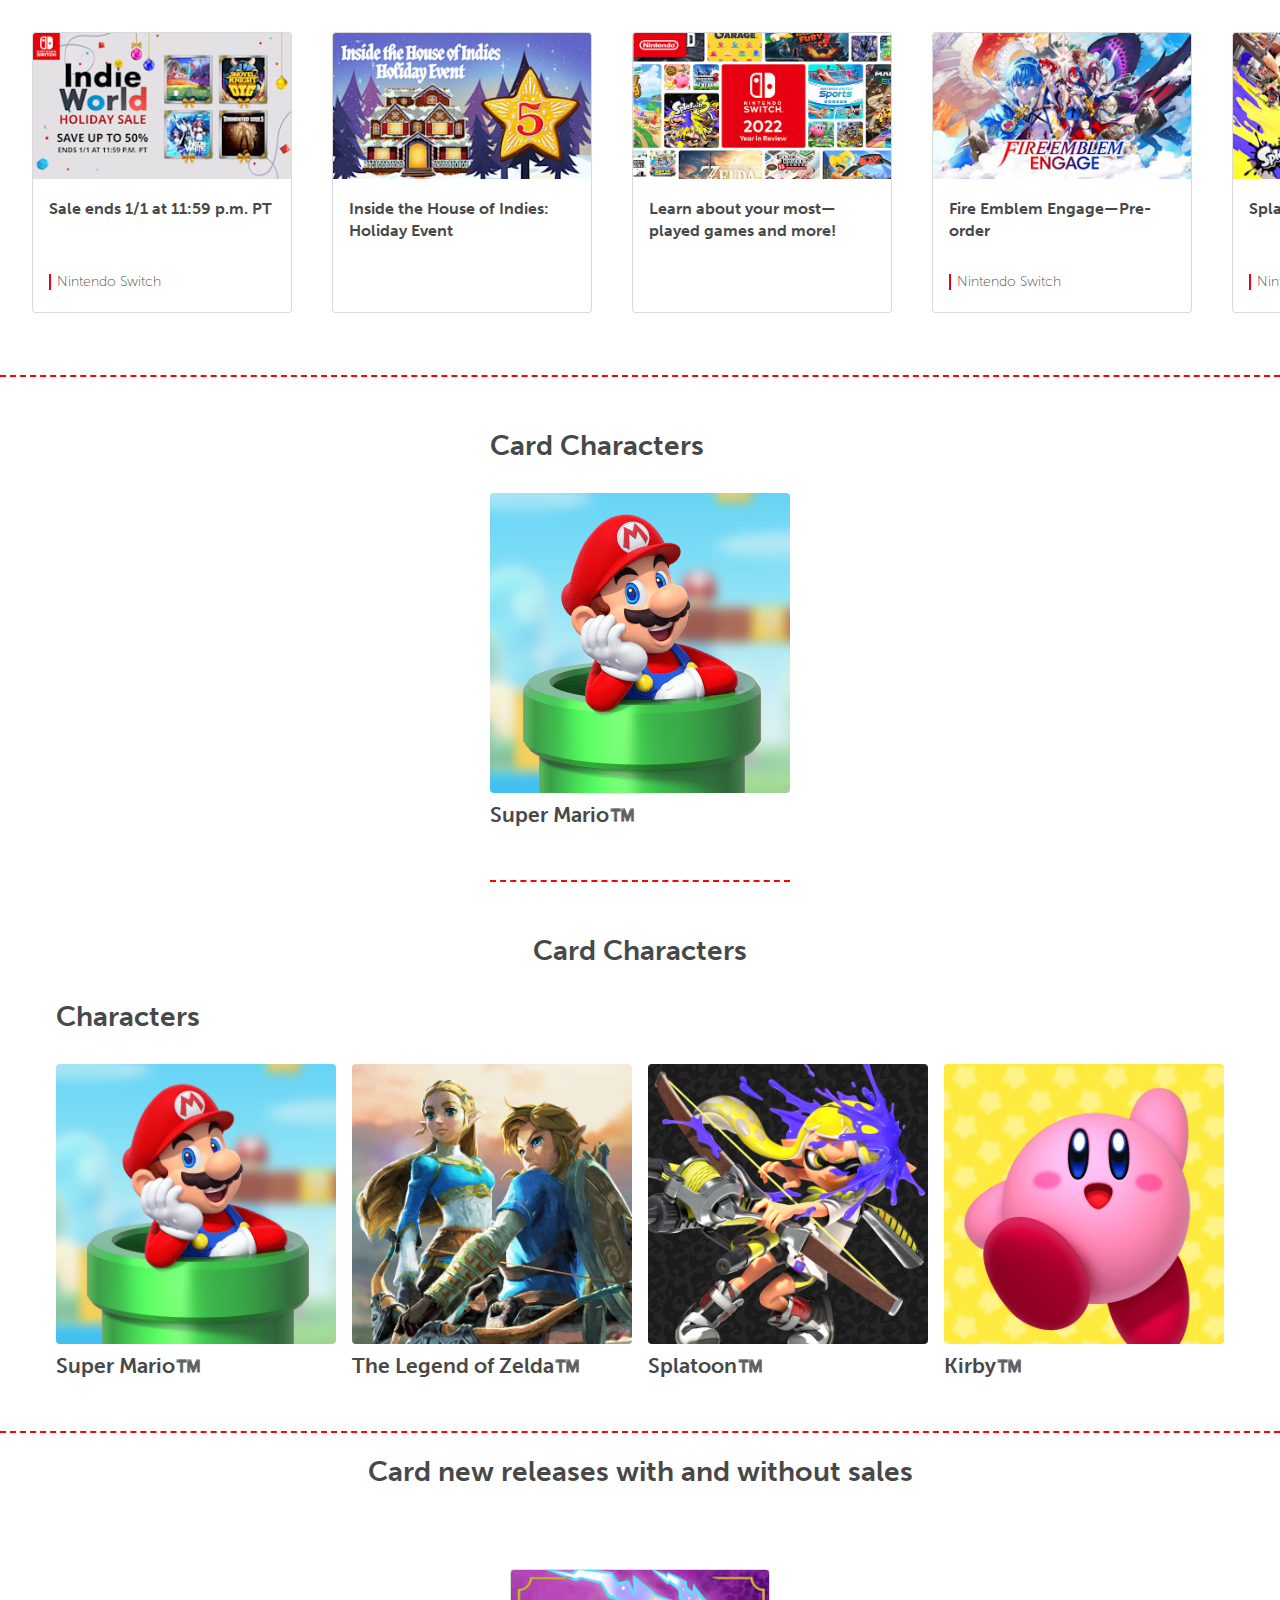
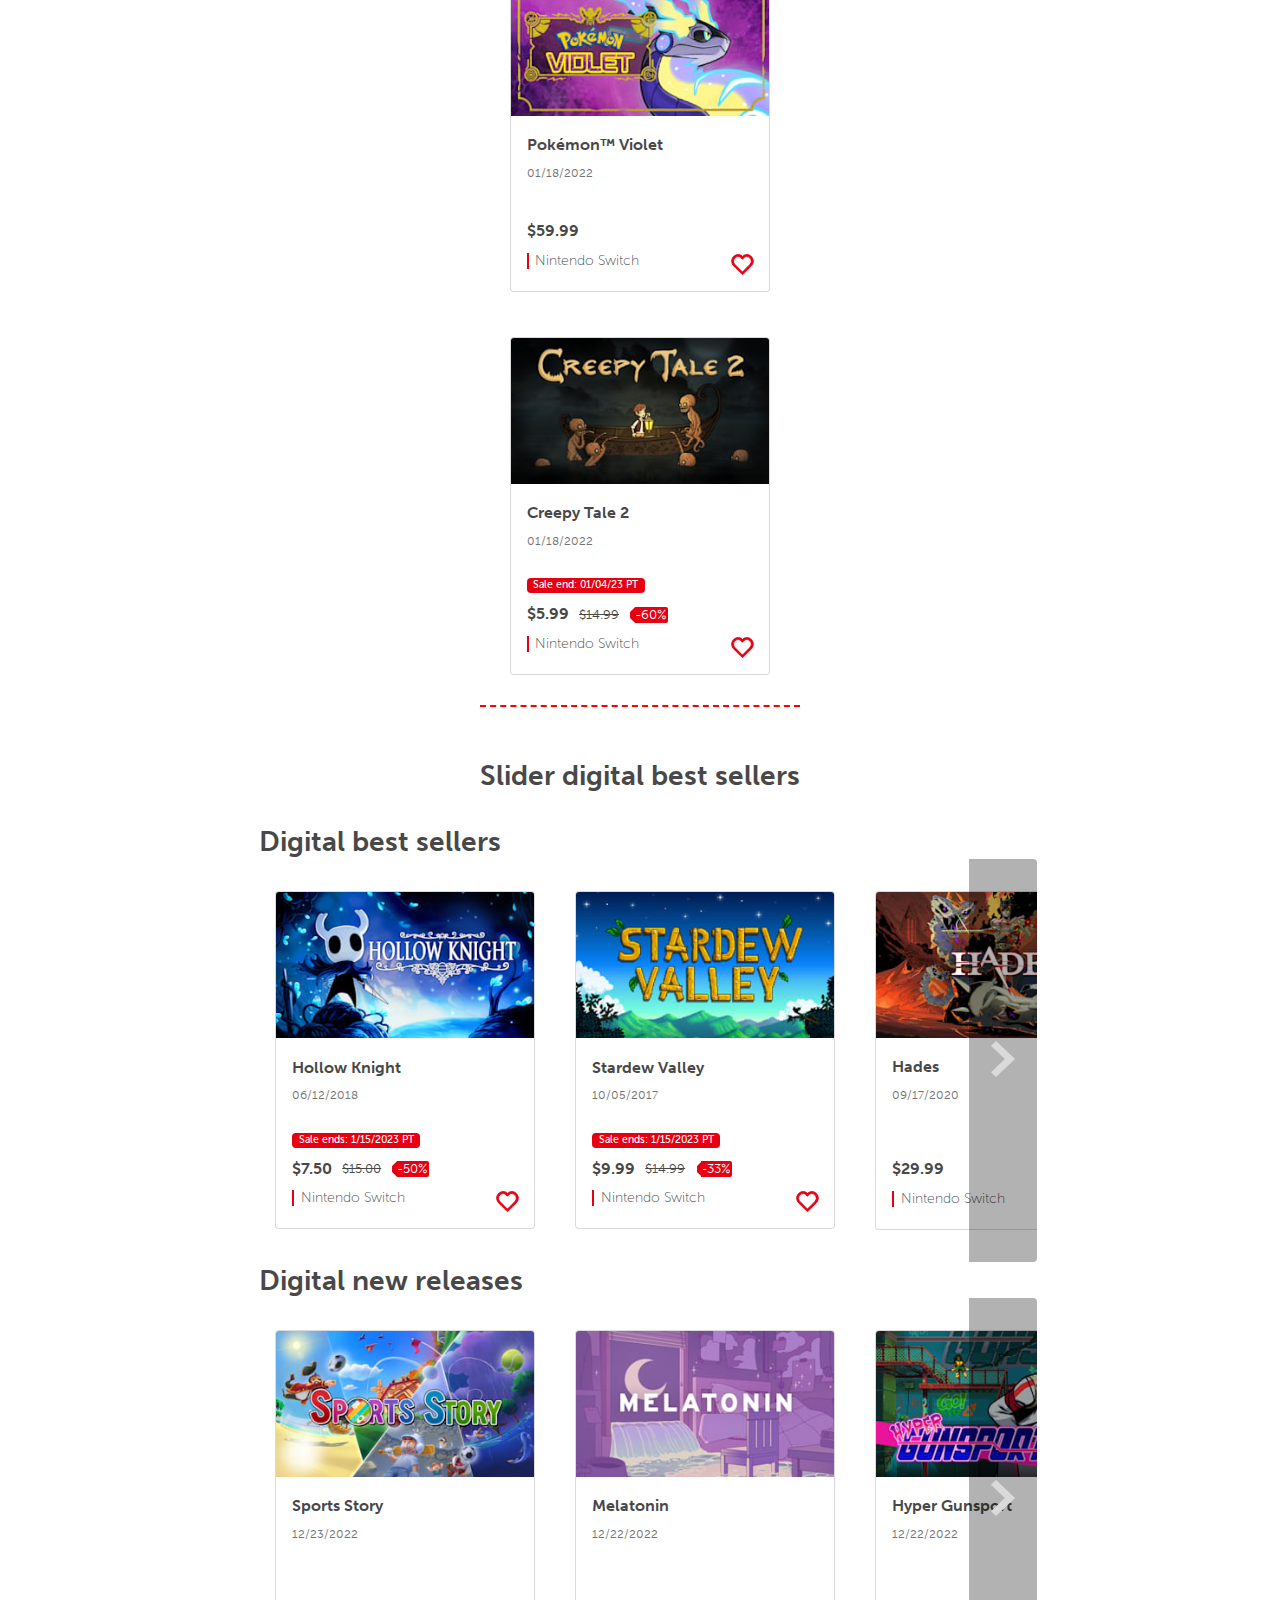
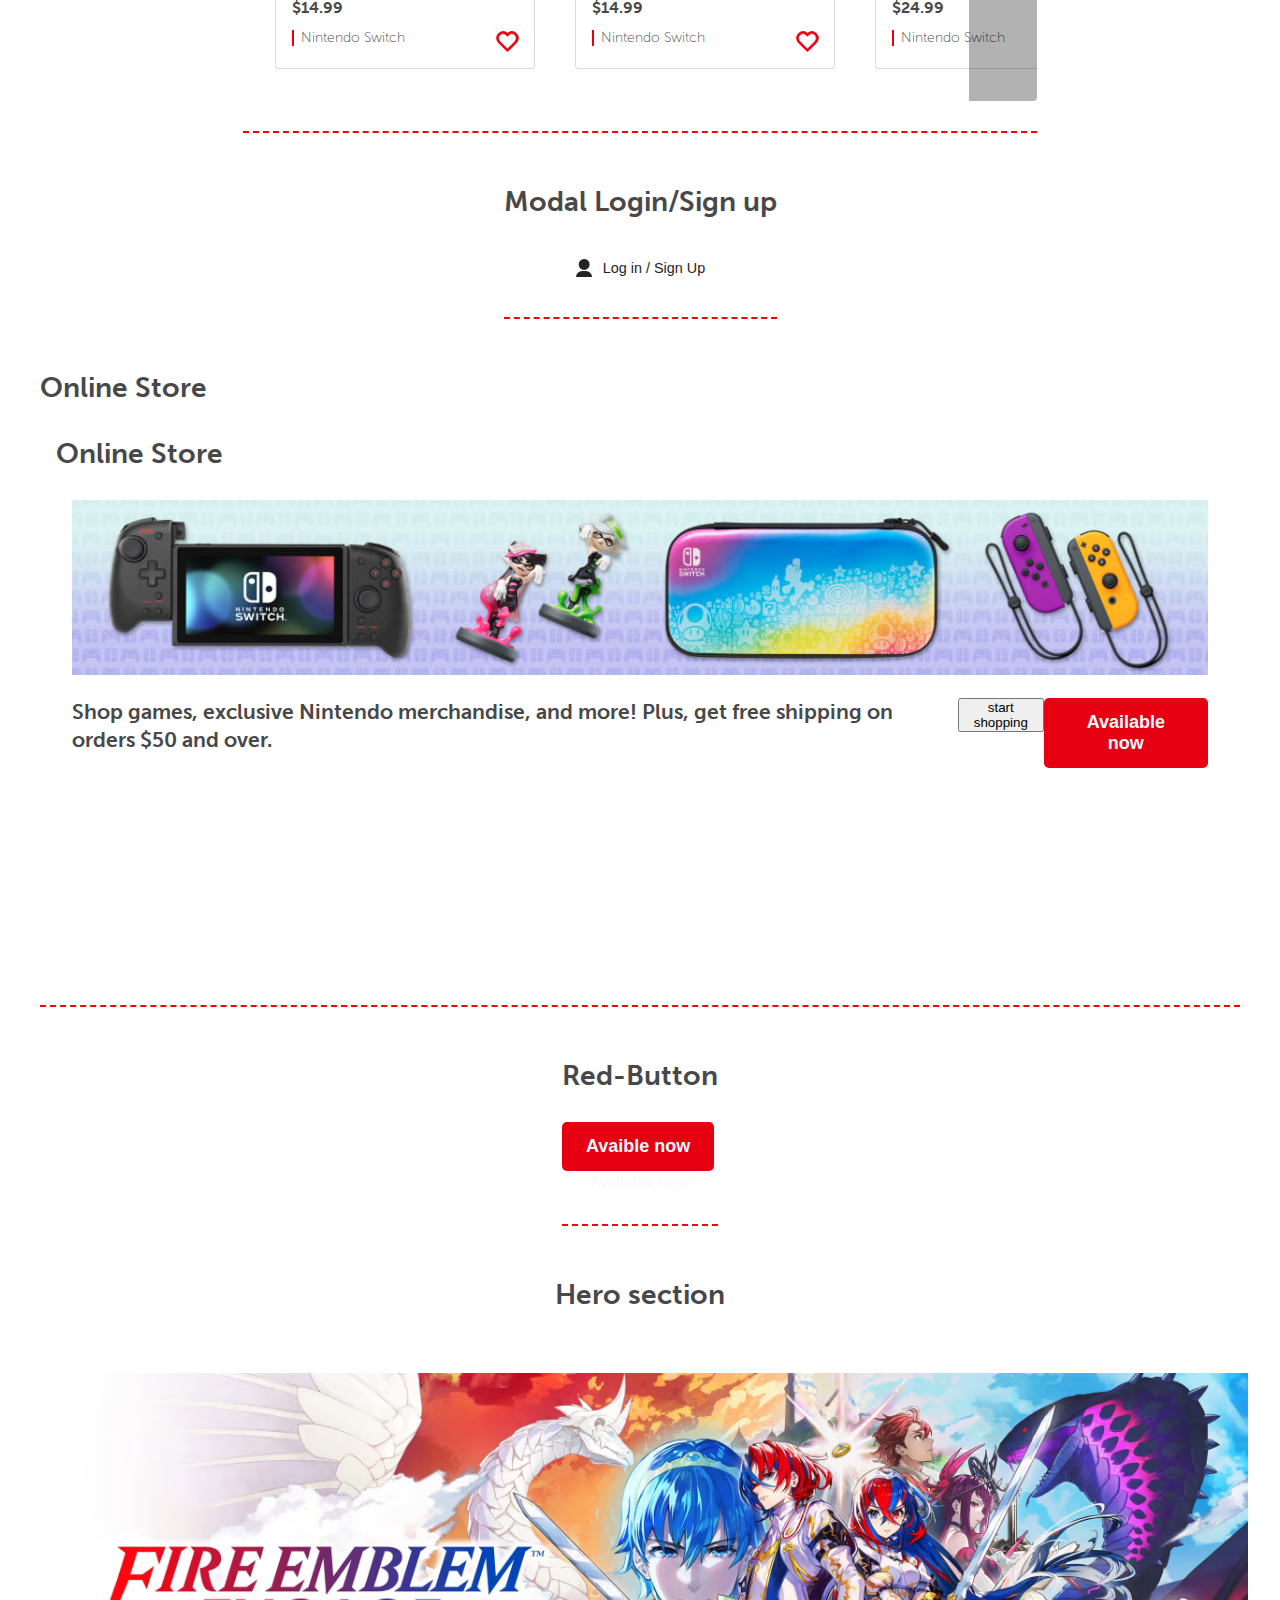
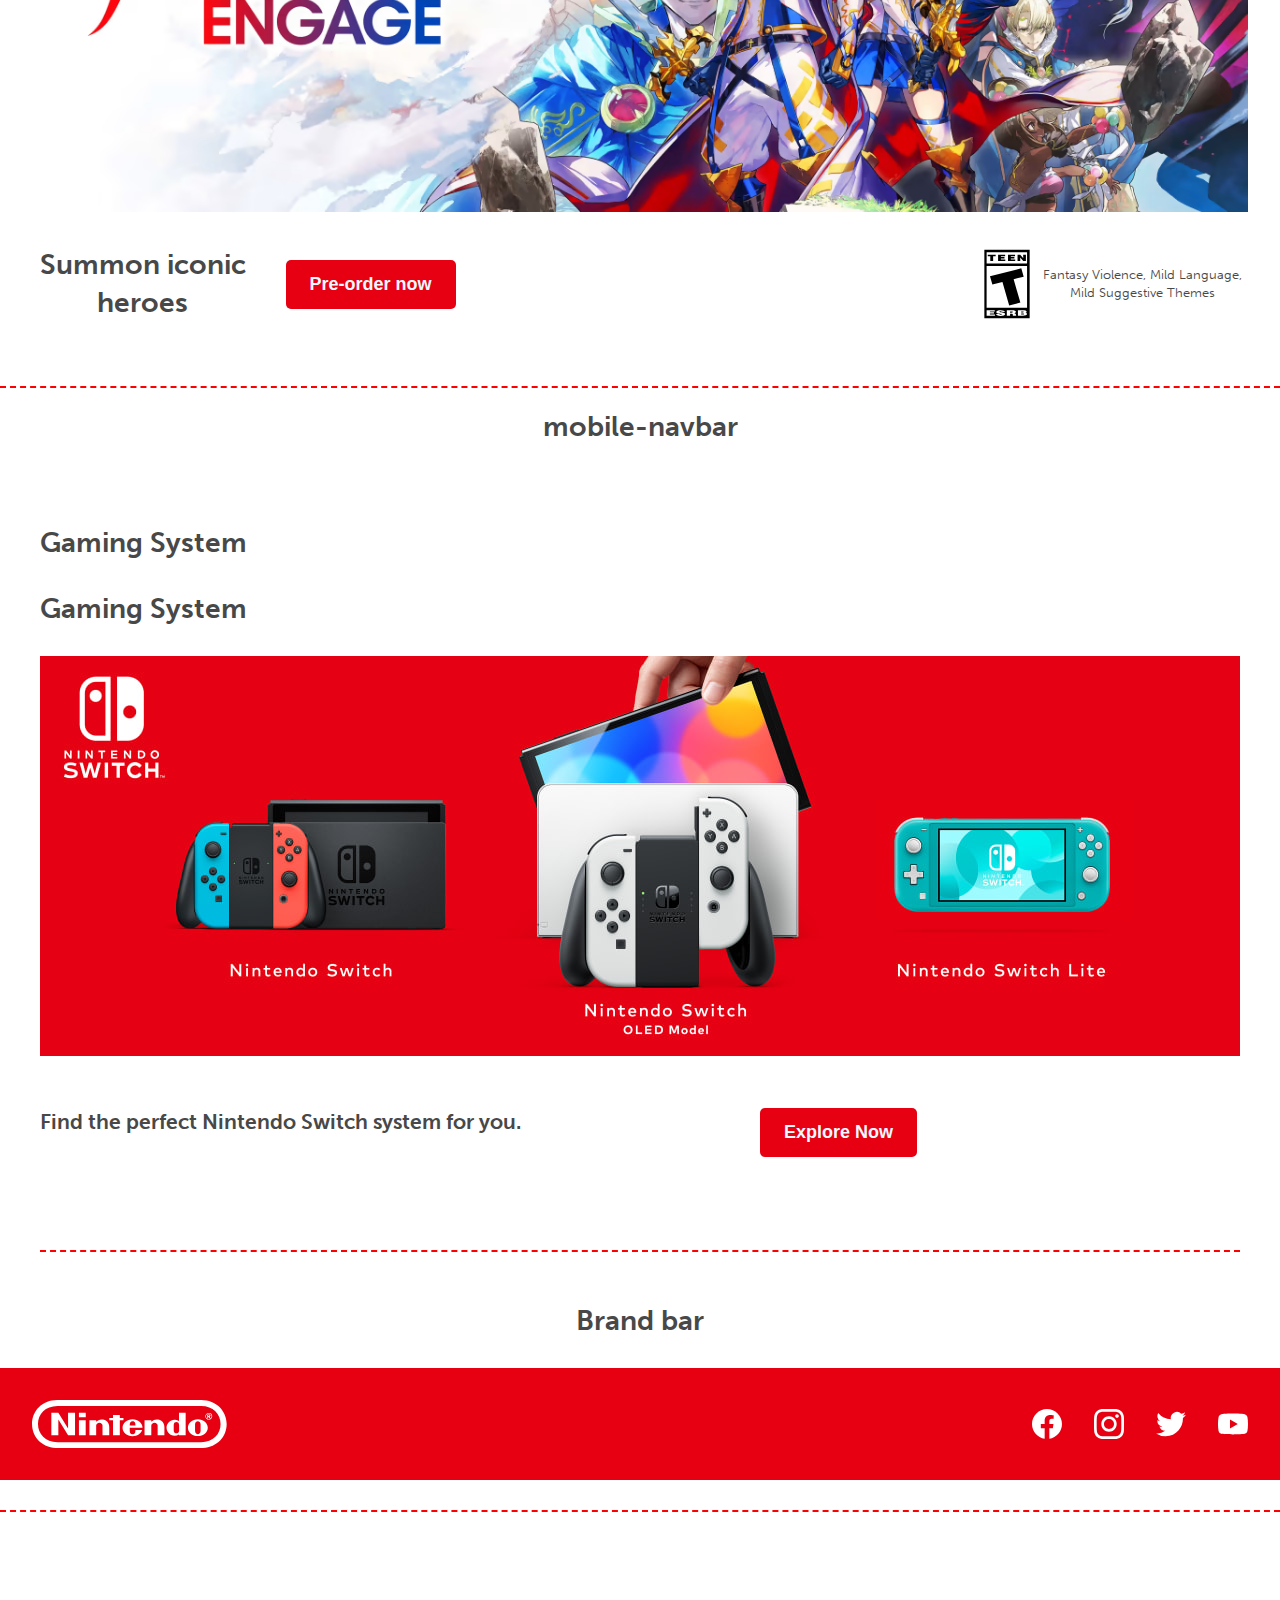
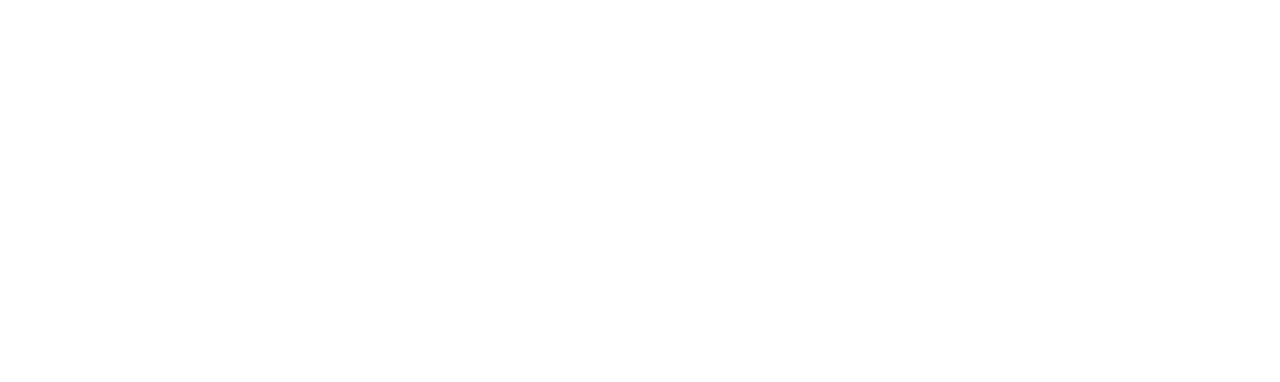
==== commit 6b2477c2: "feat: merged branch 20-brand-bar" ====
--- a/components.html
+++ b/components.html
@@ -2271,20 +2271,27 @@
           <div class="online-store-description">
             <h2 class="online-store-b">Shop games, exclusive Nintendo merchandise, and more! Plus, get free shipping on
               orders $50 and over.</h2>
-            <button class="button-red">
-              <a class="link" href="http://www.google.it" target="a_blank">Available now</a>
-            </button>
+
+            <button>
+              start shopping
+              <button class="button-red">
+                <a class="link" href="http://www.google.it" target="a_blank">Available now</a>
+              </button>
           </div>
         </section>
       </div>
-      <div></div>
+
     </section>
 
     <section class="component">
       <h1>Red-Button</h1>
       <div>
         <button class="button-red">
-          <a class="link" href="http://www.google.it" target="a_blank">Available now</a>
+
+          <a class="link" href="http://www.google.it" target="a_blank">Avaible now</a>
+        </button>
+
+        <a class="link" href="http://www.google.it" target="a_blank">Available now</a>
         </button>
       </div>
       <div></div>
@@ -2336,9 +2343,12 @@
             </div>
           </div>
         </section>
+
       </div>
       <div></div>
     </section>
+
+
 
     <section>
       <h1>mobile-navbar</h1>
@@ -2380,51 +2390,66 @@
       <div></div>
     </section>
 
+    <section class="component">
+      <h1>Gaming System</h1>
+      <div class="gaming-system-container">
+        <h1 class="section-title"> Gaming System </h1>
+        <a class="gaming-system-img-link" href="https://www.nintendo.com/switch/">
+          <img srcset="assets/img/Nintendo_Switch_family_wide_TEST-1.png" width="100%" media="(min-width:768px)">
+        </a>
+        <div class="gaming-system-description">
+          <h2 class="gaming-system-b">Find the perfect Nintendo Switch system for you.</h2>
+          <button class="button-red">
+            <a class="link" href="https://www.nintendo.com/switch/" target="a_blank">Explore Now</a>
+          </button>
+        </div>
+      </div>
+    </section>
+
     <section class="component" style="width:100%">
       <h1 class="section-title" style="margin-left: auto; margin-right:auto">Brand bar</h1>
-      <div>
-        <section class="brand-bar-container">
-          <div class="brand-bar-content">
-            <svg viewBox="0 0 97 24" xmlns="http://www.w3.org/2000/svg" width="195" role="presentation" alt=""
-              data-testid="NintendoRacetrackLogoIcon" size="195" color="white">
+      <section class="brand-bar-container">
+        <div class="brand-bar-content">
+          <svg viewBox="0 0 97 24" xmlns="http://www.w3.org/2000/svg" width="195" role="presentation" alt=""
+            data-testid="NintendoRacetrackLogoIcon" size="195" color="white">
+            <path
+              d="M17.945 14.157l-4.85-7.838H9.609V17.59h3.486V9.752l4.85 7.838h3.456V6.32h-3.486l.03 7.837zm27.554-4.04V8.993H43.68v-1.52h-3.395v1.52h-1.849v1.124h1.85v7.473h3.394v-7.473h1.82zM23.341 17.56h3.364v-7.474h-3.364v7.474zm0-8.932h3.395V6.319H23.34v2.309zm59.17.942c-2.728 0-4.941 1.883-4.941 4.192s2.213 4.193 4.94 4.193c2.729 0 4.942-1.884 4.942-4.193 0-2.309-2.213-4.192-4.941-4.192zm1.364 5.772c0 1.185-.698 1.67-1.364 1.67-.667 0-1.395-.485-1.395-1.67v-3.16c0-1.184.697-1.67 1.395-1.67.666 0 1.364.486 1.364 1.67v3.16zm-10.73-4.891c-.547-.304-1.123-.608-1.91-.669-2.426-.212-4.305 1.945-4.305 3.92 0 2.612 2 3.554 2.304 3.706 1.152.516 2.607.547 3.88-.274v.426h3.334V6.32h-3.334c.03 0 .03 2.4.03 4.13zm.03 3.342v1.336c0 1.155-.789 1.458-1.334 1.458-.546 0-1.334-.303-1.334-1.458v-2.673c0-1.155.788-1.458 1.334-1.458.515 0 1.333.303 1.333 1.458v1.337zM34.616 9.752c-1.122.03-2.031.516-2.698 1.124v-.79h-3.365v7.474h3.365v-4.922c0-.638.697-1.367 1.607-1.367.909 0 1.546.73 1.546 1.367v4.922h3.364v-4.071c0-2.947-2.546-3.798-3.82-3.737zm27.433 0a4.075 4.075 0 0 0-2.698 1.124v-.79h-3.365v7.474h3.365v-4.922c0-.638.697-1.367 1.606-1.367.91 0 1.546.73 1.546 1.367v4.922h3.365v-4.071c0-2.947-2.546-3.798-3.82-3.737zm-7.063 4.101c0-2.309-2.243-4.253-4.971-4.253-2.759 0-4.972 1.884-4.972 4.193 0 2.308 2.213 4.192 4.972 4.192 2.273 0 4.213-1.306 4.789-3.068H51.44v.455c0 1.367-.91 1.671-1.394 1.671-.515 0-1.425-.304-1.425-1.67v-1.55l6.366.03zm-6.123-2.643a1.391 1.391 0 0 1 1.182-.668c.455 0 .91.213 1.182.668.212.365.212.82.212 1.458H48.62c0-.637.03-1.063.243-1.458zm39.921-3.493c0-.365-.272-.547-.818-.547h-.758v1.914h.455v-.79h.242l.364.79h.515l-.424-.851c.273-.091.424-.273.424-.516zm-.879.273h-.242v-.547h.212c.273 0 .424.091.424.274 0 .212-.12.273-.394.273zm.03-1.58c-.94 0-1.727.79-1.727 1.732s.788 1.732 1.728 1.732 1.727-.79 1.727-1.732a1.73 1.73 0 0 0-1.727-1.732zm0 3.13a1.413 1.413 0 0 1-1.394-1.398c0-.76.637-1.398 1.395-1.398.757 0 1.394.638 1.394 1.398 0 .76-.637 1.397-1.394 1.397zM84.148 0H12.64C5.062-.03 0 5.438 0 11.97c0 6.53 5.062 11.939 12.67 11.939h71.508c7.608 0 12.67-5.408 12.67-11.94C96.818 5.44 91.726 0 84.148 0zm-.03 20.993H12.671c-6.033.03-9.7-4.041-9.7-9.023 0-4.983 3.698-8.993 9.7-9.023h71.446c6.002 0 9.7 4.04 9.7 9.023 0 4.982-3.668 9.023-9.7 9.023z"
+              fill="currentColor"></path>
+          </svg>
+          <div class="brand-bar-social">
+            <svg xmlns="http://www.w3.org/2000/svg" viewBox="0 0 32 32" width="30" role="presentation" alt=""
+              data-testid="FacebookIcon" size="30" color="white">
               <path
-                d="M17.945 14.157l-4.85-7.838H9.609V17.59h3.486V9.752l4.85 7.838h3.456V6.32h-3.486l.03 7.837zm27.554-4.04V8.993H43.68v-1.52h-3.395v1.52h-1.849v1.124h1.85v7.473h3.394v-7.473h1.82zM23.341 17.56h3.364v-7.474h-3.364v7.474zm0-8.932h3.395V6.319H23.34v2.309zm59.17.942c-2.728 0-4.941 1.883-4.941 4.192s2.213 4.193 4.94 4.193c2.729 0 4.942-1.884 4.942-4.193 0-2.309-2.213-4.192-4.941-4.192zm1.364 5.772c0 1.185-.698 1.67-1.364 1.67-.667 0-1.395-.485-1.395-1.67v-3.16c0-1.184.697-1.67 1.395-1.67.666 0 1.364.486 1.364 1.67v3.16zm-10.73-4.891c-.547-.304-1.123-.608-1.91-.669-2.426-.212-4.305 1.945-4.305 3.92 0 2.612 2 3.554 2.304 3.706 1.152.516 2.607.547 3.88-.274v.426h3.334V6.32h-3.334c.03 0 .03 2.4.03 4.13zm.03 3.342v1.336c0 1.155-.789 1.458-1.334 1.458-.546 0-1.334-.303-1.334-1.458v-2.673c0-1.155.788-1.458 1.334-1.458.515 0 1.333.303 1.333 1.458v1.337zM34.616 9.752c-1.122.03-2.031.516-2.698 1.124v-.79h-3.365v7.474h3.365v-4.922c0-.638.697-1.367 1.607-1.367.909 0 1.546.73 1.546 1.367v4.922h3.364v-4.071c0-2.947-2.546-3.798-3.82-3.737zm27.433 0a4.075 4.075 0 0 0-2.698 1.124v-.79h-3.365v7.474h3.365v-4.922c0-.638.697-1.367 1.606-1.367.91 0 1.546.73 1.546 1.367v4.922h3.365v-4.071c0-2.947-2.546-3.798-3.82-3.737zm-7.063 4.101c0-2.309-2.243-4.253-4.971-4.253-2.759 0-4.972 1.884-4.972 4.193 0 2.308 2.213 4.192 4.972 4.192 2.273 0 4.213-1.306 4.789-3.068H51.44v.455c0 1.367-.91 1.671-1.394 1.671-.515 0-1.425-.304-1.425-1.67v-1.55l6.366.03zm-6.123-2.643a1.391 1.391 0 0 1 1.182-.668c.455 0 .91.213 1.182.668.212.365.212.82.212 1.458H48.62c0-.637.03-1.063.243-1.458zm39.921-3.493c0-.365-.272-.547-.818-.547h-.758v1.914h.455v-.79h.242l.364.79h.515l-.424-.851c.273-.091.424-.273.424-.516zm-.879.273h-.242v-.547h.212c.273 0 .424.091.424.274 0 .212-.12.273-.394.273zm.03-1.58c-.94 0-1.727.79-1.727 1.732s.788 1.732 1.728 1.732 1.727-.79 1.727-1.732a1.73 1.73 0 0 0-1.727-1.732zm0 3.13a1.413 1.413 0 0 1-1.394-1.398c0-.76.637-1.398 1.395-1.398.757 0 1.394.638 1.394 1.398 0 .76-.637 1.397-1.394 1.397zM84.148 0H12.64C5.062-.03 0 5.438 0 11.97c0 6.53 5.062 11.939 12.67 11.939h71.508c7.608 0 12.67-5.408 12.67-11.94C96.818 5.44 91.726 0 84.148 0zm-.03 20.993H12.671c-6.033.03-9.7-4.041-9.7-9.023 0-4.983 3.698-8.993 9.7-9.023h71.446c6.002 0 9.7 4.04 9.7 9.023 0 4.982-3.668 9.023-9.7 9.023z"
+                d="M16 0C7.2 0 0 7.2 0 16c0 8 5.9 14.6 13.5 15.8V20.6H9.4V16h4.1v-3.5c0-4 2.4-6.2 6-6.2 1.8 0 3.6.3 3.6.3v3.9h-2c-2 0-2.6 1.2-2.6 2.5v3h4.4l-.7 4.6h-3.7v11.2C26.1 30.6 32 24 32 16c0-8.8-7.2-16-16-16z"
                 fill="currentColor"></path>
             </svg>
-            <div class="brand-bar-social">
-              <svg xmlns="http://www.w3.org/2000/svg" viewBox="0 0 32 32" width="30" role="presentation" alt=""
-                data-testid="FacebookIcon" size="30" color="white">
-                <path
-                  d="M16 0C7.2 0 0 7.2 0 16c0 8 5.9 14.6 13.5 15.8V20.6H9.4V16h4.1v-3.5c0-4 2.4-6.2 6-6.2 1.8 0 3.6.3 3.6.3v3.9h-2c-2 0-2.6 1.2-2.6 2.5v3h4.4l-.7 4.6h-3.7v11.2C26.1 30.6 32 24 32 16c0-8.8-7.2-16-16-16z"
-                  fill="currentColor"></path>
-              </svg>
-              <svg xmlns="http://www.w3.org/2000/svg" viewBox="0 0 32 32" xml:space="preserve" width="30"
-                role="presentation" alt="" data-testid="InstagramIcon" size="30" color="white">
-                <path fill="currentColor"
-                  d="M24.506 5.514c-.511 0-.949.188-1.335.573-.385.376-.573.845-.573 1.397 0 .51.188.949.573 1.334.376.386.845.574 1.397.574.51 0 .949-.188 1.334-.574.376-.375.574-.823.574-1.334 0-.552-.188-1.011-.574-1.397-.375-.385-.844-.573-1.396-.573z">
-                </path>
-                <path fill="currentColor"
-                  d="M31.687 7.213a9.443 9.443 0 0 0-.51-1.689 7.692 7.692 0 0 0-.761-1.49 11.917 11.917 0 0 0-1.084-1.366c-.47-.427-.918-.792-1.366-1.084a7.403 7.403 0 0 0-1.49-.76 21.14 21.14 0 0 0-1.689-.48c-.615-.146-1.345-.24-2.189-.281-.844 0-1.616-.01-2.314-.032C19.586.011 18.158 0 16 0s-3.586.01-4.284.031c-.698.021-1.47.052-2.314.094-.844 0-1.574.073-2.189.219-.615.156-1.178.313-1.689.48-.51.208-.99.469-1.459.76-.469.303-.928.657-1.397 1.084-.427.47-.792.928-1.084 1.397-.291.47-.552.949-.76 1.46-.178.51-.334 1.073-.48 1.688-.146.615-.219 1.345-.219 2.189-.042.844-.073 1.616-.094 2.314C.011 12.414 0 13.842 0 16s.01 3.586.031 4.284c.021.698.052 1.47.094 2.314 0 .844.073 1.574.219 2.189.146.615.313 1.178.48 1.689.208.552.469 1.042.76 1.49.303.448.657.897 1.084 1.366.47.427.928.792 1.397 1.084.459.291.949.552 1.46.76.51.167 1.073.334 1.688.48.615.146 1.345.219 2.189.219.844.042 1.616.073 2.314.094.698.02 2.126.031 4.284.031s3.586-.01 4.284-.031a78.06 78.06 0 0 1 2.314-.032c.844-.041 1.574-.135 2.189-.281a26.634 26.634 0 0 0 1.689-.48 7.692 7.692 0 0 0 1.49-.76c.448-.303.897-.657 1.366-1.084.427-.47.792-.928 1.084-1.397.291-.459.552-.949.76-1.46.22-.51.386-1.073.511-1.688s.209-1.345.25-2.189c0-.844.01-1.616.032-2.314.02-.698.031-2.126.031-4.284v-4.284c0-.698-.02-1.47-.063-2.314a14.798 14.798 0 0 0-.25-2.189zm-2.574 13.008c-.021.657-.052 1.408-.094 2.252-.042.76-.115 1.376-.219 1.845a7.77 7.77 0 0 1-.354 1.146 3.9 3.9 0 0 1-.48.98c-.187.271-.417.563-.667.855a8.21 8.21 0 0 1-.886.667c-.292.188-.615.375-.948.542-.303.084-.678.177-1.147.282-.47.104-1.084.177-1.845.218-.844.042-1.605.073-2.283.094-.677.021-2.074.032-4.19.032s-3.513-.01-4.19-.032c-.678-.02-1.439-.052-2.283-.094-.76-.041-1.376-.114-1.845-.218s-.855-.198-1.146-.282a10.26 10.26 0 0 1-.949-.542 8.21 8.21 0 0 1-.886-.667c-.25-.292-.48-.584-.667-.855a3.435 3.435 0 0 1-.48-.98 6.029 6.029 0 0 1-.354-1.146c-.104-.47-.177-1.084-.219-1.845-.042-.844-.073-1.595-.094-2.251-.02-.657-.031-2.064-.031-4.222 0-2.116.01-3.513.031-4.19.021-.678.052-1.439.094-2.283.042-.76.115-1.376.219-1.845.115-.469.23-.834.354-1.084.125-.386.292-.73.48-1.021.187-.292.417-.574.667-.824.292-.292.594-.542.886-.73.292-.198.605-.354.949-.479.302-.136.677-.25 1.146-.354s1.084-.178 1.845-.22a46.697 46.697 0 0 1 2.283-.062h8.38c.677 0 1.439.021 2.283.063.76.041 1.376.114 1.845.219.469.114.855.229 1.146.354.334.125.657.292.949.48.292.187.594.416.886.667.25.291.48.594.667.886.198.291.355.615.48.948.135.302.25.678.354 1.147s.177 1.084.219 1.845c.042.854.073 1.615.094 2.293.02.677.031 2.074.031 4.19 0 2.158-.01 3.565-.031 4.221z">
-                </path>
-                <path fill="currentColor"
-                  d="M15.99 7.797c-2.294 0-4.232.802-5.817 2.387C8.578 11.779 7.786 13.717 7.786 16c0 2.293.792 4.221 2.387 5.816 1.595 1.595 3.523 2.387 5.817 2.387s4.231-.802 5.816-2.387c1.584-1.595 2.376-3.533 2.387-5.816 0-2.293-.803-4.232-2.387-5.816-1.595-1.595-3.523-2.387-5.816-2.387zm3.783 11.987c-1.042 1.032-2.303 1.553-3.783 1.553-1.491 0-2.742-.51-3.784-1.553-1.032-1.043-1.553-2.304-1.553-3.784 0-1.49.51-2.741 1.553-3.784 1.042-1.032 2.303-1.553 3.784-1.553s2.74.521 3.783 1.553c1.032 1.043 1.553 2.304 1.553 3.784 0 1.49-.51 2.741-1.553 3.784z">
-                </path>
-              </svg>
-              <svg xmlns="http://www.w3.org/2000/svg" viewBox="0 0 32 32" width="30" role="presentation" alt=""
-                data-testid="TwitterIcon" size="30" color="white">
-                <path
-                  d="M28.73 9.48v.85C28.75 19 22.16 29 10.11 29A18.65 18.65 0 0 1 .06 26a13.61 13.61 0 0 0 1.56.1 13.2 13.2 0 0 0 8.14-2.81 6.58 6.58 0 0 1-6.12-4.55 6.58 6.58 0 0 0 3-.12 6.54 6.54 0 0 1-5.26-6.42v-.08a6.46 6.46 0 0 0 3 .82 6.57 6.57 0 0 1-2-8.75 18.62 18.62 0 0 0 13.5 6.85A6.56 6.56 0 0 1 27 5.09a13.32 13.32 0 0 0 4.12-1.59 6.56 6.56 0 0 1-2.88 3.62 13 13 0 0 0 3.76-1 13.18 13.18 0 0 1-3.27 3.36z"
-                  fill="currentColor"></path>
-              </svg>
-              <svg xmlns="http://www.w3.org/2000/svg" viewBox="0 0 32 32" width="30" role="presentation" alt=""
-                data-testid="YoutubeIcon" size="30" color="white">
-                <path
-                  d="M31.33 8.3a4 4 0 0 0-2.83-2.83C26 4.8 16 4.8 16 4.8s-10 0-12.5.67A4 4 0 0 0 .67 8.3 41.51 41.51 0 0 0 0 16a41.51 41.51 0 0 0 .67 7.7 4 4 0 0 0 2.83 2.83c2.5.67 12.5.67 12.5.67s10 0 12.5-.67a4 4 0 0 0 2.83-2.83A41.51 41.51 0 0 0 32 16a41.51 41.51 0 0 0-.67-7.7zM12.8 20.8v-9.6l8.31 4.8z"
-                  fill="currentColor"></path>
-              </svg>
-            </div>
+            <svg xmlns="http://www.w3.org/2000/svg" viewBox="0 0 32 32" xml:space="preserve" width="30"
+              role="presentation" alt="" data-testid="InstagramIcon" size="30" color="white">
+              <path fill="currentColor"
+                d="M24.506 5.514c-.511 0-.949.188-1.335.573-.385.376-.573.845-.573 1.397 0 .51.188.949.573 1.334.376.386.845.574 1.397.574.51 0 .949-.188 1.334-.574.376-.375.574-.823.574-1.334 0-.552-.188-1.011-.574-1.397-.375-.385-.844-.573-1.396-.573z">
+              </path>
+              <path fill="currentColor"
+                d="M31.687 7.213a9.443 9.443 0 0 0-.51-1.689 7.692 7.692 0 0 0-.761-1.49 11.917 11.917 0 0 0-1.084-1.366c-.47-.427-.918-.792-1.366-1.084a7.403 7.403 0 0 0-1.49-.76 21.14 21.14 0 0 0-1.689-.48c-.615-.146-1.345-.24-2.189-.281-.844 0-1.616-.01-2.314-.032C19.586.011 18.158 0 16 0s-3.586.01-4.284.031c-.698.021-1.47.052-2.314.094-.844 0-1.574.073-2.189.219-.615.156-1.178.313-1.689.48-.51.208-.99.469-1.459.76-.469.303-.928.657-1.397 1.084-.427.47-.792.928-1.084 1.397-.291.47-.552.949-.76 1.46-.178.51-.334 1.073-.48 1.688-.146.615-.219 1.345-.219 2.189-.042.844-.073 1.616-.094 2.314C.011 12.414 0 13.842 0 16s.01 3.586.031 4.284c.021.698.052 1.47.094 2.314 0 .844.073 1.574.219 2.189.146.615.313 1.178.48 1.689.208.552.469 1.042.76 1.49.303.448.657.897 1.084 1.366.47.427.928.792 1.397 1.084.459.291.949.552 1.46.76.51.167 1.073.334 1.688.48.615.146 1.345.219 2.189.219.844.042 1.616.073 2.314.094.698.02 2.126.031 4.284.031s3.586-.01 4.284-.031a78.06 78.06 0 0 1 2.314-.032c.844-.041 1.574-.135 2.189-.281a26.634 26.634 0 0 0 1.689-.48 7.692 7.692 0 0 0 1.49-.76c.448-.303.897-.657 1.366-1.084.427-.47.792-.928 1.084-1.397.291-.459.552-.949.76-1.46.22-.51.386-1.073.511-1.688s.209-1.345.25-2.189c0-.844.01-1.616.032-2.314.02-.698.031-2.126.031-4.284v-4.284c0-.698-.02-1.47-.063-2.314a14.798 14.798 0 0 0-.25-2.189zm-2.574 13.008c-.021.657-.052 1.408-.094 2.252-.042.76-.115 1.376-.219 1.845a7.77 7.77 0 0 1-.354 1.146 3.9 3.9 0 0 1-.48.98c-.187.271-.417.563-.667.855a8.21 8.21 0 0 1-.886.667c-.292.188-.615.375-.948.542-.303.084-.678.177-1.147.282-.47.104-1.084.177-1.845.218-.844.042-1.605.073-2.283.094-.677.021-2.074.032-4.19.032s-3.513-.01-4.19-.032c-.678-.02-1.439-.052-2.283-.094-.76-.041-1.376-.114-1.845-.218s-.855-.198-1.146-.282a10.26 10.26 0 0 1-.949-.542 8.21 8.21 0 0 1-.886-.667c-.25-.292-.48-.584-.667-.855a3.435 3.435 0 0 1-.48-.98 6.029 6.029 0 0 1-.354-1.146c-.104-.47-.177-1.084-.219-1.845-.042-.844-.073-1.595-.094-2.251-.02-.657-.031-2.064-.031-4.222 0-2.116.01-3.513.031-4.19.021-.678.052-1.439.094-2.283.042-.76.115-1.376.219-1.845.115-.469.23-.834.354-1.084.125-.386.292-.73.48-1.021.187-.292.417-.574.667-.824.292-.292.594-.542.886-.73.292-.198.605-.354.949-.479.302-.136.677-.25 1.146-.354s1.084-.178 1.845-.22a46.697 46.697 0 0 1 2.283-.062h8.38c.677 0 1.439.021 2.283.063.76.041 1.376.114 1.845.219.469.114.855.229 1.146.354.334.125.657.292.949.48.292.187.594.416.886.667.25.291.48.594.667.886.198.291.355.615.48.948.135.302.25.678.354 1.147s.177 1.084.219 1.845c.042.854.073 1.615.094 2.293.02.677.031 2.074.031 4.19 0 2.158-.01 3.565-.031 4.221z">
+              </path>
+              <path fill="currentColor"
+                d="M15.99 7.797c-2.294 0-4.232.802-5.817 2.387C8.578 11.779 7.786 13.717 7.786 16c0 2.293.792 4.221 2.387 5.816 1.595 1.595 3.523 2.387 5.817 2.387s4.231-.802 5.816-2.387c1.584-1.595 2.376-3.533 2.387-5.816 0-2.293-.803-4.232-2.387-5.816-1.595-1.595-3.523-2.387-5.816-2.387zm3.783 11.987c-1.042 1.032-2.303 1.553-3.783 1.553-1.491 0-2.742-.51-3.784-1.553-1.032-1.043-1.553-2.304-1.553-3.784 0-1.49.51-2.741 1.553-3.784 1.042-1.032 2.303-1.553 3.784-1.553s2.74.521 3.783 1.553c1.032 1.043 1.553 2.304 1.553 3.784 0 1.49-.51 2.741-1.553 3.784z">
+              </path>
+            </svg>
+            <svg xmlns="http://www.w3.org/2000/svg" viewBox="0 0 32 32" width="30" role="presentation" alt=""
+              data-testid="TwitterIcon" size="30" color="white">
+              <path
+                d="M28.73 9.48v.85C28.75 19 22.16 29 10.11 29A18.65 18.65 0 0 1 .06 26a13.61 13.61 0 0 0 1.56.1 13.2 13.2 0 0 0 8.14-2.81 6.58 6.58 0 0 1-6.12-4.55 6.58 6.58 0 0 0 3-.12 6.54 6.54 0 0 1-5.26-6.42v-.08a6.46 6.46 0 0 0 3 .82 6.57 6.57 0 0 1-2-8.75 18.62 18.62 0 0 0 13.5 6.85A6.56 6.56 0 0 1 27 5.09a13.32 13.32 0 0 0 4.12-1.59 6.56 6.56 0 0 1-2.88 3.62 13 13 0 0 0 3.76-1 13.18 13.18 0 0 1-3.27 3.36z"
+                fill="currentColor"></path>
+            </svg>
+            <svg xmlns="http://www.w3.org/2000/svg" viewBox="0 0 32 32" width="30" role="presentation" alt=""
+              data-testid="YoutubeIcon" size="30" color="white">
+              <path
+                d="M31.33 8.3a4 4 0 0 0-2.83-2.83C26 4.8 16 4.8 16 4.8s-10 0-12.5.67A4 4 0 0 0 .67 8.3 41.51 41.51 0 0 0 0 16a41.51 41.51 0 0 0 .67 7.7 4 4 0 0 0 2.83 2.83c2.5.67 12.5.67 12.5.67s10 0 12.5-.67a4 4 0 0 0 2.83-2.83A41.51 41.51 0 0 0 32 16a41.51 41.51 0 0 0-.67-7.7zM12.8 20.8v-9.6l8.31 4.8z"
+                fill="currentColor"></path>
+            </svg>
           </div>
-        </section>
+        </div>
+      </section>
       </div>
       <div></div>
     </section>
--- a/assets/css/common.css
+++ b/assets/css/common.css
@@ -3,6 +3,7 @@
 @import url("button-style.css");
 @import url("featured-section.css");
 @import url("character-section.css");
+@import url("topbar.css");
 @import url("navbar.css");
 @import url("slider-pos.css");
 @import url("modal-login.css");
@@ -11,4 +12,6 @@
 @import url("hero-section.css");
 @import url("mobile-navbar.css");
 @import url("divider.css");
-@import url("brand-bar.css");+@import url("brand-bar.css");
+@import url("gaming-system.css");
+
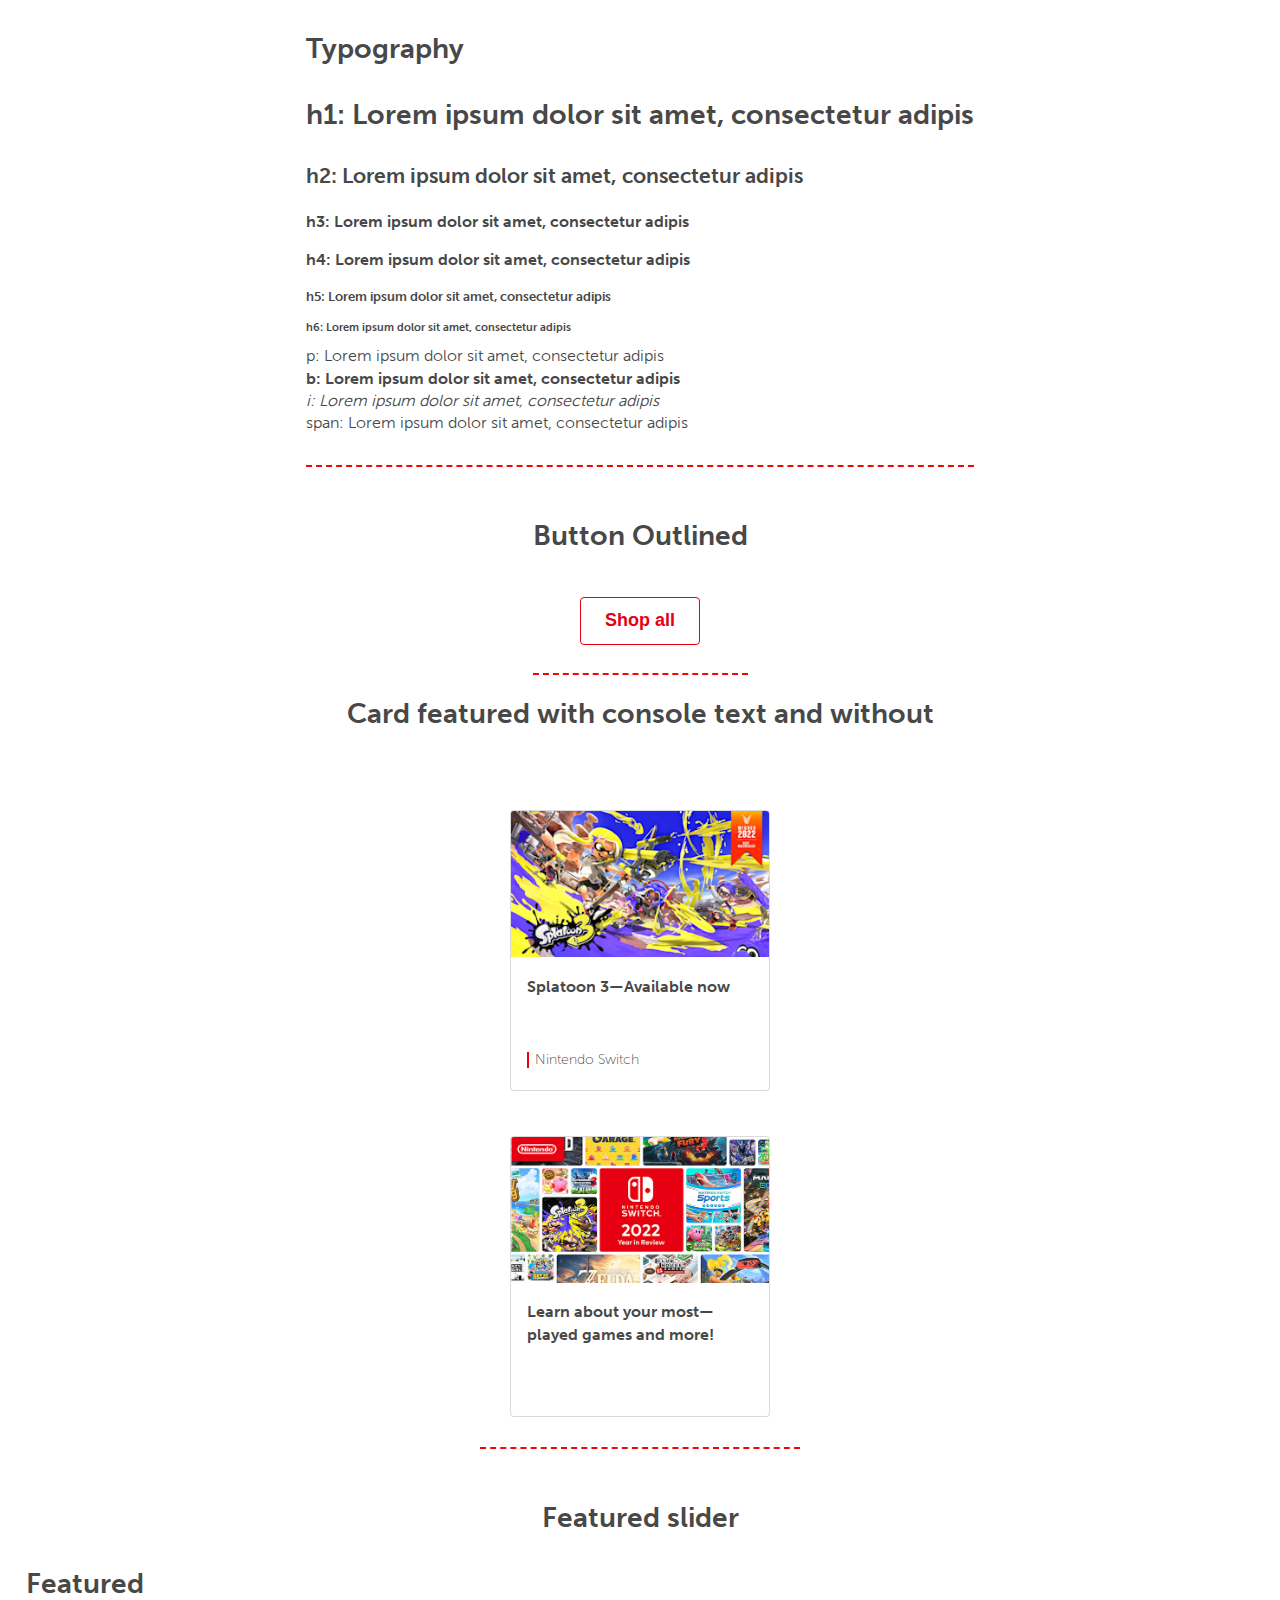
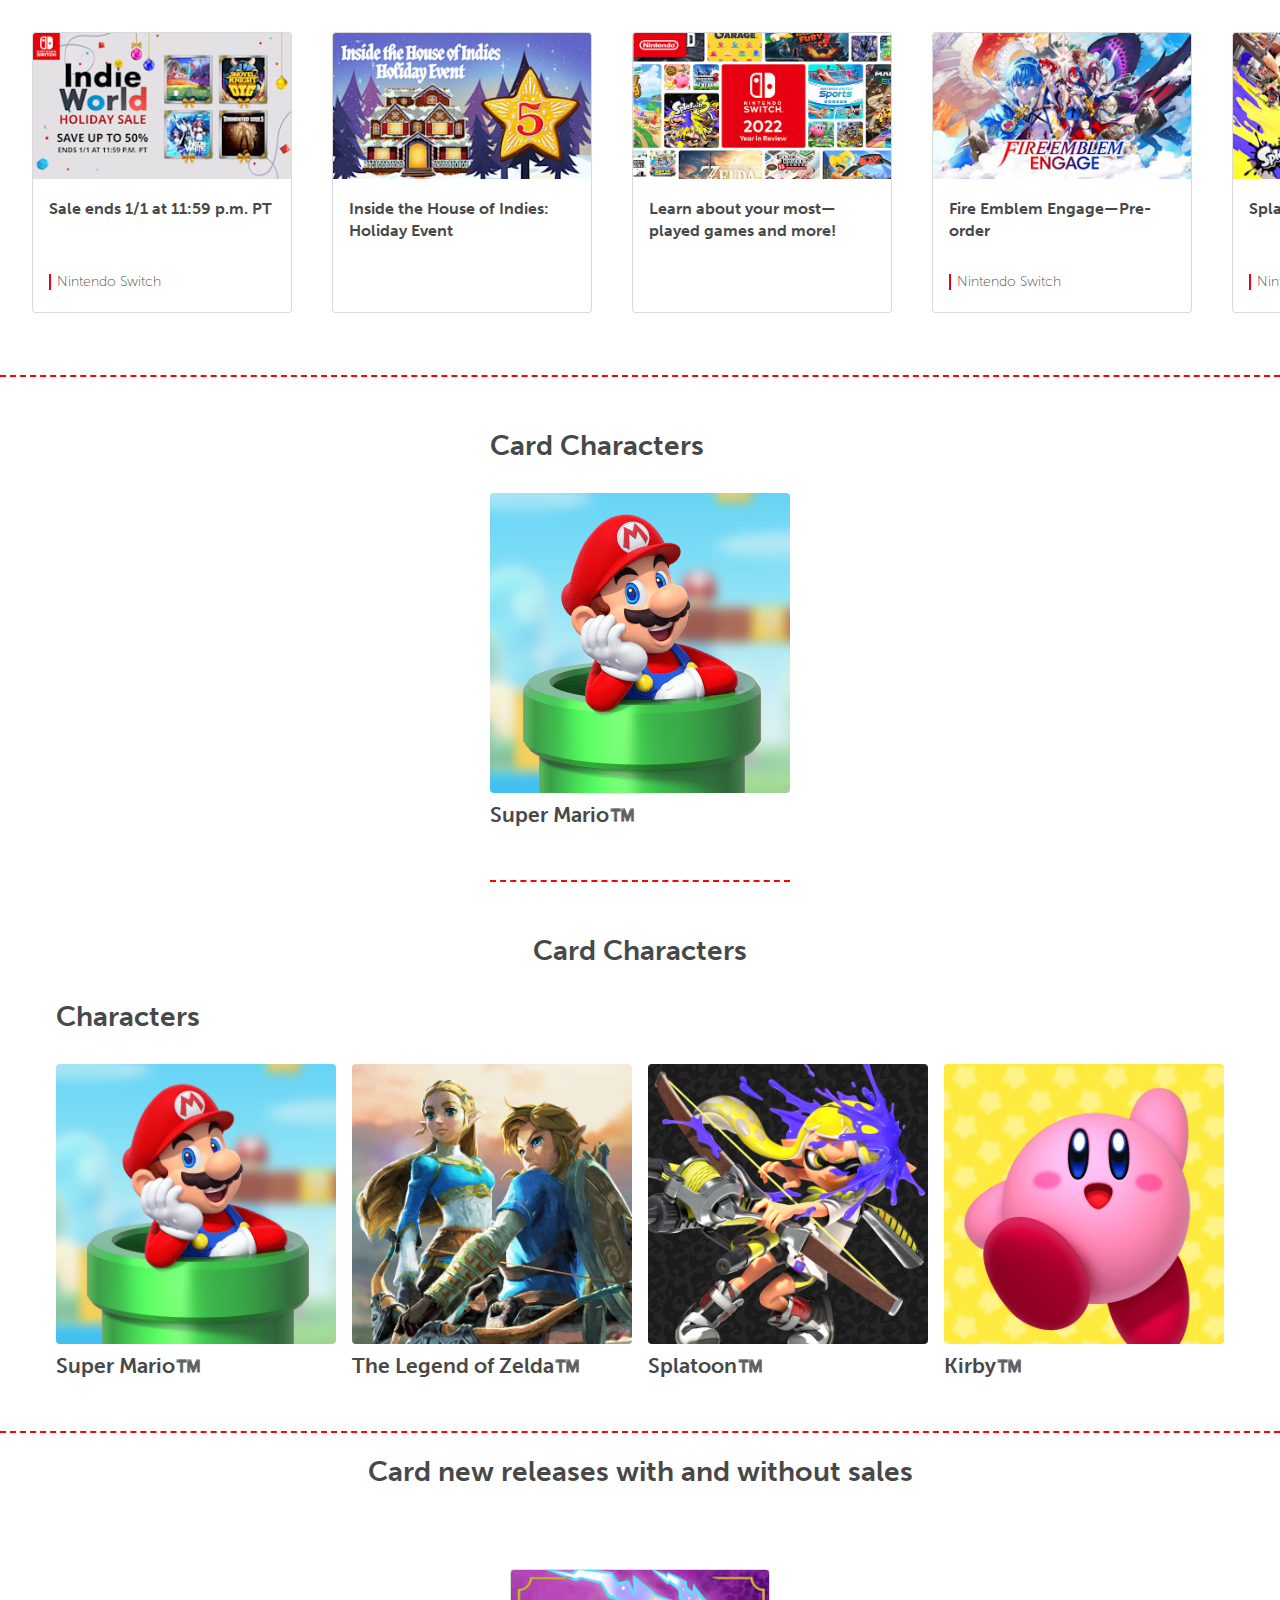
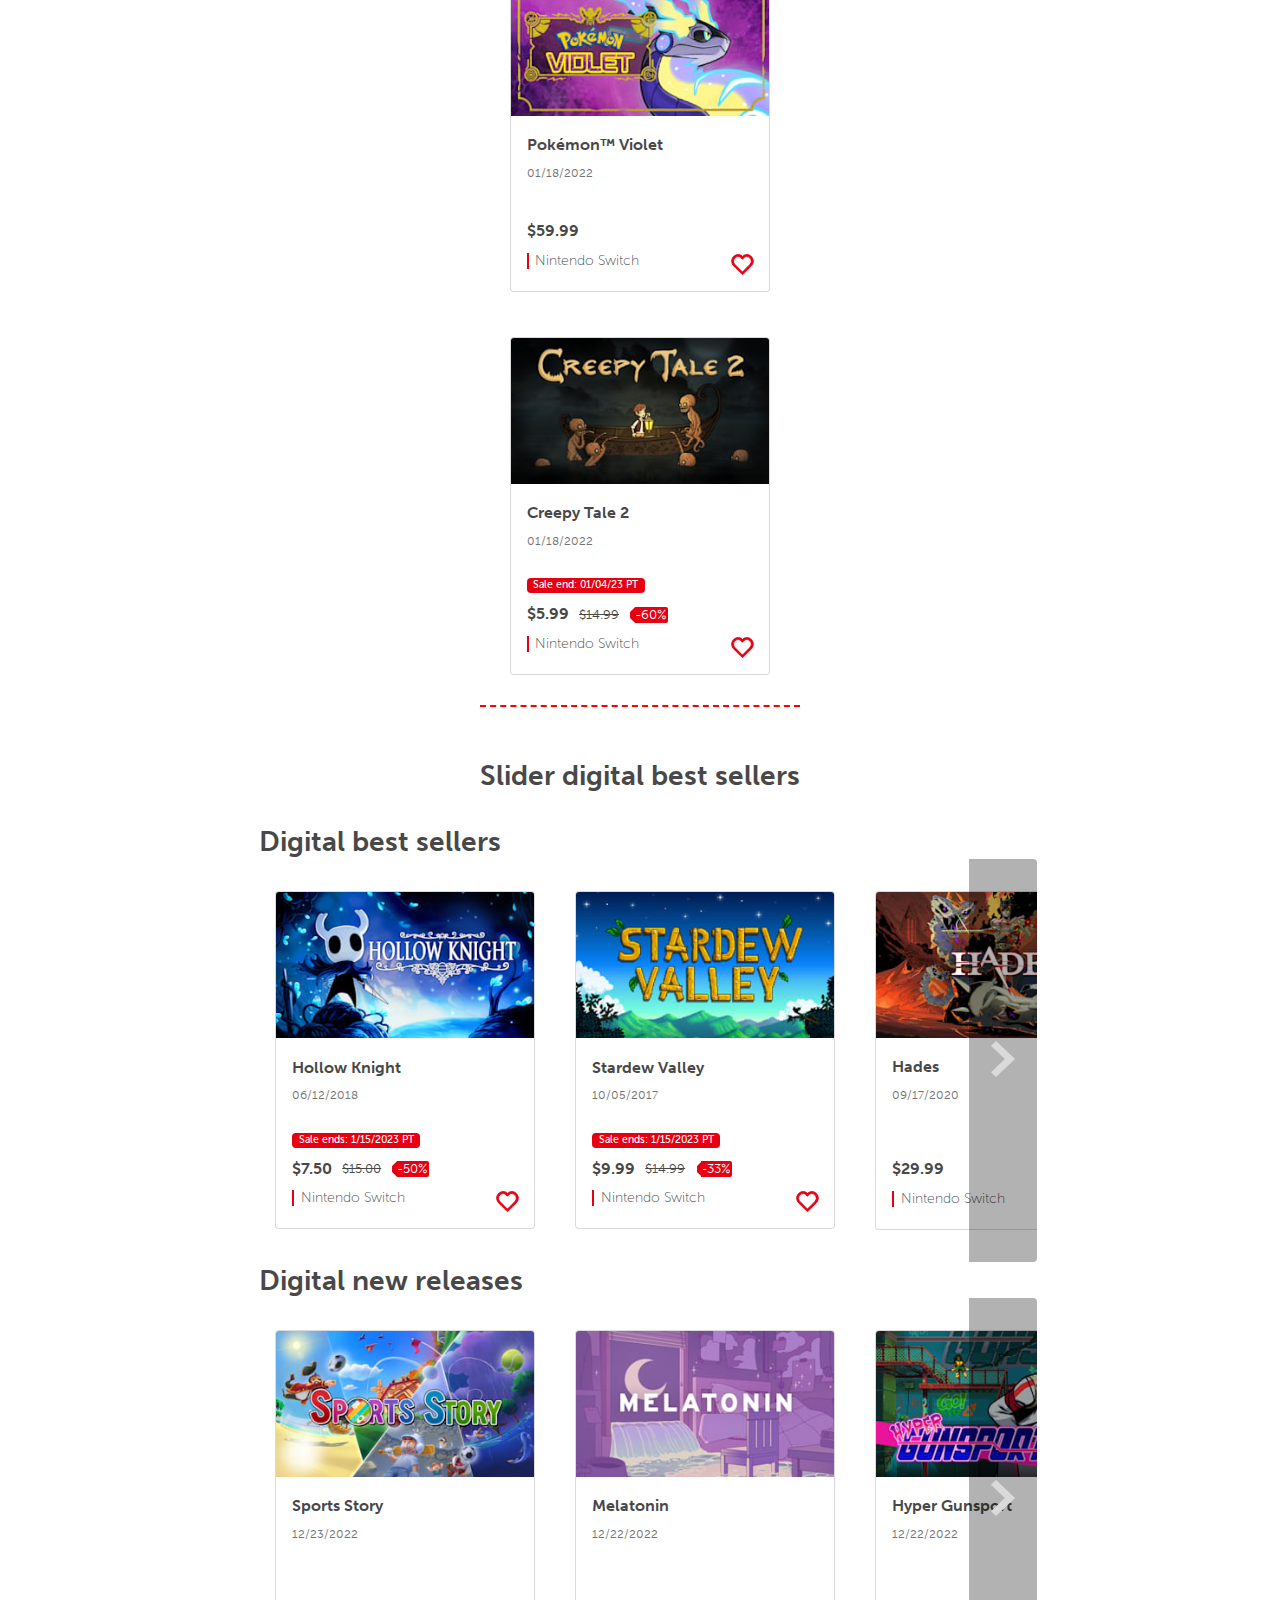
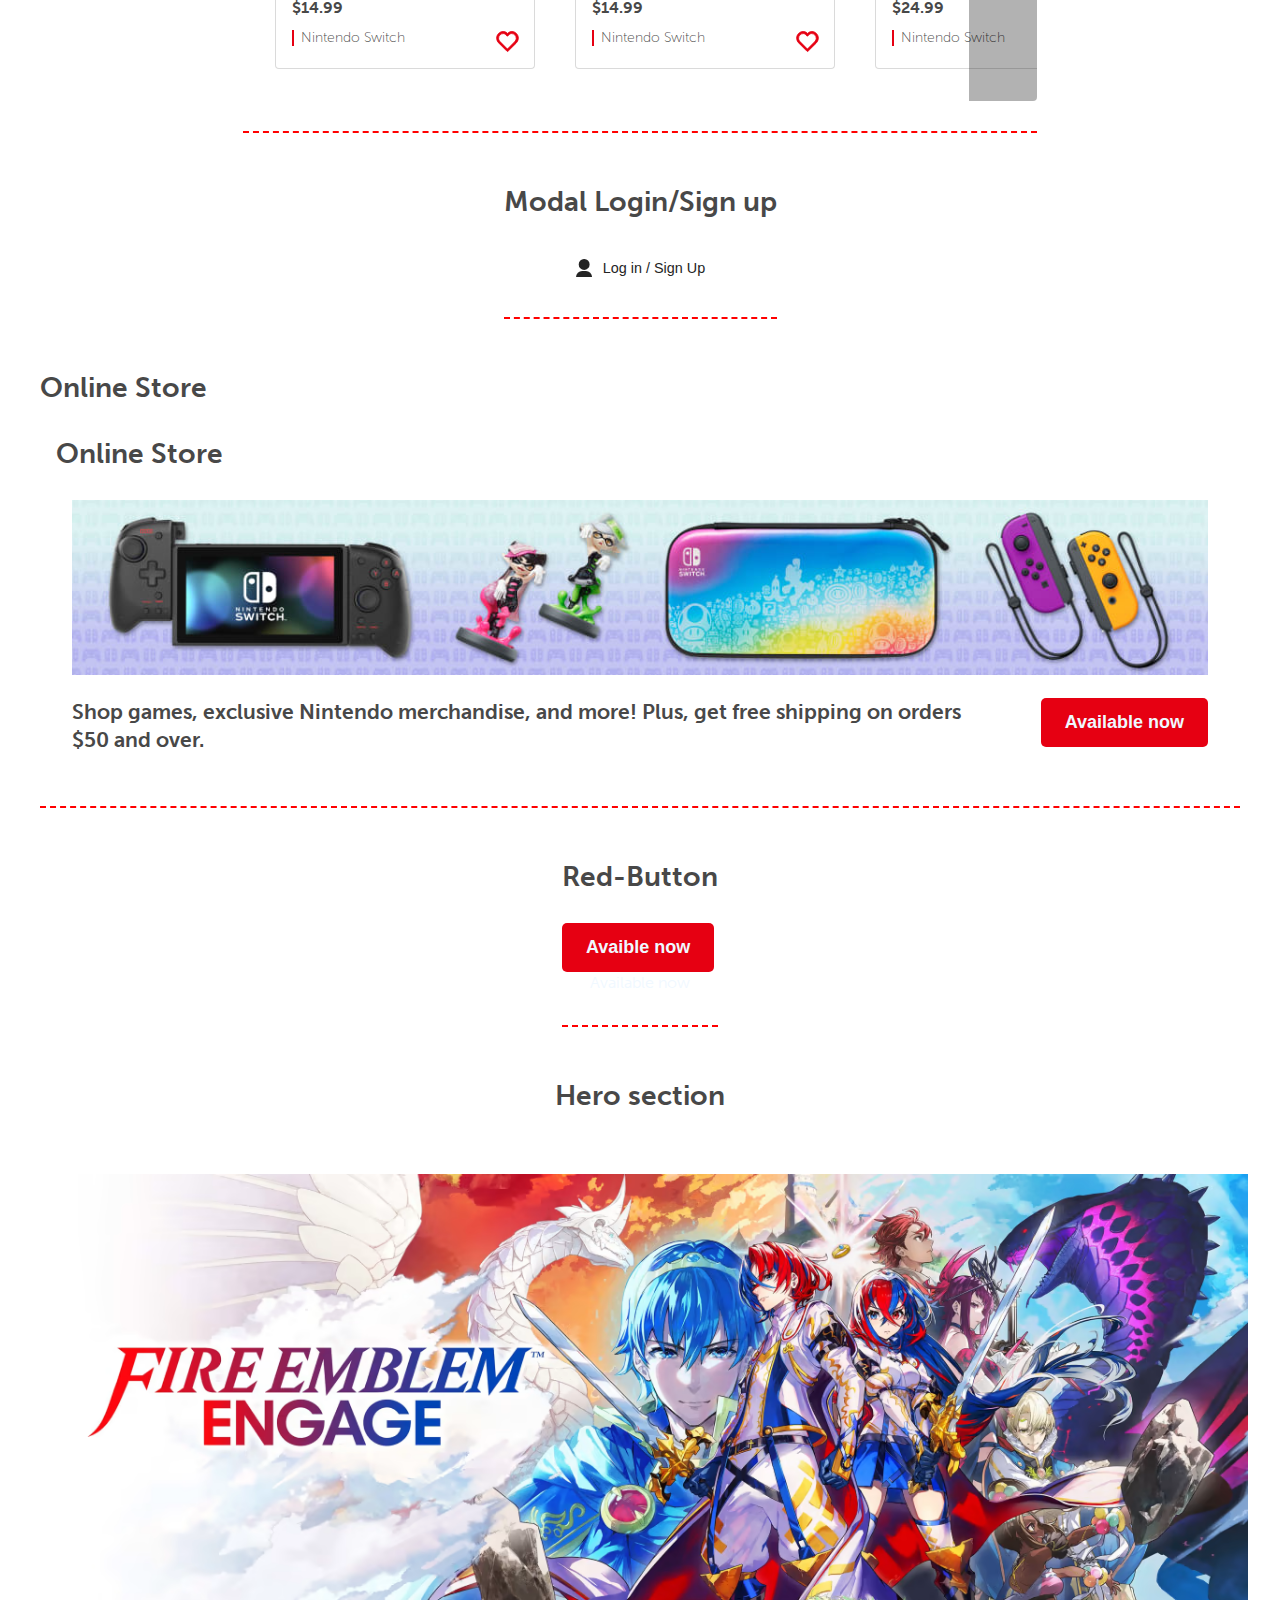
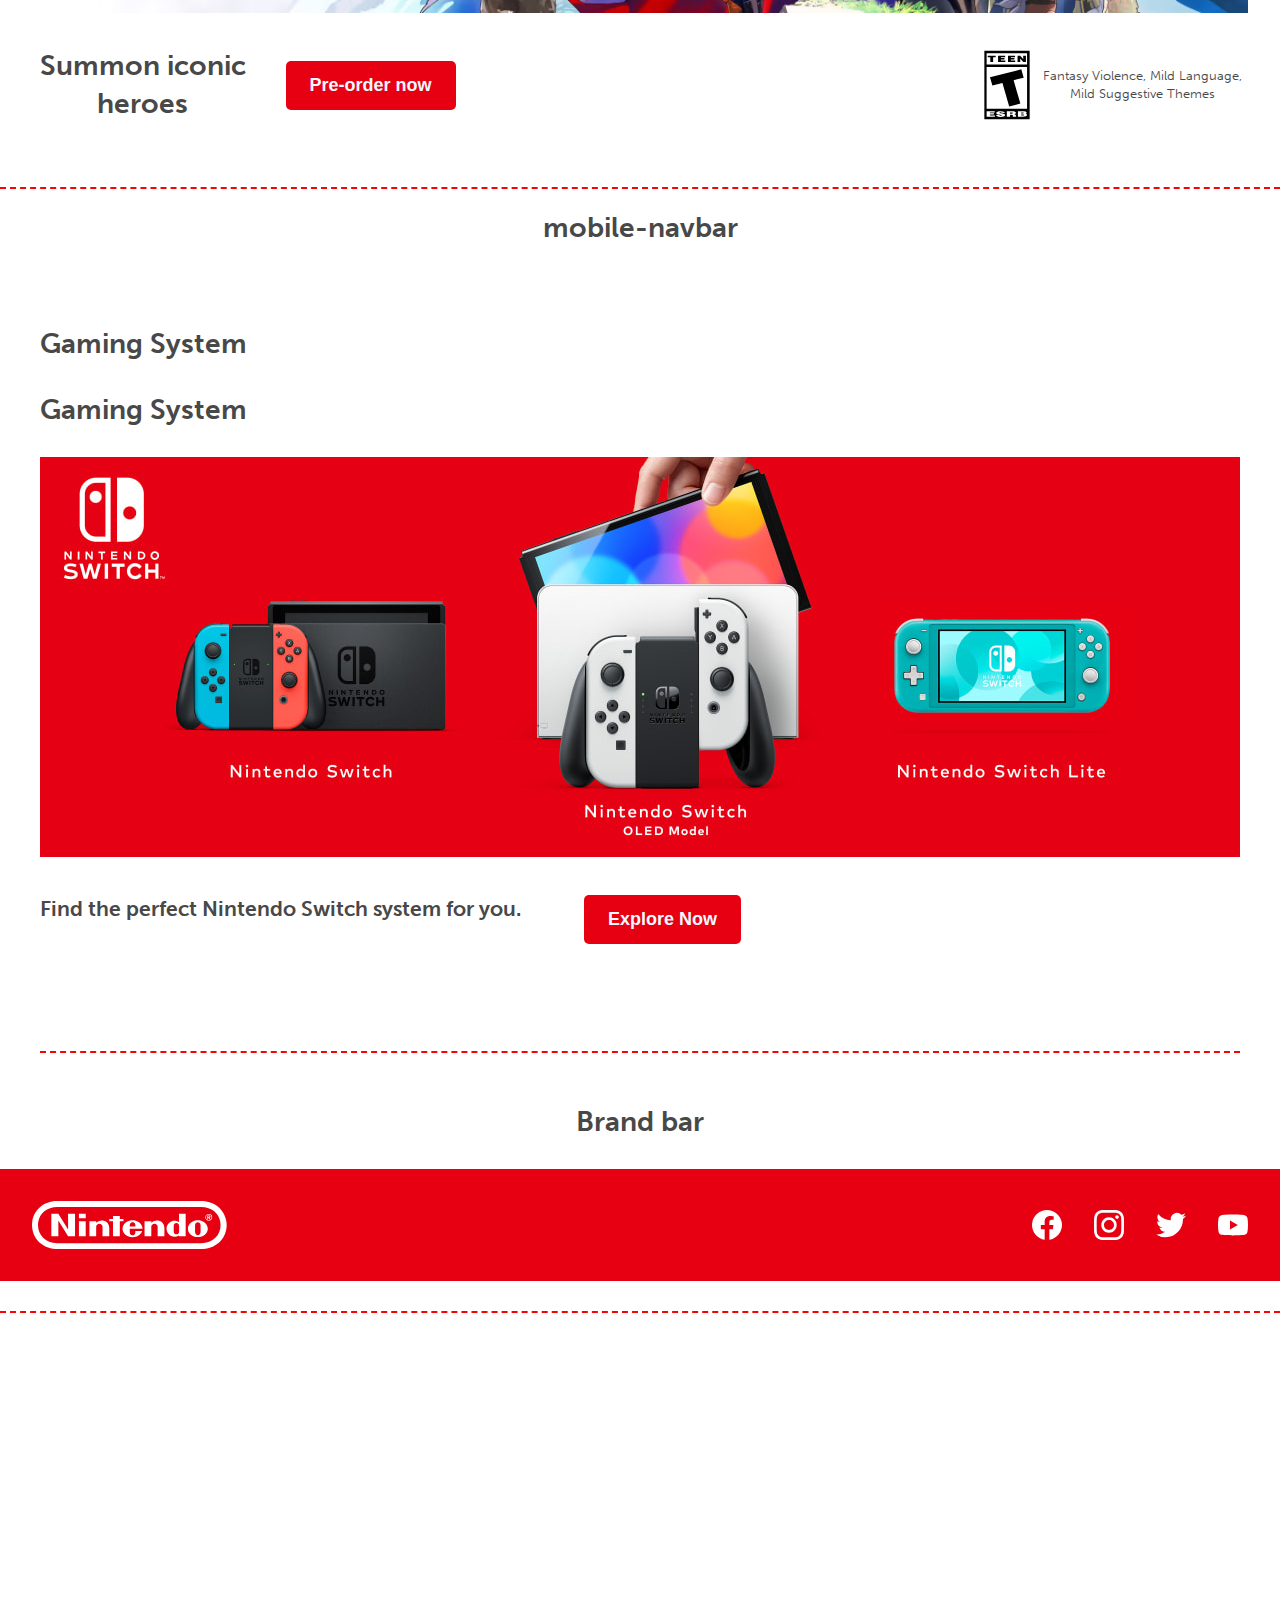
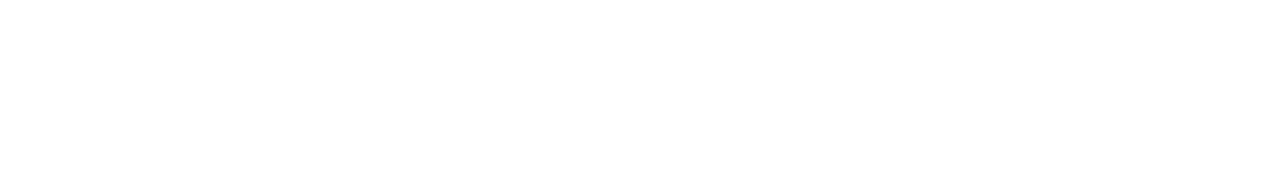
==== commit 075443fd: "feat: add gaming system to index and fix navbar mobile bug" ====
--- a/components.html
+++ b/components.html
@@ -2272,8 +2272,7 @@
             <h2 class="online-store-b">Shop games, exclusive Nintendo merchandise, and more! Plus, get free shipping on
               orders $50 and over.</h2>
 
-            <button>
-              start shopping
+
               <button class="button-red">
                 <a class="link" href="http://www.google.it" target="a_blank">Available now</a>
               </button>
--- a/assets/css/common.css
+++ b/assets/css/common.css
@@ -12,6 +12,6 @@
 @import url("hero-section.css");
 @import url("mobile-navbar.css");
 @import url("divider.css");
+@import url("gaming-system.css");
 @import url("brand-bar.css");
-@import url("gaming-system.css");
-
+@import url("footer-legalbar.css");
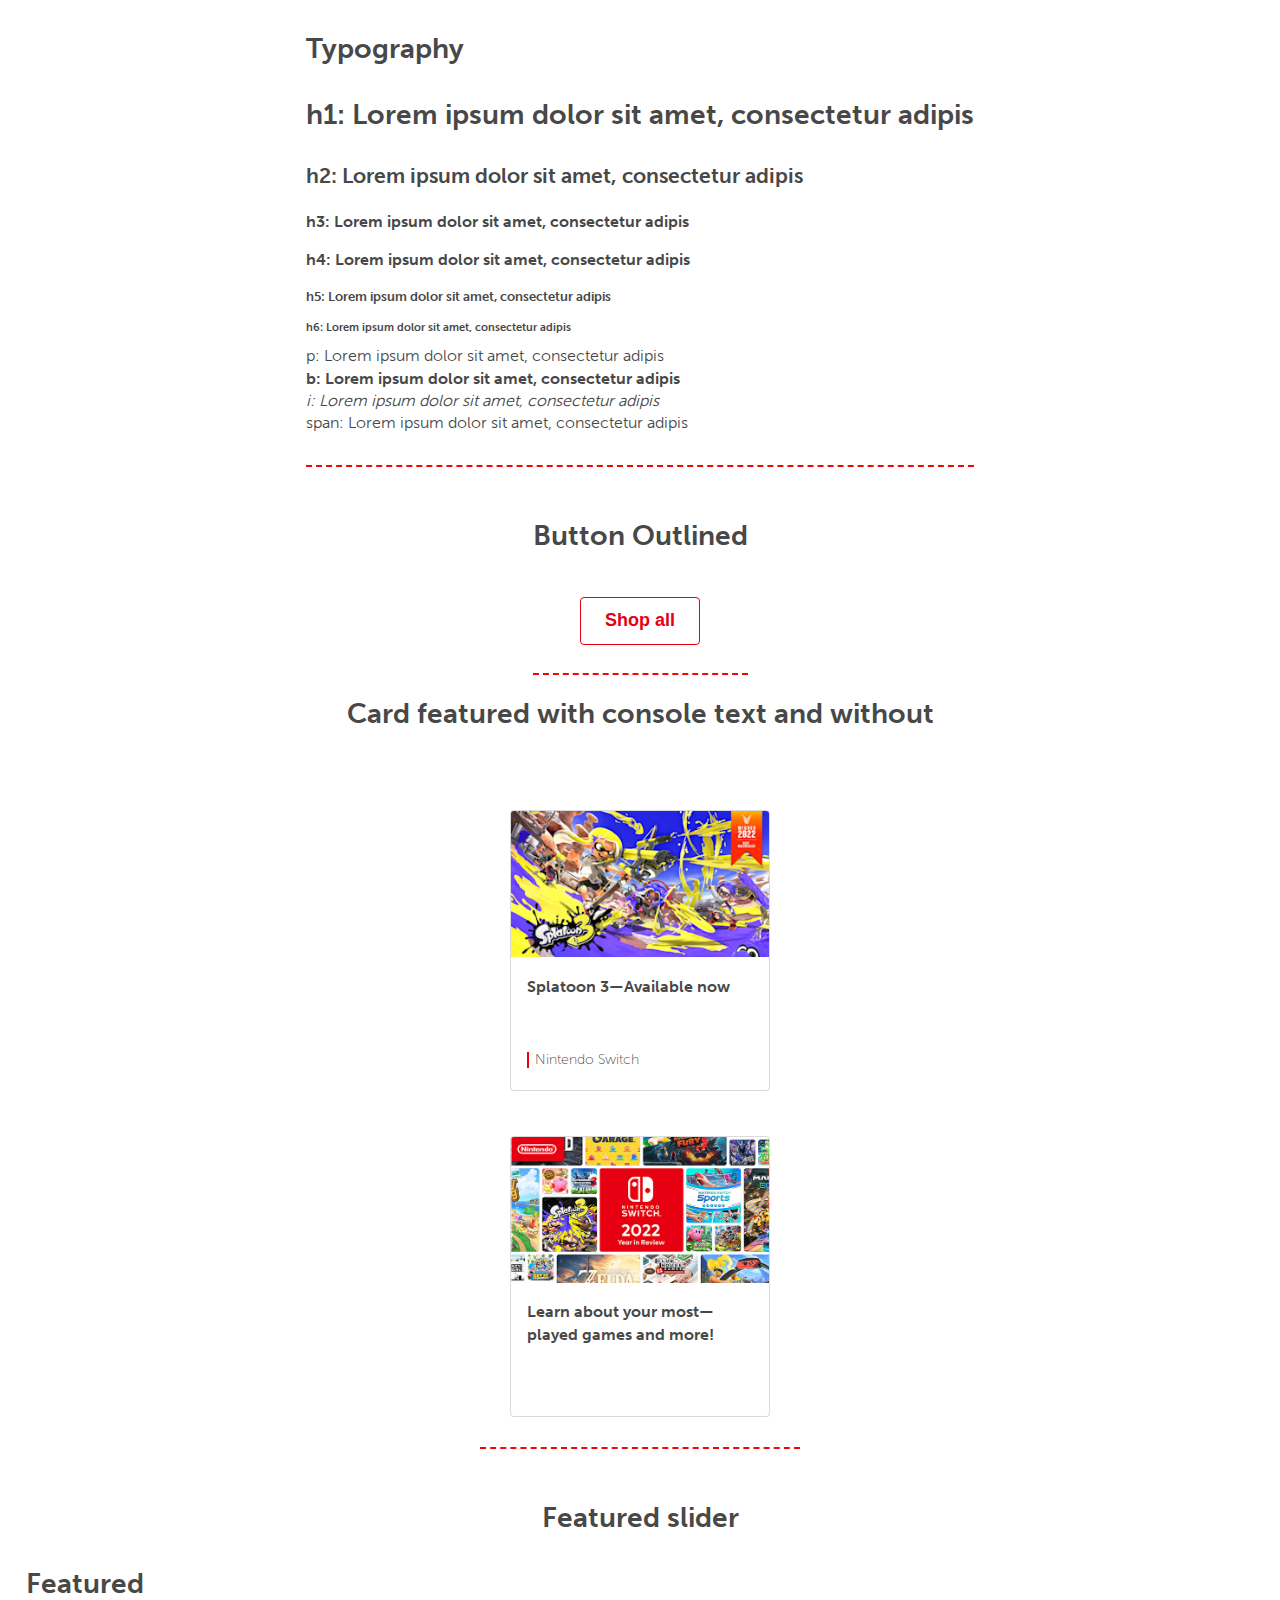
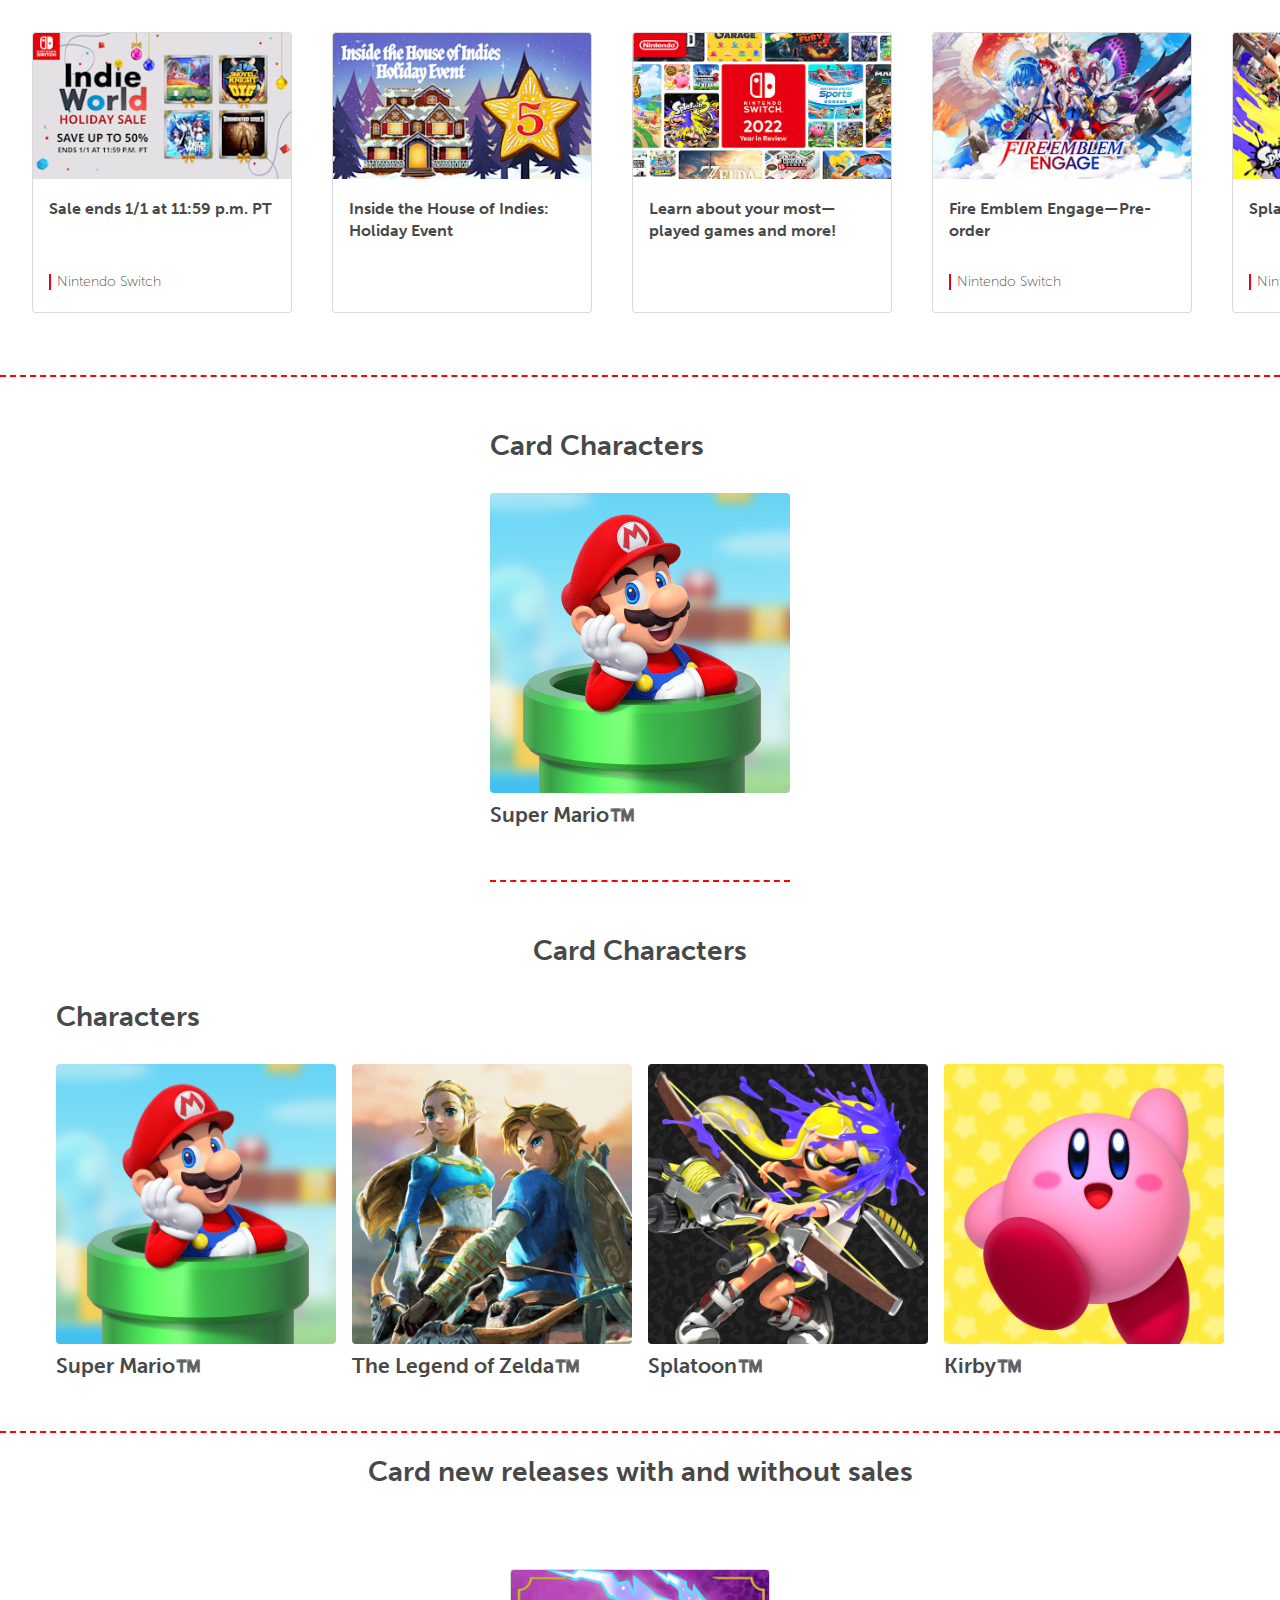
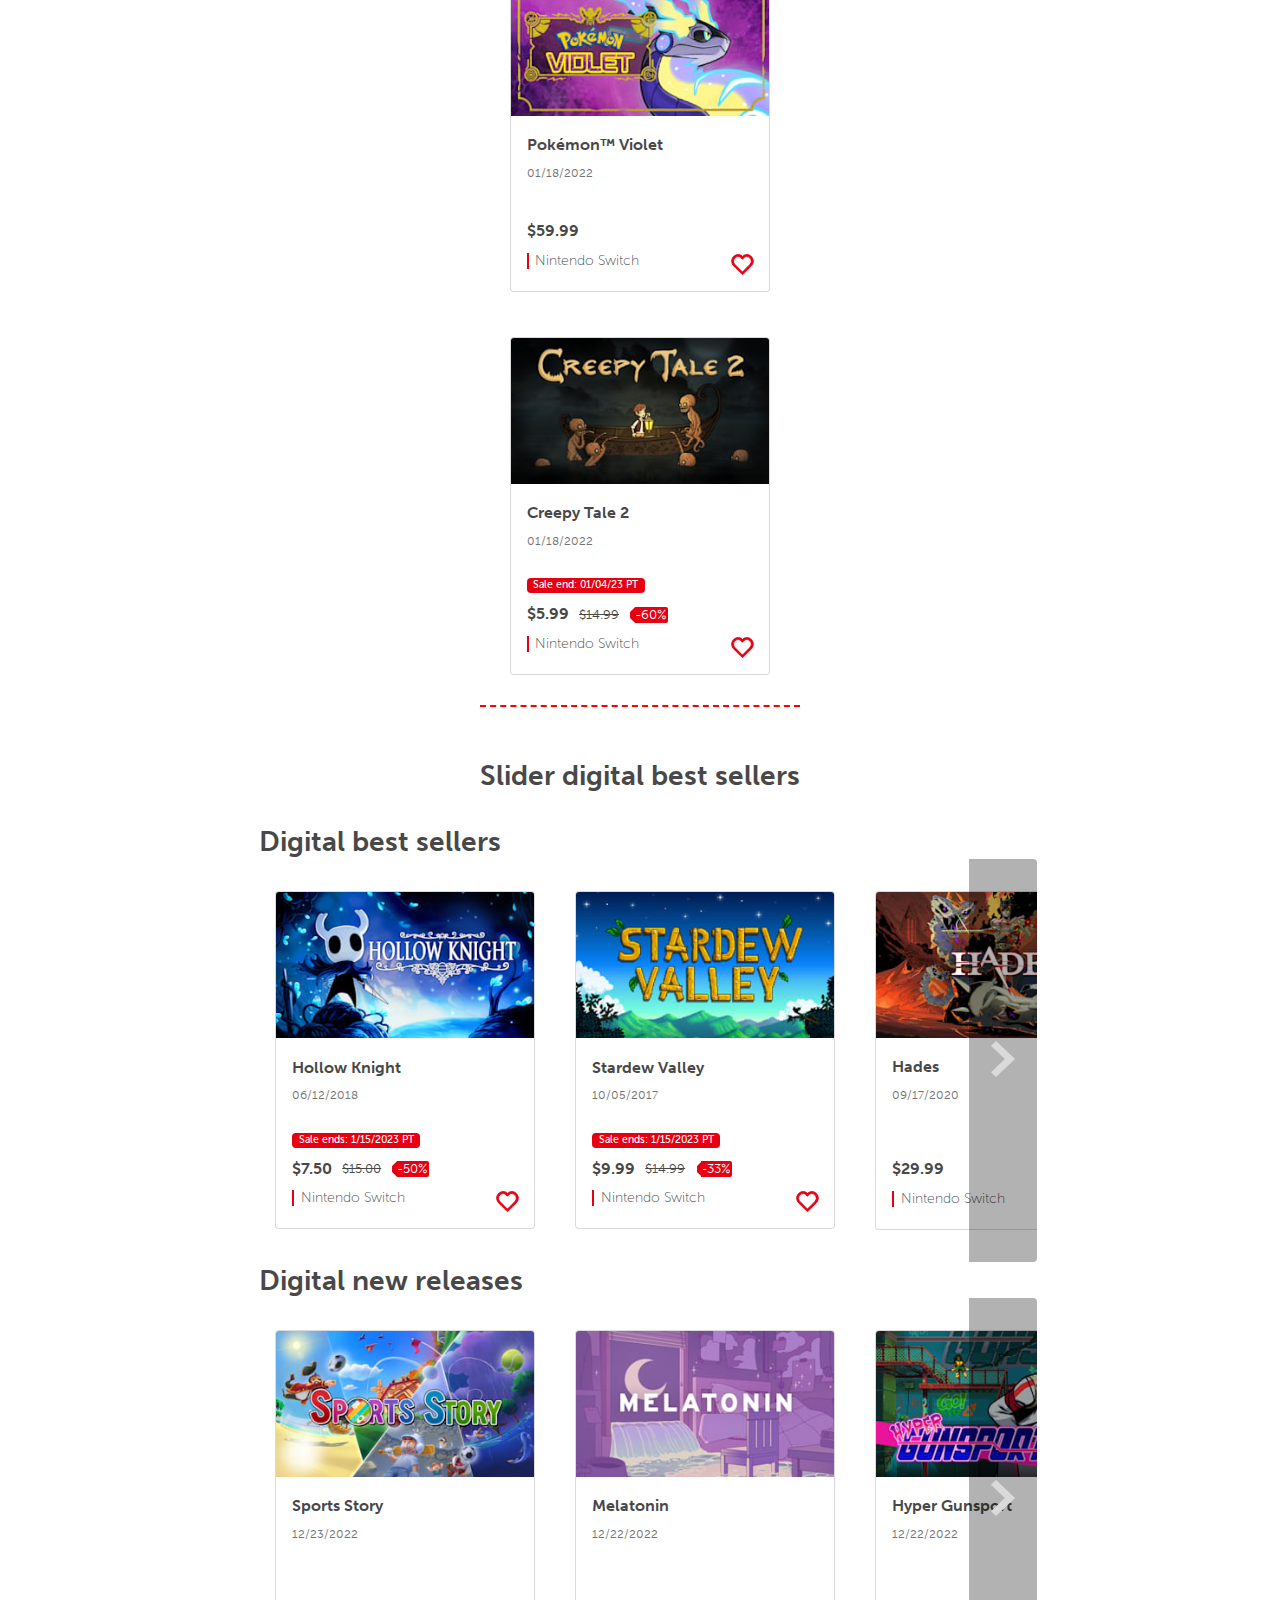
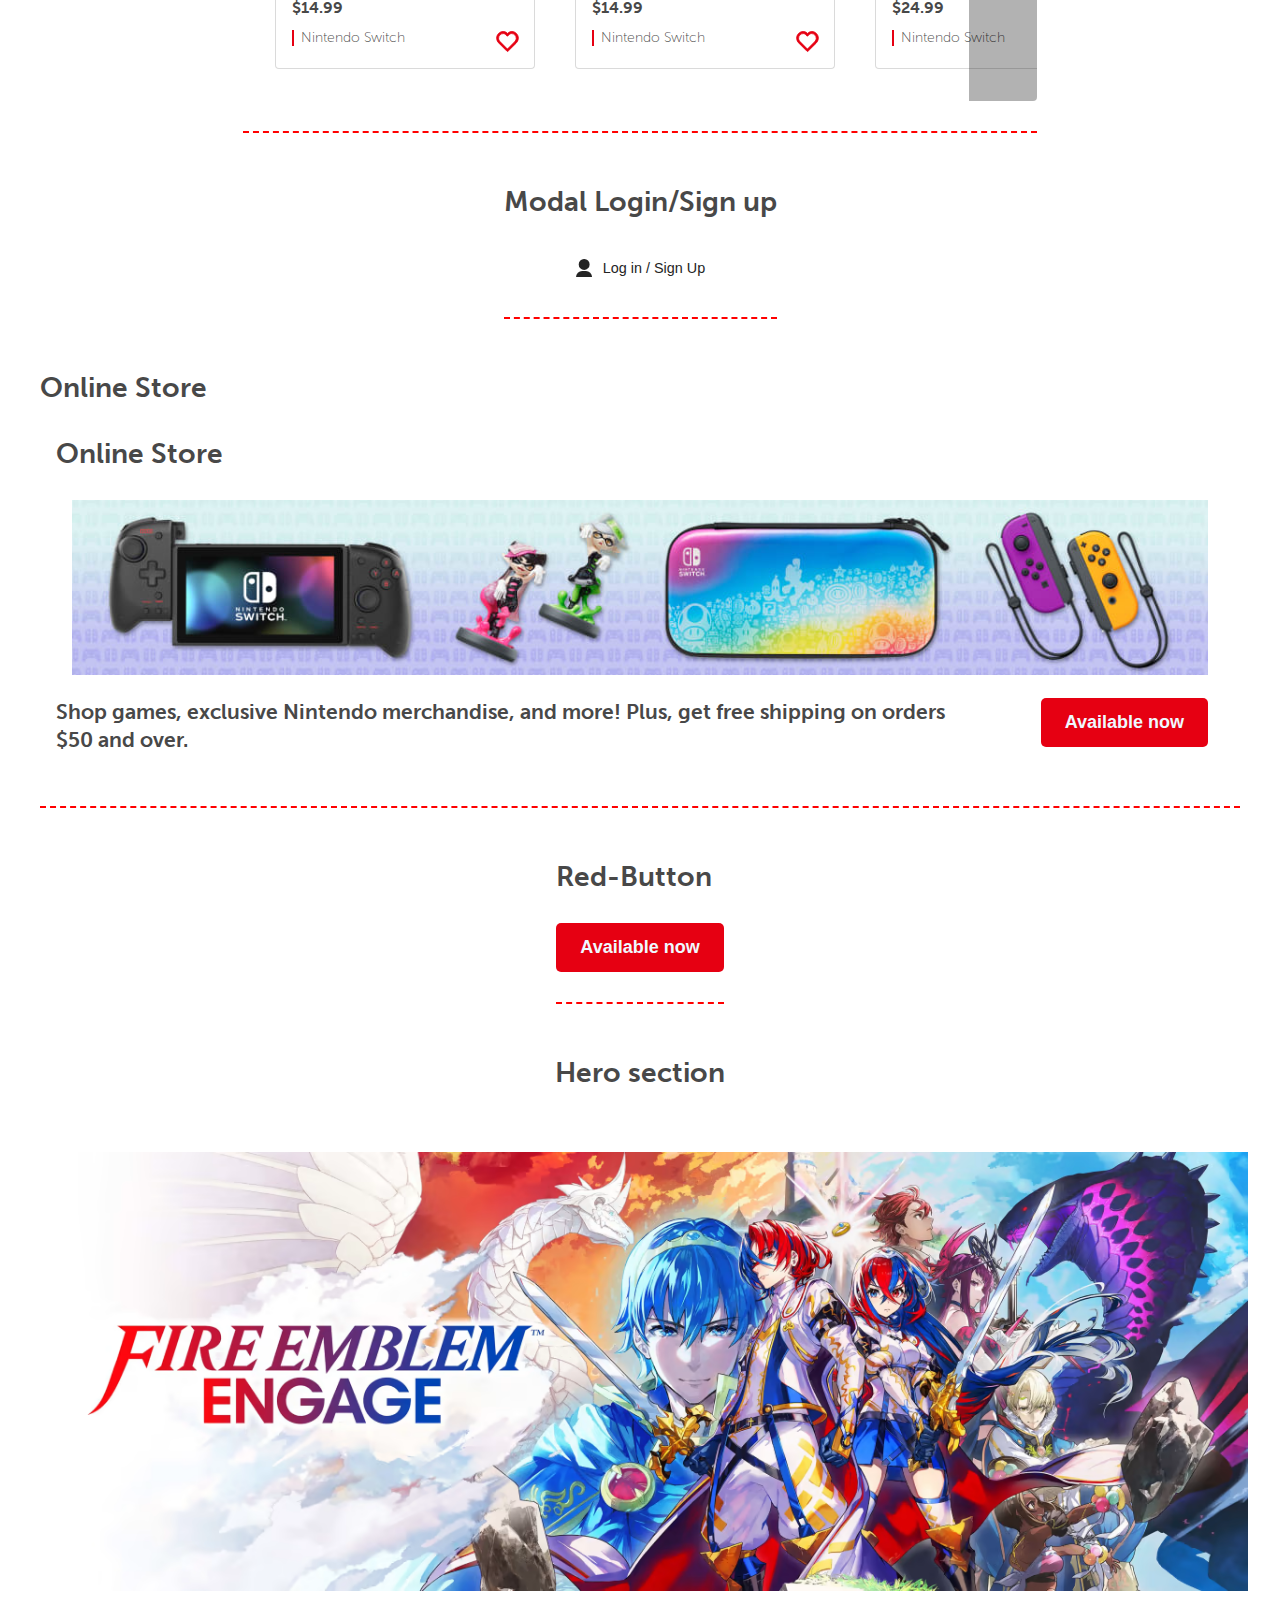
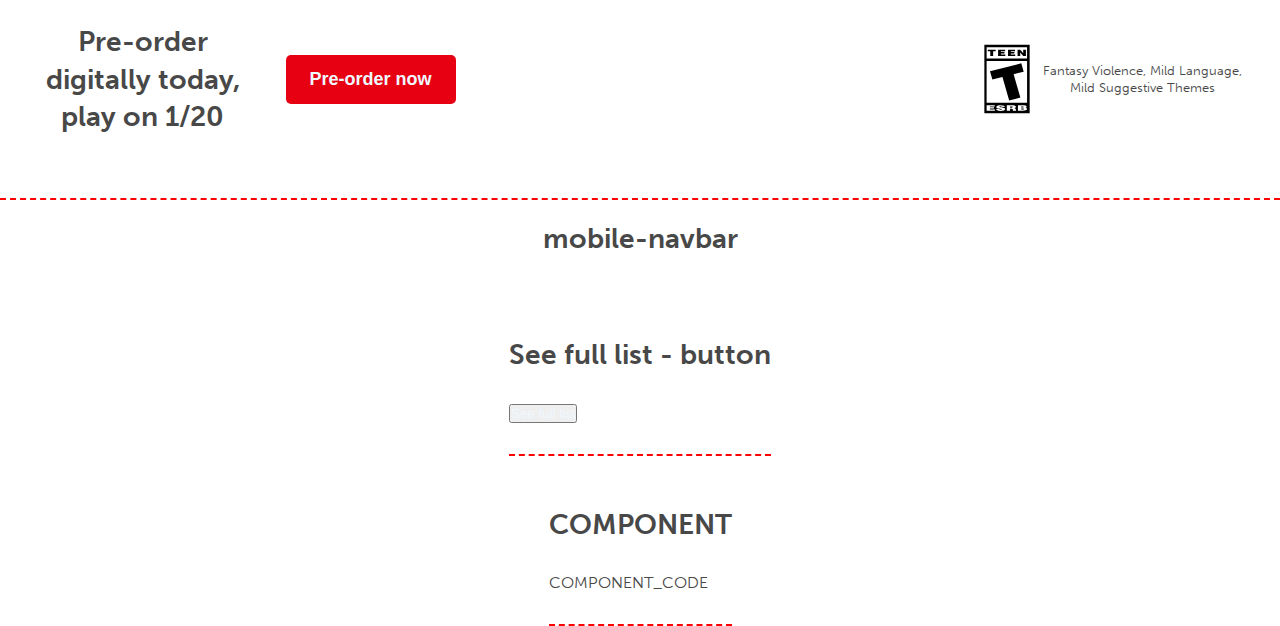
==== commit 3947fede: "fix: changed class of button to avoid conflicts with other red-button" ====
--- a/components.html
+++ b/components.html
@@ -2271,26 +2271,20 @@
           <div class="online-store-description">
             <h2 class="online-store-b">Shop games, exclusive Nintendo merchandise, and more! Plus, get free shipping on
               orders $50 and over.</h2>
-
-
               <button class="button-red">
                 <a class="link" href="http://www.google.it" target="a_blank">Available now</a>
               </button>
           </div>
         </section>
       </div>
-
+      <div></div>
     </section>
 
     <section class="component">
       <h1>Red-Button</h1>
       <div>
         <button class="button-red">
-
-          <a class="link" href="http://www.google.it" target="a_blank">Avaible now</a>
-        </button>
-
-        <a class="link" href="http://www.google.it" target="a_blank">Available now</a>
+          <a class="link" href="http://www.google.it" target="a_blank">Available now</a>
         </button>
       </div>
       <div></div>
@@ -2312,7 +2306,7 @@
             <img src="assets/img/2200x2000_centerstage_mobile.avif" alt="hero image" type="image/avif" width="100%" />
           </picture>
           <div class="hero-content">
-            <h1>Summon iconic heroes</h1>
+            <h1>Pre-order digitally today, play on 1/20</h1>
             <button class="button-red">
               <a class="link" href="http://www.google.it" target="a_blank">Pre-order now</a>
             </button>
@@ -2342,117 +2336,67 @@
             </div>
           </div>
         </section>
-
       </div>
       <div></div>
     </section>
-
-
 
     <section>
       <h1>mobile-navbar</h1>
       <div>
         <nav class="container-list">
           <div class="navbar-mobile-elements">
-            <button type="button" id="menu-button" class="mobile-navbar-button">
-              <img src="assets/img/svg7.svg" class="icon">
-            </button>
+              <button type="button" id="menu-button">
+                  <img src="assets/img/svg7.svg" class="icon">
+              </button>
           </div>
           <div class="navbar-mobile-elements">
-            <button type="button" class="mobile-navbar-button">
-              <a href="http://www.google.it" target="_blank">
-                <img src="assets/img/svg8.svg" class="icon" id="heart">
-              </a>
-            </button>
+              <button type="button">
+                  <a href="http://www.google.it" target="_blank">
+                      <img src="assets/img/svg8.svg" class="icon" id="heart">
+                      </a>
+              </button>
           </div>
           <div class="center">
-            <button class="mobile-navbar-button">
-              <a href="http://www.google.it" target="_blank">
-                <img src="assets/img/svg9.svg" class="search-button">
-              </a>
-            </button>
+              <button>
+                  <a href="http://www.google.it" target="_blank">
+                      <img src="assets/img/svg9.svg" class="search-button">
+                  </a>
+              </button>
           </div>
           <div class="navbar-mobile-elements">
-            <button type="button" class="mobile-navbar-button">
-              <a href="http://www.google.it" target="_blank">
-                <img src="assets/img/svg10.svg" class="icon" id="cart">
-              </a>
-            </button>
+              <button type="button">
+                  <a href="http://www.google.it" target="_blank">
+                      <img src="assets/img/svg10.svg" class="icon" id="cart">
+                  </a>
+              </button>
           </div>
           <div class="navbar-mobile-elements">
-            <button type="button" class="mobile-navbar-button">
-              <img src="assets/img/svg11.svg" class="icon">
-            </button>
+              <button type="button">
+                  <img src="assets/img/svg11.svg" class="icon">
+                  </div>
+              </button>
           </div>
-        </nav>
+      </ul>
+  </nav>
       </div>
       <div></div>
     </section>
 
     <section class="component">
-      <h1>Gaming System</h1>
-      <div class="gaming-system-container">
-        <h1 class="section-title"> Gaming System </h1>
-        <a class="gaming-system-img-link" href="https://www.nintendo.com/switch/">
-          <img srcset="assets/img/Nintendo_Switch_family_wide_TEST-1.png" width="100%" media="(min-width:768px)">
-        </a>
-        <div class="gaming-system-description">
-          <h2 class="gaming-system-b">Find the perfect Nintendo Switch system for you.</h2>
-          <button class="button-red">
-            <a class="link" href="https://www.nintendo.com/switch/" target="a_blank">Explore Now</a>
-          </button>
-        </div>
+    <h1>See full list - button</h1>
+      <div>
+        <button class="button-red-l">
+          <a class="link" href="http://www.google.it" target="a_blank">See full list</a>
+        </button>
       </div>
     </section>
-
-    <section class="component" style="width:100%">
-      <h1 class="section-title" style="margin-left: auto; margin-right:auto">Brand bar</h1>
-      <section class="brand-bar-container">
-        <div class="brand-bar-content">
-          <svg viewBox="0 0 97 24" xmlns="http://www.w3.org/2000/svg" width="195" role="presentation" alt=""
-            data-testid="NintendoRacetrackLogoIcon" size="195" color="white">
-            <path
-              d="M17.945 14.157l-4.85-7.838H9.609V17.59h3.486V9.752l4.85 7.838h3.456V6.32h-3.486l.03 7.837zm27.554-4.04V8.993H43.68v-1.52h-3.395v1.52h-1.849v1.124h1.85v7.473h3.394v-7.473h1.82zM23.341 17.56h3.364v-7.474h-3.364v7.474zm0-8.932h3.395V6.319H23.34v2.309zm59.17.942c-2.728 0-4.941 1.883-4.941 4.192s2.213 4.193 4.94 4.193c2.729 0 4.942-1.884 4.942-4.193 0-2.309-2.213-4.192-4.941-4.192zm1.364 5.772c0 1.185-.698 1.67-1.364 1.67-.667 0-1.395-.485-1.395-1.67v-3.16c0-1.184.697-1.67 1.395-1.67.666 0 1.364.486 1.364 1.67v3.16zm-10.73-4.891c-.547-.304-1.123-.608-1.91-.669-2.426-.212-4.305 1.945-4.305 3.92 0 2.612 2 3.554 2.304 3.706 1.152.516 2.607.547 3.88-.274v.426h3.334V6.32h-3.334c.03 0 .03 2.4.03 4.13zm.03 3.342v1.336c0 1.155-.789 1.458-1.334 1.458-.546 0-1.334-.303-1.334-1.458v-2.673c0-1.155.788-1.458 1.334-1.458.515 0 1.333.303 1.333 1.458v1.337zM34.616 9.752c-1.122.03-2.031.516-2.698 1.124v-.79h-3.365v7.474h3.365v-4.922c0-.638.697-1.367 1.607-1.367.909 0 1.546.73 1.546 1.367v4.922h3.364v-4.071c0-2.947-2.546-3.798-3.82-3.737zm27.433 0a4.075 4.075 0 0 0-2.698 1.124v-.79h-3.365v7.474h3.365v-4.922c0-.638.697-1.367 1.606-1.367.91 0 1.546.73 1.546 1.367v4.922h3.365v-4.071c0-2.947-2.546-3.798-3.82-3.737zm-7.063 4.101c0-2.309-2.243-4.253-4.971-4.253-2.759 0-4.972 1.884-4.972 4.193 0 2.308 2.213 4.192 4.972 4.192 2.273 0 4.213-1.306 4.789-3.068H51.44v.455c0 1.367-.91 1.671-1.394 1.671-.515 0-1.425-.304-1.425-1.67v-1.55l6.366.03zm-6.123-2.643a1.391 1.391 0 0 1 1.182-.668c.455 0 .91.213 1.182.668.212.365.212.82.212 1.458H48.62c0-.637.03-1.063.243-1.458zm39.921-3.493c0-.365-.272-.547-.818-.547h-.758v1.914h.455v-.79h.242l.364.79h.515l-.424-.851c.273-.091.424-.273.424-.516zm-.879.273h-.242v-.547h.212c.273 0 .424.091.424.274 0 .212-.12.273-.394.273zm.03-1.58c-.94 0-1.727.79-1.727 1.732s.788 1.732 1.728 1.732 1.727-.79 1.727-1.732a1.73 1.73 0 0 0-1.727-1.732zm0 3.13a1.413 1.413 0 0 1-1.394-1.398c0-.76.637-1.398 1.395-1.398.757 0 1.394.638 1.394 1.398 0 .76-.637 1.397-1.394 1.397zM84.148 0H12.64C5.062-.03 0 5.438 0 11.97c0 6.53 5.062 11.939 12.67 11.939h71.508c7.608 0 12.67-5.408 12.67-11.94C96.818 5.44 91.726 0 84.148 0zm-.03 20.993H12.671c-6.033.03-9.7-4.041-9.7-9.023 0-4.983 3.698-8.993 9.7-9.023h71.446c6.002 0 9.7 4.04 9.7 9.023 0 4.982-3.668 9.023-9.7 9.023z"
-              fill="currentColor"></path>
-          </svg>
-          <div class="brand-bar-social">
-            <svg xmlns="http://www.w3.org/2000/svg" viewBox="0 0 32 32" width="30" role="presentation" alt=""
-              data-testid="FacebookIcon" size="30" color="white">
-              <path
-                d="M16 0C7.2 0 0 7.2 0 16c0 8 5.9 14.6 13.5 15.8V20.6H9.4V16h4.1v-3.5c0-4 2.4-6.2 6-6.2 1.8 0 3.6.3 3.6.3v3.9h-2c-2 0-2.6 1.2-2.6 2.5v3h4.4l-.7 4.6h-3.7v11.2C26.1 30.6 32 24 32 16c0-8.8-7.2-16-16-16z"
-                fill="currentColor"></path>
-            </svg>
-            <svg xmlns="http://www.w3.org/2000/svg" viewBox="0 0 32 32" xml:space="preserve" width="30"
-              role="presentation" alt="" data-testid="InstagramIcon" size="30" color="white">
-              <path fill="currentColor"
-                d="M24.506 5.514c-.511 0-.949.188-1.335.573-.385.376-.573.845-.573 1.397 0 .51.188.949.573 1.334.376.386.845.574 1.397.574.51 0 .949-.188 1.334-.574.376-.375.574-.823.574-1.334 0-.552-.188-1.011-.574-1.397-.375-.385-.844-.573-1.396-.573z">
-              </path>
-              <path fill="currentColor"
-                d="M31.687 7.213a9.443 9.443 0 0 0-.51-1.689 7.692 7.692 0 0 0-.761-1.49 11.917 11.917 0 0 0-1.084-1.366c-.47-.427-.918-.792-1.366-1.084a7.403 7.403 0 0 0-1.49-.76 21.14 21.14 0 0 0-1.689-.48c-.615-.146-1.345-.24-2.189-.281-.844 0-1.616-.01-2.314-.032C19.586.011 18.158 0 16 0s-3.586.01-4.284.031c-.698.021-1.47.052-2.314.094-.844 0-1.574.073-2.189.219-.615.156-1.178.313-1.689.48-.51.208-.99.469-1.459.76-.469.303-.928.657-1.397 1.084-.427.47-.792.928-1.084 1.397-.291.47-.552.949-.76 1.46-.178.51-.334 1.073-.48 1.688-.146.615-.219 1.345-.219 2.189-.042.844-.073 1.616-.094 2.314C.011 12.414 0 13.842 0 16s.01 3.586.031 4.284c.021.698.052 1.47.094 2.314 0 .844.073 1.574.219 2.189.146.615.313 1.178.48 1.689.208.552.469 1.042.76 1.49.303.448.657.897 1.084 1.366.47.427.928.792 1.397 1.084.459.291.949.552 1.46.76.51.167 1.073.334 1.688.48.615.146 1.345.219 2.189.219.844.042 1.616.073 2.314.094.698.02 2.126.031 4.284.031s3.586-.01 4.284-.031a78.06 78.06 0 0 1 2.314-.032c.844-.041 1.574-.135 2.189-.281a26.634 26.634 0 0 0 1.689-.48 7.692 7.692 0 0 0 1.49-.76c.448-.303.897-.657 1.366-1.084.427-.47.792-.928 1.084-1.397.291-.459.552-.949.76-1.46.22-.51.386-1.073.511-1.688s.209-1.345.25-2.189c0-.844.01-1.616.032-2.314.02-.698.031-2.126.031-4.284v-4.284c0-.698-.02-1.47-.063-2.314a14.798 14.798 0 0 0-.25-2.189zm-2.574 13.008c-.021.657-.052 1.408-.094 2.252-.042.76-.115 1.376-.219 1.845a7.77 7.77 0 0 1-.354 1.146 3.9 3.9 0 0 1-.48.98c-.187.271-.417.563-.667.855a8.21 8.21 0 0 1-.886.667c-.292.188-.615.375-.948.542-.303.084-.678.177-1.147.282-.47.104-1.084.177-1.845.218-.844.042-1.605.073-2.283.094-.677.021-2.074.032-4.19.032s-3.513-.01-4.19-.032c-.678-.02-1.439-.052-2.283-.094-.76-.041-1.376-.114-1.845-.218s-.855-.198-1.146-.282a10.26 10.26 0 0 1-.949-.542 8.21 8.21 0 0 1-.886-.667c-.25-.292-.48-.584-.667-.855a3.435 3.435 0 0 1-.48-.98 6.029 6.029 0 0 1-.354-1.146c-.104-.47-.177-1.084-.219-1.845-.042-.844-.073-1.595-.094-2.251-.02-.657-.031-2.064-.031-4.222 0-2.116.01-3.513.031-4.19.021-.678.052-1.439.094-2.283.042-.76.115-1.376.219-1.845.115-.469.23-.834.354-1.084.125-.386.292-.73.48-1.021.187-.292.417-.574.667-.824.292-.292.594-.542.886-.73.292-.198.605-.354.949-.479.302-.136.677-.25 1.146-.354s1.084-.178 1.845-.22a46.697 46.697 0 0 1 2.283-.062h8.38c.677 0 1.439.021 2.283.063.76.041 1.376.114 1.845.219.469.114.855.229 1.146.354.334.125.657.292.949.48.292.187.594.416.886.667.25.291.48.594.667.886.198.291.355.615.48.948.135.302.25.678.354 1.147s.177 1.084.219 1.845c.042.854.073 1.615.094 2.293.02.677.031 2.074.031 4.19 0 2.158-.01 3.565-.031 4.221z">
-              </path>
-              <path fill="currentColor"
-                d="M15.99 7.797c-2.294 0-4.232.802-5.817 2.387C8.578 11.779 7.786 13.717 7.786 16c0 2.293.792 4.221 2.387 5.816 1.595 1.595 3.523 2.387 5.817 2.387s4.231-.802 5.816-2.387c1.584-1.595 2.376-3.533 2.387-5.816 0-2.293-.803-4.232-2.387-5.816-1.595-1.595-3.523-2.387-5.816-2.387zm3.783 11.987c-1.042 1.032-2.303 1.553-3.783 1.553-1.491 0-2.742-.51-3.784-1.553-1.032-1.043-1.553-2.304-1.553-3.784 0-1.49.51-2.741 1.553-3.784 1.042-1.032 2.303-1.553 3.784-1.553s2.74.521 3.783 1.553c1.032 1.043 1.553 2.304 1.553 3.784 0 1.49-.51 2.741-1.553 3.784z">
-              </path>
-            </svg>
-            <svg xmlns="http://www.w3.org/2000/svg" viewBox="0 0 32 32" width="30" role="presentation" alt=""
-              data-testid="TwitterIcon" size="30" color="white">
-              <path
-                d="M28.73 9.48v.85C28.75 19 22.16 29 10.11 29A18.65 18.65 0 0 1 .06 26a13.61 13.61 0 0 0 1.56.1 13.2 13.2 0 0 0 8.14-2.81 6.58 6.58 0 0 1-6.12-4.55 6.58 6.58 0 0 0 3-.12 6.54 6.54 0 0 1-5.26-6.42v-.08a6.46 6.46 0 0 0 3 .82 6.57 6.57 0 0 1-2-8.75 18.62 18.62 0 0 0 13.5 6.85A6.56 6.56 0 0 1 27 5.09a13.32 13.32 0 0 0 4.12-1.59 6.56 6.56 0 0 1-2.88 3.62 13 13 0 0 0 3.76-1 13.18 13.18 0 0 1-3.27 3.36z"
-                fill="currentColor"></path>
-            </svg>
-            <svg xmlns="http://www.w3.org/2000/svg" viewBox="0 0 32 32" width="30" role="presentation" alt=""
-              data-testid="YoutubeIcon" size="30" color="white">
-              <path
-                d="M31.33 8.3a4 4 0 0 0-2.83-2.83C26 4.8 16 4.8 16 4.8s-10 0-12.5.67A4 4 0 0 0 .67 8.3 41.51 41.51 0 0 0 0 16a41.51 41.51 0 0 0 .67 7.7 4 4 0 0 0 2.83 2.83c2.5.67 12.5.67 12.5.67s10 0 12.5-.67a4 4 0 0 0 2.83-2.83A41.51 41.51 0 0 0 32 16a41.51 41.51 0 0 0-.67-7.7zM12.8 20.8v-9.6l8.31 4.8z"
-                fill="currentColor"></path>
-            </svg>
-          </div>
-        </div>
-      </section>
+    <section class="component">
+      <h1>COMPONENT</h1>
+      <div>
+        COMPONENT_CODE
       </div>
       <div></div>
     </section>
-    <section style="height:50vh"></section>
   </main>
 </body>
 
--- a/assets/css/common.css
+++ b/assets/css/common.css
@@ -14,4 +14,5 @@
 @import url("divider.css");
 @import url("gaming-system.css");
 @import url("brand-bar.css");
+@import url("footer-linkbar.css");
 @import url("footer-legalbar.css");
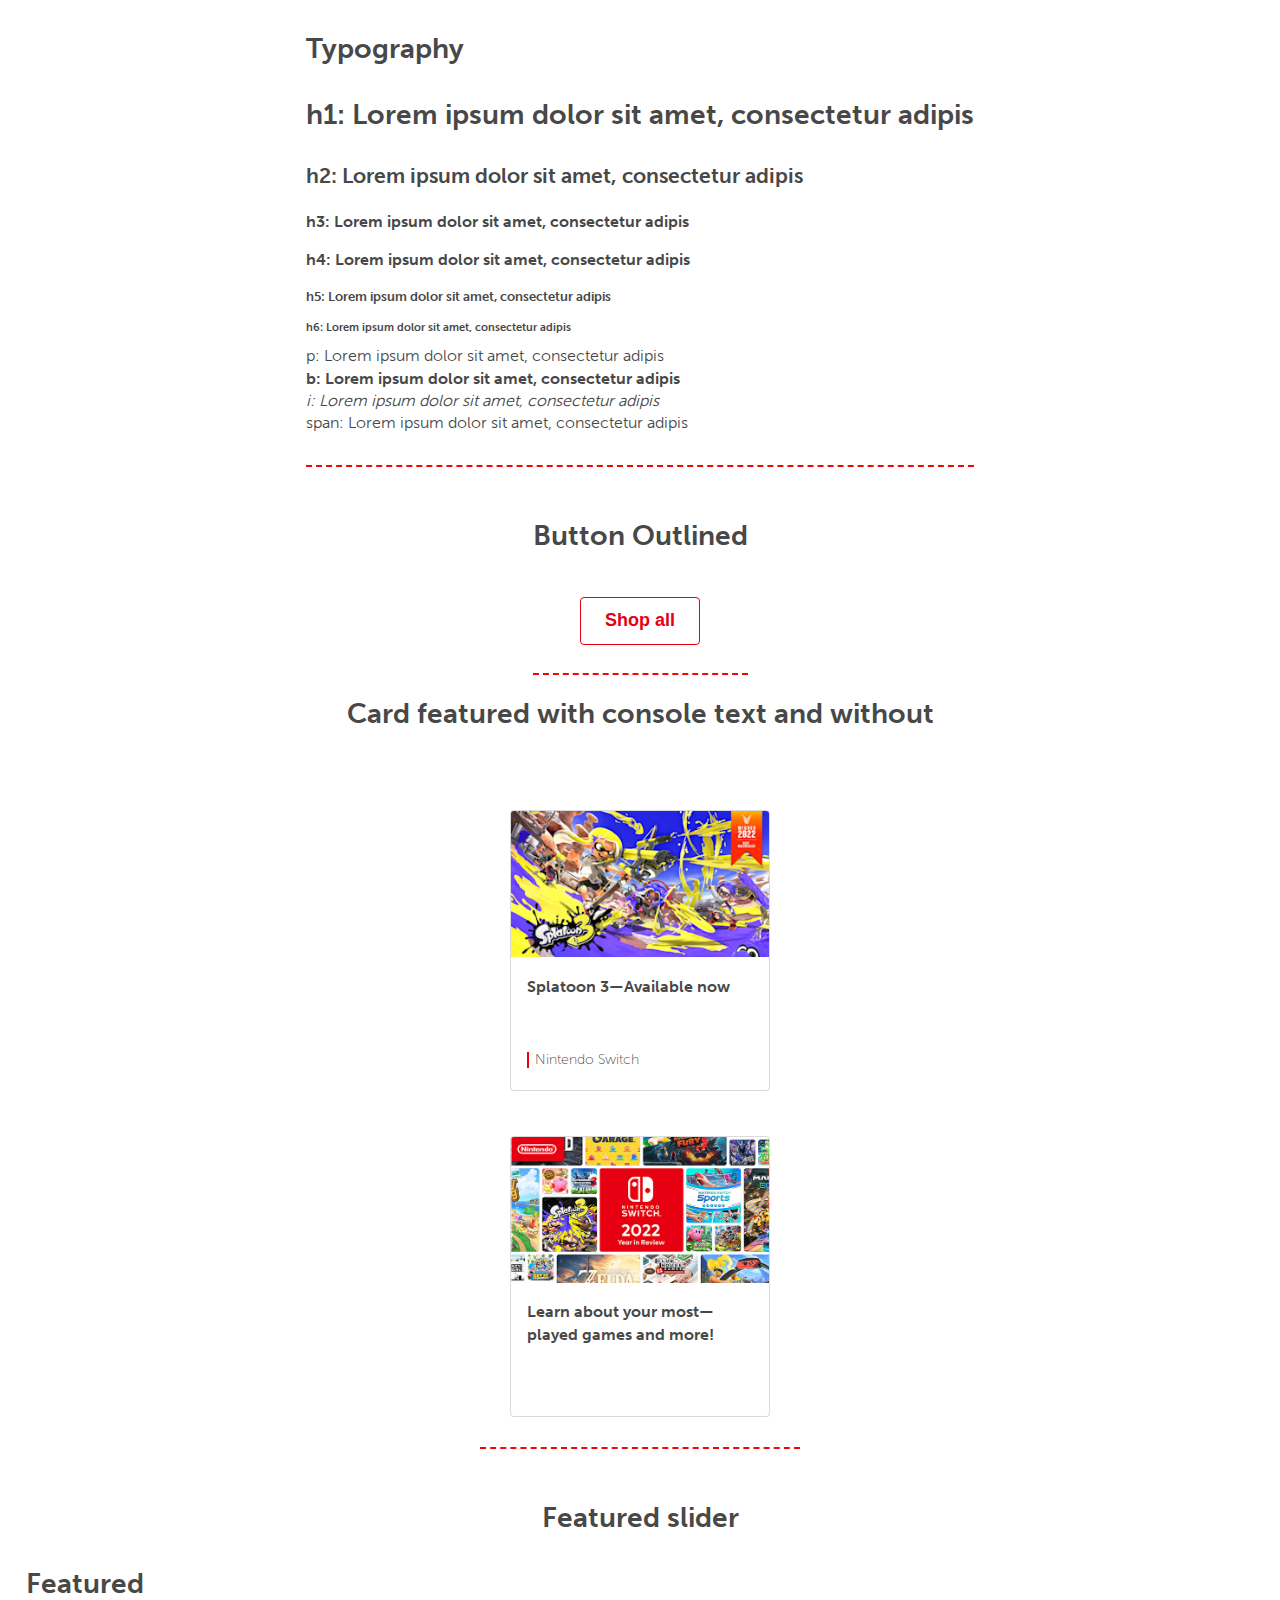
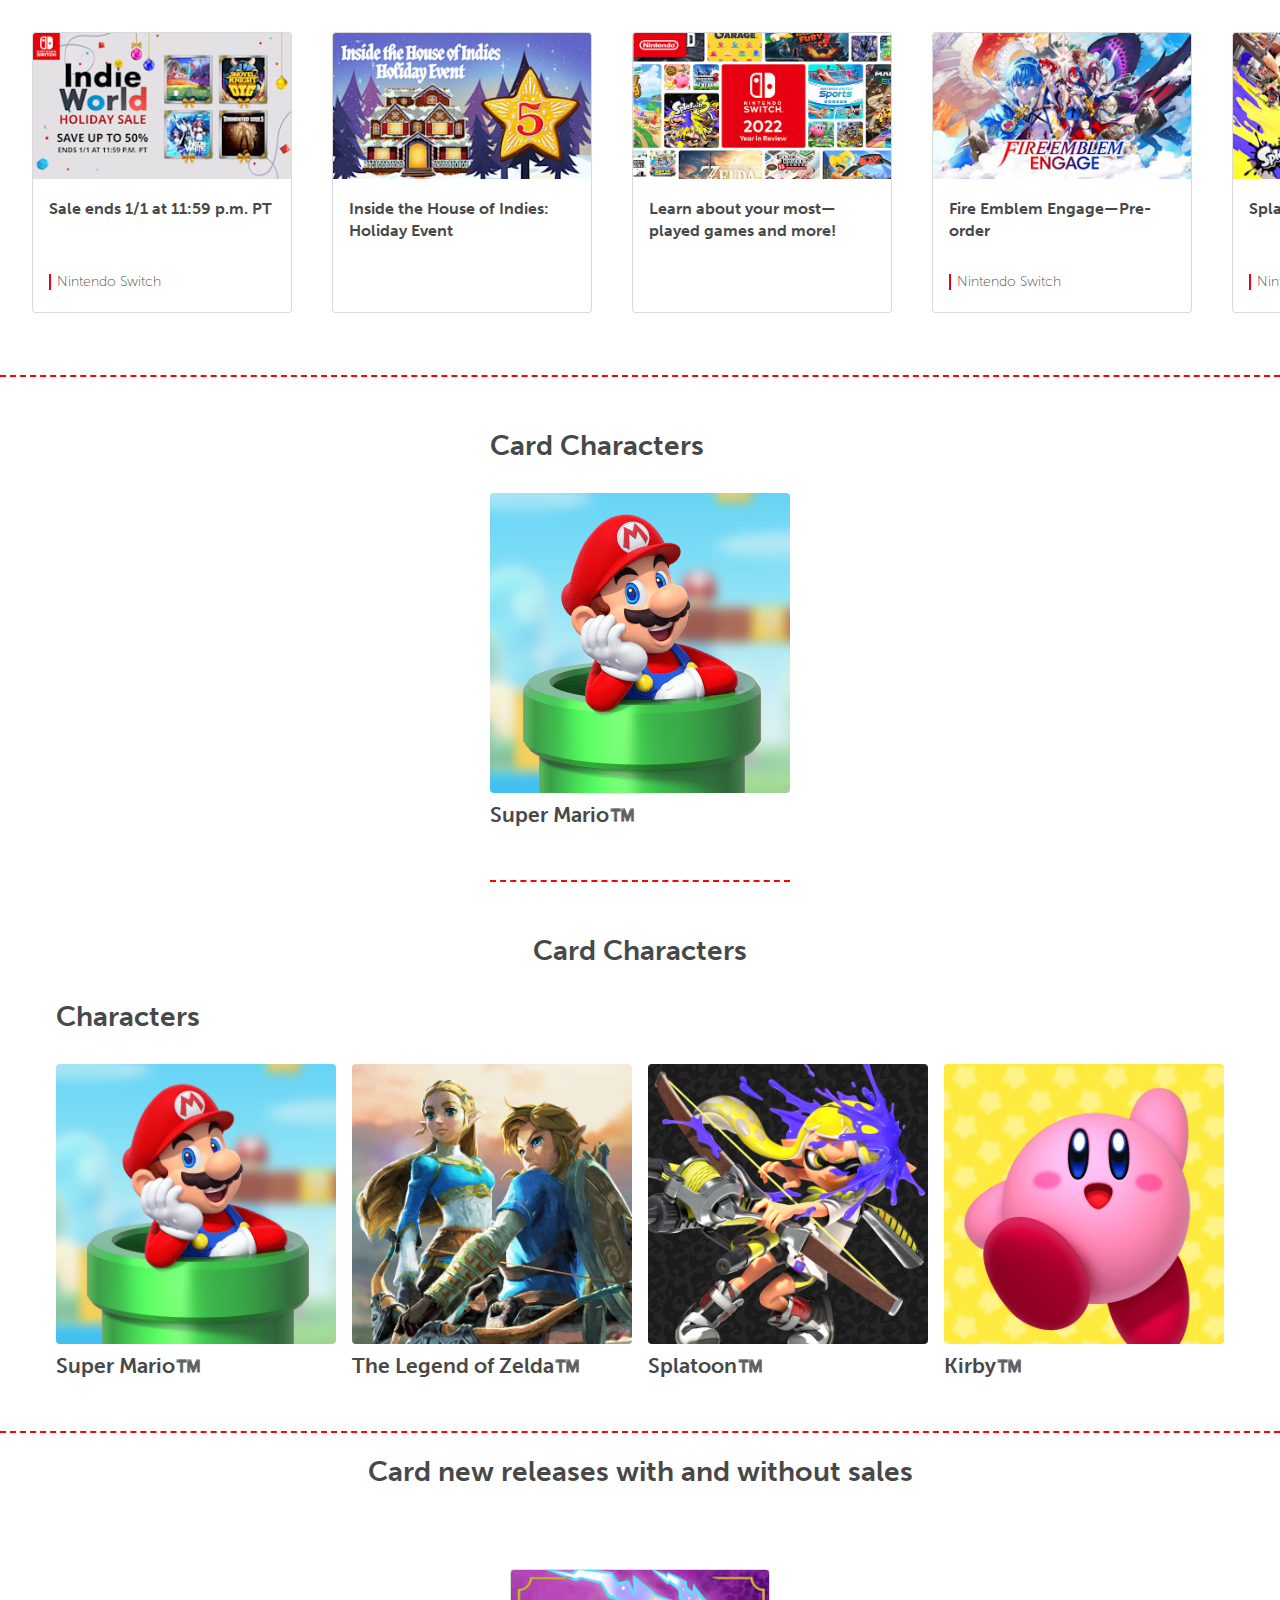
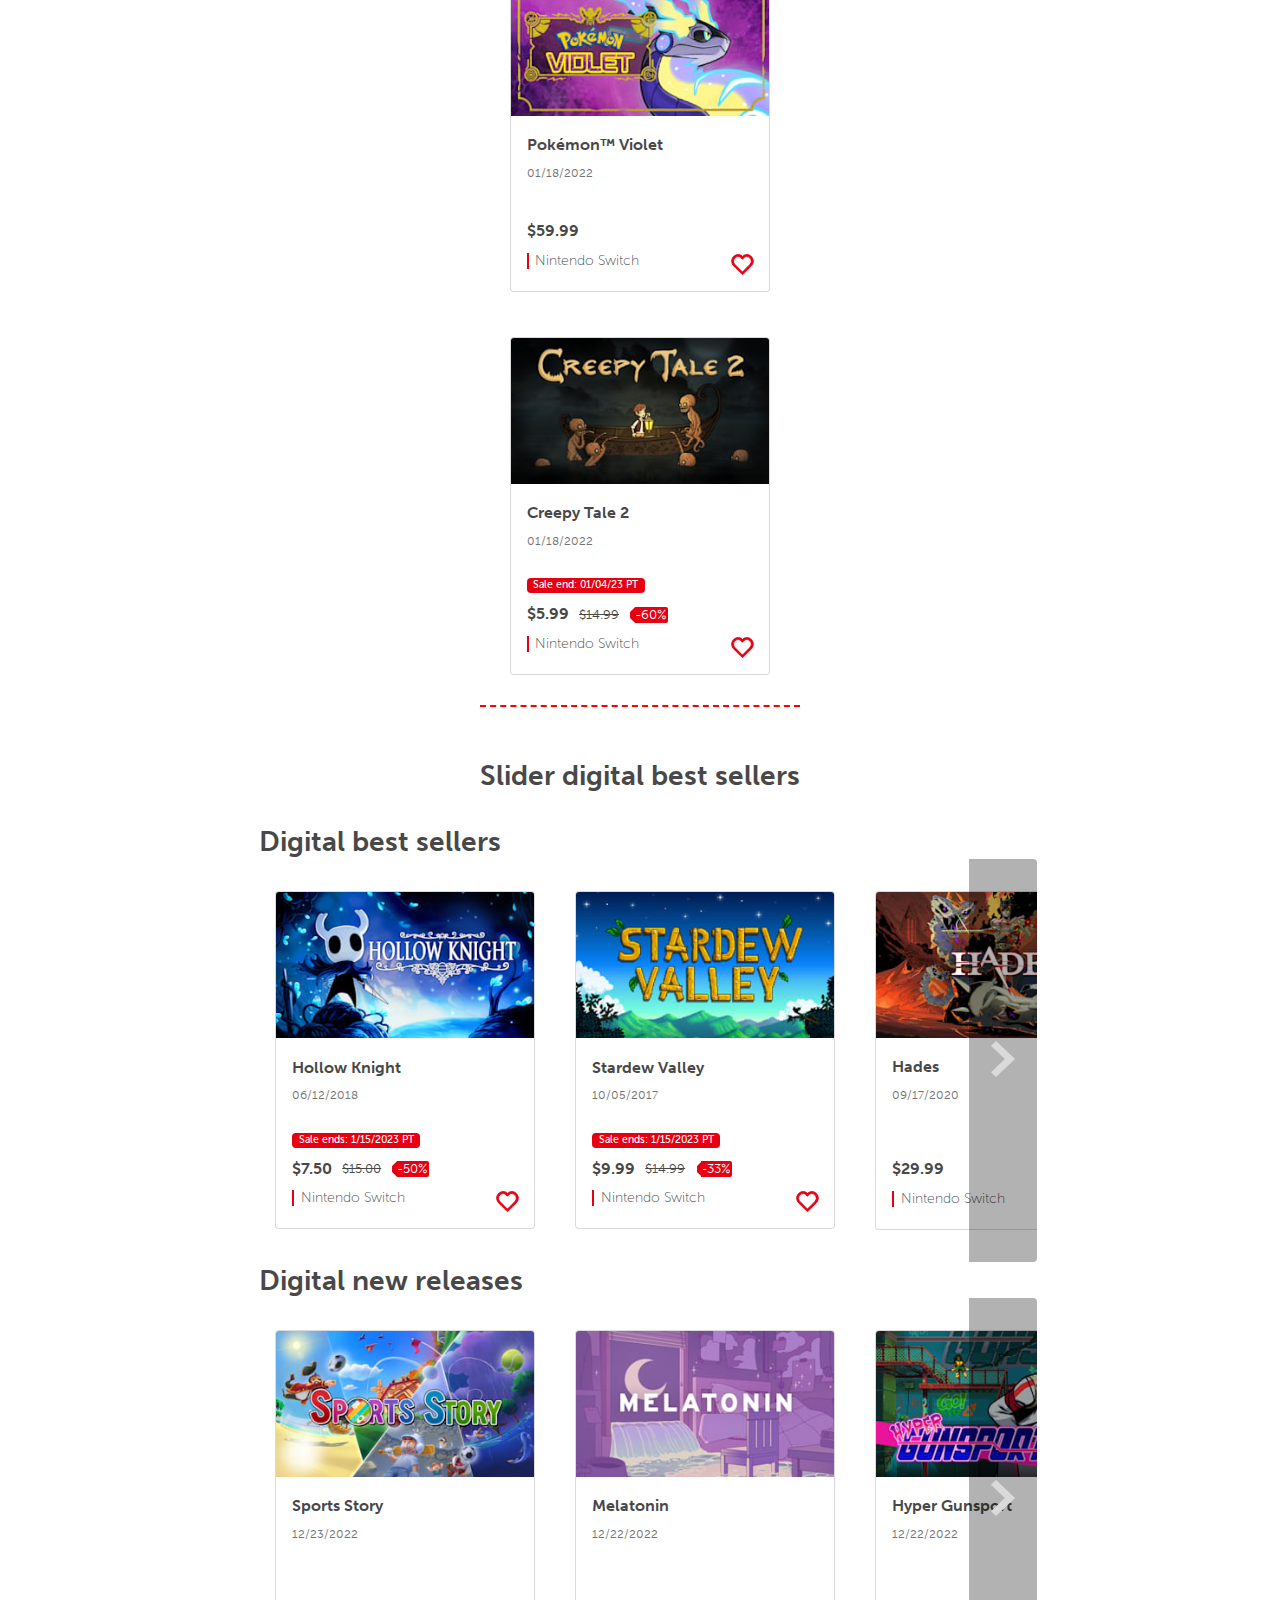
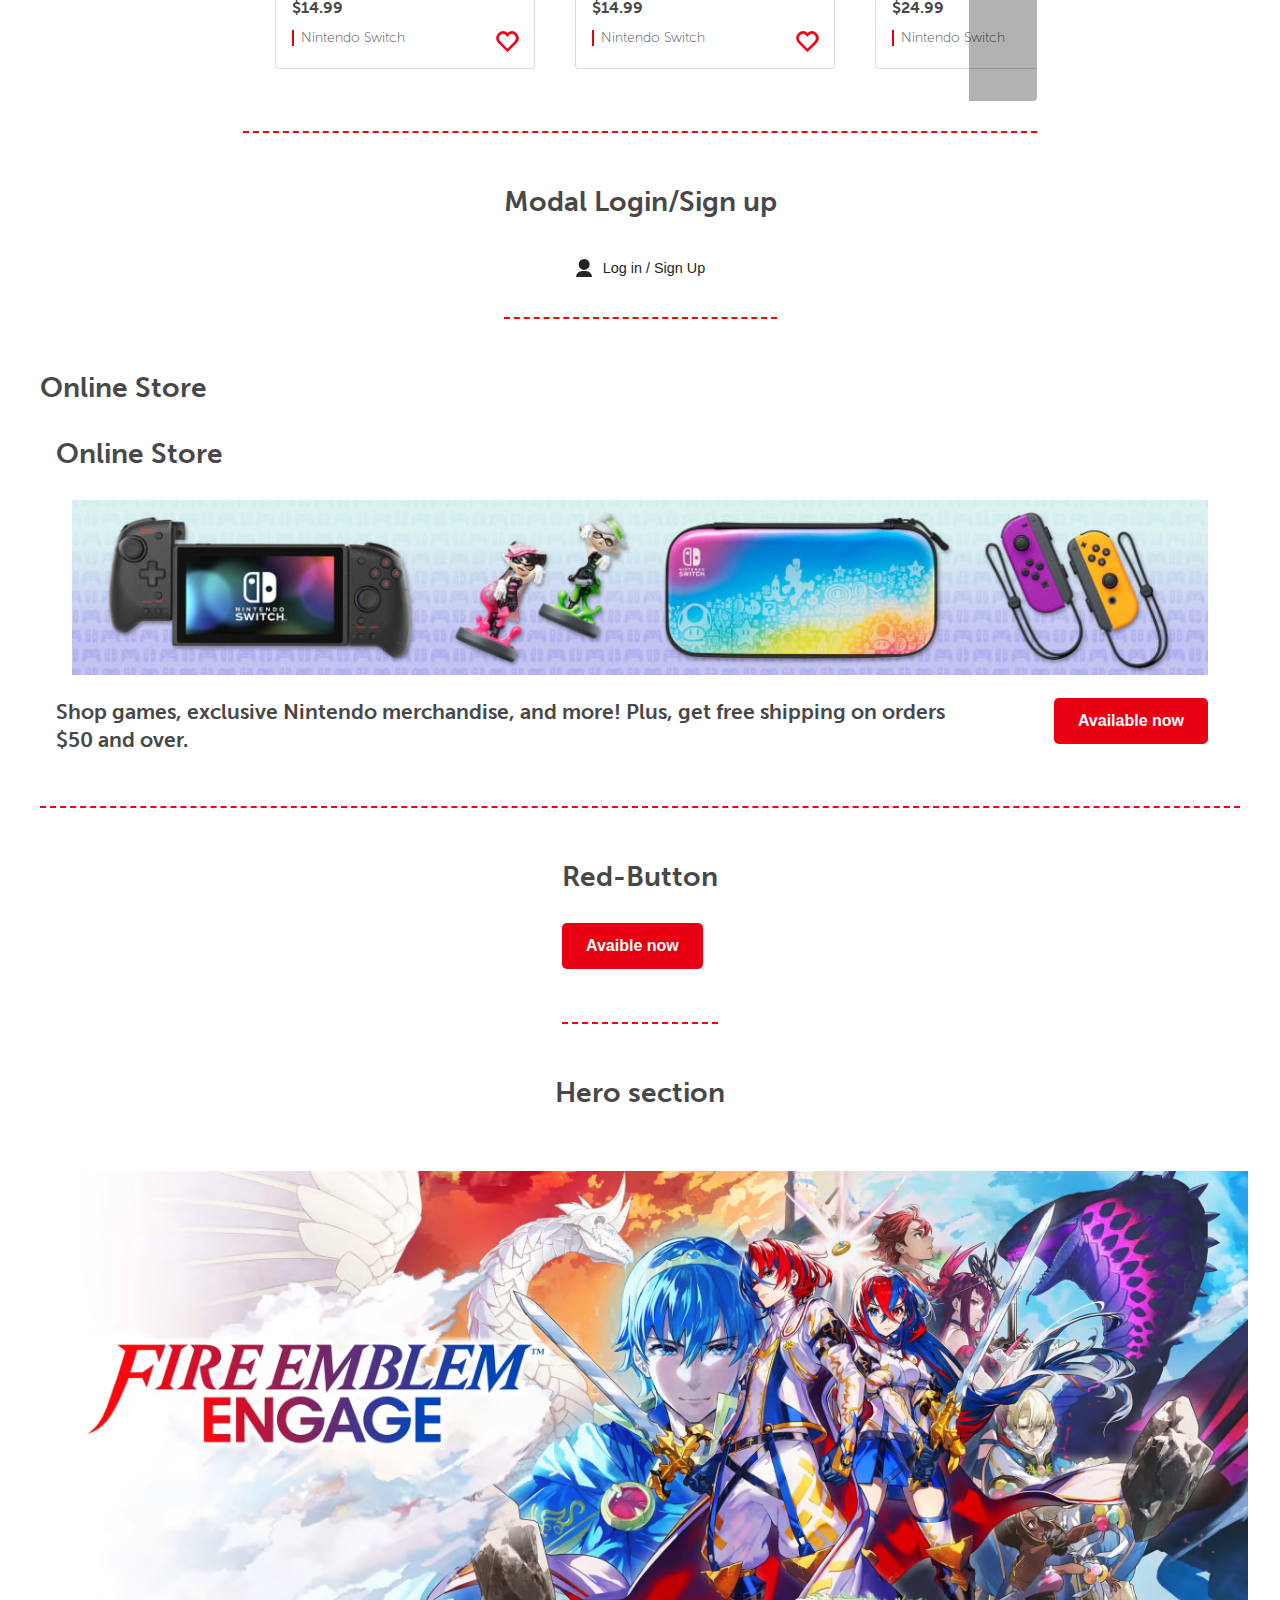
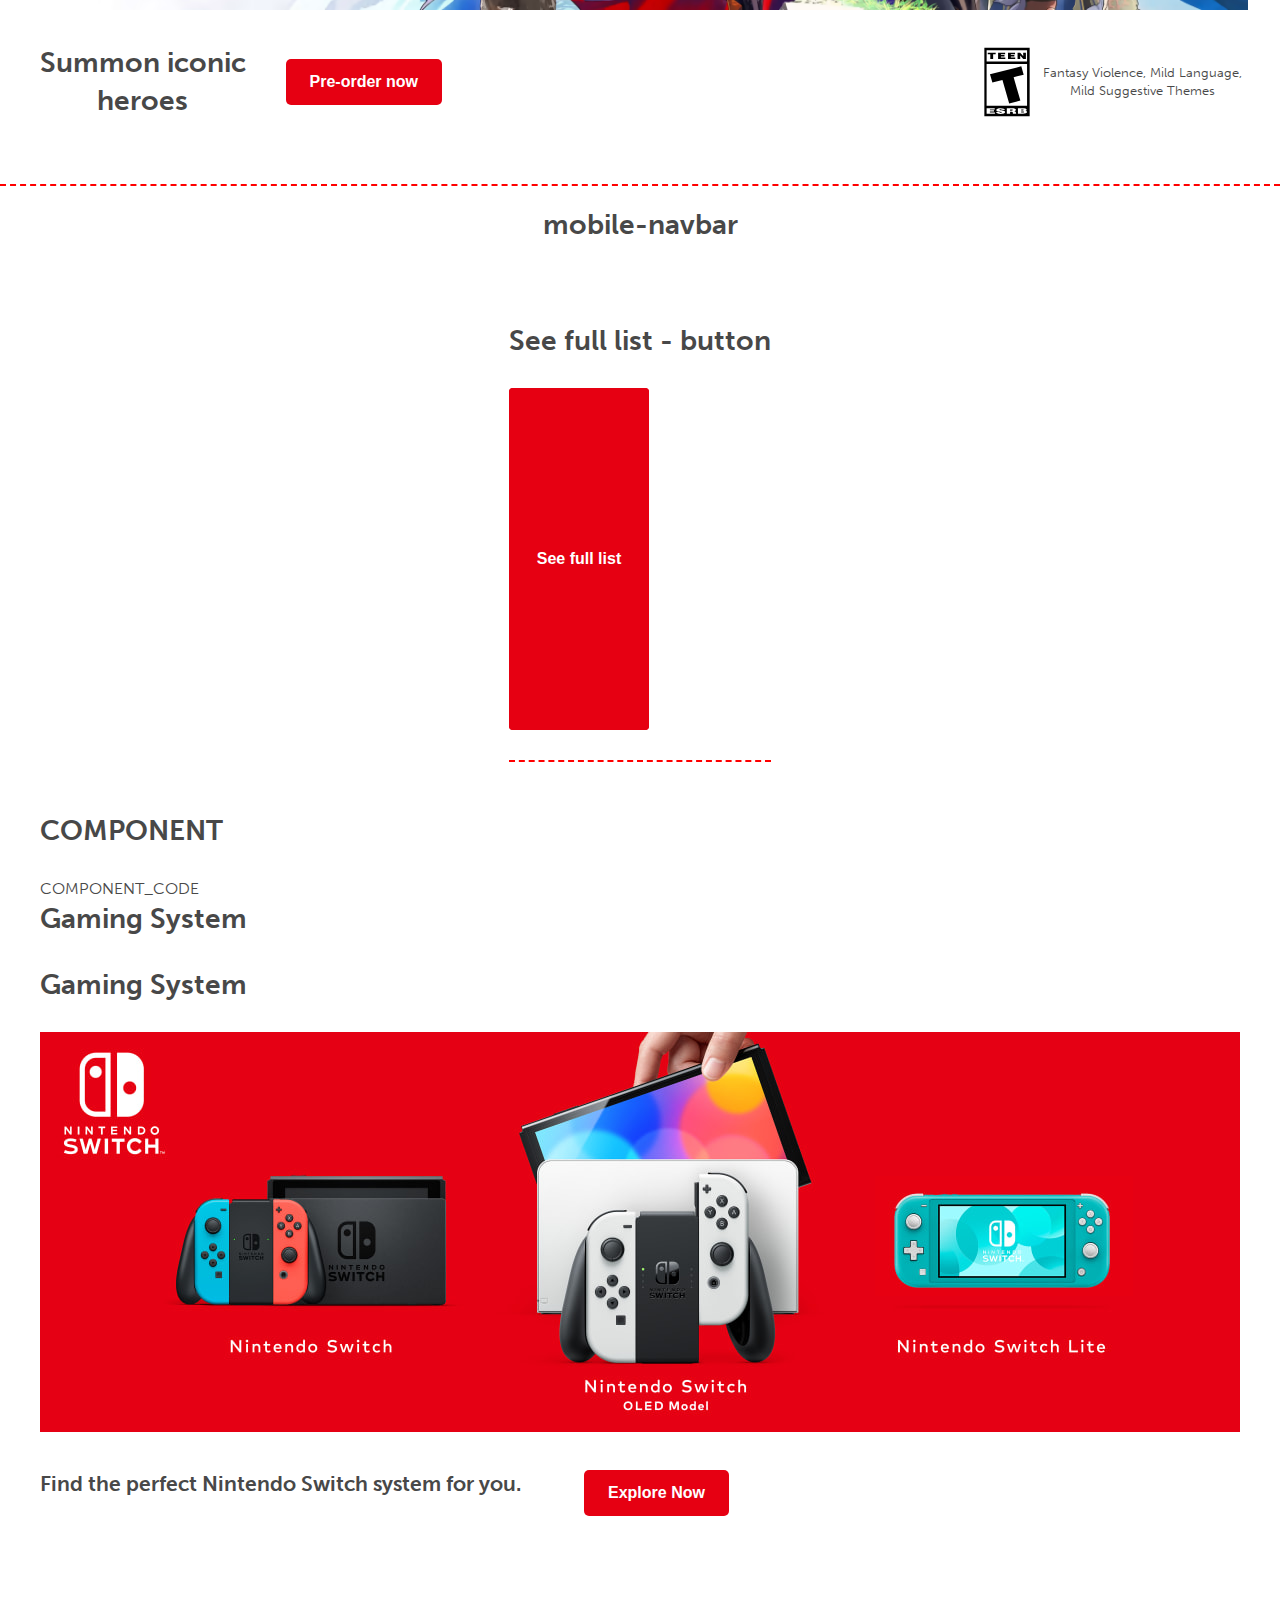
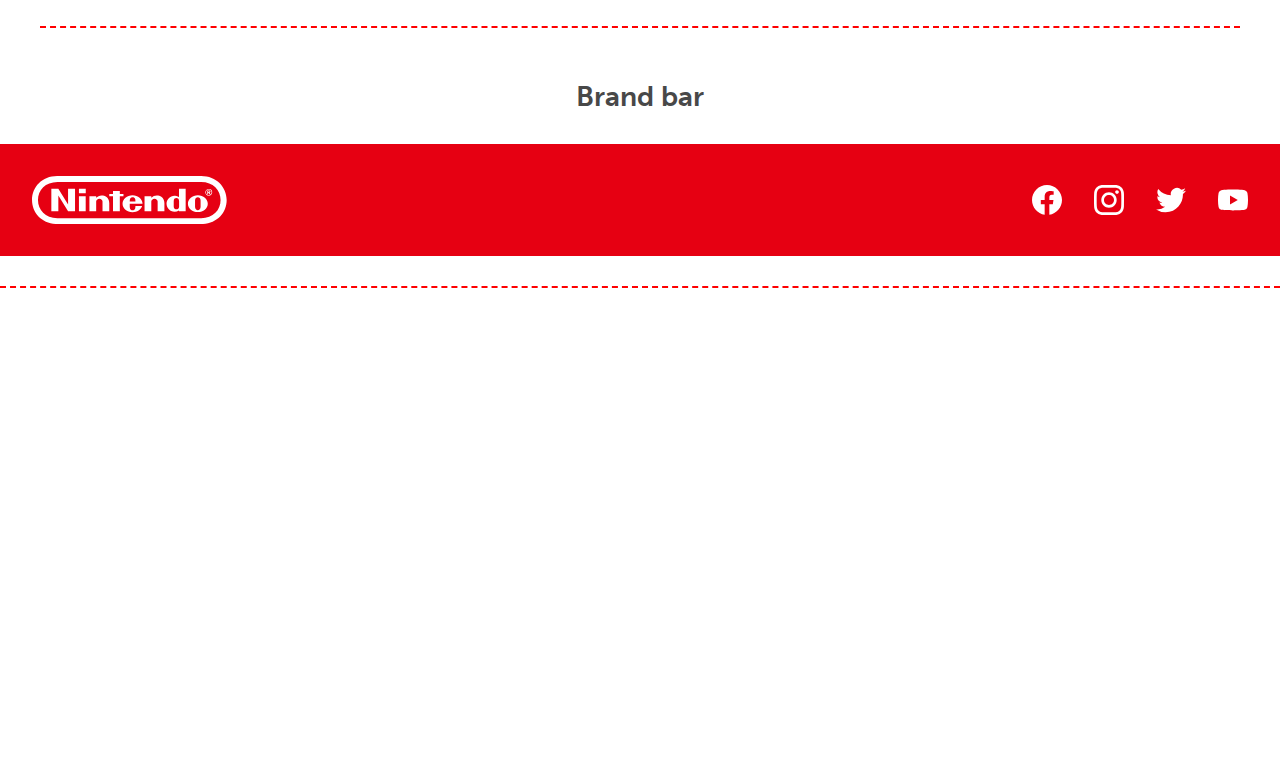
==== commit 88dfe8d1: "Merge branch 'develop' into 38-SeeFullList-Button" ====
--- a/components.html
+++ b/components.html
@@ -2271,20 +2271,26 @@
           <div class="online-store-description">
             <h2 class="online-store-b">Shop games, exclusive Nintendo merchandise, and more! Plus, get free shipping on
               orders $50 and over.</h2>
+
+
               <button class="button-red">
                 <a class="link" href="http://www.google.it" target="a_blank">Available now</a>
               </button>
           </div>
         </section>
       </div>
-      <div></div>
+
     </section>
 
     <section class="component">
       <h1>Red-Button</h1>
       <div>
         <button class="button-red">
-          <a class="link" href="http://www.google.it" target="a_blank">Available now</a>
+
+          <a class="link" href="http://www.google.it" target="a_blank">Avaible now</a>
+        </button>
+
+        <a class="link" href="http://www.google.it" target="a_blank">Available now</a>
         </button>
       </div>
       <div></div>
@@ -2306,7 +2312,7 @@
             <img src="assets/img/2200x2000_centerstage_mobile.avif" alt="hero image" type="image/avif" width="100%" />
           </picture>
           <div class="hero-content">
-            <h1>Pre-order digitally today, play on 1/20</h1>
+            <h1>Summon iconic heroes</h1>
             <button class="button-red">
               <a class="link" href="http://www.google.it" target="a_blank">Pre-order now</a>
             </button>
@@ -2336,48 +2342,49 @@
             </div>
           </div>
         </section>
+
       </div>
       <div></div>
     </section>
+
+
 
     <section>
       <h1>mobile-navbar</h1>
       <div>
         <nav class="container-list">
           <div class="navbar-mobile-elements">
-              <button type="button" id="menu-button">
-                  <img src="assets/img/svg7.svg" class="icon">
-              </button>
+            <button type="button" id="menu-button" class="mobile-navbar-button">
+              <img src="assets/img/svg7.svg" class="icon">
+            </button>
           </div>
           <div class="navbar-mobile-elements">
-              <button type="button">
-                  <a href="http://www.google.it" target="_blank">
-                      <img src="assets/img/svg8.svg" class="icon" id="heart">
-                      </a>
-              </button>
+            <button type="button" class="mobile-navbar-button">
+              <a href="http://www.google.it" target="_blank">
+                <img src="assets/img/svg8.svg" class="icon" id="heart">
+              </a>
+            </button>
           </div>
           <div class="center">
-              <button>
-                  <a href="http://www.google.it" target="_blank">
-                      <img src="assets/img/svg9.svg" class="search-button">
-                  </a>
-              </button>
+            <button class="mobile-navbar-button">
+              <a href="http://www.google.it" target="_blank">
+                <img src="assets/img/svg9.svg" class="search-button">
+              </a>
+            </button>
           </div>
           <div class="navbar-mobile-elements">
-              <button type="button">
-                  <a href="http://www.google.it" target="_blank">
-                      <img src="assets/img/svg10.svg" class="icon" id="cart">
-                  </a>
-              </button>
+            <button type="button" class="mobile-navbar-button">
+              <a href="http://www.google.it" target="_blank">
+                <img src="assets/img/svg10.svg" class="icon" id="cart">
+              </a>
+            </button>
           </div>
           <div class="navbar-mobile-elements">
-              <button type="button">
-                  <img src="assets/img/svg11.svg" class="icon">
-                  </div>
-              </button>
+            <button type="button" class="mobile-navbar-button">
+              <img src="assets/img/svg11.svg" class="icon">
+            </button>
           </div>
-      </ul>
-  </nav>
+        </nav>
       </div>
       <div></div>
     </section>
@@ -2394,9 +2401,69 @@
       <h1>COMPONENT</h1>
       <div>
         COMPONENT_CODE
+      <h1>Gaming System</h1>
+      <div class="gaming-system-container">
+        <h1 class="section-title"> Gaming System </h1>
+        <a class="gaming-system-img-link" href="https://www.nintendo.com/switch/">
+          <img srcset="assets/img/Nintendo_Switch_family_wide_TEST-1.png" width="100%" media="(min-width:768px)">
+        </a>
+        <div class="gaming-system-description">
+          <h2 class="gaming-system-b">Find the perfect Nintendo Switch system for you.</h2>
+          <button class="button-red">
+            <a class="link" href="https://www.nintendo.com/switch/" target="a_blank">Explore Now</a>
+          </button>
+        </div>
+      </div>
+    </section>
+
+    <section class="component" style="width:100%">
+      <h1 class="section-title" style="margin-left: auto; margin-right:auto">Brand bar</h1>
+      <section class="brand-bar-container">
+        <div class="brand-bar-content">
+          <svg viewBox="0 0 97 24" xmlns="http://www.w3.org/2000/svg" width="195" role="presentation" alt=""
+            data-testid="NintendoRacetrackLogoIcon" size="195" color="white">
+            <path
+              d="M17.945 14.157l-4.85-7.838H9.609V17.59h3.486V9.752l4.85 7.838h3.456V6.32h-3.486l.03 7.837zm27.554-4.04V8.993H43.68v-1.52h-3.395v1.52h-1.849v1.124h1.85v7.473h3.394v-7.473h1.82zM23.341 17.56h3.364v-7.474h-3.364v7.474zm0-8.932h3.395V6.319H23.34v2.309zm59.17.942c-2.728 0-4.941 1.883-4.941 4.192s2.213 4.193 4.94 4.193c2.729 0 4.942-1.884 4.942-4.193 0-2.309-2.213-4.192-4.941-4.192zm1.364 5.772c0 1.185-.698 1.67-1.364 1.67-.667 0-1.395-.485-1.395-1.67v-3.16c0-1.184.697-1.67 1.395-1.67.666 0 1.364.486 1.364 1.67v3.16zm-10.73-4.891c-.547-.304-1.123-.608-1.91-.669-2.426-.212-4.305 1.945-4.305 3.92 0 2.612 2 3.554 2.304 3.706 1.152.516 2.607.547 3.88-.274v.426h3.334V6.32h-3.334c.03 0 .03 2.4.03 4.13zm.03 3.342v1.336c0 1.155-.789 1.458-1.334 1.458-.546 0-1.334-.303-1.334-1.458v-2.673c0-1.155.788-1.458 1.334-1.458.515 0 1.333.303 1.333 1.458v1.337zM34.616 9.752c-1.122.03-2.031.516-2.698 1.124v-.79h-3.365v7.474h3.365v-4.922c0-.638.697-1.367 1.607-1.367.909 0 1.546.73 1.546 1.367v4.922h3.364v-4.071c0-2.947-2.546-3.798-3.82-3.737zm27.433 0a4.075 4.075 0 0 0-2.698 1.124v-.79h-3.365v7.474h3.365v-4.922c0-.638.697-1.367 1.606-1.367.91 0 1.546.73 1.546 1.367v4.922h3.365v-4.071c0-2.947-2.546-3.798-3.82-3.737zm-7.063 4.101c0-2.309-2.243-4.253-4.971-4.253-2.759 0-4.972 1.884-4.972 4.193 0 2.308 2.213 4.192 4.972 4.192 2.273 0 4.213-1.306 4.789-3.068H51.44v.455c0 1.367-.91 1.671-1.394 1.671-.515 0-1.425-.304-1.425-1.67v-1.55l6.366.03zm-6.123-2.643a1.391 1.391 0 0 1 1.182-.668c.455 0 .91.213 1.182.668.212.365.212.82.212 1.458H48.62c0-.637.03-1.063.243-1.458zm39.921-3.493c0-.365-.272-.547-.818-.547h-.758v1.914h.455v-.79h.242l.364.79h.515l-.424-.851c.273-.091.424-.273.424-.516zm-.879.273h-.242v-.547h.212c.273 0 .424.091.424.274 0 .212-.12.273-.394.273zm.03-1.58c-.94 0-1.727.79-1.727 1.732s.788 1.732 1.728 1.732 1.727-.79 1.727-1.732a1.73 1.73 0 0 0-1.727-1.732zm0 3.13a1.413 1.413 0 0 1-1.394-1.398c0-.76.637-1.398 1.395-1.398.757 0 1.394.638 1.394 1.398 0 .76-.637 1.397-1.394 1.397zM84.148 0H12.64C5.062-.03 0 5.438 0 11.97c0 6.53 5.062 11.939 12.67 11.939h71.508c7.608 0 12.67-5.408 12.67-11.94C96.818 5.44 91.726 0 84.148 0zm-.03 20.993H12.671c-6.033.03-9.7-4.041-9.7-9.023 0-4.983 3.698-8.993 9.7-9.023h71.446c6.002 0 9.7 4.04 9.7 9.023 0 4.982-3.668 9.023-9.7 9.023z"
+              fill="currentColor"></path>
+          </svg>
+          <div class="brand-bar-social">
+            <svg xmlns="http://www.w3.org/2000/svg" viewBox="0 0 32 32" width="30" role="presentation" alt=""
+              data-testid="FacebookIcon" size="30" color="white">
+              <path
+                d="M16 0C7.2 0 0 7.2 0 16c0 8 5.9 14.6 13.5 15.8V20.6H9.4V16h4.1v-3.5c0-4 2.4-6.2 6-6.2 1.8 0 3.6.3 3.6.3v3.9h-2c-2 0-2.6 1.2-2.6 2.5v3h4.4l-.7 4.6h-3.7v11.2C26.1 30.6 32 24 32 16c0-8.8-7.2-16-16-16z"
+                fill="currentColor"></path>
+            </svg>
+            <svg xmlns="http://www.w3.org/2000/svg" viewBox="0 0 32 32" xml:space="preserve" width="30"
+              role="presentation" alt="" data-testid="InstagramIcon" size="30" color="white">
+              <path fill="currentColor"
+                d="M24.506 5.514c-.511 0-.949.188-1.335.573-.385.376-.573.845-.573 1.397 0 .51.188.949.573 1.334.376.386.845.574 1.397.574.51 0 .949-.188 1.334-.574.376-.375.574-.823.574-1.334 0-.552-.188-1.011-.574-1.397-.375-.385-.844-.573-1.396-.573z">
+              </path>
+              <path fill="currentColor"
+                d="M31.687 7.213a9.443 9.443 0 0 0-.51-1.689 7.692 7.692 0 0 0-.761-1.49 11.917 11.917 0 0 0-1.084-1.366c-.47-.427-.918-.792-1.366-1.084a7.403 7.403 0 0 0-1.49-.76 21.14 21.14 0 0 0-1.689-.48c-.615-.146-1.345-.24-2.189-.281-.844 0-1.616-.01-2.314-.032C19.586.011 18.158 0 16 0s-3.586.01-4.284.031c-.698.021-1.47.052-2.314.094-.844 0-1.574.073-2.189.219-.615.156-1.178.313-1.689.48-.51.208-.99.469-1.459.76-.469.303-.928.657-1.397 1.084-.427.47-.792.928-1.084 1.397-.291.47-.552.949-.76 1.46-.178.51-.334 1.073-.48 1.688-.146.615-.219 1.345-.219 2.189-.042.844-.073 1.616-.094 2.314C.011 12.414 0 13.842 0 16s.01 3.586.031 4.284c.021.698.052 1.47.094 2.314 0 .844.073 1.574.219 2.189.146.615.313 1.178.48 1.689.208.552.469 1.042.76 1.49.303.448.657.897 1.084 1.366.47.427.928.792 1.397 1.084.459.291.949.552 1.46.76.51.167 1.073.334 1.688.48.615.146 1.345.219 2.189.219.844.042 1.616.073 2.314.094.698.02 2.126.031 4.284.031s3.586-.01 4.284-.031a78.06 78.06 0 0 1 2.314-.032c.844-.041 1.574-.135 2.189-.281a26.634 26.634 0 0 0 1.689-.48 7.692 7.692 0 0 0 1.49-.76c.448-.303.897-.657 1.366-1.084.427-.47.792-.928 1.084-1.397.291-.459.552-.949.76-1.46.22-.51.386-1.073.511-1.688s.209-1.345.25-2.189c0-.844.01-1.616.032-2.314.02-.698.031-2.126.031-4.284v-4.284c0-.698-.02-1.47-.063-2.314a14.798 14.798 0 0 0-.25-2.189zm-2.574 13.008c-.021.657-.052 1.408-.094 2.252-.042.76-.115 1.376-.219 1.845a7.77 7.77 0 0 1-.354 1.146 3.9 3.9 0 0 1-.48.98c-.187.271-.417.563-.667.855a8.21 8.21 0 0 1-.886.667c-.292.188-.615.375-.948.542-.303.084-.678.177-1.147.282-.47.104-1.084.177-1.845.218-.844.042-1.605.073-2.283.094-.677.021-2.074.032-4.19.032s-3.513-.01-4.19-.032c-.678-.02-1.439-.052-2.283-.094-.76-.041-1.376-.114-1.845-.218s-.855-.198-1.146-.282a10.26 10.26 0 0 1-.949-.542 8.21 8.21 0 0 1-.886-.667c-.25-.292-.48-.584-.667-.855a3.435 3.435 0 0 1-.48-.98 6.029 6.029 0 0 1-.354-1.146c-.104-.47-.177-1.084-.219-1.845-.042-.844-.073-1.595-.094-2.251-.02-.657-.031-2.064-.031-4.222 0-2.116.01-3.513.031-4.19.021-.678.052-1.439.094-2.283.042-.76.115-1.376.219-1.845.115-.469.23-.834.354-1.084.125-.386.292-.73.48-1.021.187-.292.417-.574.667-.824.292-.292.594-.542.886-.73.292-.198.605-.354.949-.479.302-.136.677-.25 1.146-.354s1.084-.178 1.845-.22a46.697 46.697 0 0 1 2.283-.062h8.38c.677 0 1.439.021 2.283.063.76.041 1.376.114 1.845.219.469.114.855.229 1.146.354.334.125.657.292.949.48.292.187.594.416.886.667.25.291.48.594.667.886.198.291.355.615.48.948.135.302.25.678.354 1.147s.177 1.084.219 1.845c.042.854.073 1.615.094 2.293.02.677.031 2.074.031 4.19 0 2.158-.01 3.565-.031 4.221z">
+              </path>
+              <path fill="currentColor"
+                d="M15.99 7.797c-2.294 0-4.232.802-5.817 2.387C8.578 11.779 7.786 13.717 7.786 16c0 2.293.792 4.221 2.387 5.816 1.595 1.595 3.523 2.387 5.817 2.387s4.231-.802 5.816-2.387c1.584-1.595 2.376-3.533 2.387-5.816 0-2.293-.803-4.232-2.387-5.816-1.595-1.595-3.523-2.387-5.816-2.387zm3.783 11.987c-1.042 1.032-2.303 1.553-3.783 1.553-1.491 0-2.742-.51-3.784-1.553-1.032-1.043-1.553-2.304-1.553-3.784 0-1.49.51-2.741 1.553-3.784 1.042-1.032 2.303-1.553 3.784-1.553s2.74.521 3.783 1.553c1.032 1.043 1.553 2.304 1.553 3.784 0 1.49-.51 2.741-1.553 3.784z">
+              </path>
+            </svg>
+            <svg xmlns="http://www.w3.org/2000/svg" viewBox="0 0 32 32" width="30" role="presentation" alt=""
+              data-testid="TwitterIcon" size="30" color="white">
+              <path
+                d="M28.73 9.48v.85C28.75 19 22.16 29 10.11 29A18.65 18.65 0 0 1 .06 26a13.61 13.61 0 0 0 1.56.1 13.2 13.2 0 0 0 8.14-2.81 6.58 6.58 0 0 1-6.12-4.55 6.58 6.58 0 0 0 3-.12 6.54 6.54 0 0 1-5.26-6.42v-.08a6.46 6.46 0 0 0 3 .82 6.57 6.57 0 0 1-2-8.75 18.62 18.62 0 0 0 13.5 6.85A6.56 6.56 0 0 1 27 5.09a13.32 13.32 0 0 0 4.12-1.59 6.56 6.56 0 0 1-2.88 3.62 13 13 0 0 0 3.76-1 13.18 13.18 0 0 1-3.27 3.36z"
+                fill="currentColor"></path>
+            </svg>
+            <svg xmlns="http://www.w3.org/2000/svg" viewBox="0 0 32 32" width="30" role="presentation" alt=""
+              data-testid="YoutubeIcon" size="30" color="white">
+              <path
+                d="M31.33 8.3a4 4 0 0 0-2.83-2.83C26 4.8 16 4.8 16 4.8s-10 0-12.5.67A4 4 0 0 0 .67 8.3 41.51 41.51 0 0 0 0 16a41.51 41.51 0 0 0 .67 7.7 4 4 0 0 0 2.83 2.83c2.5.67 12.5.67 12.5.67s10 0 12.5-.67a4 4 0 0 0 2.83-2.83A41.51 41.51 0 0 0 32 16a41.51 41.51 0 0 0-.67-7.7zM12.8 20.8v-9.6l8.31 4.8z"
+                fill="currentColor"></path>
+            </svg>
+          </div>
+        </div>
+      </section>
       </div>
       <div></div>
     </section>
+    <section style="height:50vh"></section>
   </main>
 </body>
 
--- a/assets/css/common.css
+++ b/assets/css/common.css
@@ -11,8 +11,9 @@
 @import url("red-button.css");
 @import url("hero-section.css");
 @import url("mobile-navbar.css");
+@import url("see-full-list-button.css");
 @import url("divider.css");
 @import url("gaming-system.css");
 @import url("brand-bar.css");
 @import url("footer-linkbar.css");
-@import url("footer-legalbar.css");
+@import url("footer-legalbar.css");